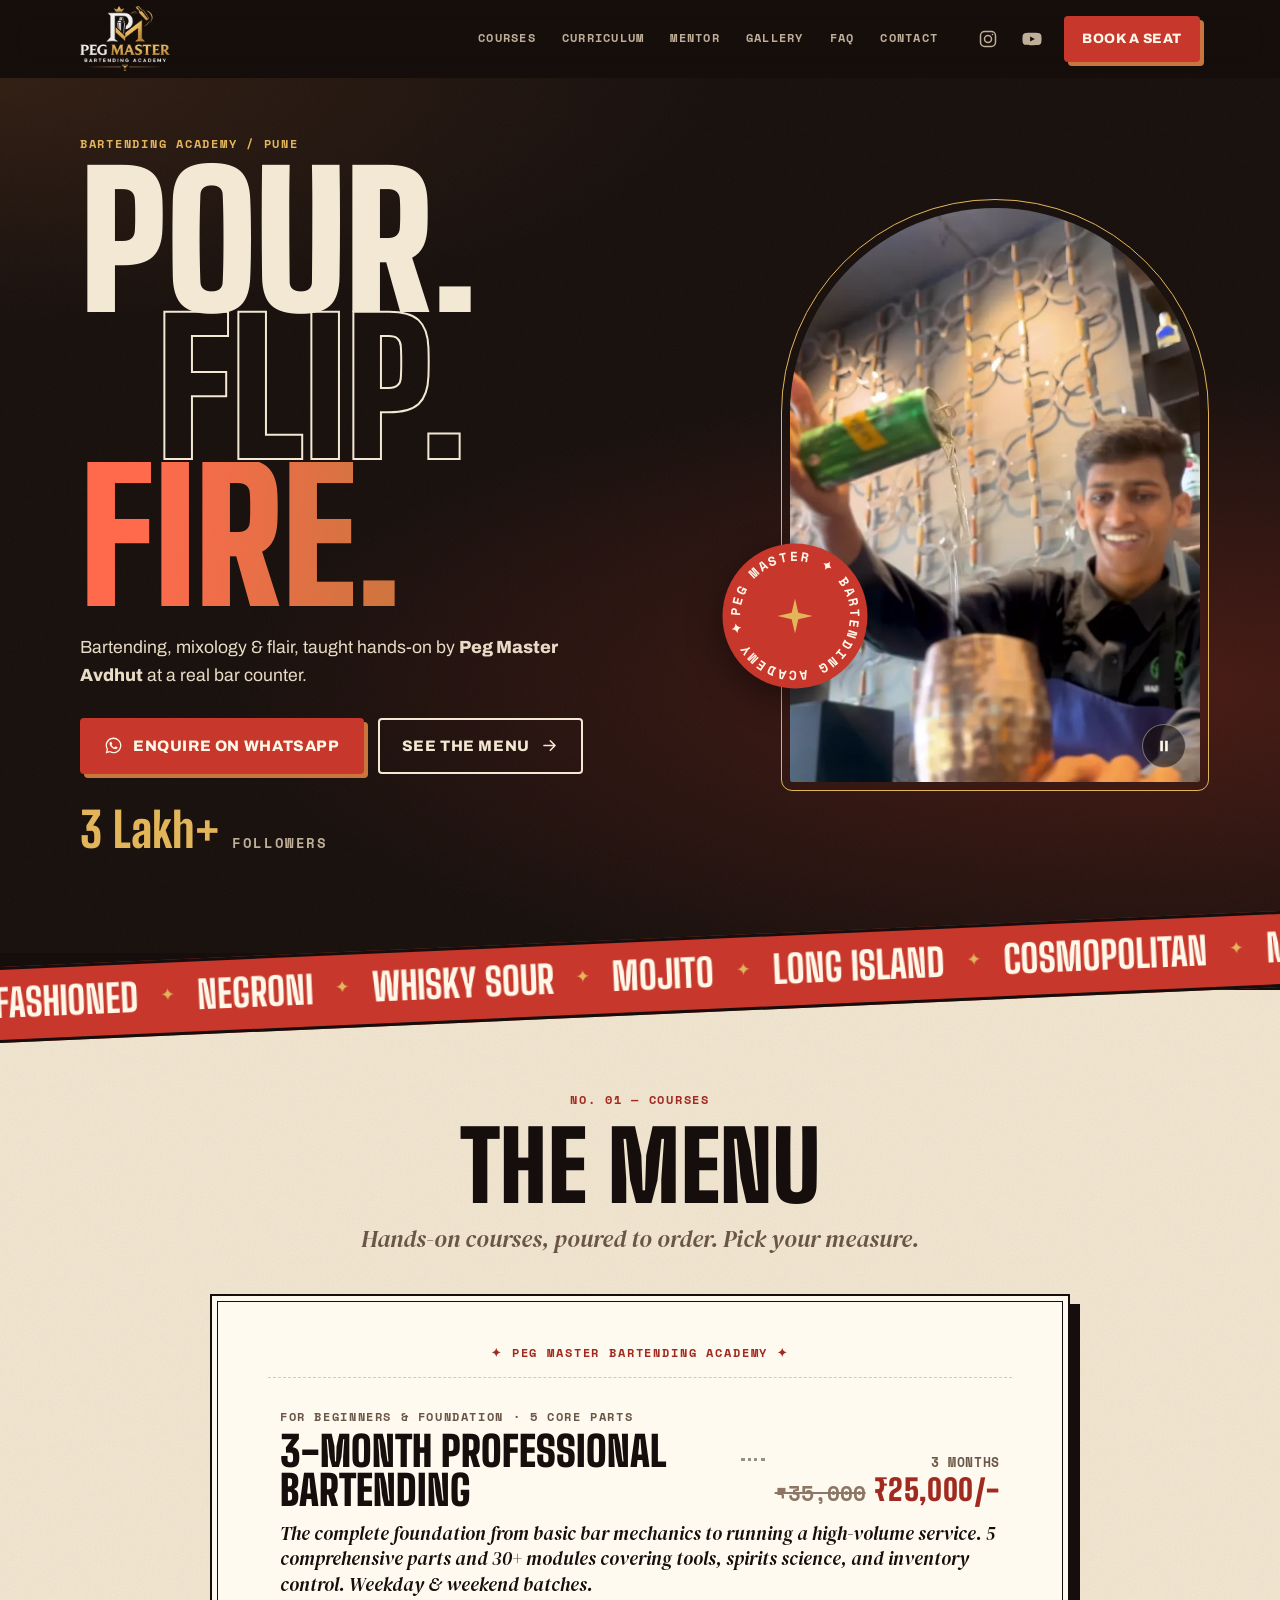
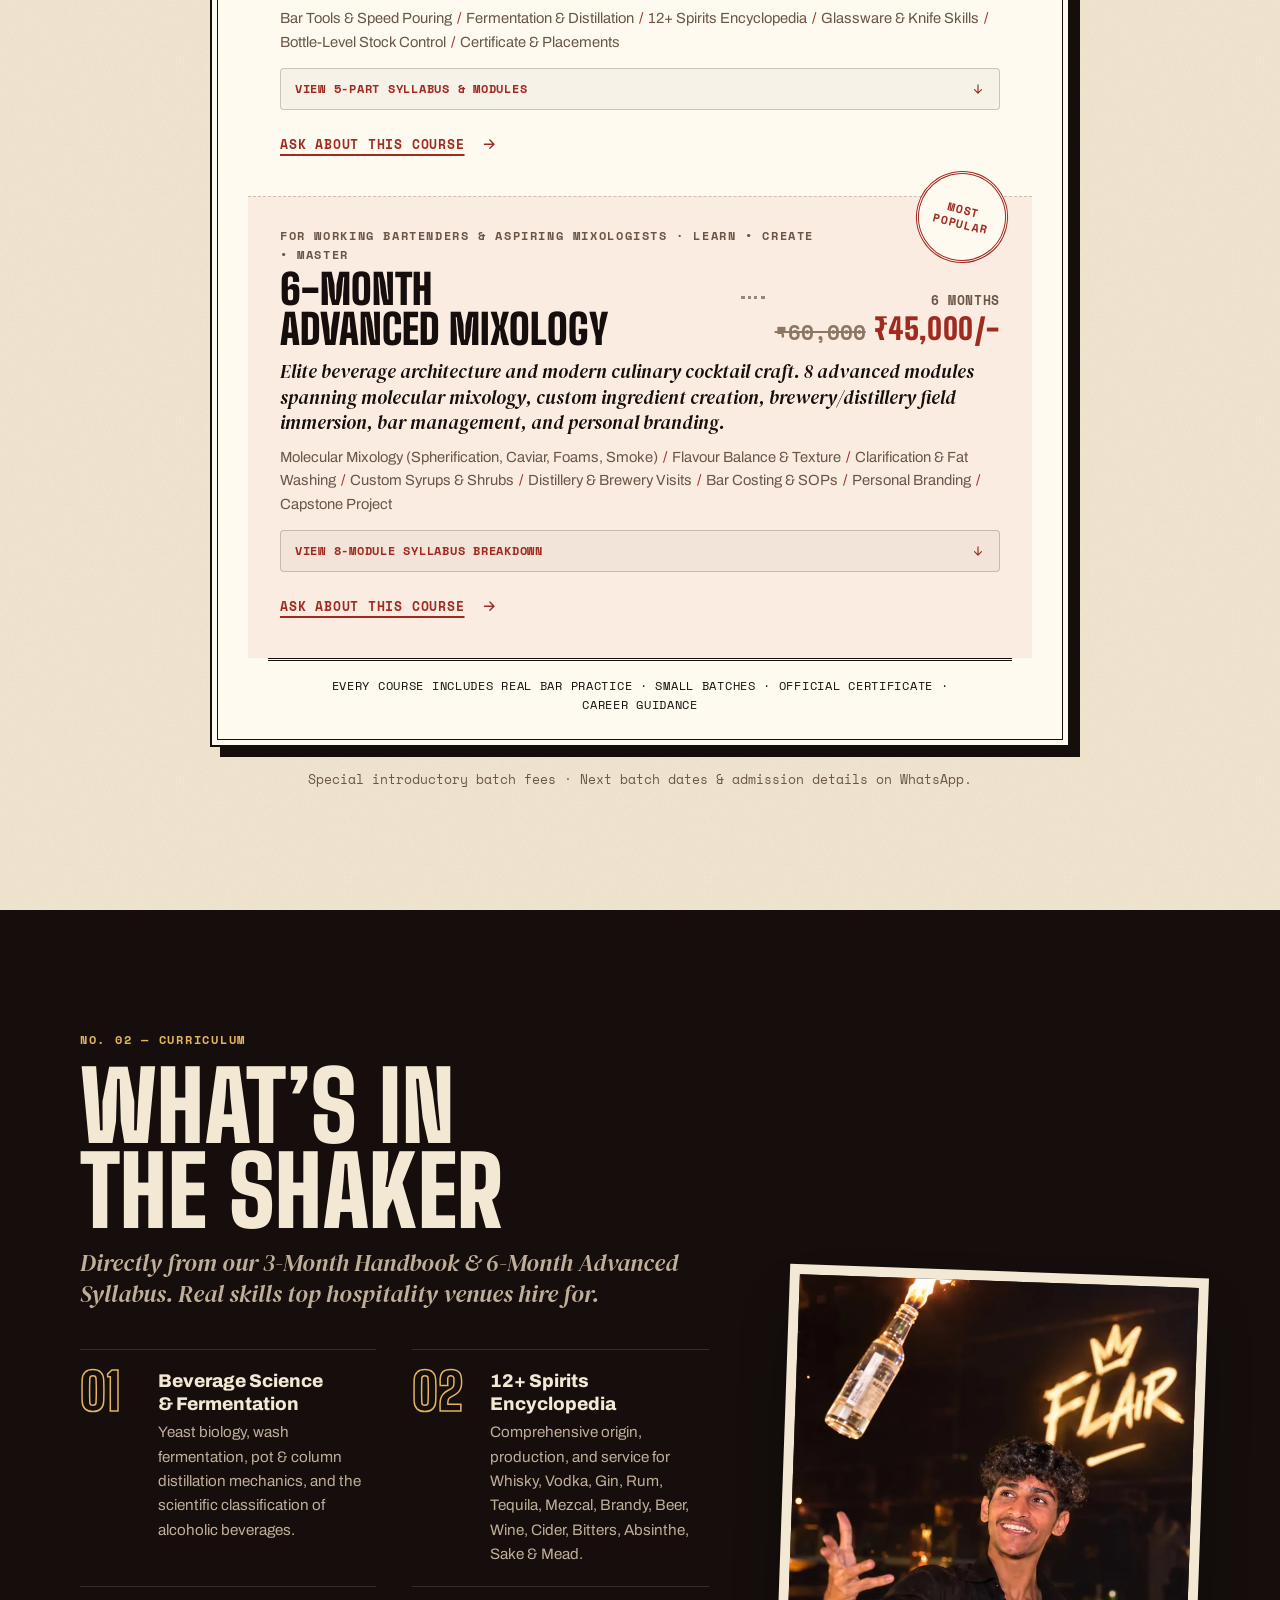
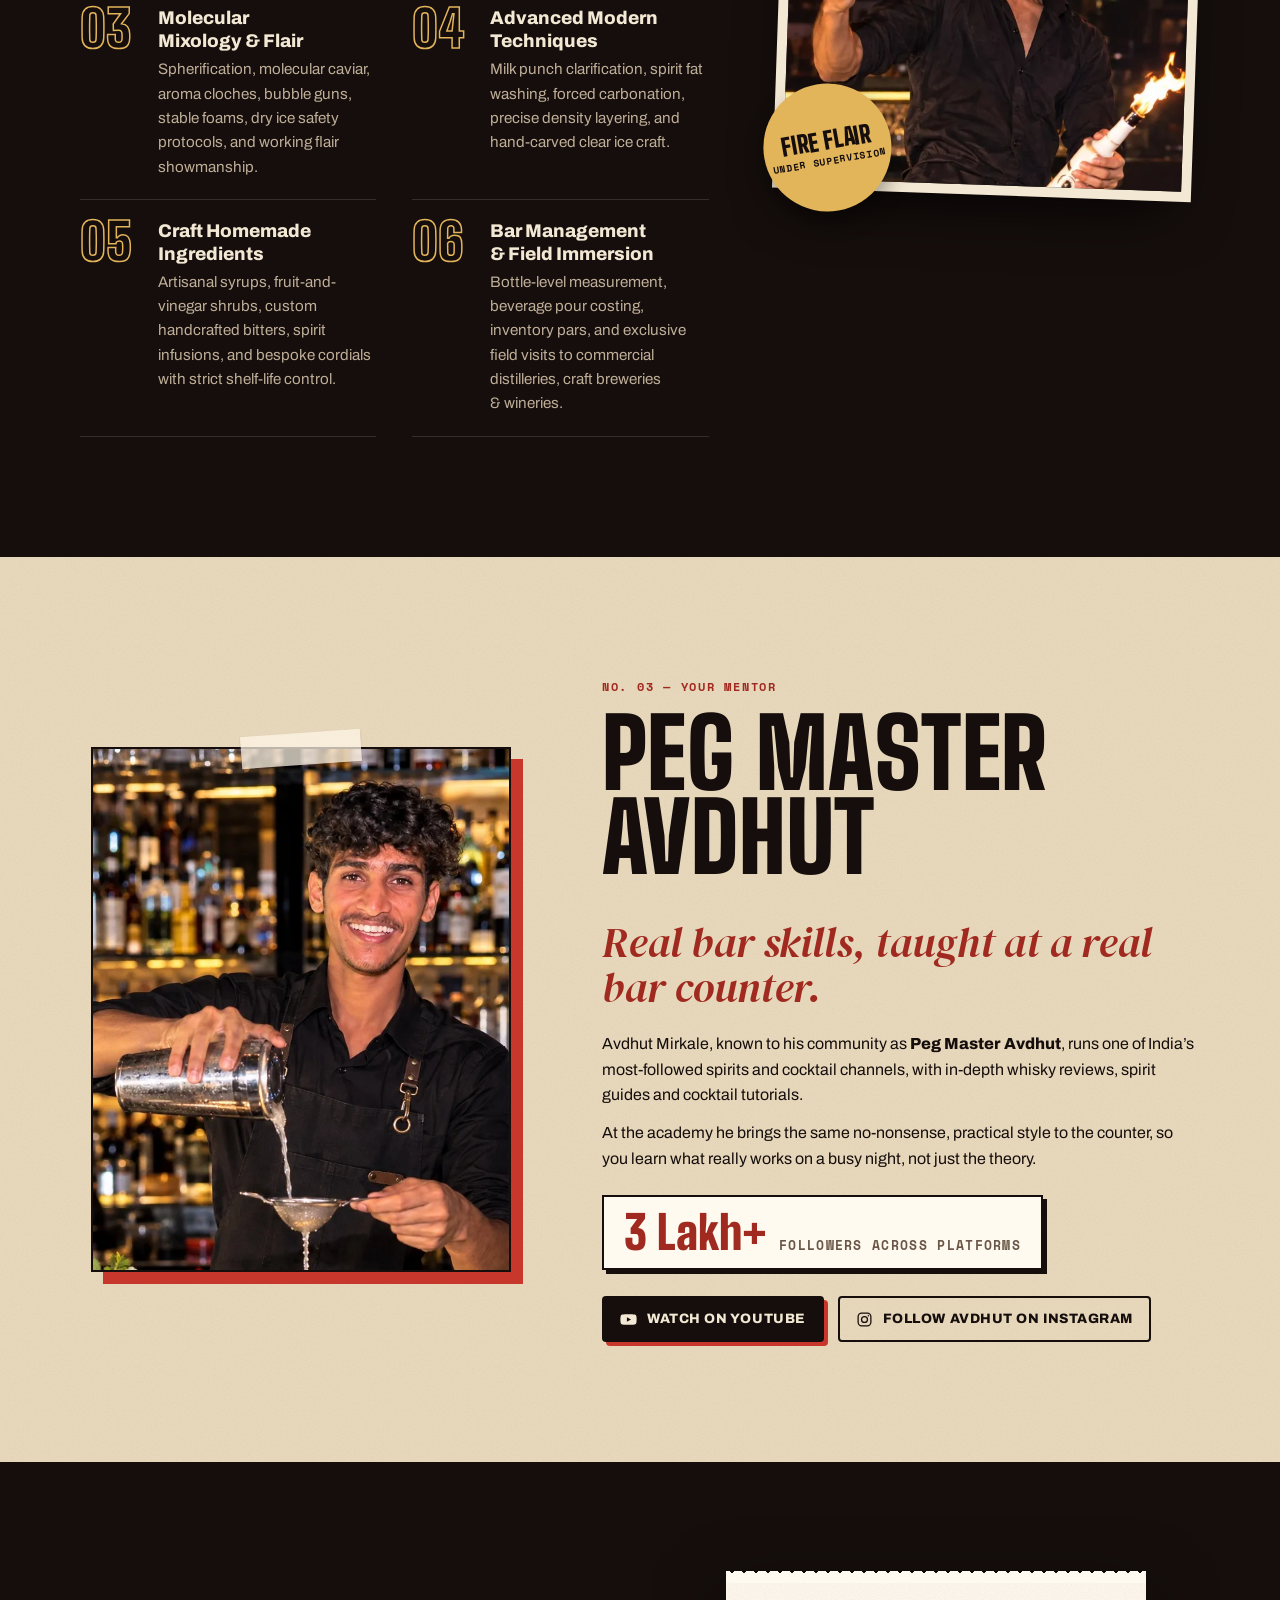
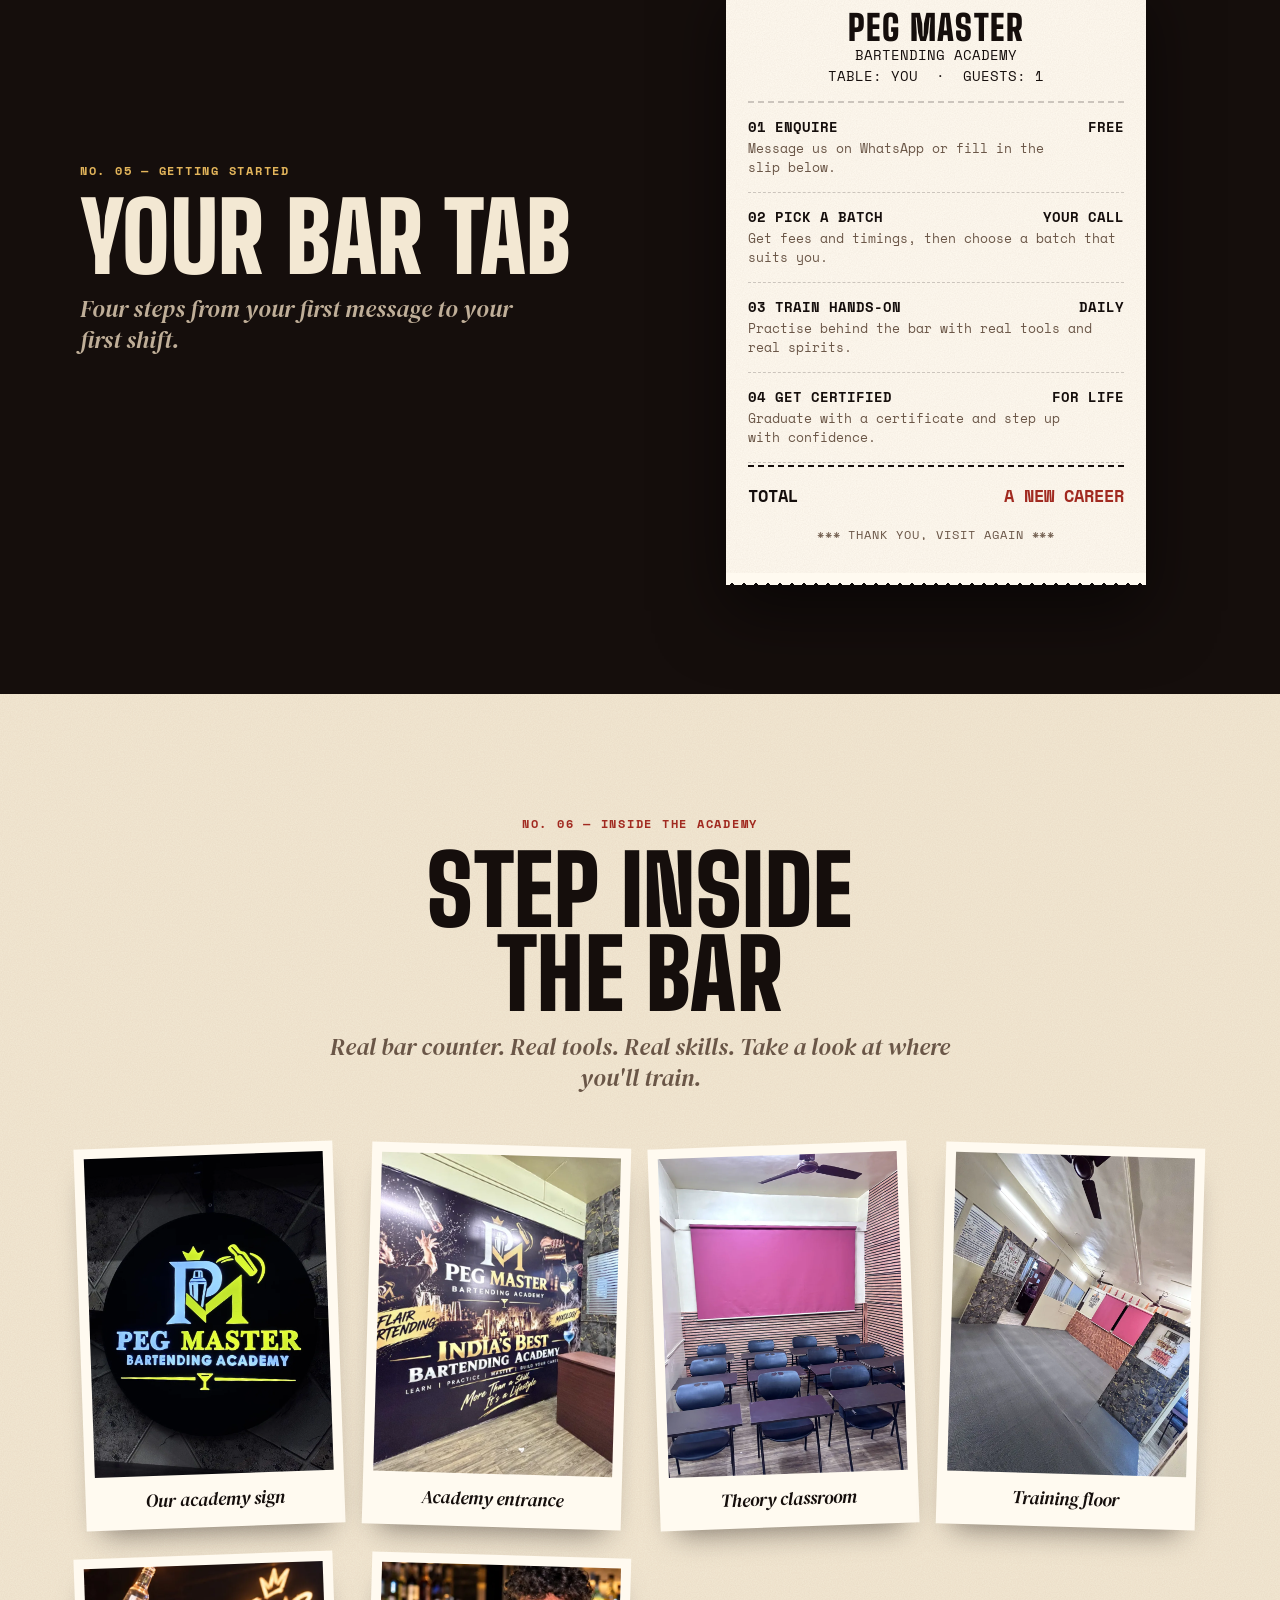
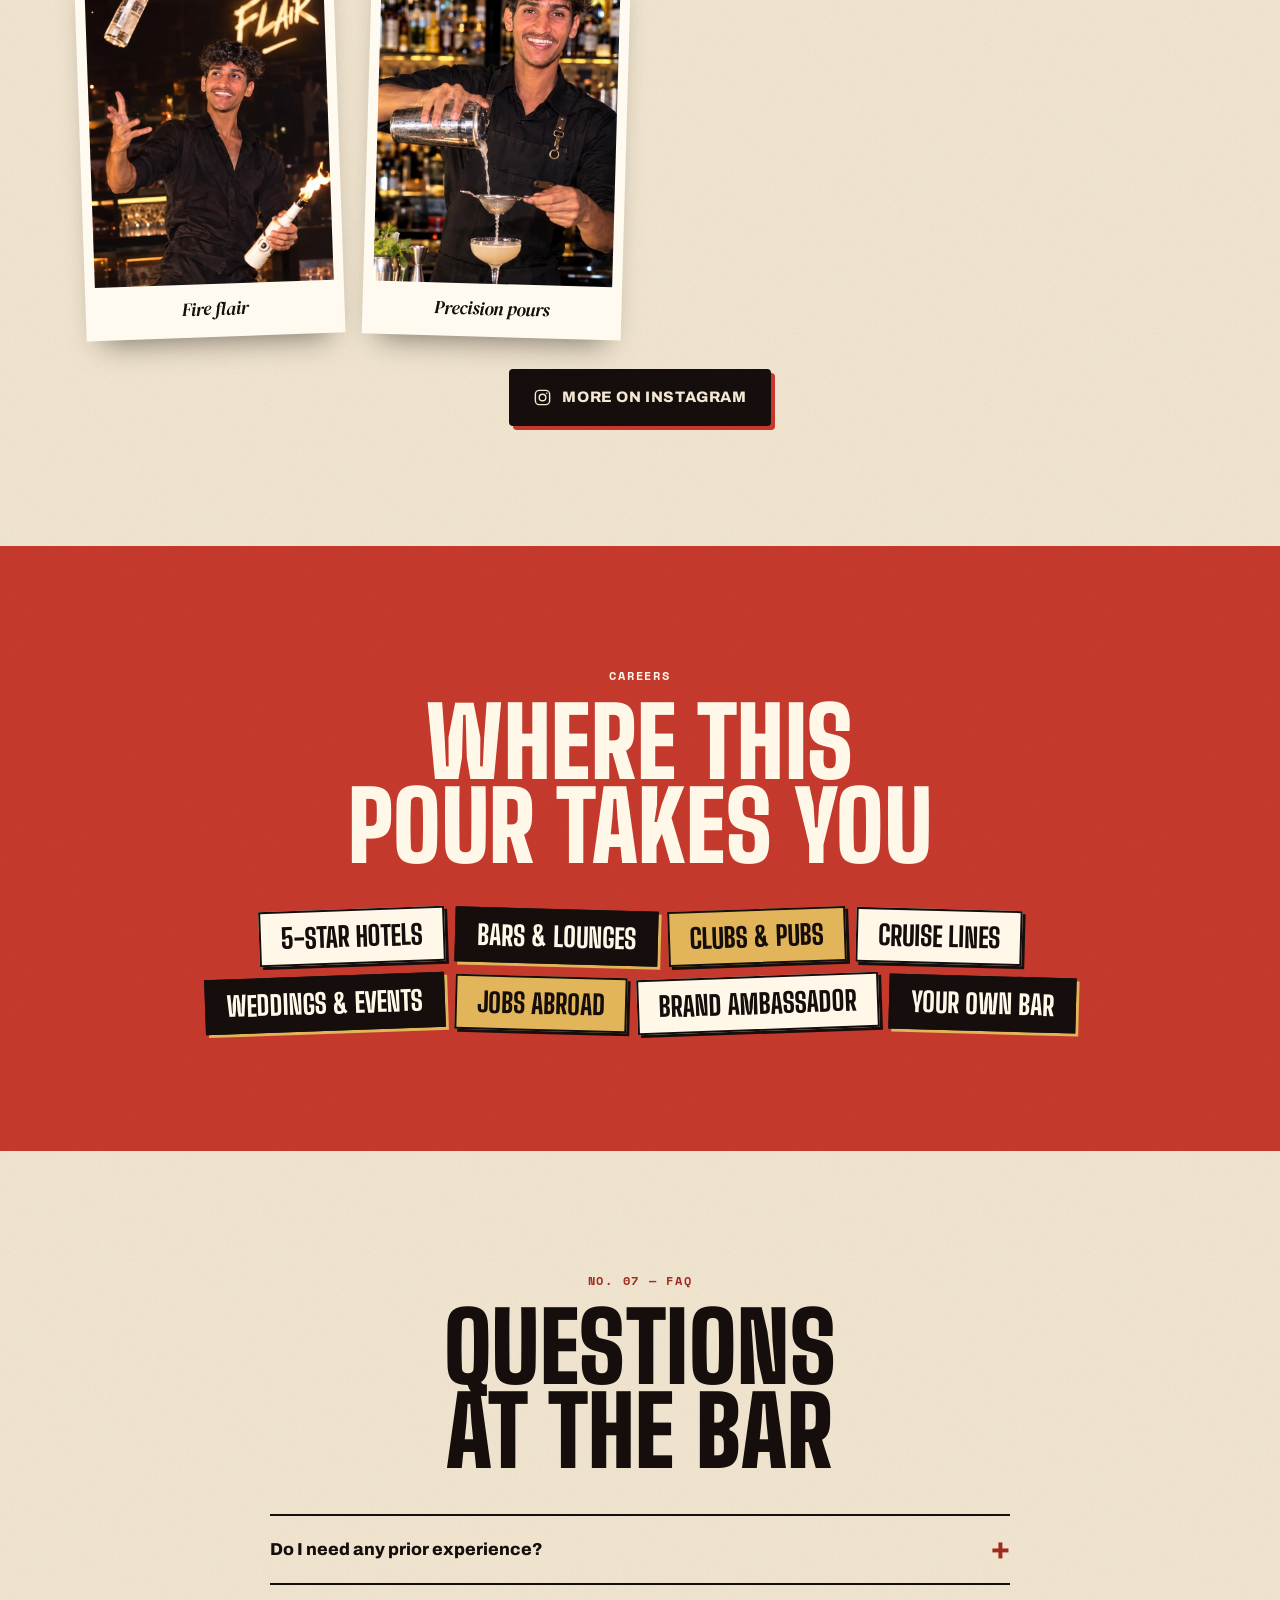
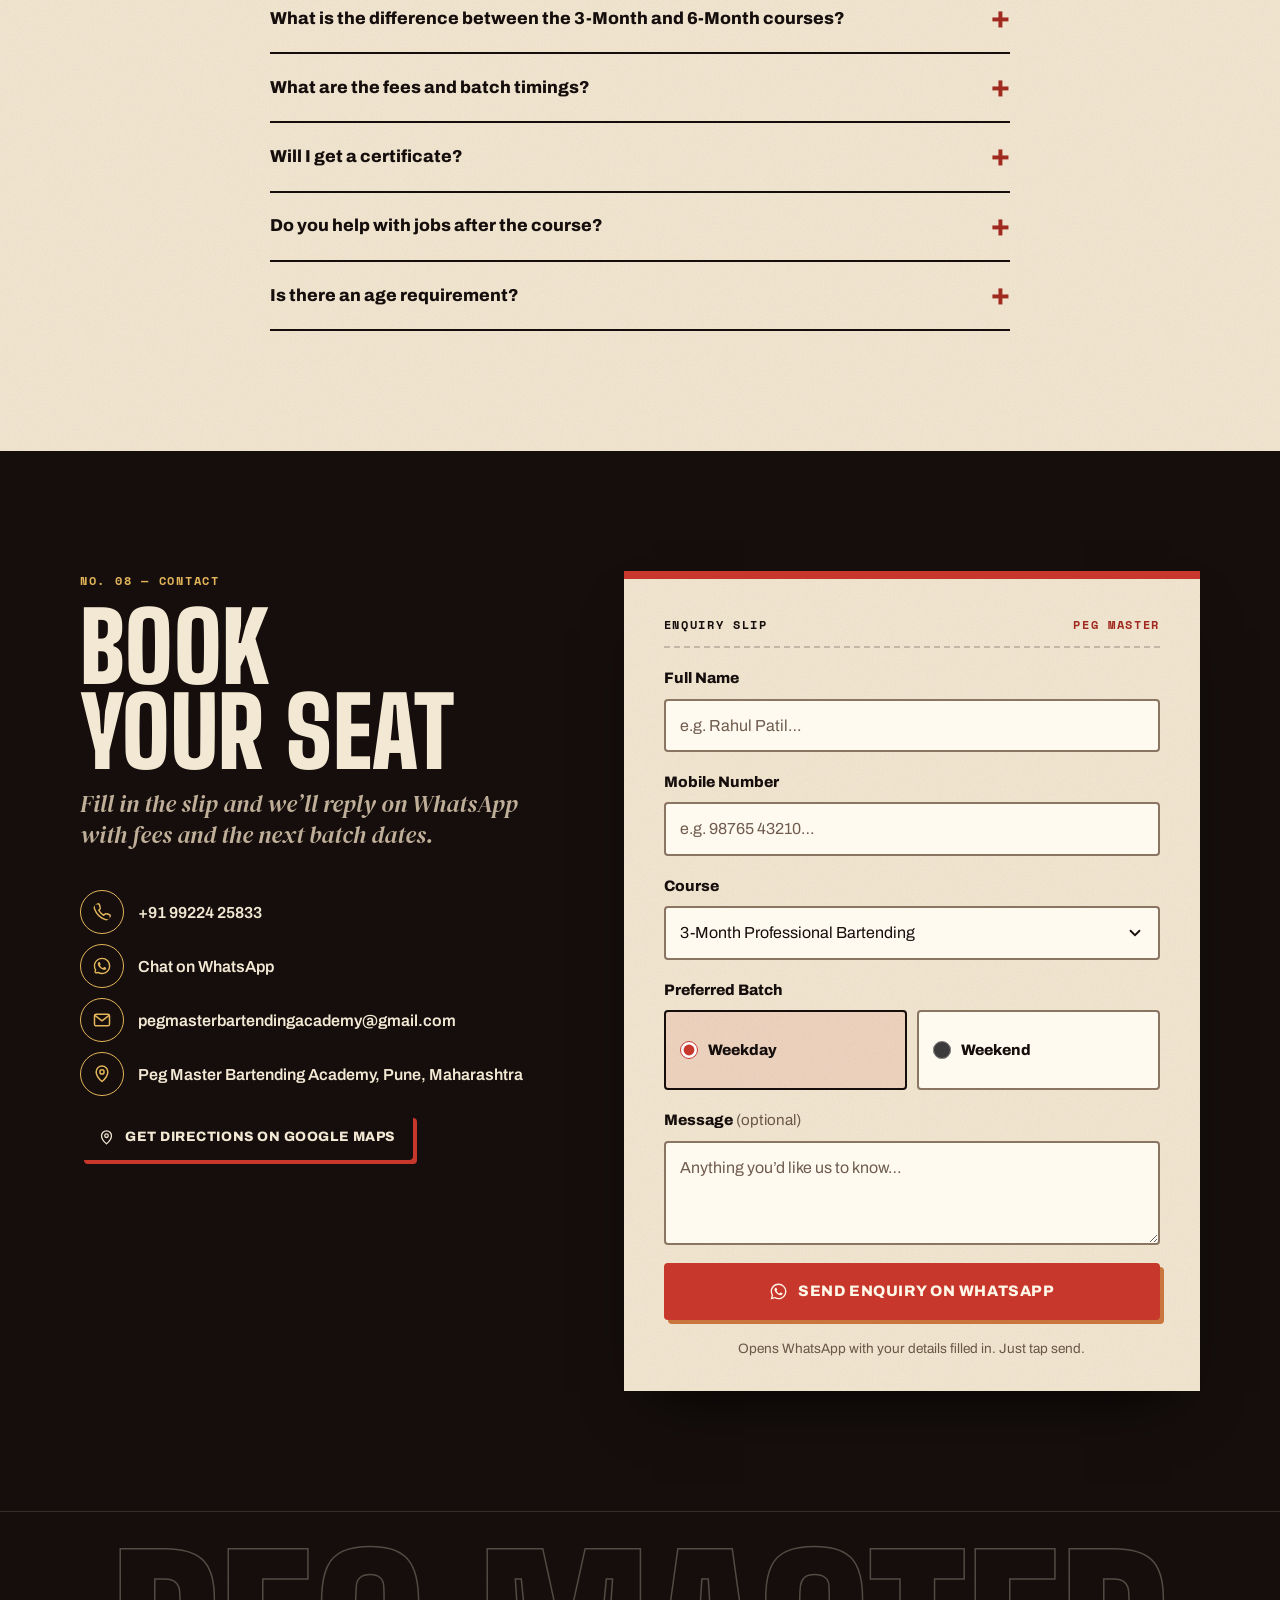
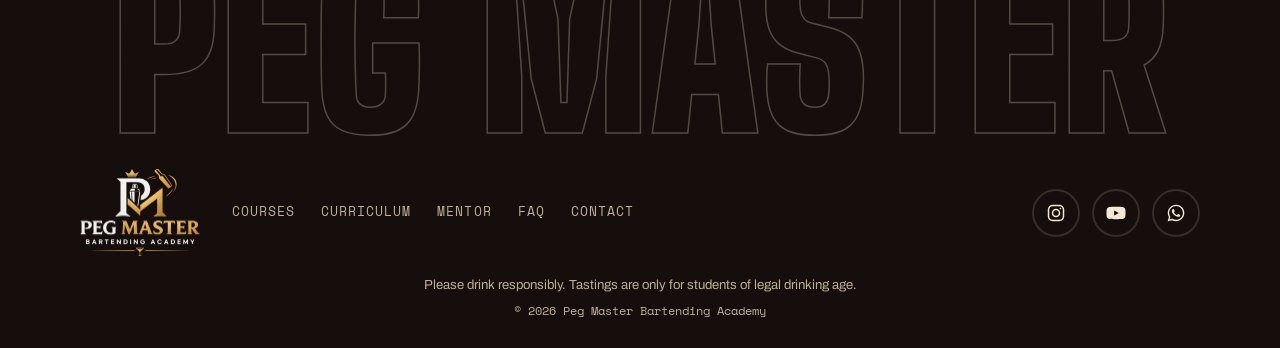
==== index.html @ 6bf7688f "Install Google Tag Manager GTM-MRDVG5FH; send events to dataLayer Official GTM head snippet and nosc" ====
<!doctype html>
<html lang="en-IN">
<head>
  <meta charset="utf-8">
  <meta name="viewport" content="width=device-width, initial-scale=1, viewport-fit=cover">
  <!-- Google Tag Manager -->
  <script>
    if (!/^(localhost|127\.0\.0\.1)$/.test(location.hostname)) {
      (function(w,d,s,l,i){w[l]=w[l]||[];w[l].push({'gtm.start':
      new Date().getTime(),event:'gtm.js'});var f=d.getElementsByTagName(s)[0],
      j=d.createElement(s),dl=l!='dataLayer'?'&l='+l:'';j.async=true;j.src=
      'https://www.googletagmanager.com/gtm.js?id='+i+dl;f.parentNode.insertBefore(j,f);
      })(window,document,'script','dataLayer','GTM-MRDVG5FH');
    }
  </script>
  <!-- End Google Tag Manager -->
  <title>Peg Master Bartending Academy, Pune | Bartending, Mixology &amp; Flair Courses</title>
  <meta name="description" content="Bartending, mixology and flair courses in Pune with Peg Master Avdhut. Hands-on training at a real bar counter, certificate on completion and career guidance. Enquire on WhatsApp: +91 99224 25833.">
  <link rel="canonical" href="https://pegmasterbartendingacademy.in/">
  <link rel="alternate" hreflang="en-IN" href="https://pegmasterbartendingacademy.in/">
  <link rel="alternate" hreflang="x-default" href="https://pegmasterbartendingacademy.in/">
  <meta name="robots" content="index, follow, max-image-preview:large, max-snippet:-1, max-video-preview:-1">
  <meta name="author" content="Peg Master Bartending Academy">
  <meta name="theme-color" content="#150e0c">
  <meta name="color-scheme" content="dark">

  <!-- Local search -->
  <meta name="geo.region" content="IN-MH">
  <meta name="geo.placename" content="Pune, Maharashtra, India">
  <meta name="geo.position" content="18.5598848;73.9126785">
  <meta name="ICBM" content="18.5598848, 73.9126785">

  <meta property="og:type" content="website">
  <meta property="og:site_name" content="Peg Master Bartending Academy">
  <meta property="og:title" content="Peg Master Bartending Academy, Pune">
  <meta property="og:description" content="Bartending, mixology and flair courses in Pune with Peg Master Avdhut. Enquire on WhatsApp.">
  <meta property="og:url" content="https://pegmasterbartendingacademy.in/">
  <meta property="og:image" content="https://pegmasterbartendingacademy.in/assets/og-image.jpg">
  <meta property="og:image:width" content="1200">
  <meta property="og:image:height" content="630">
  <meta property="og:image:alt" content="Peg Master Bartending Academy logo beside a bartender performing fire flair">
  <meta property="og:locale" content="en_IN">
  <meta name="twitter:card" content="summary_large_image">
  <meta name="twitter:title" content="Peg Master Bartending Academy, Pune">
  <meta name="twitter:description" content="Bartending, mixology and flair courses in Pune with Peg Master Avdhut.">
  <meta name="twitter:image" content="https://pegmasterbartendingacademy.in/assets/og-image.jpg">

  <link rel="icon" href="/assets/favicon.ico" sizes="any">
  <link rel="icon" href="/assets/icon-192.png" type="image/png">
  <link rel="apple-touch-icon" href="/assets/apple-touch-icon.png">
  <link rel="manifest" href="/site.webmanifest">
  <link rel="alternate" type="text/plain" href="/llms.txt" title="Summary for AI assistants">

  <link rel="preconnect" href="https://fonts.googleapis.com">
  <link rel="preconnect" href="https://fonts.gstatic.com" crossorigin>
  <link rel="stylesheet" href="https://fonts.googleapis.com/css2?family=Archivo:wght@400;600;800&family=Big+Shoulders+Display:wght@800;900&family=DM+Serif+Display:ital@1&family=Space+Mono:wght@400;700&display=swap">
  <link rel="preload" as="image" href="/assets/hero-poster.webp" fetchpriority="high">
  <link rel="stylesheet" href="/css/styles.css">
  <script>
    document.documentElement.classList.add("js");
    try { if (sessionStorage.getItem("pm-poured")) document.documentElement.classList.add("no-loader"); } catch (e) {}
  </script>

  <!-- Structured data: FAQ and courses are generated from the visible page text. Keep them in sync. -->
  <script type="application/ld+json">
  {
    "@context": "https://schema.org",
    "@graph": [
      {
        "@type": [
          "EducationalOrganization",
          "LocalBusiness"
        ],
        "@id": "https://pegmasterbartendingacademy.in/#organization",
        "name": "Peg Master Bartending Academy",
        "url": "https://pegmasterbartendingacademy.in/",
        "logo": "https://pegmasterbartendingacademy.in/assets/logo.png",
        "image": "https://pegmasterbartendingacademy.in/assets/og-image.jpg",
        "description": "Bartending academy in Pune teaching professional bartending, mixology and flair hands-on at a real bar counter, founded by Peg Master Avdhut.",
        "slogan": "Pour. Flip. Fire.",
        "telephone": "+91-99224-25833",
        "email": "pegmasterbartendingacademy@gmail.com",
        "address": {
          "@type": "PostalAddress",
          "addressLocality": "Pune",
          "addressRegion": "Maharashtra",
          "addressCountry": "IN"
        },
        "areaServed": [
          {
            "@type": "City",
            "name": "Pune"
          },
          {
            "@type": "State",
            "name": "Maharashtra"
          }
        ],
        "contactPoint": {
          "@type": "ContactPoint",
          "contactType": "admissions",
          "telephone": "+91-99224-25833",
          "email": "pegmasterbartendingacademy@gmail.com",
          "url": "https://wa.me/919922425833"
        },
        "founder": {
          "@id": "https://pegmasterbartendingacademy.in/#founder"
        },
        "knowsAbout": [
          "Bartending",
          "Mixology",
          "Flair bartending",
          "Cocktails",
          "Spirits",
          "Bar operations",
          "Hospitality careers"
        ],
        "hasOfferCatalog": {
          "@type": "OfferCatalog",
          "name": "Bartending courses",
          "itemListElement": [
            {
              "@type": "Offer",
              "itemOffered": {
                "@id": "https://pegmasterbartendingacademy.in/#course-1"
              }
            },
            {
              "@type": "Offer",
              "itemOffered": {
                "@id": "https://pegmasterbartendingacademy.in/#course-2"
              }
            }
          ]
        },
        "sameAs": [
          "https://www.instagram.com/pegmasterbartendingacademy/"
        ],
        "geo": {
          "@type": "GeoCoordinates",
          "latitude": 18.5598848,
          "longitude": 73.9126785
        },
        "hasMap": "https://maps.app.goo.gl/MyZ7cU93WrxZB9KKA",
        "priceRange": "₹25,000 – ₹45,000"
      },
      {
        "@type": "Person",
        "@id": "https://pegmasterbartendingacademy.in/#founder",
        "name": "Avdhut Mirkale",
        "alternateName": "Peg Master Avdhut",
        "jobTitle": "Founder and Bartending Mentor",
        "worksFor": {
          "@id": "https://pegmasterbartendingacademy.in/#organization"
        },
        "sameAs": [
          "https://www.instagram.com/peg_master_avdhut/",
          "https://www.youtube.com/@PegMasterAvdhut"
        ]
      },
      {
        "@type": "WebSite",
        "@id": "https://pegmasterbartendingacademy.in/#website",
        "url": "https://pegmasterbartendingacademy.in/",
        "name": "Peg Master Bartending Academy",
        "inLanguage": "en-IN",
        "publisher": {
          "@id": "https://pegmasterbartendingacademy.in/#organization"
        }
      },
      {
        "@type": "WebPage",
        "@id": "https://pegmasterbartendingacademy.in/#webpage",
        "url": "https://pegmasterbartendingacademy.in/",
        "name": "Peg Master Bartending Academy, Pune | Bartending, Mixology & Flair Courses",
        "isPartOf": {
          "@id": "https://pegmasterbartendingacademy.in/#website"
        },
        "about": {
          "@id": "https://pegmasterbartendingacademy.in/#organization"
        },
        "inLanguage": "en-IN",
        "primaryImageOfPage": "https://pegmasterbartendingacademy.in/assets/og-image.jpg",
        "speakable": {
          "@type": "SpeakableSpecification",
          "cssSelector": [
            ".hero-lead",
            ".faq"
          ]
        }
      },
      {
        "@type": "Course",
        "name": "3-Month Professional Bartending Course",
        "description": "Comprehensive foundation covering 5 core parts: bar fundamentals, 19 bar types, bar tools & precision jiggering, beverage science (fermentation & distillation), complete spirits encyclopedia (Whisky, Rum, Gin, Vodka, Tequila, Mezcal, Brandy, Beer, Wine, Cider, Bitters, Absinthe, Sake, Mead), and bottle level measurement & stock control.",
        "timeRequired": "P3M",
        "audience": {
          "@type": "Audience",
          "audienceType": "For beginners and aspiring professional bartenders"
        },
        "provider": {
          "@id": "https://pegmasterbartendingacademy.in/#organization"
        },
        "url": "https://pegmasterbartendingacademy.in/#courses",
        "@id": "https://pegmasterbartendingacademy.in/#course-1",
        "offers": {
          "@type": "Offer",
          "price": "25000",
          "priceCurrency": "INR",
          "category": "Paid",
          "availability": "https://schema.org/InStock",
          "url": "https://pegmasterbartendingacademy.in/#courses"
        },
        "hasCourseInstance": {
          "@type": "CourseInstance",
          "courseMode": "Onsite",
          "courseWorkload": "P3M",
          "location": {
            "@type": "Place",
            "name": "Peg Master Bartending Academy",
            "address": {
              "@type": "PostalAddress",
              "addressLocality": "Pune",
              "addressRegion": "Maharashtra",
              "addressCountry": "IN"
            }
          }
        }
      },
      {
        "@type": "Course",
        "name": "6-Month Advanced Mixology Course",
        "description": "Elite beverage architecture and modern culinary cocktail craft. 8 advanced modules: molecular mixology (spherification, caviar, foams, smoke, bubbles, dry ice safety), flavour profiling & sensory balance, artisanal homemade syrups & bitters, clarification & fat washing, commercial distillery/brewery/winery/meadery field visits, bar management & beverage costing, personal branding & international career preparation, and final practical capstone project.",
        "timeRequired": "P6M",
        "audience": {
          "@type": "Audience",
          "audienceType": "For working bartenders and aspiring mixologists"
        },
        "provider": {
          "@id": "https://pegmasterbartendingacademy.in/#organization"
        },
        "url": "https://pegmasterbartendingacademy.in/#courses",
        "@id": "https://pegmasterbartendingacademy.in/#course-2",
        "offers": {
          "@type": "Offer",
          "price": "45000",
          "priceCurrency": "INR",
          "category": "Paid",
          "availability": "https://schema.org/InStock",
          "url": "https://pegmasterbartendingacademy.in/#courses"
        },
        "hasCourseInstance": {
          "@type": "CourseInstance",
          "courseMode": "Onsite",
          "courseWorkload": "P6M",
          "location": {
            "@type": "Place",
            "name": "Peg Master Bartending Academy",
            "address": {
              "@type": "PostalAddress",
              "addressLocality": "Pune",
              "addressRegion": "Maharashtra",
              "addressCountry": "IN"
            }
          }
        }
      },
      {
        "@type": "FAQPage",
        "@id": "https://pegmasterbartendingacademy.in/#faq",
        "mainEntity": [
          {
            "@type": "Question",
            "name": "Do I need any prior experience?",
            "acceptedAnswer": {
              "@type": "Answer",
              "text": "No. The 3-Month Professional Bartending course starts from the ground up, covering fundamental bar tools, full spirits theory and hands-on speed pouring. If you are a working bartender or want to master molecular mixology, custom ingredient creation and bar management, the 6-Month Advanced Mixology course will elevate your craft to elite global standards."
            }
          },
          {
            "@type": "Question",
            "name": "What is the difference between the 3-Month and 6-Month courses?",
            "acceptedAnswer": {
              "@type": "Answer",
              "text": "The 3-Month Professional Bartending course builds the complete core foundation: bar mechanics, tools, full spirits knowledge (12+ categories), and bottle-level stock control. The 6-Month Advanced Mixology course is an advanced master program covering molecular mixology (spherification, foams, smoke, dry ice), clarification & fat washing, in-house syrups & bitters, field immersion visits to distilleries & breweries, bar costing, personal branding, and a signature cocktail capstone project."
            }
          },
          {
            "@type": "Question",
            "name": "What are the fees and batch timings?",
            "acceptedAnswer": {
              "@type": "Answer",
              "text": "The 3-Month Professional Bartending course is currently offered at ₹25,000/- (regular ₹35,000), and the 6-Month Advanced Mixology course is ₹45,000/- (regular ₹60,000). Weekday and weekend batches are available. Message us on WhatsApp to confirm your seat and get upcoming batch dates."
            }
          },
          {
            "@type": "Question",
            "name": "Will I get a certificate?",
            "acceptedAnswer": {
              "@type": "Answer",
              "text": "Yes. Every student who completes a course receives an official Peg Master Bartending Academy certificate."
            }
          },
          {
            "@type": "Question",
            "name": "Do you help with jobs after the course?",
            "acceptedAnswer": {
              "@type": "Answer",
              "text": "We guide you with interview preparation, CV tips, personal branding, and industry contacts across hotels, bars, cruise lines and event companies."
            }
          },
          {
            "@type": "Question",
            "name": "Is there an age requirement?",
            "acceptedAnswer": {
              "@type": "Answer",
              "text": "Students must meet the legal age requirement for handling and tasting alcohol under Maharashtra law. Contact us if you’re unsure."
            }
          }
        ]
      }
    ]
  }
  </script>
</head>
<body>
  <!-- Google Tag Manager (noscript) -->
  <noscript><iframe src="https://www.googletagmanager.com/ns.html?id=GTM-MRDVG5FH" height="0" width="0" style="display:none;visibility:hidden" title="Google Tag Manager"></iframe></noscript>
  <!-- End Google Tag Manager (noscript) -->
  <a class="skip-link" href="#main">Skip to content</a>

  <!-- ============ LOADER: the logo fills like a poured glass ============ -->
  <div class="loader" aria-hidden="true">
    <div class="loader-glass">
      <span class="loader-stream"></span>
      <img class="loader-logo loader-logo--ghost" src="/assets/logo-sm.webp" alt="" width="240" height="175">
      <img class="loader-logo loader-logo--fill" src="/assets/logo-sm.webp" alt="" width="240" height="175">
    </div>
    <p class="loader-text">Pouring…</p>
  </div>

  <!-- SVG icon sprite -->
  <svg width="0" height="0" style="position:absolute" aria-hidden="true">
    <symbol id="i-whatsapp" viewBox="0 0 24 24"><path fill="currentColor" d="M12.04 2C6.58 2 2.13 6.45 2.13 11.91c0 1.75.46 3.45 1.32 4.95L2.05 22l5.25-1.38a9.9 9.9 0 0 0 4.74 1.21h.01c5.46 0 9.91-4.45 9.91-9.91 0-2.65-1.03-5.14-2.9-7.01A9.82 9.82 0 0 0 12.04 2Zm0 18.15h-.01a8.23 8.23 0 0 1-4.19-1.15l-.3-.18-3.12.82.83-3.04-.2-.31a8.2 8.2 0 0 1-1.26-4.38c0-4.54 3.7-8.24 8.25-8.24a8.2 8.2 0 0 1 5.83 2.42 8.18 8.18 0 0 1 2.41 5.83c0 4.54-3.7 8.23-8.24 8.23Zm4.52-6.16c-.25-.12-1.47-.72-1.69-.81-.23-.08-.39-.12-.56.13-.16.25-.64.81-.79.97-.14.17-.29.19-.54.06-.25-.12-1.05-.39-1.99-1.23-.74-.66-1.23-1.47-1.38-1.72-.14-.25-.01-.38.11-.51.11-.11.25-.29.37-.43.13-.15.17-.25.25-.42.08-.16.04-.31-.02-.43-.06-.13-.56-1.34-.76-1.84-.2-.48-.41-.42-.56-.43h-.48a.92.92 0 0 0-.67.31c-.23.25-.87.85-.87 2.07 0 1.22.89 2.4 1.01 2.56.12.17 1.75 2.67 4.24 3.74.59.26 1.05.41 1.41.52.6.19 1.13.16 1.56.1.48-.07 1.47-.6 1.67-1.18.21-.58.21-1.07.15-1.18-.06-.1-.23-.16-.48-.29Z"/></symbol>
    <symbol id="i-phone" viewBox="0 0 24 24"><path fill="none" stroke="currentColor" stroke-width="1.8" stroke-linecap="round" stroke-linejoin="round" d="M22 16.9v3a2 2 0 0 1-2.2 2 19.8 19.8 0 0 1-8.6-3.1 19.5 19.5 0 0 1-6-6A19.8 19.8 0 0 1 2.1 4.2 2 2 0 0 1 4.1 2h3a2 2 0 0 1 2 1.7c.1 1 .4 1.9.7 2.8a2 2 0 0 1-.4 2.1L8.1 9.9a16 16 0 0 0 6 6l1.3-1.3a2 2 0 0 1 2.1-.4c.9.3 1.8.6 2.8.7a2 2 0 0 1 1.7 2Z"/></symbol>
    <symbol id="i-instagram" viewBox="0 0 24 24"><g fill="none" stroke="currentColor" stroke-width="1.8"><rect x="3" y="3" width="18" height="18" rx="5"/><circle cx="12" cy="12" r="4.2"/><circle cx="17.4" cy="6.6" r="1" fill="currentColor" stroke="none"/></g></symbol>
    <symbol id="i-youtube" viewBox="0 0 24 24"><path fill="currentColor" d="M23 7.2a3 3 0 0 0-2.1-2.1C19 4.6 12 4.6 12 4.6s-7 0-8.9.5A3 3 0 0 0 1 7.2 31 31 0 0 0 .5 12a31 31 0 0 0 .5 4.8 3 3 0 0 0 2.1 2.1c1.9.5 8.9.5 8.9.5s7 0 8.9-.5a3 3 0 0 0 2.1-2.1c.4-1.6.5-4.8.5-4.8s0-3.2-.5-4.8ZM9.75 15.02V8.98L15.5 12l-5.75 3.02Z"/></symbol>
    <symbol id="i-menu" viewBox="0 0 24 24"><path fill="none" stroke="currentColor" stroke-width="2" stroke-linecap="round" d="M4 8h16M4 16h11"/></symbol>
    <symbol id="i-close" viewBox="0 0 24 24"><path fill="none" stroke="currentColor" stroke-width="2" stroke-linecap="round" d="M6 6l12 12M18 6 6 18"/></symbol>
    <symbol id="i-pin" viewBox="0 0 24 24"><g fill="none" stroke="currentColor" stroke-width="1.8" stroke-linecap="round" stroke-linejoin="round"><path d="M12 21s-7-6.1-7-11.5a7 7 0 0 1 14 0C19 14.9 12 21 12 21Z"/><circle cx="12" cy="9.5" r="2.5"/></g></symbol>
    <symbol id="i-mail" viewBox="0 0 24 24"><g fill="none" stroke="currentColor" stroke-width="1.8" stroke-linecap="round" stroke-linejoin="round"><rect x="3" y="5" width="18" height="14" rx="2"/><path d="m3.5 6.5 8.5 6.5 8.5-6.5"/></g></symbol>
    <symbol id="i-play" viewBox="0 0 24 24"><path fill="currentColor" d="M8 5.5v13l10.5-6.5L8 5.5Z"/></symbol>
    <symbol id="i-pause" viewBox="0 0 24 24"><path fill="currentColor" d="M7 5h3.5v14H7zM13.5 5H17v14h-3.5z"/></symbol>
    <symbol id="i-arrow" viewBox="0 0 24 24"><path fill="none" stroke="currentColor" stroke-width="2" stroke-linecap="round" stroke-linejoin="round" d="M5 12h14m-6-6 6 6-6 6"/></symbol>
    <symbol id="i-star" viewBox="0 0 24 24"><path fill="currentColor" d="M12 1.5 14 10l8.5 2-8.5 2-2 8.5-2-8.5-8.5-2L10 10z"/></symbol>
  </svg>

  <!-- ============ HEADER ============ -->
  <header class="site-header" id="top">
    <div class="container header-inner">
      <a class="brand" href="#top" aria-label="Peg Master Bartending Academy, back to top">
        <img src="/assets/logo-sm.webp" alt="" width="240" height="175">
      </a>

      <nav class="nav" id="site-nav" aria-label="Main">
        <ul>
          <li><a href="#courses">Courses</a></li>
          <li><a href="#learn">Curriculum</a></li>
          <li><a href="#mentor">Mentor</a></li>
          <li><a href="#gallery">Gallery</a></li>
          <li><a href="#faq">FAQ</a></li>
          <li><a href="#contact">Contact</a></li>
        </ul>
        <div class="nav-social">
          <a href="https://www.instagram.com/pegmasterbartendingacademy/" target="_blank" rel="noopener" aria-label="Instagram"><svg class="icon" aria-hidden="true"><use href="#i-instagram"/></svg></a>
          <a href="https://www.youtube.com/@PegMasterAvdhut" target="_blank" rel="noopener" aria-label="YouTube"><svg class="icon" aria-hidden="true"><use href="#i-youtube"/></svg></a>
        </div>
      </nav>

      <a class="btn btn-red btn-sm header-cta" href="#contact">Book a Seat</a>
      <button class="nav-toggle" type="button" aria-controls="site-nav" aria-expanded="false" aria-label="Open menu">
        <svg class="icon icon-open" aria-hidden="true"><use href="#i-menu"/></svg>
        <svg class="icon icon-close" aria-hidden="true"><use href="#i-close"/></svg>
      </button>
    </div>
  </header>

  <main id="main">
    <!-- ============ HERO ============ -->
    <section class="hero" aria-labelledby="hero-title">
      <div class="container hero-grid">
        <div class="hero-copy">
          <p class="kicker">Bartending Academy <span aria-hidden="true">/</span> Pune</p>
          <h1 id="hero-title">
            <span class="h1-line">Pour.</span>
            <span class="h1-line h1-indent">Flip.</span>
            <span class="h1-line h1-fire">Fire.</span>
          </h1>
          <p class="hero-lead">Bartending, mixology &amp; flair, taught hands-on by <strong>Peg&nbsp;Master Avdhut</strong> at a real bar counter.</p>
          <div class="hero-actions">
            <a class="btn btn-red" href="https://wa.me/919922425833?text=Hi%20Peg%20Master%2C%20I%27d%20like%20to%20know%20about%20your%20bartending%20courses." target="_blank" rel="noopener">
              <svg class="icon" aria-hidden="true"><use href="#i-whatsapp"/></svg> Enquire on WhatsApp
            </a>
            <a class="btn btn-line" href="#courses">See the Menu <svg class="icon" aria-hidden="true"><use href="#i-arrow"/></svg></a>
          </div>
          <ul class="hero-proof" aria-label="Community">
            <li><a href="https://www.instagram.com/peg_master_avdhut/" target="_blank" rel="noopener"><strong>3 Lakh+</strong><span>Followers</span></a></li>
          </ul>
        </div>

        <div class="hero-visual">
          <div class="arch">
            <video class="hero-video" autoplay muted loop playsinline preload="metadata" poster="/assets/hero-poster.webp" width="720" height="1222" aria-label="A bartender pouring a drink into a copper mug">
              <source src="/assets/hero.mp4" type="video/mp4">
            </video>
            <button class="video-toggle" type="button" aria-label="Pause background video" aria-pressed="false">
              <svg class="icon icon-pause" aria-hidden="true"><use href="#i-pause"/></svg>
              <svg class="icon icon-play" aria-hidden="true"><use href="#i-play"/></svg>
            </button>
          </div>
          <svg class="badge" viewBox="0 0 120 120" aria-hidden="true">
            <defs><path id="badge-circle" d="M60 60m-44 0a44 44 0 1 1 88 0a44 44 0 1 1-88 0"/></defs>
            <circle cx="60" cy="60" r="58" class="badge-bg"/>
            <g class="badge-ring">
              <text><textPath href="#badge-circle" textLength="272">PEG MASTER ✦ BARTENDING ACADEMY ✦ </textPath></text>
            </g>
            <use href="#i-star" x="44" y="44" width="32" height="32" class="badge-star"/>
          </svg>
        </div>
      </div>
    </section>

    <!-- ============ TICKER ============ -->
    <div class="ticker" aria-hidden="true">
      <div class="ticker-track">
        <span>Old Fashioned</span><i>✦</i><span>Negroni</span><i>✦</i><span>Whisky Sour</span><i>✦</i><span>Mojito</span><i>✦</i><span>Long Island</span><i>✦</i><span>Cosmopolitan</span><i>✦</i><span>Margarita</span><i>✦</i><span>Moscow Mule</span><i>✦</i><span>Daiquiri</span><i>✦</i>
        <span>Old Fashioned</span><i>✦</i><span>Negroni</span><i>✦</i><span>Whisky Sour</span><i>✦</i><span>Mojito</span><i>✦</i><span>Long Island</span><i>✦</i><span>Cosmopolitan</span><i>✦</i><span>Margarita</span><i>✦</i><span>Moscow Mule</span><i>✦</i><span>Daiquiri</span><i>✦</i>
      </div>
    </div>

    <!-- ============ COURSES: THE MENU ============ -->
    <section class="section paper" id="courses" aria-labelledby="courses-title">
      <div class="container">
        <header class="sec-head reveal">
          <p class="kicker">No. 01 — Courses</p>
          <h2 id="courses-title">The Menu</h2>
          <p class="sec-lead">Hands-on courses, poured to order. Pick your measure.</p>
        </header>

        <div class="menu-card reveal">
          <p class="menu-top"><span aria-hidden="true">✦</span> Peg Master Bartending Academy <span aria-hidden="true">✦</span></p>

          <!-- 3-Month Professional Bartending Course -->
          <article class="menu-item">
            <p class="menu-for">For beginners &amp; foundation · 5 Core Parts</p>
            <div class="menu-row">
              <h3>3-Month Professional Bartending</h3>
              <span class="dots" aria-hidden="true"></span>
              <div class="menu-meta">
                <span class="menu-dur">3&nbsp;Months</span>
                <span class="menu-fee">
                  <s class="fee-cut">₹35,000</s>
                  <strong class="fee-val">₹25,000/-</strong>
                </span>
              </div>
            </div>
            <p class="menu-desc">The complete foundation from basic bar mechanics to running a high-volume service. 5 comprehensive parts and 30+ modules covering tools, spirits science, and inventory control. Weekday &amp; weekend batches.</p>
            <p class="menu-spec">Bar Tools &amp; Speed Pouring <i>/</i> Fermentation &amp; Distillation <i>/</i> 12+ Spirits Encyclopedia <i>/</i> Glassware &amp; Knife Skills <i>/</i> Bottle-Level Stock Control <i>/</i> Certificate &amp; Placements</p>

            <details class="syllabus-drawer">
              <summary class="syllabus-summary">
                <span>View 5-Part Syllabus &amp; Modules</span>
                <svg class="icon icon-chevron" aria-hidden="true"><use href="#i-arrow"/></svg>
              </summary>
              <div class="syllabus-content">
                <p class="syllabus-tagline">Curriculum from the official Peg Master 3-Month Handbook:</p>
                <div class="syllabus-grid">
                  <div class="syllabus-block">
                    <h4><span class="syllabus-badge">Part 1</span> Fundamentals of Professional Bartending</h4>
                    <p>Introduction to Bartending, history &amp; evolution, bartender vs mixologist vs flair bartender, 19 commercial bar types, hygiene, sanitation, personal safety &amp; professional grooming etiquette.</p>
                  </div>
                  <div class="syllabus-block">
                    <h4><span class="syllabus-badge">Part 2</span> Bar Tools, Glassware &amp; Service</h4>
                    <p>Shakers, strainers, jiggers, spoons &amp; equipment, glassware classification &amp; chilling, speed pouring &amp; measurement accuracy, ice science, garnishing, knife skills &amp; guest handling.</p>
                  </div>
                  <div class="syllabus-block">
                    <h4><span class="syllabus-badge">Part 3</span> Beverage Fundamentals</h4>
                    <p>Fermentation chemistry, distillation processes (pot vs column stills), classification of alcoholic beverages, liqueurs production (maceration &amp; infusion), and mixers &amp; soft drinks.</p>
                  </div>
                  <div class="syllabus-block">
                    <h4><span class="syllabus-badge">Part 4</span> Comprehensive Spirits &amp; Beverages Encyclopedia</h4>
                    <p>In-depth origin, production &amp; tasting: Whisky, Vodka, Gin, Rum, Tequila &amp; Mezcal, Brandy &amp; Cognac, Beer (ales &amp; lagers), Wine &amp; sparkling, Cider, Bitters, Absinthe, Sake &amp; Mead.</p>
                  </div>
                  <div class="syllabus-block">
                    <h4><span class="syllabus-badge">Part 5</span> Bottle Level Measurement &amp; Spirit Stock Control</h4>
                    <p>Measurement techniques, portion control, preventing wastage, pilferage control, inventory pars, variance auditing, cost control &amp; daily sales reporting.</p>
                  </div>
                </div>
              </div>
            </details>

            <a class="menu-link" href="#contact" data-course="3-Month Professional Bartending">Ask About This Course<span class="sr-only">: 3-Month Professional Bartending</span> <svg class="icon" aria-hidden="true"><use href="#i-arrow"/></svg></a>
          </article>

          <!-- 6-Month Advanced Mixology Course -->
          <article class="menu-item menu-item--featured">
            <span class="stamp" aria-hidden="true">Most<br>Popular</span>
            <p class="menu-for">For working bartenders &amp; aspiring mixologists · Learn • Create • Master</p>
            <div class="menu-row">
              <h3>6-Month Advanced Mixology</h3>
              <span class="dots" aria-hidden="true"></span>
              <div class="menu-meta">
                <span class="menu-dur">6&nbsp;Months</span>
                <span class="menu-fee">
                  <s class="fee-cut">₹60,000</s>
                  <strong class="fee-val">₹45,000/-</strong>
                </span>
              </div>
            </div>
            <p class="menu-desc">Elite beverage architecture and modern culinary cocktail craft. 8 advanced modules spanning molecular mixology, custom ingredient creation, brewery/distillery field immersion, bar management, and personal branding.</p>
            <p class="menu-spec">Molecular Mixology (Spherification, Caviar, Foams, Smoke) <i>/</i> Flavour Balance &amp; Texture <i>/</i> Clarification &amp; Fat Washing <i>/</i> Custom Syrups &amp; Shrubs <i>/</i> Distillery &amp; Brewery Visits <i>/</i> Bar Costing &amp; SOPs <i>/</i> Personal Branding <i>/</i> Capstone Project</p>

            <details class="syllabus-drawer">
              <summary class="syllabus-summary">
                <span>View 8-Module Syllabus Breakdown</span>
                <svg class="icon icon-chevron" aria-hidden="true"><use href="#i-arrow"/></svg>
              </summary>
              <div class="syllabus-content">
                <p class="syllabus-tagline">Detailed syllabus from the official Peg Master 6-Month Advanced Mixology Course:</p>
                <div class="syllabus-grid">
                  <div class="syllabus-block">
                    <h4><span class="syllabus-badge">Module 1</span> Advanced Molecular Mixology</h4>
                    <p>Gelification, basic &amp; reverse spherification, molecular caviar, foams &amp; emulsions, flavour encapsulation, smoke &amp; bubble cocktails, dry ice safety protocols, smoking gun &amp; dehydrated molecular garnishes.</p>
                  </div>
                  <div class="syllabus-block">
                    <h4><span class="syllabus-badge">Module 2</span> Advanced Cocktail Development</h4>
                    <p>Flavour profiling &amp; primary wheels, incremental balancing, sensory evaluation (appearance, aroma, finish), texture &amp; mouthfeel engineering, and signature cocktail prototyping from concept to final serve.</p>
                  </div>
                  <div class="syllabus-block">
                    <h4><span class="syllabus-badge">Module 3</span> Homemade Mixology Ingredients</h4>
                    <p>Artisanal syrups (simple, rich, oleo saccharum), fruit-and-vinegar shrubs, custom handcrafted bitters, spirit infusions, bespoke cordials, reductions, food safety, refrigeration &amp; shelf-life tracking.</p>
                  </div>
                  <div class="syllabus-block">
                    <h4><span class="syllabus-badge">Module 4</span> Advanced Cocktail Techniques</h4>
                    <p>Milk &amp; agar clarification, fat washing &amp; freeze-separation, forced carbonation, density layering, flambé &amp; smoking, and hand-carved directional clear ice techniques.</p>
                  </div>
                  <div class="syllabus-block">
                    <h4><span class="syllabus-badge">Module 5</span> Industry Field Immersion &amp; Practical Learning</h4>
                    <p>Commercial distillery visits, craft brewery tours, vineyard &amp; winery immersion, meadery fermentation observation, premium cocktail bar station shadowing, and student reflective review journals.</p>
                  </div>
                  <div class="syllabus-block">
                    <h4><span class="syllabus-badge">Module 6</span> Bar Management &amp; Costing — Basics to Pro</h4>
                    <p>Beverage costing per serve, average recipe costing, menu pricing formulas &amp; profit margins, inventory management, par levels, stock rotation, opening/closing SOPs &amp; Maharashtra licensing compliance.</p>
                  </div>
                  <div class="syllabus-block">
                    <h4><span class="syllabus-badge">Module 7</span> Social Media &amp; Career Development</h4>
                    <p>Bartender content creation, personal branding, brand collaborations, industry networking, career opportunities in luxury hotels, cocktail lounges, cruise lines &amp; international markets, CV &amp; interview prep.</p>
                  </div>
                  <div class="syllabus-block">
                    <h4><span class="syllabus-badge">Module 8</span> Final Practical Capstone Project</h4>
                    <p>Creation of an original signature cocktail, molecular showpiece serve, commercial costing sheet, live speed and hygiene assessment, and final presentation to professional jury.</p>
                  </div>
                </div>
              </div>
            </details>

            <a class="menu-link" href="#contact" data-course="6-Month Advanced Mixology">Ask About This Course<span class="sr-only">: 6-Month Advanced Mixology</span> <svg class="icon" aria-hidden="true"><use href="#i-arrow"/></svg></a>
          </article>

          <p class="menu-foot">Every course includes real bar practice · small batches · official certificate · career guidance</p>
        </div>
        <p class="note">Special introductory batch fees · Next batch dates &amp; admission details on WhatsApp.</p>
      </div>
    </section>

    <!-- ============ CURRICULUM ============ -->
    <section class="section ink" id="learn" aria-labelledby="learn-title">
      <div class="container learn-layout">
        <div class="learn-copy">
          <header class="sec-head sec-head--left reveal">
            <p class="kicker">No. 02 — Curriculum</p>
            <h2 id="learn-title">What’s in the Shaker</h2>
            <p class="sec-lead">Directly from our 3-Month Handbook &amp; 6-Month Advanced Syllabus. Real skills top hospitality venues hire for.</p>
          </header>
          <ol class="skills">
            <li class="reveal"><span class="skill-no" aria-hidden="true">01</span><div><h3>Beverage Science &amp; Fermentation</h3><p>Yeast biology, wash fermentation, pot &amp; column distillation mechanics, and the scientific classification of alcoholic beverages.</p></div></li>
            <li class="reveal"><span class="skill-no" aria-hidden="true">02</span><div><h3>12+ Spirits Encyclopedia</h3><p>Comprehensive origin, production, and service for Whisky, Vodka, Gin, Rum, Tequila, Mezcal, Brandy, Beer, Wine, Cider, Bitters, Absinthe, Sake &amp; Mead.</p></div></li>
            <li class="reveal"><span class="skill-no" aria-hidden="true">03</span><div><h3>Molecular Mixology &amp; Flair</h3><p>Spherification, molecular caviar, aroma cloches, bubble guns, stable foams, dry ice safety protocols, and working flair showmanship.</p></div></li>
            <li class="reveal"><span class="skill-no" aria-hidden="true">04</span><div><h3>Advanced Modern Techniques</h3><p>Milk punch clarification, spirit fat washing, forced carbonation, precise density layering, and hand-carved clear ice craft.</p></div></li>
            <li class="reveal"><span class="skill-no" aria-hidden="true">05</span><div><h3>Craft Homemade Ingredients</h3><p>Artisanal syrups, fruit-and-vinegar shrubs, custom handcrafted bitters, spirit infusions, and bespoke cordials with strict shelf-life control.</p></div></li>
            <li class="reveal"><span class="skill-no" aria-hidden="true">06</span><div><h3>Bar Management &amp; Field Immersion</h3><p>Bottle-level measurement, beverage pour costing, inventory pars, and exclusive field visits to commercial distilleries, craft breweries &amp; wineries.</p></div></li>
          </ol>
        </div>
        <figure class="learn-media reveal">
          <img src="/assets/flair.webp" alt="Bartender performing fire flair, tossing a flaming bottle in front of a neon FLAIR sign" width="676" height="1155" loading="lazy" decoding="async">
          <figcaption class="sticker">Fire flair<br><span>under supervision</span></figcaption>
        </figure>
      </div>
    </section>

    <!-- ============ MENTOR ============ -->
    <section class="section paper-2" id="mentor" aria-labelledby="mentor-title">
      <div class="container mentor-layout">
        <figure class="mentor-media reveal">
          <img src="/assets/pour.webp" alt="Bartender straining a freshly shaken cocktail into a coupe glass" width="676" height="1155" loading="lazy" decoding="async">
          <span class="tape" aria-hidden="true"></span>
        </figure>
        <div class="mentor-copy">
          <header class="sec-head sec-head--left reveal">
            <p class="kicker">No. 03 — Your Mentor</p>
            <h2 id="mentor-title">Peg Master Avdhut</h2>
          </header>
          <p class="mentor-line reveal">Real bar skills, taught at a real bar counter.</p>
          <div class="mentor-body reveal">
            <p>Avdhut Mirkale, known to his community as <strong>Peg&nbsp;Master Avdhut</strong>, runs one of India’s most-followed spirits and cocktail channels, with in-depth whisky reviews, spirit guides and cocktail tutorials.</p>
            <p>At the academy he brings the same no-nonsense, practical style to the counter, so you learn what really works on a busy night, not just the theory.</p>
          </div>
          <div class="mentor-stat reveal">
            <strong>3 Lakh+</strong><span>Followers across platforms</span>
          </div>
          <div class="mentor-links reveal">
            <a class="btn btn-ink btn-sm" href="https://www.youtube.com/@PegMasterAvdhut" target="_blank" rel="noopener"><svg class="icon" aria-hidden="true"><use href="#i-youtube"/></svg> Watch on YouTube</a>
            <a class="btn btn-ink-line btn-sm" href="https://www.instagram.com/peg_master_avdhut/" target="_blank" rel="noopener"><svg class="icon" aria-hidden="true"><use href="#i-instagram"/></svg> Follow Avdhut on Instagram</a>
          </div>
        </div>
      </div>
    </section>

    <!-- ============ HOW IT WORKS: THE BILL ============ -->
    <section class="section ink" aria-labelledby="steps-title">
      <div class="container steps-layout">
        <header class="sec-head sec-head--left reveal">
          <p class="kicker">No. 05 — Getting Started</p>
          <h2 id="steps-title">Your Bar Tab</h2>
          <p class="sec-lead">Four steps from your first message to your first shift.</p>
        </header>
        <div class="receipt reveal">
          <div class="receipt-head" aria-hidden="true">
            <p class="receipt-brand">PEG MASTER</p>
            <p>BARTENDING ACADEMY</p>
            <p>TABLE: YOU &nbsp;·&nbsp; GUESTS: 1</p>
          </div>
          <ol class="receipt-items">
            <li><div class="r-row"><span>01 Enquire</span><b>FREE</b></div><p>Message us on WhatsApp or fill in the slip below.</p></li>
            <li><div class="r-row"><span>02 Pick a batch</span><b>YOUR CALL</b></div><p>Get fees and timings, then choose a batch that suits you.</p></li>
            <li><div class="r-row"><span>03 Train hands-on</span><b>DAILY</b></div><p>Practise behind the bar with real tools and real spirits.</p></li>
            <li><div class="r-row"><span>04 Get certified</span><b>FOR LIFE</b></div><p>Graduate with a certificate and step up with confidence.</p></li>
          </ol>
          <div class="r-row r-total"><span>Total</span><b>A New Career</b></div>
          <p class="receipt-foot" aria-hidden="true">*** THANK YOU, VISIT AGAIN ***</p>
        </div>
      </div>
    </section>

    <!-- ============ GALLERY ============ -->
    <section class="section paper" id="gallery" aria-labelledby="gallery-title">
      <div class="container">
        <header class="sec-head reveal">
          <p class="kicker">No. 06 — Inside the Academy</p>
          <h2 id="gallery-title">Step Inside the Bar</h2>
          <p class="sec-lead">Real bar counter. Real tools. Real skills. Take a look at where you'll train.</p>
        </header>
        <div class="gallery" role="region" tabindex="0" aria-label="Academy photo gallery, scroll sideways for more">
          <figure class="snap reveal">
            <img src="/assets/IMG_9224.webp" alt="Illuminated Peg Master Bartending Academy neon sign at the academy entrance" width="900" height="1200" loading="lazy" decoding="async">
            <figcaption>Our academy sign</figcaption>
          </figure>
          <figure class="snap reveal">
            <img src="/assets/IMG_9214.webp" alt="Peg Master Bartending Academy entrance with India's Best Bartending Academy banner, bar counter and welcome board" width="1200" height="900" loading="lazy" decoding="async">
            <figcaption>Academy entrance</figcaption>
          </figure>
          <figure class="snap reveal">
            <img src="/assets/IMG_9216.webp" alt="Peg Master Bartending Academy classroom with student desks, chairs and projection screen" width="900" height="1200" loading="lazy" decoding="async">
            <figcaption>Theory classroom</figcaption>
          </figure>
          <figure class="snap reveal">
            <img src="/assets/IMG_9215.webp" alt="Peg Master Bartending Academy spacious training floor with bar counter and motivational wall art" width="900" height="1200" loading="lazy" decoding="async">
            <figcaption>Training floor</figcaption>
          </figure>
          <figure class="snap reveal">
            <img src="/assets/flair.webp" alt="Fire flair performance with a flaming bottle mid-air" width="676" height="1155" loading="lazy" decoding="async">
            <figcaption>Fire flair</figcaption>
          </figure>
          <figure class="snap reveal">
            <img src="/assets/pour.webp" alt="Bartender straining a cocktail through a fine strainer" width="676" height="1155" loading="lazy" decoding="async">
            <figcaption>Precision pours</figcaption>
          </figure>
        </div>
        <div class="center reveal">
          <a class="btn btn-ink" href="https://www.instagram.com/pegmasterbartendingacademy/" target="_blank" rel="noopener"><svg class="icon" aria-hidden="true"><use href="#i-instagram"/></svg> More on Instagram</a>
        </div>
      </div>
    </section>

    <!-- ============ CAREERS ============ -->
    <section class="section red" aria-labelledby="careers-title">
      <div class="container">
        <header class="sec-head reveal">
          <p class="kicker">Careers</p>
          <h2 id="careers-title">Where This Pour Takes You</h2>
        </header>
        <ul class="labels reveal">
          <li>5-Star Hotels</li>
          <li>Bars &amp; Lounges</li>
          <li>Clubs &amp; Pubs</li>
          <li>Cruise Lines</li>
          <li>Weddings &amp; Events</li>
          <li>Jobs Abroad</li>
          <li>Brand Ambassador</li>
          <li>Your Own Bar</li>
        </ul>
      </div>
    </section>

    <!-- ============ FAQ ============ -->
    <section class="section paper" id="faq" aria-labelledby="faq-title">
      <div class="container container--narrow">
        <header class="sec-head reveal">
          <p class="kicker">No. 07 — FAQ</p>
          <h2 id="faq-title">Questions at the Bar</h2>
        </header>
        <div class="faq reveal">
          <details>
            <summary>Do I need any prior experience?</summary>
            <p>No. The 3-Month Professional Bartending course starts from the ground up, covering fundamental bar tools, full spirits theory and hands-on speed pouring. If you are a working bartender or want to master molecular mixology, custom ingredient creation and bar management, the 6-Month Advanced Mixology course will elevate your craft to elite global standards.</p>
          </details>
          <details>
            <summary>What is the difference between the 3-Month and 6-Month courses?</summary>
            <p>The 3-Month Professional Bartending course builds the complete core foundation: bar mechanics, tools, full spirits knowledge (12+ categories), and bottle-level stock control. The 6-Month Advanced Mixology course is an advanced master program covering molecular mixology (spherification, foams, smoke, dry ice), clarification &amp; fat washing, in-house syrups &amp; bitters, field immersion visits to distilleries &amp; breweries, bar costing, personal branding, and a signature cocktail capstone project.</p>
          </details>
          <details>
            <summary>What are the fees and batch timings?</summary>
            <p>The 3-Month Professional Bartending course is currently offered at ₹25,000/- (regular ₹35,000), and the 6-Month Advanced Mixology course is ₹45,000/- (regular ₹60,000). Weekday and weekend batches are available. Message us on WhatsApp to confirm your seat and get upcoming batch dates.</p>
          </details>
          <details>
            <summary>Will I get a certificate?</summary>
            <p>Yes. Every student who completes a course receives an official Peg Master Bartending Academy certificate.</p>
          </details>
          <details>
            <summary>Do you help with jobs after the course?</summary>
            <p>We guide you with interview preparation, CV tips, personal branding, and industry contacts across hotels, bars, cruise lines and event companies.</p>
          </details>
          <details>
            <summary>Is there an age requirement?</summary>
            <p>Students must meet the legal age requirement for handling and tasting alcohol under Maharashtra law. Contact us if you’re unsure.</p>
          </details>
        </div>
      </div>
    </section>

    <!-- ============ CONTACT ============ -->
    <section class="section ink" id="contact" aria-labelledby="contact-title">
      <div class="container contact-layout">
        <div class="contact-info">
          <header class="sec-head sec-head--left reveal">
            <p class="kicker">No. 08 — Contact</p>
            <h2 id="contact-title">Book Your Seat</h2>
            <p class="sec-lead">Fill in the slip and we’ll reply on WhatsApp with fees and the next batch dates.</p>
          </header>
          <ul class="contact-list reveal">
            <li><svg class="icon" aria-hidden="true"><use href="#i-phone"/></svg><a href="tel:+919922425833">+91 99224 25833</a></li>
            <li><svg class="icon" aria-hidden="true"><use href="#i-whatsapp"/></svg><a href="https://wa.me/919922425833" target="_blank" rel="noopener">Chat on WhatsApp</a></li>
            <li><svg class="icon" aria-hidden="true"><use href="#i-mail"/></svg><a href="mailto:pegmasterbartendingacademy@gmail.com">pegmasterbartendingacademy@gmail.com</a></li>
            <li><svg class="icon" aria-hidden="true"><use href="#i-pin"/></svg><a href="https://maps.app.goo.gl/MyZ7cU93WrxZB9KKA" target="_blank" rel="noopener">Peg Master Bartending Academy, Pune, Maharashtra</a></li>
          </ul>
          <div class="contact-maps reveal">
            <a class="btn btn-ink btn-sm" href="https://maps.app.goo.gl/MyZ7cU93WrxZB9KKA" target="_blank" rel="noopener">
              <svg class="icon" aria-hidden="true"><use href="#i-pin"/></svg> Get Directions on Google Maps
            </a>
          </div>
        </div>

        <form class="slip reveal" id="enquiry-form" novalidate>
          <p class="slip-head" aria-hidden="true"><span>Enquiry Slip</span><span>Peg Master</span></p>
          <div class="field">
            <label for="f-name">Full Name</label>
            <input id="f-name" name="name" type="text" autocomplete="name" placeholder="e.g. Rahul Patil…" required>
            <p class="field-error" id="f-name-error" aria-live="polite"></p>
          </div>
          <div class="field">
            <label for="f-phone">Mobile Number</label>
            <input id="f-phone" name="phone" type="tel" inputmode="tel" autocomplete="tel" placeholder="e.g. 98765 43210…" required>
            <p class="field-error" id="f-phone-error" aria-live="polite"></p>
          </div>
          <div class="field">
            <label for="f-course">Course</label>
            <select id="f-course" name="course">
              <option>3-Month Professional Bartending</option>
              <option>6-Month Advanced Mixology</option>
              <option>Not sure yet</option>
            </select>
          </div>
          <fieldset class="field">
            <legend>Preferred Batch</legend>
            <div class="radio-row">
              <label class="radio"><input type="radio" name="batch" value="Weekday" checked> Weekday</label>
              <label class="radio"><input type="radio" name="batch" value="Weekend"> Weekend</label>
            </div>
          </fieldset>
          <div class="field">
            <label for="f-msg">Message <span class="optional">(optional)</span></label>
            <textarea id="f-msg" name="message" rows="3" autocomplete="off" placeholder="Anything you’d like us to know…"></textarea>
          </div>
          <button class="btn btn-red btn-block" type="submit">
            <svg class="icon" aria-hidden="true"><use href="#i-whatsapp"/></svg> Send Enquiry on WhatsApp
          </button>
          <p class="form-hint">Opens WhatsApp with your details filled in. Just tap send.</p>
        </form>
      </div>
    </section>
  </main>

  <!-- ============ FOOTER ============ -->
  <footer class="site-footer">
    <div class="container">
      <p class="wordmark" aria-hidden="true">Peg Master</p>
      <div class="footer-inner">
        <img src="/assets/logo-sm.webp" alt="Peg Master Bartending Academy" width="240" height="175" loading="lazy" class="footer-logo">
        <nav aria-label="Footer">
          <ul class="footer-links">
            <li><a href="#courses">Courses</a></li>
            <li><a href="#learn">Curriculum</a></li>
            <li><a href="#mentor">Mentor</a></li>
            <li><a href="#faq">FAQ</a></li>
            <li><a href="#contact">Contact</a></li>
          </ul>
        </nav>
        <div class="footer-social">
          <a href="https://www.instagram.com/pegmasterbartendingacademy/" target="_blank" rel="noopener" aria-label="Instagram"><svg class="icon" aria-hidden="true"><use href="#i-instagram"/></svg></a>
          <a href="https://www.youtube.com/@PegMasterAvdhut" target="_blank" rel="noopener" aria-label="YouTube"><svg class="icon" aria-hidden="true"><use href="#i-youtube"/></svg></a>
          <a href="https://wa.me/919922425833" target="_blank" rel="noopener" aria-label="WhatsApp"><svg class="icon" aria-hidden="true"><use href="#i-whatsapp"/></svg></a>
        </div>
      </div>
      <p class="footer-note">Please drink responsibly. Tastings are only for students of legal drinking age.</p>
      <p class="copyright">© <span id="year">2026</span> Peg Master Bartending Academy</p>
    </div>
  </footer>

  <!-- ============ MOBILE ACTION BAR ============ -->
  <div class="action-bar" role="region" aria-label="Quick contact">
    <a class="action-call" href="tel:+919922425833"><svg class="icon" aria-hidden="true"><use href="#i-phone"/></svg> Call</a>
    <a class="action-wa" href="https://wa.me/919922425833?text=Hi%20Peg%20Master%2C%20I%27d%20like%20to%20know%20about%20your%20bartending%20courses." target="_blank" rel="noopener"><svg class="icon" aria-hidden="true"><use href="#i-whatsapp"/></svg> WhatsApp Us</a>
  </div>

  <script src="/js/analytics.js" defer></script>
  <script src="/js/main.js" defer></script>
</body>
</html>
---- css/styles.css ----
/* =========================================================
   Peg Master Bartending Academy — "the bar after dark"
   Mobile-first. Ink (night bar) / paper (menu card) / red (bitters).
   ========================================================= */

:root {
  --ink: #150e0c;
  --ink-2: #211613;
  --paper: #f3e8d3;
  --paper-2: #eadbbf;
  --paper-hi: #fffaf0;
  --cream: #fff7e8;
  --red: #c7372b;
  --red-ink: #a12a20;
  --red-bright: #ff6a4d;
  --copper: #c8763d;
  --gold: #e3b55b;
  --muted-ink: #bfae98;
  --muted-paper: #6a5647;
  --line-dark: rgba(243, 232, 211, 0.14);
  --line-paper: rgba(21, 14, 12, 0.2);
  --field-border: #8a7462;
  --wa: #25d366;
  --focus: var(--gold);

  --f-display: "Big Shoulders Display", "Arial Narrow", Impact, sans-serif;
  --f-serif: "DM Serif Display", Georgia, serif;
  --f-body: "Archivo", system-ui, -apple-system, "Segoe UI", Roboto, sans-serif;
  --f-mono: "Space Mono", ui-monospace, "Courier New", monospace;

  --header-h: 64px;
  --bar-h: 68px;
  --gutter: 18px;
  --safe-b: env(safe-area-inset-bottom, 0px);
  --grain: url("data:image/svg+xml,%3Csvg xmlns='http://www.w3.org/2000/svg' width='180' height='180'%3E%3Cfilter id='n'%3E%3CfeTurbulence type='fractalNoise' baseFrequency='.85' numOctaves='3' stitchTiles='stitch'/%3E%3CfeColorMatrix values='0 0 0 0 .25 0 0 0 0 .15 0 0 0 0 .08 0 0 0 .09 0'/%3E%3C/filter%3E%3Crect width='100%25' height='100%25' filter='url(%23n)'/%3E%3C/svg%3E");

  color-scheme: dark;
}

/* ---------- Reset & base ---------- */
*, *::before, *::after { box-sizing: border-box; }
* { margin: 0; }
html {
  -webkit-text-size-adjust: 100%;
  scroll-behavior: smooth;
  scroll-padding-top: calc(var(--header-h) + 8px);
  scroll-padding-bottom: calc(var(--bar-h) + var(--safe-b) + 8px);
  overflow-x: clip;
}
body {
  background: var(--ink);
  color: var(--paper);
  font-family: var(--f-body);
  font-size: 1rem;
  line-height: 1.6;
  -webkit-font-smoothing: antialiased;
  overflow-x: clip;
  padding-bottom: calc(var(--bar-h) + var(--safe-b));
  -webkit-tap-highlight-color: rgba(199, 55, 43, 0.25);
}
img, video, svg { display: block; max-width: 100%; }
img, video { height: auto; }
a { color: inherit; }
a, button, input, select, textarea, summary, label { touch-action: manipulation; }
button, input, select, textarea { font: inherit; color: inherit; }
ul, ol { padding: 0; list-style: none; }
h1, h2, h3 { line-height: 1; text-wrap: balance; font-weight: 800; }
p { text-wrap: pretty; }
strong { font-weight: 800; }

:focus-visible { outline: 3px solid var(--focus); outline-offset: 3px; border-radius: 3px; }

.icon { width: 1.25em; height: 1.25em; flex: none; }
.sr-only {
  position: absolute; width: 1px; height: 1px; padding: 0; margin: -1px;
  overflow: hidden; clip: rect(0 0 0 0); white-space: nowrap; border: 0;
}
.skip-link {
  position: absolute; left: 12px; top: -60px; z-index: 200;
  background: var(--red); color: var(--cream);
  padding: 10px 16px; font-weight: 800; text-decoration: none;
  transition: transform 0.2s;
}
.skip-link:focus-visible { transform: translateY(72px); }

.container {
  width: 100%; max-width: 1200px; margin-inline: auto;
  padding-inline: max(var(--gutter), env(safe-area-inset-left)) max(var(--gutter), env(safe-area-inset-right));
}
.container--narrow { max-width: 820px; }
.center { text-align: center; margin-top: 32px; }

/* ---------- Surfaces ---------- */
.ink { background: var(--ink); color: var(--paper); }
.paper, .paper-2 { color: var(--ink); --focus: var(--red-ink); }
.paper { background: var(--grain), var(--paper); }
.paper-2 { background: var(--grain), var(--paper-2); }
.red { background: var(--grain), var(--red); color: var(--cream); --focus: var(--cream); }

/* ---------- Type ---------- */
.kicker {
  font-family: var(--f-mono); font-size: 0.78rem; font-weight: 700;
  letter-spacing: 0.14em; text-transform: uppercase;
  color: var(--gold); margin-bottom: 14px;
}
.paper .kicker, .paper-2 .kicker { color: var(--red-ink); }
.red .kicker { color: var(--cream); }

.sec-head { text-align: center; max-width: 720px; margin: 0 auto 40px; }
.sec-head--left { text-align: left; margin-inline: 0; }
.sec-head h2 {
  font-family: var(--f-display); font-weight: 900; text-transform: uppercase;
  font-size: clamp(3rem, 15vw, 6rem); line-height: 0.88; letter-spacing: 0.005em;
}
.sec-lead {
  margin-top: 14px; font-family: var(--f-serif); font-style: italic;
  font-size: clamp(1.2rem, 4.6vw, 1.5rem); line-height: 1.3; color: var(--muted-ink);
}
.paper .sec-lead, .paper-2 .sec-lead { color: var(--muted-paper); }
.note { margin-top: 22px; text-align: center; font-family: var(--f-mono); font-size: 0.82rem; color: var(--muted-paper); }

/* ---------- Buttons ---------- */
.btn {
  display: inline-flex; align-items: center; justify-content: center; gap: 10px;
  min-height: 54px; padding: 14px 22px;
  border-radius: 4px; border: 2px solid transparent;
  font-family: var(--f-body); font-weight: 800; font-size: 0.95rem;
  letter-spacing: 0.04em; text-transform: uppercase; white-space: nowrap;
  text-decoration: none; cursor: pointer;
  transition: transform 0.15s ease, box-shadow 0.15s ease, background-color 0.2s, color 0.2s, border-color 0.2s;
}
.btn-red { background: var(--red); color: var(--cream); box-shadow: 4px 4px 0 var(--copper); }
.btn-ink { background: var(--ink); color: var(--paper); box-shadow: 4px 4px 0 var(--red); }
.btn-red:hover, .btn-ink:hover { transform: translate(-2px, -2px); }
.btn-red:hover { box-shadow: 6px 6px 0 var(--copper); }
.btn-ink:hover { box-shadow: 6px 6px 0 var(--red); }
.btn-red:active, .btn-ink:active { transform: translate(3px, 3px); box-shadow: 1px 1px 0 var(--copper); }
.btn-line { border-color: var(--paper); color: var(--paper); }
.btn-line:hover { background: var(--paper); color: var(--ink); }
.btn-ink-line { border-color: var(--ink); color: var(--ink); }
.btn-ink-line:hover { background: var(--ink); color: var(--paper); }
.btn-sm { min-height: 46px; padding: 10px 16px; font-size: 0.85rem; }
.btn-block { width: 100%; }

/* ---------- Loader ---------- */
.loader { display: none; }
.js .loader {
  position: fixed; inset: 0; z-index: 300;
  display: grid; place-content: center; justify-items: center; gap: 22px;
  background: var(--grain), var(--ink);
  border-bottom: 8px solid var(--red);
  transition: transform 0.75s cubic-bezier(0.77, 0, 0.18, 1);
}
.no-loader .loader { display: none; }
.loader.is-done { transform: translateY(calc(-100% - 8px)); }
.loader-glass { position: relative; width: min(56vw, 230px); }
.loader-logo { width: 100%; height: auto; }
.loader-logo--ghost { opacity: 0.14; filter: grayscale(1); }
.loader-logo--fill {
  position: absolute; inset: 0;
  clip-path: inset(100% 0 0 0);
  animation: pour-fill 1.25s 0.35s cubic-bezier(0.55, 0, 0.3, 1) forwards;
}
.loader-stream {
  position: absolute; left: 50%; bottom: 30%; width: 3px; height: 100vh;
  margin-left: -1.5px; border-radius: 2px;
  background: linear-gradient(var(--gold), var(--copper));
  transform-origin: top; transform: scaleY(0);
  animation: pour-stream 1.6s 0.05s ease-in-out forwards;
}
.loader-text {
  font-family: var(--f-mono); font-size: 0.78rem; letter-spacing: 0.3em;
  text-transform: uppercase; color: var(--muted-ink);
}
@keyframes pour-fill { to { clip-path: inset(0 0 0 0); } }
@keyframes pour-stream {
  0% { transform: scaleY(0); opacity: 1; }
  25% { transform: scaleY(1); opacity: 1; }
  80% { transform: scaleY(1); opacity: 1; }
  100% { transform: scaleY(1); opacity: 0; }
}

/* ---------- Header ---------- */
.site-header {
  position: sticky; top: 0; z-index: 50; height: var(--header-h);
  background: rgba(21, 14, 12, 0.86);
  backdrop-filter: blur(12px); -webkit-backdrop-filter: blur(12px);
  border-bottom: 1px solid transparent;
  transition: border-color 0.3s;
}
.site-header.is-scrolled { border-bottom-color: var(--line-dark); }
.header-inner { height: 100%; display: flex; align-items: center; gap: 12px; }
.brand { display: block; margin-right: auto; }
.brand img { width: 74px; height: auto; }
.header-cta { display: none; }

.nav-toggle {
  display: inline-grid; place-items: center; width: 48px; height: 48px; margin-right: -8px;
  background: none; border: 0; cursor: pointer; color: var(--paper);
}
.nav-toggle .icon { width: 28px; height: 28px; }
.nav-toggle .icon-close { display: none; }
.nav-open .nav-toggle .icon-open { display: none; }
.nav-open .nav-toggle .icon-close { display: block; }

.nav {
  position: fixed; inset: var(--header-h) 0 0 0;
  background: var(--grain), var(--ink);
  padding: 20px var(--gutter) calc(32px + var(--safe-b));
  display: flex; flex-direction: column; justify-content: space-between; gap: 28px;
  overflow-y: auto; overscroll-behavior: contain;
  opacity: 0; visibility: hidden; transform: translateY(-10px);
  transition: opacity 0.25s ease, transform 0.25s ease, visibility 0s linear 0.25s;
}
.nav-open .nav { opacity: 1; visibility: visible; transform: none; transition-delay: 0s; }
.nav ul a {
  display: block; padding: 10px 0;
  font-family: var(--f-display); font-weight: 900; text-transform: uppercase;
  font-size: clamp(2.4rem, 12vw, 3.4rem); line-height: 1;
  text-decoration: none; transition: color 0.2s;
}
.nav ul a:hover { color: var(--red-bright); }
.nav-social { display: flex; gap: 12px; }
.nav-social a, .footer-social a {
  display: inline-grid; place-items: center; width: 48px; height: 48px;
  border: 2px solid var(--line-dark); border-radius: 50%;
  transition: color 0.2s, border-color 0.2s;
}
.nav-social a:hover, .footer-social a:hover { color: var(--gold); border-color: var(--gold); }
body.nav-open { overflow: hidden; }

/* ---------- Hero ---------- */
.hero {
  position: relative; overflow: hidden;
  background:
    radial-gradient(120% 60% at 90% 70%, rgba(199, 55, 43, 0.28), transparent 60%),
    radial-gradient(80% 40% at 0% 0%, rgba(200, 118, 61, 0.14), transparent 70%),
    var(--grain), var(--ink);
  padding-block: 36px 56px;
}
.hero-grid { display: grid; gap: 40px; }
.hero h1 {
  font-family: var(--f-display); font-weight: 900; text-transform: uppercase;
  font-size: clamp(5rem, 30vw, 11.5rem); line-height: 0.8; letter-spacing: -0.005em;
}
.h1-line { display: block; }
.h1-indent { padding-left: 0.42em; color: transparent; -webkit-text-stroke: 2px var(--paper); }
.h1-fire {
  background: linear-gradient(95deg, var(--red-bright) 10%, var(--copper) 55%, var(--gold) 95%);
  -webkit-background-clip: text; background-clip: text; color: transparent;
}
.hero-lead { margin-top: 24px; font-size: 1.1rem; max-width: 30em; color: #e9dcc6; }
.hero-actions { display: flex; flex-direction: column; gap: 14px; margin-top: 28px; }
.hero-proof { display: flex; gap: 0; margin-top: 30px; }
.hero-proof li + li { border-left: 1px solid var(--line-dark); }
.hero-proof a {
  display: inline-flex; align-items: baseline; gap: 12px; min-height: 44px; padding: 2px 0; text-decoration: none;
}
.hero-proof li + li a { padding-left: 22px; }
.hero-proof strong { font-family: var(--f-display); font-size: clamp(2.4rem, 6vw, 3rem); line-height: 1; color: var(--gold); font-variant-numeric: tabular-nums; }
.hero-proof span { font-family: var(--f-mono); font-size: 0.85rem; font-weight: 700; letter-spacing: 0.12em; text-transform: uppercase; color: var(--muted-ink); }
.hero-proof a:hover strong { color: var(--paper); }

.hero-visual { position: relative; width: min(82%, 400px); margin-left: auto; margin-right: 4px; }
.arch {
  position: relative; aspect-ratio: 3 / 4.2;
  border-radius: 999px 999px 10px 10px; overflow: hidden;
  outline: 1.5px solid var(--gold); outline-offset: 8px;
  background: var(--ink-2);
}
.hero-video { width: 100%; height: 100%; object-fit: cover; object-position: center 30%; }
.video-toggle {
  position: absolute; bottom: 14px; right: 14px; z-index: 2;
  width: 44px; height: 44px; display: grid; place-items: center;
  border-radius: 50%; border: 1px solid rgba(255, 247, 232, 0.4);
  background: rgba(21, 14, 12, 0.6); color: var(--cream); cursor: pointer;
  transition: background-color 0.2s;
}
.video-toggle:hover { background: rgba(21, 14, 12, 0.9); }
.video-toggle .icon { width: 18px; height: 18px; }
.video-toggle .icon-play, .video-toggle[aria-pressed="true"] .icon-pause { display: none; }
.video-toggle[aria-pressed="true"] .icon-play { display: block; }

.badge {
  position: absolute; left: -22%; bottom: 12%; width: 118px; height: 118px;
  filter: drop-shadow(0 10px 18px rgba(0, 0, 0, 0.45));
  will-change: transform;
}
.badge-bg { fill: var(--red); }
.badge text { fill: var(--cream); font-family: var(--f-mono); font-size: 10.5px; font-weight: 700; letter-spacing: 0.06em; }
.badge-star { color: var(--gold); }

/* Hero intro (after loader) */
.js .h1-line, .js .hero-lead, .js .hero-actions, .js .hero-proof {
  opacity: 0; transform: translateY(24px);
  transition: opacity 0.7s ease, transform 0.7s cubic-bezier(0.2, 0.7, 0.2, 1);
}
.js .hero-visual { opacity: 0; transform: scale(0.96); transition: opacity 0.9s ease 0.35s, transform 0.9s cubic-bezier(0.2, 0.7, 0.2, 1) 0.35s; }
.is-ready .h1-line, .is-ready .hero-lead, .is-ready .hero-actions, .is-ready .hero-proof, .is-ready .hero-visual { opacity: 1; transform: none; }
.is-ready .h1-line:nth-child(2) { transition-delay: 0.1s; }
.is-ready .h1-line:nth-child(3) { transition-delay: 0.2s; }
.is-ready .hero-lead { transition-delay: 0.3s; }
.is-ready .hero-actions { transition-delay: 0.4s; }
.is-ready .hero-proof { transition-delay: 0.5s; }

/* ---------- Ticker band ---------- */
.ticker {
  position: relative; z-index: 2;
  margin: -14px -5vw 0; padding-block: 14px;
  background: var(--red); color: var(--cream);
  transform: rotate(-2.5deg);
  overflow: hidden; white-space: nowrap;
  border-block: 3px solid var(--ink);
}
.ticker-track { display: inline-flex; align-items: center; gap: 22px; will-change: transform; }
.ticker span { font-family: var(--f-display); font-weight: 800; font-size: 1.9rem; text-transform: uppercase; line-height: 1; }
.ticker i { font-style: normal; color: var(--gold); font-size: 1.1rem; }

/* ---------- Sections ---------- */
.section { padding-block: 84px; }
.ticker + .section { padding-top: 100px; margin-top: -24px; }

/* ---------- Courses: the menu card ---------- */
.menu-card {
  max-width: 860px; margin-inline: auto;
  padding: 26px 18px 18px;
  background: var(--paper-hi);
  border: 2px solid var(--ink); outline: 1px solid var(--ink); outline-offset: -8px;
  box-shadow: 10px 10px 0 var(--ink);
}
.menu-top {
  text-align: center; font-family: var(--f-mono); font-size: 0.72rem; font-weight: 700;
  letter-spacing: 0.16em; text-transform: uppercase; color: var(--red-ink);
  padding: 4px 12px 14px;
}
.menu-item { position: relative; padding: 26px 8px; border-top: 1.5px dashed var(--line-paper); }
.menu-item--featured {
  margin-inline: -8px; padding-inline: 16px;
  background: rgba(199, 55, 43, 0.07);
}
.menu-for {
  font-family: var(--f-mono); font-size: 0.72rem; font-weight: 700; letter-spacing: 0.14em;
  text-transform: uppercase; color: var(--muted-paper);
}
.menu-row { display: flex; align-items: baseline; gap: 10px; margin-top: 6px; }
.menu-row h3 {
  font-family: var(--f-display); font-weight: 900; text-transform: uppercase;
  font-size: clamp(1.8rem, 8vw, 2.6rem); line-height: 0.95; min-width: 0;
}
.dots { flex: 1 1 24px; min-width: 24px; border-bottom: 3px dotted rgba(21, 14, 12, 0.45); transform: translateY(-6px); }
.menu-meta { display: flex; flex-direction: column; align-items: flex-end; gap: 2px; white-space: nowrap; flex-shrink: 0; }
.menu-dur { font-family: var(--f-mono); font-size: 0.8rem; font-weight: 700; color: var(--muted-paper); text-transform: uppercase; letter-spacing: 0.05em; }
.menu-fee { display: inline-flex; align-items: baseline; gap: 8px; }
.fee-cut {
  font-family: var(--f-mono); font-size: clamp(1.15rem, 3.2vw, 1.3rem); font-weight: 700;
  color: #8c7664; text-decoration: line-through; text-decoration-thickness: 2px;
}
.fee-val {
  font-family: var(--f-display); font-size: clamp(1.4rem, 5vw, 1.85rem); font-weight: 900;
  color: var(--red-ink); letter-spacing: 0.02em; line-height: 1;
}
.menu-desc { margin-top: 10px; font-family: var(--f-serif); font-style: italic; font-size: 1.18rem; line-height: 1.35; }
.menu-spec { margin-top: 10px; font-size: 0.92rem; color: var(--muted-paper); }
.menu-spec i { font-style: normal; color: var(--red-ink); padding-inline: 2px; }
.menu-link {
  display: inline-flex; align-items: center; gap: 8px; min-height: 44px; margin-top: 12px;
  font-family: var(--f-mono); font-size: 0.82rem; font-weight: 700; text-transform: uppercase; letter-spacing: 0.06em;
  color: var(--red-ink); text-decoration: underline; text-underline-offset: 5px; text-decoration-thickness: 2px;
  transition: gap 0.2s, color 0.2s;
}
.menu-link:hover { gap: 14px; color: var(--ink); }
.stamp {
  position: absolute; top: -20px; right: 6px;
  width: 74px; height: 74px; background: var(--paper-hi); display: grid; place-items: center; text-align: center;
  border: 3px double var(--red-ink); border-radius: 50%;
  font-family: var(--f-mono); font-size: 0.66rem; font-weight: 700; line-height: 1.2;
  text-transform: uppercase; letter-spacing: 0.08em; color: var(--red-ink);
  transform: rotate(14deg);
}
.menu-item--featured .menu-for { padding-right: 76px; }
.menu-foot {
  border-top: 3px double var(--ink); padding: 16px 8px 4px; text-align: center;
  font-family: var(--f-mono); font-size: 0.74rem; letter-spacing: 0.06em; text-transform: uppercase;
}

/* Syllabus accordion inside course menu */
.syllabus-drawer {
  margin-top: 14px;
  border: 1px solid var(--line-paper);
  border-radius: 4px;
  background: rgba(21, 14, 12, 0.03);
  overflow: hidden;
  transition: background-color 0.2s;
}
.syllabus-drawer[open] {
  background: rgba(21, 14, 12, 0.05);
  border-color: rgba(21, 14, 12, 0.35);
}
.syllabus-summary {
  display: flex; align-items: center; justify-content: space-between; gap: 8px;
  padding: 10px 14px; cursor: pointer;
  font-family: var(--f-mono); font-size: 0.78rem; font-weight: 700;
  text-transform: uppercase; letter-spacing: 0.06em; color: var(--red-ink);
  user-select: none; list-style: none;
}
.syllabus-summary::-webkit-details-marker { display: none; }
.syllabus-summary .icon-chevron {
  width: 14px; height: 14px; transition: transform 0.25s ease;
  transform: rotate(90deg);
}
.syllabus-drawer[open] .syllabus-summary .icon-chevron {
  transform: rotate(-90deg);
}
.syllabus-content {
  padding: 14px 16px 18px;
  border-top: 1px dashed var(--line-paper);
  font-size: 0.88rem; color: var(--ink);
}
.syllabus-tagline {
  font-family: var(--f-serif); font-style: italic; font-size: 1rem;
  color: var(--red-ink); margin-bottom: 12px;
}
.syllabus-grid { display: grid; gap: 12px; }
.syllabus-block h4 {
  font-family: var(--f-body); font-size: 0.88rem; font-weight: 800;
  color: var(--ink); display: flex; align-items: baseline; gap: 8px; flex-wrap: wrap;
}
.syllabus-badge {
  font-family: var(--f-mono); font-size: 0.68rem; font-weight: 700;
  color: var(--red-ink); background: rgba(199, 55, 43, 0.12);
  padding: 2px 6px; border-radius: 2px; text-transform: uppercase;
}
.syllabus-block p {
  margin-top: 3px; font-size: 0.82rem; line-height: 1.45;
  color: var(--muted-paper);
}

/* ---------- Curriculum ---------- */
.learn-layout { display: grid; gap: 48px; }
.skills { counter-reset: skill; }
.skills li {
  display: grid; grid-template-columns: 64px 1fr; gap: 14px; align-items: start;
  padding: 20px 0; border-top: 1px solid var(--line-dark);
}
.skills li:last-child { border-bottom: 1px solid var(--line-dark); }
.skill-no {
  font-family: var(--f-display); font-weight: 900; font-size: 3.2rem; line-height: 0.85;
  color: transparent; -webkit-text-stroke: 1.5px var(--gold);
}
.skills h3 { font-family: var(--f-body); font-size: 1.15rem; font-weight: 800; line-height: 1.25; }
.skills p { margin-top: 4px; color: var(--muted-ink); font-size: 0.95rem; }

.learn-media { position: relative; max-width: 420px; margin-inline: auto; transform: rotate(2deg); }
.learn-media img {
  width: 100%; aspect-ratio: 4 / 5; object-fit: cover; object-position: center 25%;
  border: 10px solid var(--paper); box-shadow: 0 30px 60px -24px rgba(0, 0, 0, 0.8);
}
.sticker {
  position: absolute; left: -10px; bottom: -22px;
  width: 128px; height: 128px; display: grid; place-content: center; text-align: center;
  border-radius: 50%; background: var(--gold); color: var(--ink);
  font-family: var(--f-display); font-weight: 900; font-size: 1.5rem; line-height: 0.95; text-transform: uppercase;
  transform: rotate(-12deg);
  box-shadow: 0 10px 20px rgba(0, 0, 0, 0.35);
}
.sticker span { font-family: var(--f-mono); font-size: 0.6rem; letter-spacing: 0.08em; font-weight: 700; margin-top: 4px; display: block; }

/* ---------- Mentor ---------- */
.mentor-layout { display: grid; gap: 48px; }
.mentor-media { position: relative; max-width: 420px; width: 88%; margin-inline: auto; }
.mentor-media img {
  width: 100%; aspect-ratio: 4 / 5; object-fit: cover; object-position: center 15%;
  border: 2px solid var(--ink); box-shadow: 12px 12px 0 var(--red);
}
.tape {
  position: absolute; top: -14px; left: 50%; width: 120px; height: 32px; margin-left: -60px;
  background: rgba(255, 247, 232, 0.72); transform: rotate(-4deg);
  box-shadow: 0 1px 2px rgba(0, 0, 0, 0.15);
}
.mentor-line {
  font-family: var(--f-serif); font-style: italic; color: var(--red-ink);
  font-size: clamp(1.7rem, 7vw, 2.6rem); line-height: 1.1; margin-bottom: 20px;
}
.mentor-body p + p { margin-top: 12px; }
.stats {
  display: grid; grid-template-columns: repeat(3, minmax(0, 1fr));
  margin-top: 28px; border-block: 2px solid var(--ink);
}
.stats div { padding: 14px 6px; text-align: center; min-width: 0; }
.stats div + div { border-left: 1px solid var(--line-paper); }
.stats dt { font-family: var(--f-mono); font-size: 0.68rem; font-weight: 700; letter-spacing: 0.1em; text-transform: uppercase; color: var(--muted-paper); }
.stats dd { font-family: var(--f-display); font-weight: 900; font-size: clamp(1.9rem, 9vw, 2.8rem); line-height: 1; margin-top: 4px; font-variant-numeric: tabular-nums; }
.mentor-stat {
  display: inline-flex; align-items: baseline; gap: 12px;
  margin-top: 24px; padding: 12px 20px;
  border: 2px solid var(--ink);
  background: var(--paper-hi);
  box-shadow: 4px 4px 0 var(--ink);
}
.mentor-stat strong {
  font-family: var(--f-display); font-weight: 900;
  font-size: clamp(2.2rem, 7vw, 2.9rem); line-height: 1; color: var(--red-ink);
}
.mentor-stat span {
  font-family: var(--f-mono); font-size: 0.82rem; font-weight: 700;
  letter-spacing: 0.1em; text-transform: uppercase; color: var(--muted-paper);
}
.mentor-links { display: flex; flex-wrap: wrap; gap: 14px; margin-top: 26px; }

/* ---------- Viral reels ---------- */
.reels-section {
  background:
    radial-gradient(70% 50% at 100% 0%, rgba(199, 55, 43, 0.25), transparent 70%),
    var(--grain), var(--ink);
}
.reels-head { display: flex; align-items: flex-end; justify-content: space-between; gap: 24px; }
.reels-nav { display: none; gap: 10px; margin-bottom: 40px; }
.reels-arrow {
  width: 52px; height: 52px; display: grid; place-items: center; cursor: pointer;
  border: 2px solid var(--paper); border-radius: 50%; background: none; color: var(--paper);
  transition: background-color 0.2s, color 0.2s;
}
.reels-arrow:hover { background: var(--paper); color: var(--ink); }
.reels {
  overflow-x: auto; scroll-snap-type: x mandatory; overscroll-behavior-x: contain;
  margin-inline: calc(-1 * var(--gutter)); padding: 4px var(--gutter) 8px;
  scrollbar-width: none;
}
.reels::-webkit-scrollbar { display: none; }
.reels-list { display: grid; grid-auto-flow: column; grid-auto-columns: 62%; gap: 14px; }
.reel {
  position: relative; scroll-snap-align: start;
  aspect-ratio: 9 / 16; border-radius: 14px; overflow: hidden;
  background: var(--ink-2); border: 1px solid var(--line-dark);
}
.reel-btn {
  position: absolute; inset: 0; width: 100%; height: 100%; padding: 0;
  border: 0; background: none; cursor: pointer; text-align: left; color: var(--cream);
}
.reel-btn img { width: 100%; height: 100%; object-fit: cover; transition: transform 0.5s ease; }
.reel-btn:hover img { transform: scale(1.04); }
.reel-btn::after {
  content: ""; position: absolute; inset: 0;
  background: linear-gradient(180deg, transparent 45%, rgba(21, 14, 12, 0.92) 100%);
}
.reel-play {
  position: absolute; top: 12px; right: 12px; z-index: 1;
  width: 44px; height: 44px; display: grid; place-items: center;
  border-radius: 50%; background: var(--red); color: var(--cream);
  box-shadow: 0 6px 16px rgba(0, 0, 0, 0.4);
  transition: transform 0.2s;
}
.reel-play .icon { width: 18px; height: 18px; margin-left: 2px; }
.reel-btn:hover .reel-play { transform: scale(1.1); }
.reel-meta { position: absolute; left: 14px; right: 14px; bottom: 14px; z-index: 1; display: grid; gap: 4px; }
.reel-views { font-family: var(--f-display); font-weight: 900; font-size: 2.6rem; line-height: 0.9; color: var(--gold); }
.reel-views small { font-family: var(--f-mono); font-size: 0.7rem; font-weight: 700; letter-spacing: 0.1em; text-transform: uppercase; color: var(--cream); }
.reel-title { font-weight: 800; font-size: 0.98rem; line-height: 1.25; }
.reel iframe { position: absolute; inset: 0; width: 100%; height: 100%; border: 0; }
.reels-cta { display: flex; flex-direction: column; gap: 14px; margin-top: 32px; }

/* ---------- The bill ---------- */
.steps-layout { display: grid; gap: 8px; }
.receipt {
  position: relative; width: 100%; max-width: 420px; margin: 20px auto 0;
  padding: 28px 22px 30px;
  background: var(--grain), var(--paper-hi); color: var(--ink);
  font-family: var(--f-mono); font-size: 0.86rem; line-height: 1.5;
  transform: rotate(-1.5deg);
  filter: drop-shadow(0 26px 34px rgba(0, 0, 0, 0.55));
  --focus: var(--red-ink);
}
.receipt::before, .receipt::after {
  content: ""; position: absolute; left: 0; right: 0; height: 12px;
  background:
    linear-gradient(-45deg, transparent 6px, var(--paper-hi) 0) 0 0 / 12px 12px repeat-x,
    linear-gradient(45deg, transparent 6px, var(--paper-hi) 0) 0 0 / 12px 12px repeat-x;
}
.receipt::before { top: -11px; transform: rotate(180deg); }
.receipt::after { bottom: -11px; }
.receipt-head { text-align: center; padding-bottom: 14px; border-bottom: 2px dashed var(--line-paper); }
.receipt-brand { font-family: var(--f-display); font-weight: 900; font-size: 2.2rem; line-height: 1; letter-spacing: 0.04em; }
.receipt-items li { padding: 14px 0; border-bottom: 1px dashed var(--line-paper); }
.r-row { display: flex; justify-content: space-between; gap: 12px; font-weight: 700; text-transform: uppercase; }
.r-row b { white-space: nowrap; }
.receipt-items p { margin-top: 2px; color: var(--muted-paper); font-size: 0.8rem; }
.r-total { padding-top: 16px; font-size: 1.05rem; border-top: 2px dashed var(--ink); margin-top: 2px; }
.r-total b { color: var(--red-ink); }
.receipt-foot { margin-top: 18px; text-align: center; font-size: 0.75rem; letter-spacing: 0.08em; color: var(--muted-paper); }

/* ---------- Gallery: snapshots ---------- */
.gallery {
  display: grid; grid-auto-flow: column; grid-auto-columns: 70%; gap: 18px;
  overflow-x: auto; scroll-snap-type: x mandatory; overscroll-behavior-x: contain;
  margin-inline: calc(-1 * var(--gutter)); padding: 24px var(--gutter) 28px;
  scrollbar-width: none;
}
.gallery::-webkit-scrollbar { display: none; }
.snap {
  scroll-snap-align: center;
  background: var(--paper-hi); padding: 10px 10px 0;
  box-shadow: 0 18px 30px -16px rgba(21, 14, 12, 0.55);
}
.snap:nth-child(odd) { transform: rotate(-2deg); }
.snap:nth-child(even) { transform: rotate(1.6deg); }
.snap img, .snap-video { width: 100%; aspect-ratio: 3 / 4; object-fit: cover; }
.snap-video { position: relative; }
.snap-video video { width: 100%; height: 100%; object-fit: cover; }
.snap figcaption { padding: 10px 4px 14px; font-family: var(--f-serif); font-style: italic; font-size: 1.15rem; text-align: center; }
.gallery-play {
  position: absolute; top: 10px; right: 10px;
  width: 44px; height: 44px; display: grid; place-items: center;
  border-radius: 50%; border: 1px solid rgba(255, 247, 232, 0.5);
  background: rgba(21, 14, 12, 0.65); color: var(--cream); cursor: pointer;
  transition: background-color 0.2s;
}
.gallery-play:hover { background: rgba(21, 14, 12, 0.9); }
.gallery-play .icon { width: 18px; height: 18px; }
.gallery-play .icon-pause, .gallery-play[aria-pressed="true"] .icon-play { display: none; }
.gallery-play[aria-pressed="true"] .icon-pause { display: block; }

/* ---------- Careers: bottle labels ---------- */
.labels { display: flex; flex-wrap: wrap; justify-content: center; gap: 12px 10px; max-width: 900px; margin-inline: auto; }
.labels li {
  padding: 10px 16px; border: 2px solid var(--ink);
  font-family: var(--f-display); font-weight: 800; font-size: 1.35rem; line-height: 1; text-transform: uppercase;
  background: var(--cream); color: var(--ink);
  box-shadow: 3px 3px 0 var(--ink);
}
.labels li:nth-child(3n+2) { background: var(--ink); color: var(--cream); box-shadow: 3px 3px 0 var(--gold); }
.labels li:nth-child(3n) { background: var(--gold); }
.labels li:nth-child(odd) { transform: rotate(-2deg); }
.labels li:nth-child(even) { transform: rotate(1.5deg); }

/* ---------- FAQ ---------- */
.faq { border-top: 2px solid var(--ink); }
.faq details { border-bottom: 2px solid var(--ink); }
.faq summary {
  display: flex; align-items: center; justify-content: space-between; gap: 16px;
  min-height: 60px; padding: 16px 0;
  font-weight: 800; font-size: 1.08rem; cursor: pointer; list-style: none;
}
.faq summary::-webkit-details-marker { display: none; }
.faq summary::after {
  content: "+"; flex: none;
  font-family: var(--f-display); font-weight: 900; font-size: 2.2rem; line-height: 1; color: var(--red-ink);
  transition: transform 0.25s ease;
}
.faq details[open] summary::after { transform: rotate(45deg); }
.faq summary:hover { color: var(--red-ink); }
.faq details p { padding: 0 0 20px; color: var(--muted-paper); max-width: 60ch; }

/* ---------- Contact ---------- */
.contact-layout { display: grid; gap: 40px; }
.contact-list { display: grid; gap: 10px; }
.contact-list li { display: flex; align-items: center; gap: 14px; min-width: 0; }
.contact-list .icon {
  width: 44px; height: 44px; padding: 11px; border-radius: 50%;
  border: 1.5px solid var(--gold); color: var(--gold);
}
.contact-list a, .contact-list span { overflow-wrap: anywhere; min-width: 0; }
.contact-list a { display: inline-flex; align-items: center; min-height: 44px; text-decoration: none; font-weight: 600; transition: color 0.2s; }
.contact-list a:hover { color: var(--gold); }
.contact-list span { color: var(--muted-ink); }
.contact-maps { margin-top: 18px; }


.slip {
  display: grid; gap: 18px;
  padding: 22px 18px 24px;
  background: var(--grain), var(--paper); color: var(--ink);
  border-top: 8px solid var(--red);
  box-shadow: 0 30px 60px -28px rgba(0, 0, 0, 0.8);
  --focus: var(--red-ink);
}
.slip-head {
  display: flex; justify-content: space-between; padding-bottom: 12px;
  border-bottom: 2px dashed var(--line-paper);
  font-family: var(--f-mono); font-size: 0.75rem; font-weight: 700; letter-spacing: 0.14em; text-transform: uppercase;
}
.slip-head span:last-child { color: var(--red-ink); }
.field { display: grid; gap: 8px; border: 0; padding: 0; min-width: 0; }
.field label, .field legend { font-weight: 800; font-size: 0.95rem; }
.field legend { margin-bottom: 8px; padding: 0; }
.optional { color: var(--muted-paper); font-weight: 400; }
.field input, .field select, .field textarea {
  width: 100%; min-height: 52px; padding: 12px 14px;
  border-radius: 4px; border: 2px solid var(--field-border);
  background: var(--paper-hi); color: var(--ink);
  font-size: 1rem; /* 16px prevents iOS zoom-on-focus */
  transition: border-color 0.2s, box-shadow 0.2s;
}
.field select {
  appearance: none; -webkit-appearance: none;
  background: var(--paper-hi) url("data:image/svg+xml,%3Csvg xmlns='http://www.w3.org/2000/svg' viewBox='0 0 24 24'%3E%3Cpath fill='none' stroke='%23150e0c' stroke-width='2.4' stroke-linecap='round' d='m6 9 6 6 6-6'/%3E%3C/svg%3E") right 14px center / 18px no-repeat;
  padding-right: 44px;
}
.field select option { background: var(--paper-hi); color: var(--ink); }
.field textarea { resize: vertical; min-height: 96px; }
.field input::placeholder, .field textarea::placeholder { color: #6f5c4e; }
.field input:focus-visible, .field select:focus-visible, .field textarea:focus-visible {
  outline: none; border-color: var(--ink); box-shadow: 0 0 0 3px rgba(199, 55, 43, 0.35);
}
.field [aria-invalid="true"] { border-color: var(--red-ink); }
.field-error { color: var(--red-ink); font-size: 0.88rem; font-weight: 600; }
.field-error:empty { display: none; }
.radio-row { display: flex; gap: 10px; }
.radio {
  flex: 1; display: flex; align-items: center; gap: 10px;
  min-height: 52px; padding: 12px 14px; border-radius: 4px; cursor: pointer;
  border: 2px solid var(--field-border); background: var(--paper-hi);
  font-weight: 700; transition: border-color 0.2s, background-color 0.2s;
}
.radio:has(input:checked) { border-color: var(--ink); background: rgba(199, 55, 43, 0.1); }
.radio input { accent-color: var(--red); width: 18px; height: 18px; }
.form-hint { color: var(--muted-paper); font-size: 0.85rem; text-align: center; }

/* ---------- Footer ---------- */
.site-footer { padding-block: 40px 28px; border-top: 1px solid var(--line-dark); overflow: hidden; }
.wordmark {
  font-family: var(--f-display); font-weight: 900; text-transform: uppercase;
  font-size: clamp(3rem, 18vw, 15rem); line-height: 0.8; white-space: nowrap; text-align: center;
  color: transparent; -webkit-text-stroke: 1.5px rgba(243, 232, 211, 0.28);
  margin-bottom: 32px;
}
.footer-inner { display: grid; gap: 22px; justify-items: center; text-align: center; }
.footer-logo { width: 120px; height: auto; }
.footer-links { display: flex; flex-wrap: wrap; justify-content: center; gap: 0 6px; }
.footer-links a {
  display: inline-flex; align-items: center; min-height: 44px; padding: 0 10px;
  font-family: var(--f-mono); font-size: 0.8rem; text-transform: uppercase; letter-spacing: 0.08em;
  text-decoration: none; color: var(--muted-ink); transition: color 0.2s;
}
.footer-links a:hover { color: var(--paper); }
.footer-social { display: flex; gap: 12px; }
.footer-note, .copyright { margin-top: 18px; text-align: center; color: var(--muted-ink); font-size: 0.82rem; }
.copyright { margin-top: 6px; font-family: var(--f-mono); font-size: 0.75rem; }

/* ---------- Mobile action bar ---------- */
.action-bar {
  position: fixed; left: 0; right: 0; bottom: 0; z-index: 40;
  display: grid; grid-template-columns: 1fr 1.7fr; gap: 10px;
  padding: 10px max(12px, env(safe-area-inset-right)) calc(10px + var(--safe-b)) max(12px, env(safe-area-inset-left));
  background: rgba(21, 14, 12, 0.94);
  backdrop-filter: blur(12px); -webkit-backdrop-filter: blur(12px);
  border-top: 1px solid var(--line-dark);
}
.action-bar a {
  display: flex; align-items: center; justify-content: center; gap: 8px;
  min-height: 48px; border-radius: 4px;
  font-weight: 800; text-transform: uppercase; font-size: 0.9rem; letter-spacing: 0.04em; text-decoration: none;
  transition: transform 0.15s, filter 0.2s;
}
.action-bar a:active { transform: scale(0.97); }
.action-call { border: 2px solid var(--paper); }
.action-wa { background: var(--wa); color: #06210f; }
.action-wa:hover { filter: brightness(1.08); }

/* ---------- Reveal on scroll ---------- */
.js .reveal { opacity: 0; transform: translateY(22px); transition: opacity 0.7s ease, transform 0.7s cubic-bezier(0.2, 0.7, 0.2, 1); }
.js .snap.reveal:nth-child(odd) { transform: translateY(22px) rotate(-2deg); }
.js .snap.reveal:nth-child(even) { transform: translateY(22px) rotate(1.6deg); }
.js .reveal.is-visible { opacity: 1; transform: none; }
.js .snap.reveal.is-visible:nth-child(odd) { transform: rotate(-2deg); }
.js .snap.reveal.is-visible:nth-child(even) { transform: rotate(1.6deg); }
.js .learn-media.reveal.is-visible { transform: rotate(2deg); }

/* =========================================================
   Larger screens
   ========================================================= */
@media (min-width: 600px) {
  :root { --gutter: 28px; }
  .hero-actions { flex-direction: row; flex-wrap: wrap; }
  .menu-card { padding: 34px 34px 22px; }
  .gallery { grid-auto-columns: 40%; }
  .reels-list { grid-auto-columns: 34%; }
  .reels-cta { flex-direction: row; flex-wrap: wrap; }
  .slip { padding: 30px 28px; }
  .badge { width: 136px; height: 136px; }
}

@media (min-width: 960px) {
  :root { --header-h: 78px; --bar-h: 0px; --gutter: 40px; }
  body { padding-bottom: 0; }
  .action-bar { display: none; }

  .brand img { width: 90px; }
  .nav-toggle { display: none; }
  .header-cta { display: inline-flex; }
  .nav {
    position: static; inset: auto; padding: 0; background: none;
    flex-direction: row; align-items: center; gap: 18px;
    opacity: 1; visibility: visible; transform: none; overflow: visible;
  }
  .nav ul { display: flex; gap: 2px; }
  .nav ul a {
    font-family: var(--f-mono); font-weight: 700; font-size: 0.78rem; letter-spacing: 0.1em;
    padding: 10px 12px; color: var(--muted-ink);
  }
  .nav ul a:hover { color: var(--paper); }
  .nav-social { gap: 4px; }
  .nav-social a { width: 40px; height: 40px; border-color: transparent; color: var(--muted-ink); }

  .hero { padding-block: 56px 96px; min-height: calc(100vh - var(--header-h)); display: flex; align-items: center; }
  .hero-grid { grid-template-columns: 1.2fr 0.8fr; align-items: center; gap: 56px; }
  .hero-visual { width: 100%; max-width: 410px; margin: 0 0 0 auto; }
  .badge { left: -70px; bottom: 16%; width: 150px; height: 150px; }

  .section { padding-block: 120px; }
  .ticker span { font-size: 2.4rem; }

  .menu-card { padding: 44px 56px 26px; }
  .menu-item { padding: 30px 12px; }
  .menu-item--featured { margin-inline: -20px; padding-inline: 32px; }
  .stamp { top: -26px; right: 24px; width: 92px; height: 92px; font-size: 0.72rem; }
  .menu-item--featured .menu-for { padding-right: 110px; }

  .learn-layout { grid-template-columns: 1.2fr 0.8fr; gap: 72px; align-items: center; }
  .skills { display: grid; grid-template-columns: 1fr 1fr; column-gap: 36px; }
  .skills li:nth-last-child(2) { border-bottom: 1px solid var(--line-dark); }

  .mentor-layout { grid-template-columns: 0.85fr 1.15fr; gap: 80px; align-items: center; }
  .mentor-media { width: 100%; }

  .reels-nav { display: flex; }
  .reels-list { grid-auto-columns: calc((100% - 3 * 18px) / 4.3); gap: 18px; }

  .steps-layout { grid-template-columns: 1fr 1fr; gap: 64px; align-items: center; }
  .receipt { margin-top: 0; }

  .gallery {
    grid-auto-flow: row; grid-template-columns: repeat(4, 1fr); grid-auto-columns: auto;
    overflow: visible; margin-inline: 0; padding: 12px 0 0; gap: 28px;
  }

  .labels li { font-size: 1.7rem; padding: 12px 20px; }

  .contact-layout { grid-template-columns: 0.9fr 1.1fr; gap: 72px; align-items: start; }
  .slip { padding: 36px 40px 32px; }

  .footer-inner { grid-template-columns: auto 1fr auto; justify-items: start; align-items: center; text-align: left; }
  .footer-links { justify-self: center; }
}

@media (min-width: 960px) and (max-width: 1099px) {
  .nav-social { display: none; }
}

/* ---------- Reduced motion ---------- */
@media (prefers-reduced-motion: reduce) {
  html { scroll-behavior: auto; }
  *, *::before, *::after { transition-duration: 0.01ms !important; animation-duration: 0.01ms !important; }
  .js .loader { display: none; }
  .js .reveal, .js .h1-line, .js .hero-lead, .js .hero-actions, .js .hero-proof, .js .hero-visual { opacity: 1; transform: none; }
}
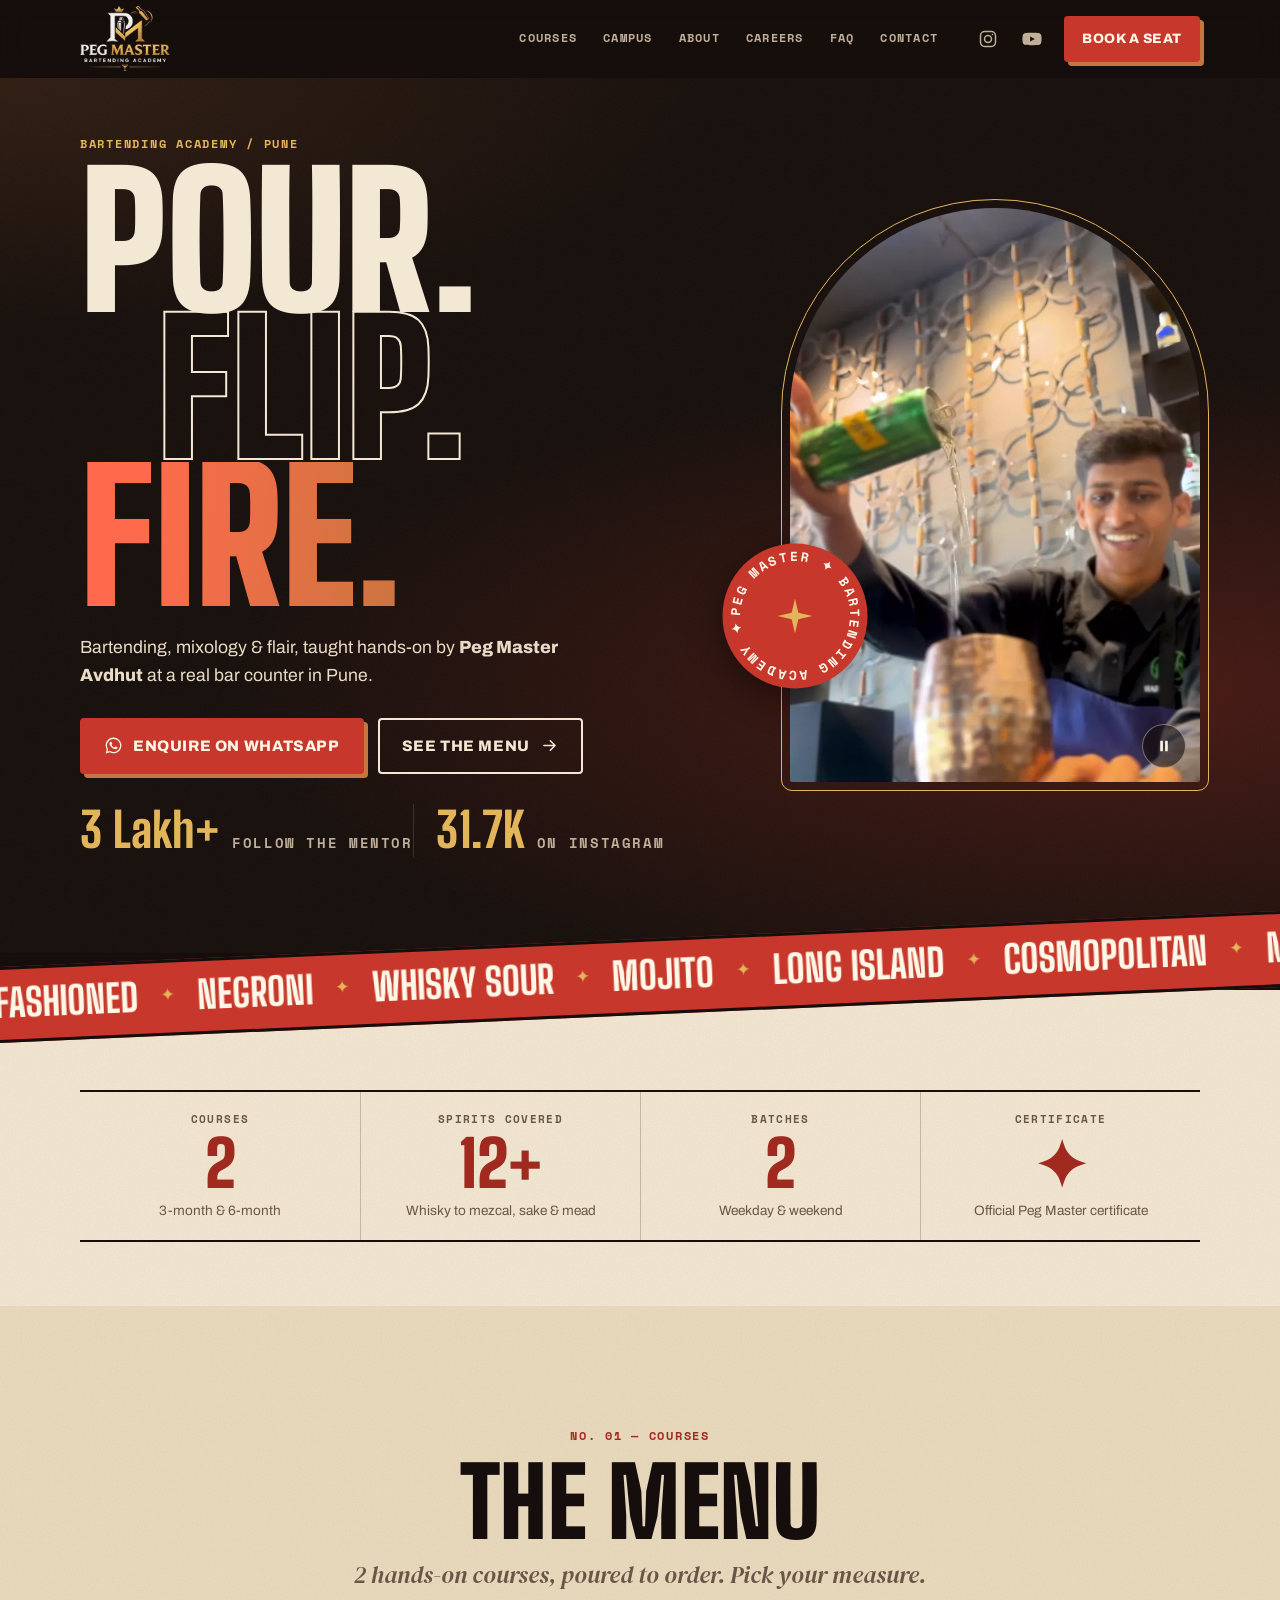
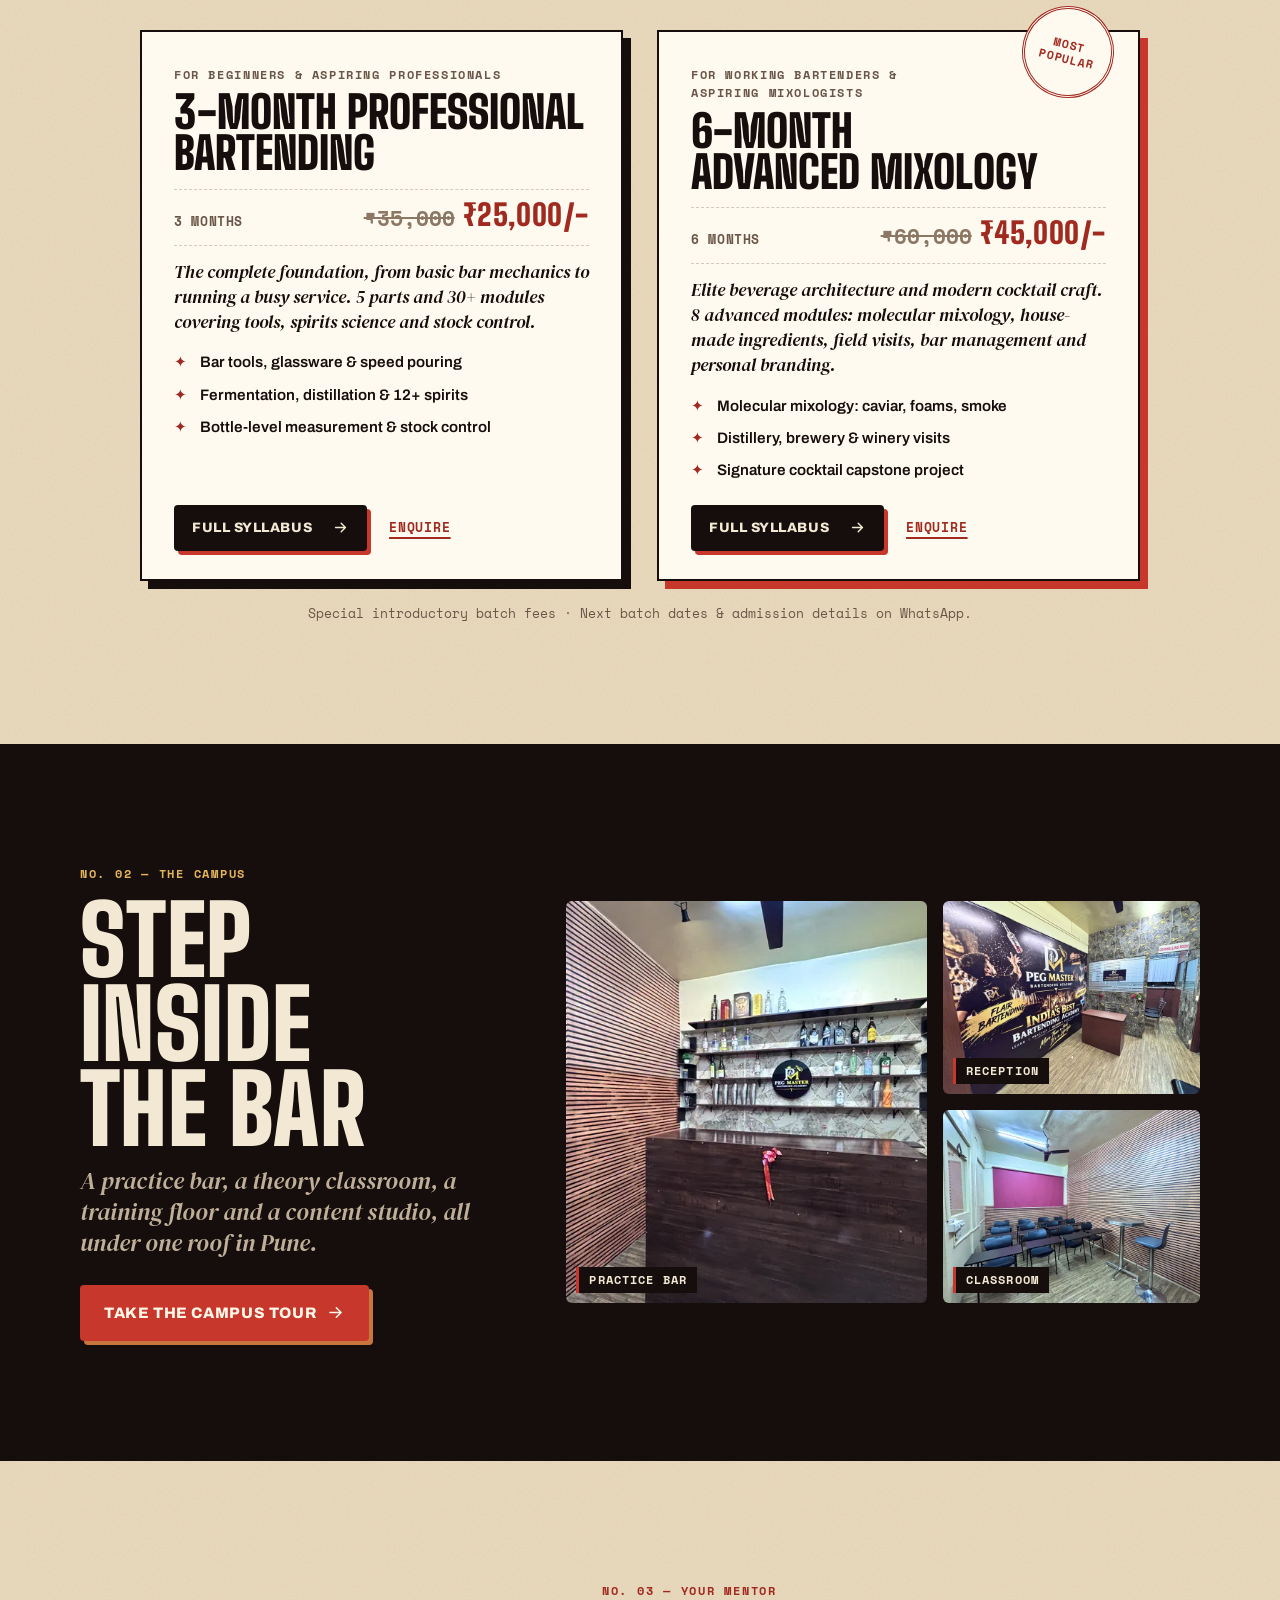
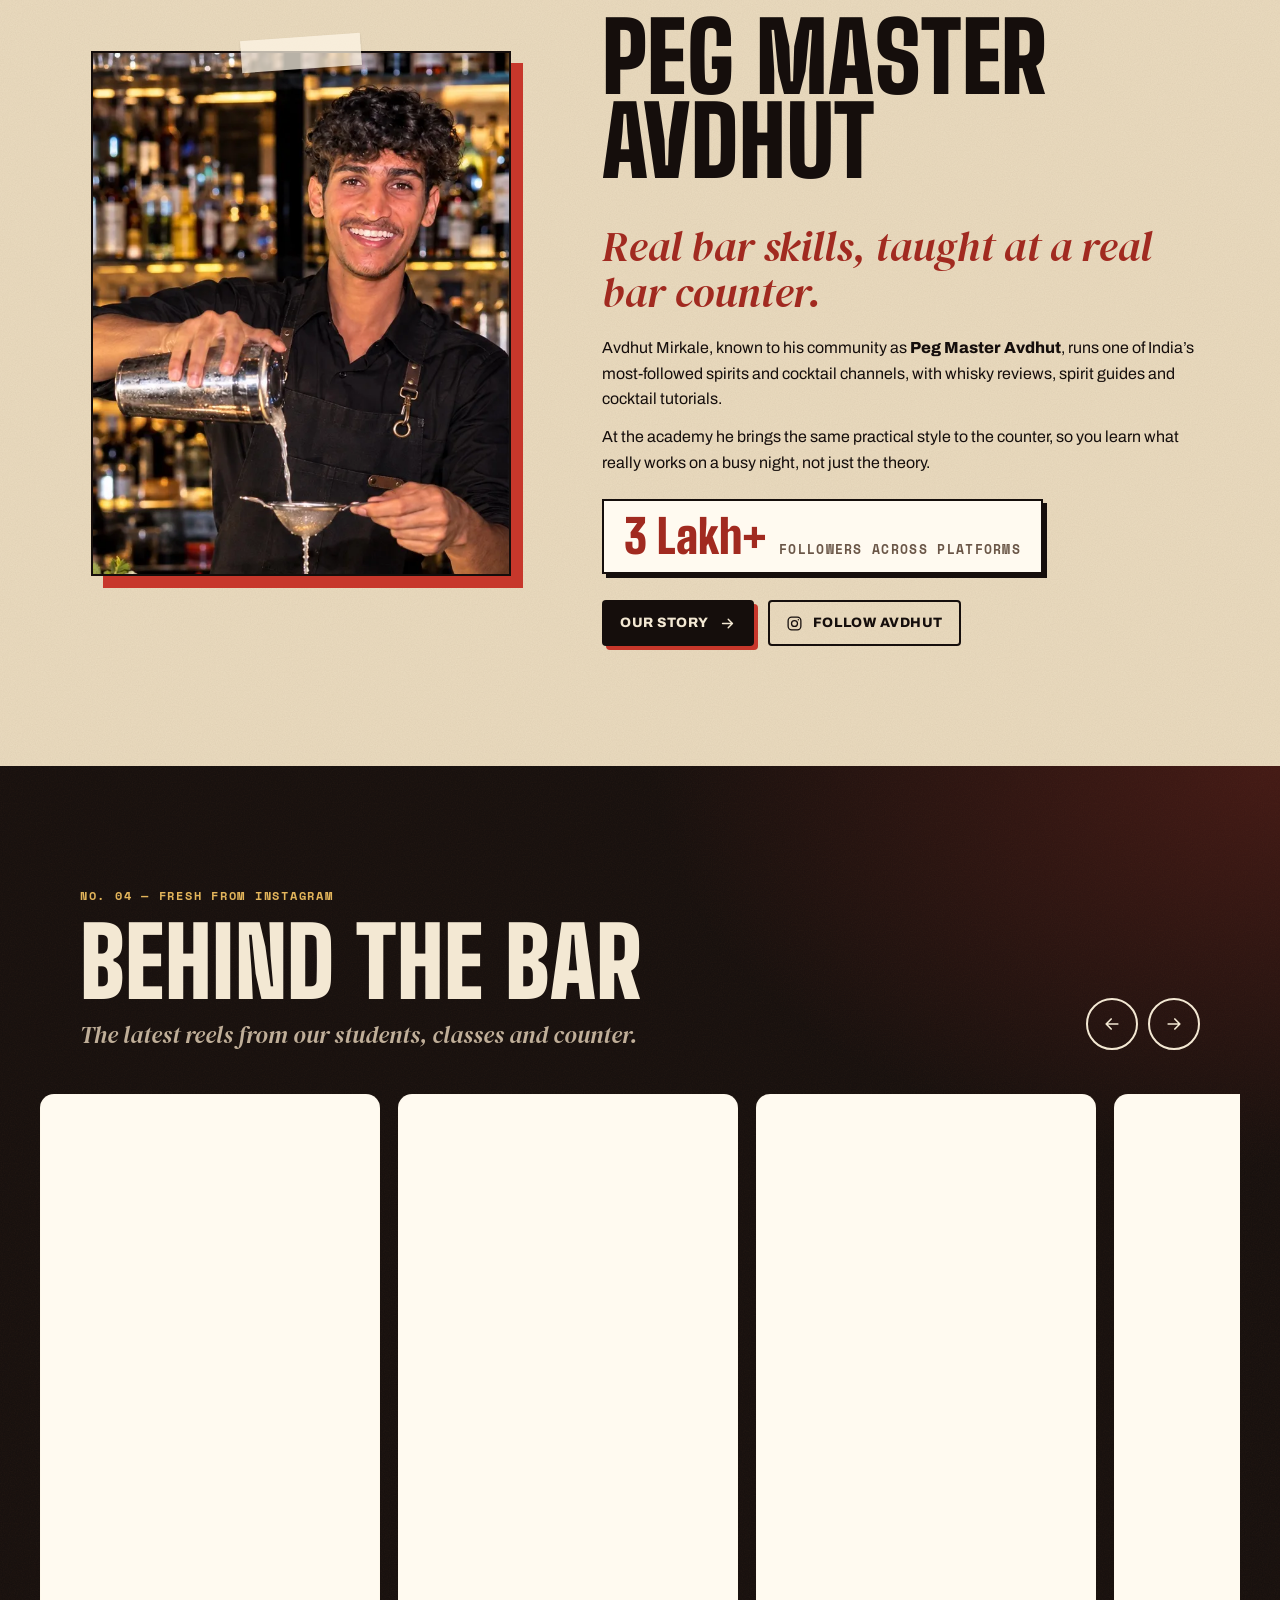
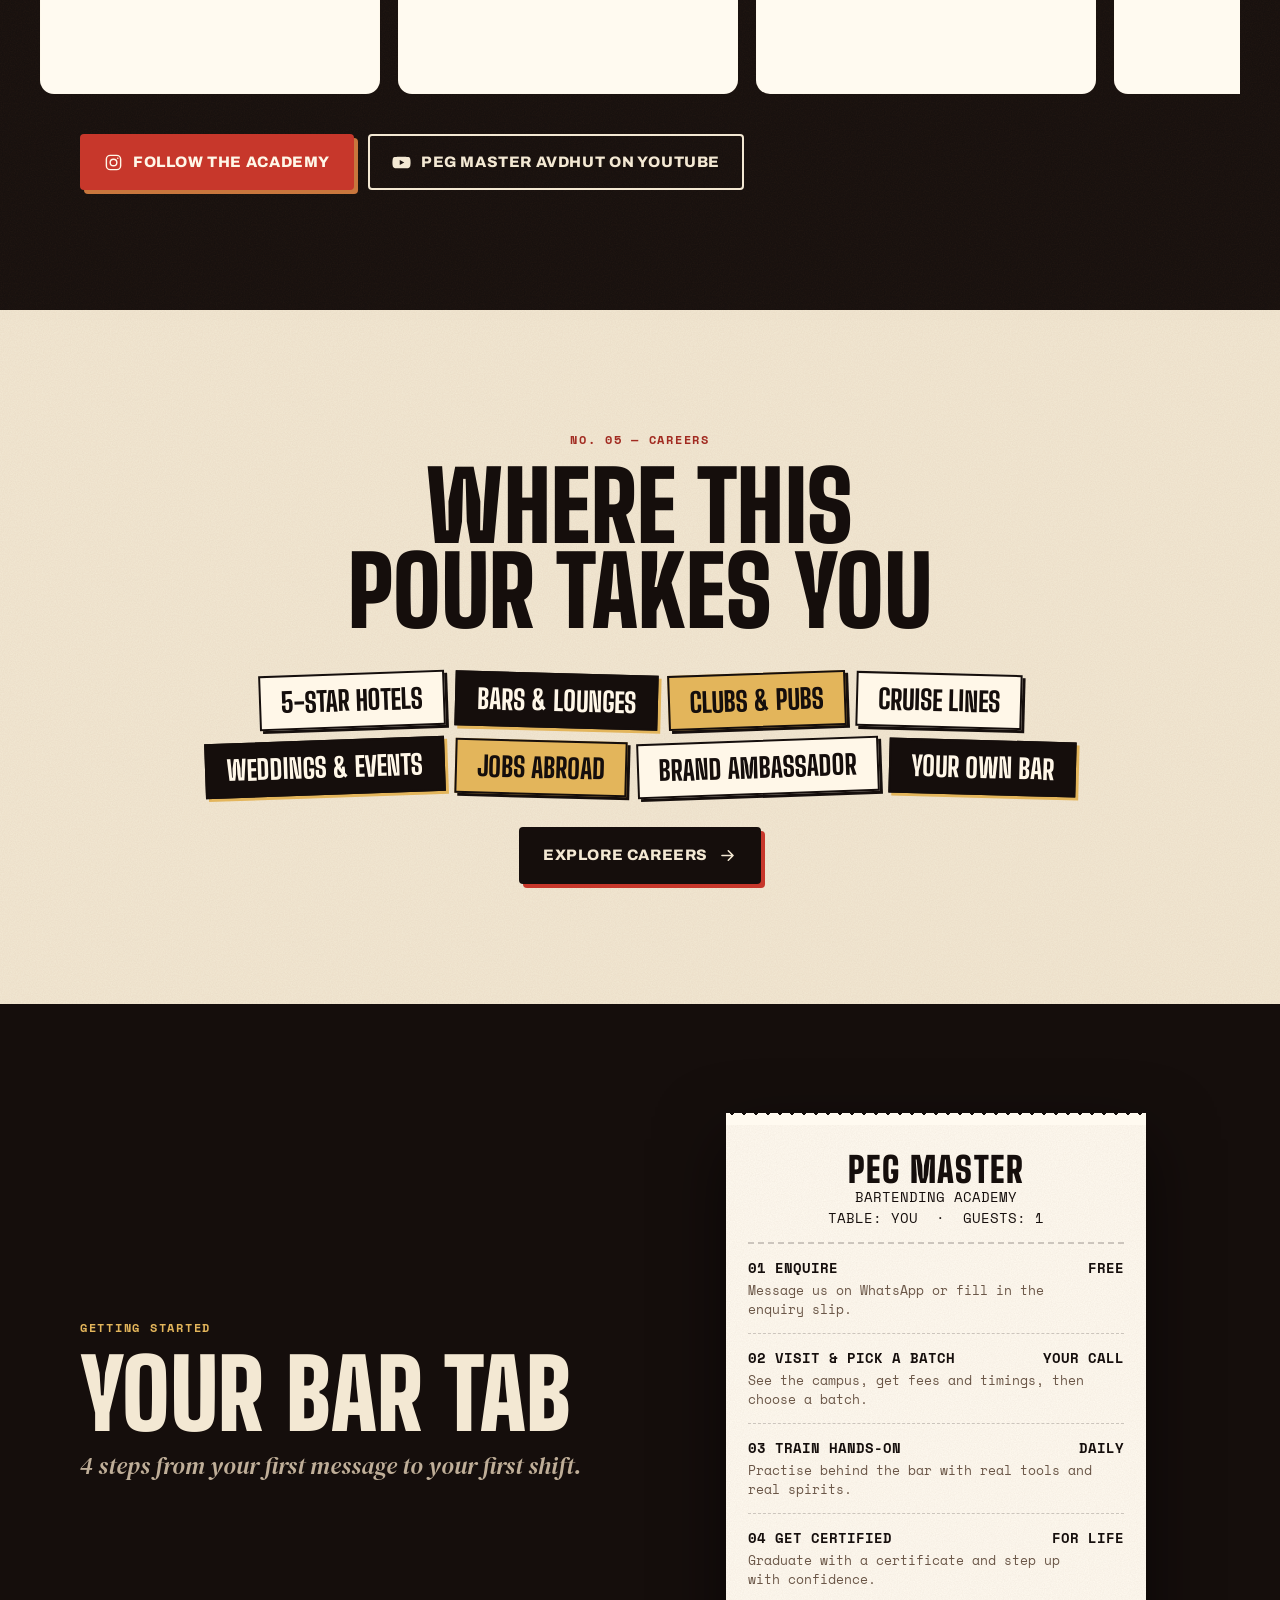
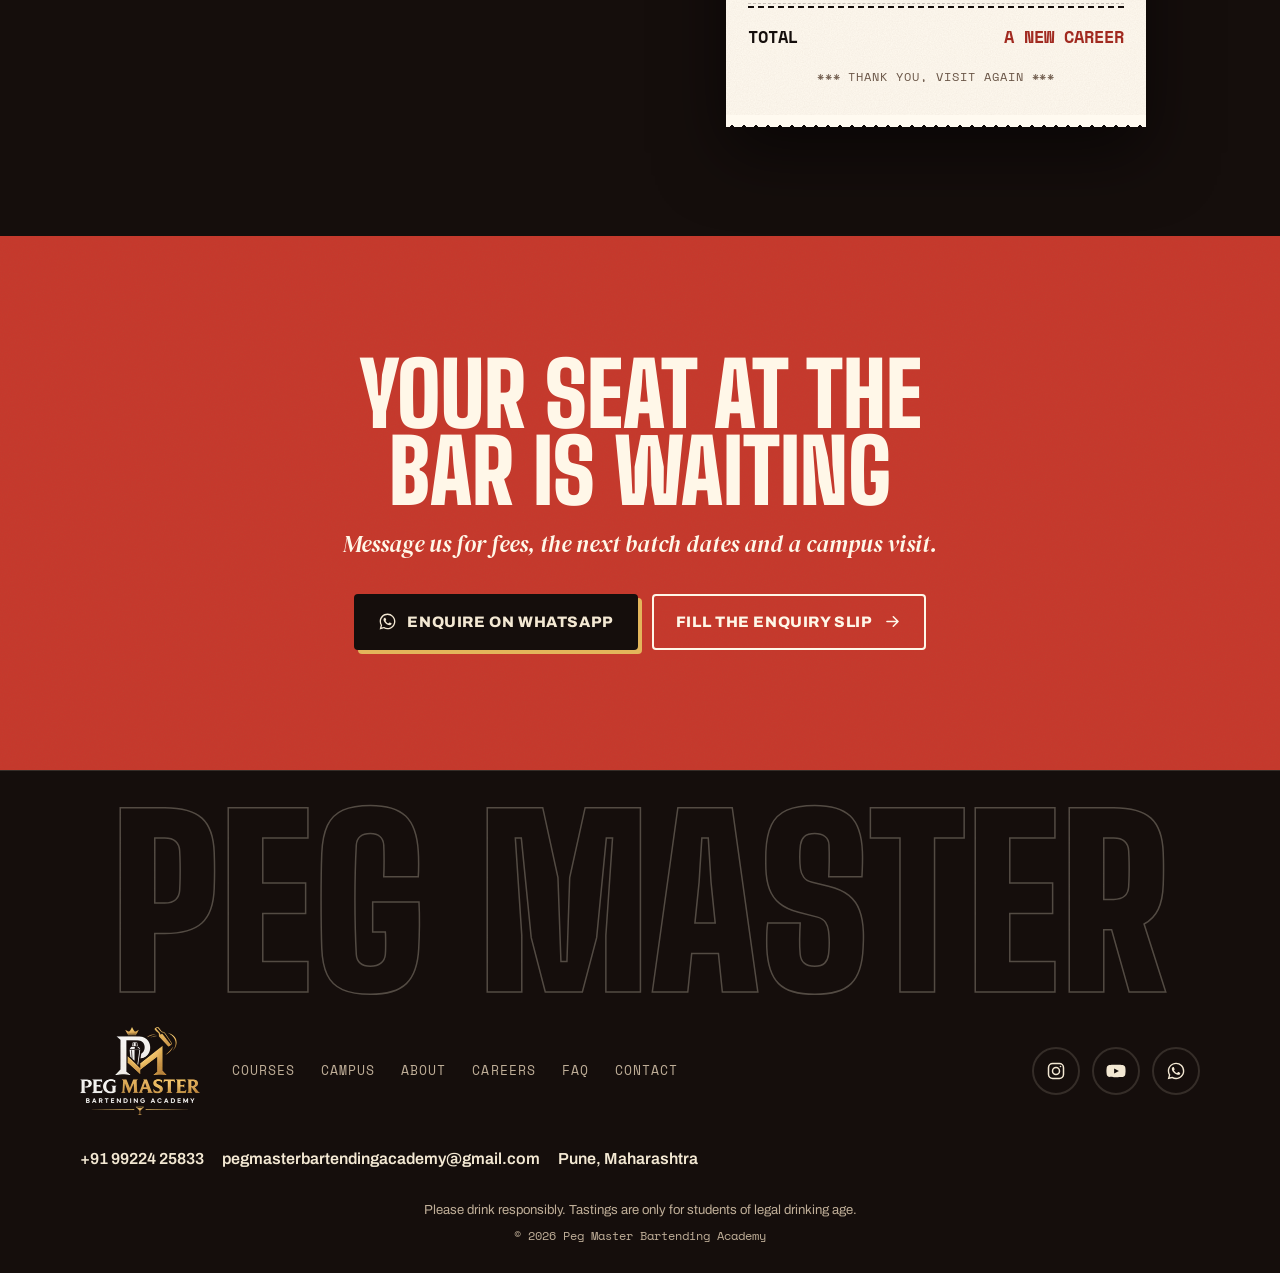
==== commit 1d28bb13: "Turn the site into 7 pages with campus photos and Instagram reels Split the single page into Home, C" ====
--- a/index.html
+++ b/index.html
@@ -33,16 +33,14 @@
   <meta property="og:type" content="website">
   <meta property="og:site_name" content="Peg Master Bartending Academy">
   <meta property="og:title" content="Peg Master Bartending Academy, Pune">
-  <meta property="og:description" content="Bartending, mixology and flair courses in Pune with Peg Master Avdhut. Enquire on WhatsApp.">
+  <meta property="og:description" content="Bartending, mixology and flair courses in Pune with Peg Master Avdhut. Hands-on training at a real bar counter, certificate on completion and career guidance. Enquire on WhatsApp: +91 99224 25833.">
   <meta property="og:url" content="https://pegmasterbartendingacademy.in/">
   <meta property="og:image" content="https://pegmasterbartendingacademy.in/assets/og-image.jpg">
-  <meta property="og:image:width" content="1200">
-  <meta property="og:image:height" content="630">
   <meta property="og:image:alt" content="Peg Master Bartending Academy logo beside a bartender performing fire flair">
   <meta property="og:locale" content="en_IN">
   <meta name="twitter:card" content="summary_large_image">
   <meta name="twitter:title" content="Peg Master Bartending Academy, Pune">
-  <meta name="twitter:description" content="Bartending, mixology and flair courses in Pune with Peg Master Avdhut.">
+  <meta name="twitter:description" content="Bartending, mixology and flair courses in Pune with Peg Master Avdhut. Hands-on training at a real bar counter, certificate on completion and career guidance. Enquire on WhatsApp: +91 99224 25833.">
   <meta name="twitter:image" content="https://pegmasterbartendingacademy.in/assets/og-image.jpg">
 
   <link rel="icon" href="/assets/favicon.ico" sizes="any">
@@ -61,269 +59,220 @@
     try { if (sessionStorage.getItem("pm-poured")) document.documentElement.classList.add("no-loader"); } catch (e) {}
   </script>
 
-  <!-- Structured data: FAQ and courses are generated from the visible page text. Keep them in sync. -->
+  <!-- Structured data (generated). Keep FAQ/course text in sync with the visible page. -->
   <script type="application/ld+json">
-  {
-    "@context": "https://schema.org",
-    "@graph": [
-      {
-        "@type": [
-          "EducationalOrganization",
-          "LocalBusiness"
-        ],
-        "@id": "https://pegmasterbartendingacademy.in/#organization",
-        "name": "Peg Master Bartending Academy",
-        "url": "https://pegmasterbartendingacademy.in/",
-        "logo": "https://pegmasterbartendingacademy.in/assets/logo.png",
-        "image": "https://pegmasterbartendingacademy.in/assets/og-image.jpg",
-        "description": "Bartending academy in Pune teaching professional bartending, mixology and flair hands-on at a real bar counter, founded by Peg Master Avdhut.",
-        "slogan": "Pour. Flip. Fire.",
+{
+  "@context": "https://schema.org",
+  "@graph": [
+    {
+      "@type": [
+        "EducationalOrganization",
+        "LocalBusiness"
+      ],
+      "@id": "https://pegmasterbartendingacademy.in/#organization",
+      "name": "Peg Master Bartending Academy",
+      "url": "https://pegmasterbartendingacademy.in/",
+      "logo": "https://pegmasterbartendingacademy.in/assets/logo.png",
+      "image": [
+        "https://pegmasterbartendingacademy.in/assets/og-image.jpg",
+        "https://pegmasterbartendingacademy.in/assets/campus-reception-1200.webp",
+        "https://pegmasterbartendingacademy.in/assets/campus-practice-bar-1200.webp"
+      ],
+      "description": "Bartending academy in Pune teaching professional bartending, mixology and flair hands-on at a real bar counter, founded by Peg Master Avdhut.",
+      "slogan": "Pour. Flip. Fire.",
+      "telephone": "+91-99224-25833",
+      "email": "pegmasterbartendingacademy@gmail.com",
+      "address": {
+        "@type": "PostalAddress",
+        "addressLocality": "Pune",
+        "addressRegion": "Maharashtra",
+        "addressCountry": "IN"
+      },
+      "areaServed": [
+        {
+          "@type": "City",
+          "name": "Pune"
+        },
+        {
+          "@type": "State",
+          "name": "Maharashtra"
+        }
+      ],
+      "contactPoint": {
+        "@type": "ContactPoint",
+        "contactType": "admissions",
         "telephone": "+91-99224-25833",
         "email": "pegmasterbartendingacademy@gmail.com",
-        "address": {
-          "@type": "PostalAddress",
-          "addressLocality": "Pune",
-          "addressRegion": "Maharashtra",
-          "addressCountry": "IN"
-        },
-        "areaServed": [
+        "url": "https://wa.me/919922425833"
+      },
+      "founder": {
+        "@id": "https://pegmasterbartendingacademy.in/#founder"
+      },
+      "knowsAbout": [
+        "Bartending",
+        "Mixology",
+        "Flair bartending",
+        "Cocktails",
+        "Spirits",
+        "Bar operations",
+        "Hospitality careers"
+      ],
+      "hasOfferCatalog": {
+        "@type": "OfferCatalog",
+        "name": "Bartending courses",
+        "itemListElement": [
           {
-            "@type": "City",
-            "name": "Pune"
-          },
-          {
-            "@type": "State",
-            "name": "Maharashtra"
-          }
-        ],
-        "contactPoint": {
-          "@type": "ContactPoint",
-          "contactType": "admissions",
-          "telephone": "+91-99224-25833",
-          "email": "pegmasterbartendingacademy@gmail.com",
-          "url": "https://wa.me/919922425833"
-        },
-        "founder": {
-          "@id": "https://pegmasterbartendingacademy.in/#founder"
-        },
-        "knowsAbout": [
-          "Bartending",
-          "Mixology",
-          "Flair bartending",
-          "Cocktails",
-          "Spirits",
-          "Bar operations",
-          "Hospitality careers"
-        ],
-        "hasOfferCatalog": {
-          "@type": "OfferCatalog",
-          "name": "Bartending courses",
-          "itemListElement": [
-            {
-              "@type": "Offer",
-              "itemOffered": {
-                "@id": "https://pegmasterbartendingacademy.in/#course-1"
-              }
-            },
-            {
-              "@type": "Offer",
-              "itemOffered": {
-                "@id": "https://pegmasterbartendingacademy.in/#course-2"
-              }
-            }
-          ]
-        },
-        "sameAs": [
-          "https://www.instagram.com/pegmasterbartendingacademy/"
-        ],
-        "geo": {
-          "@type": "GeoCoordinates",
-          "latitude": 18.5598848,
-          "longitude": 73.9126785
-        },
-        "hasMap": "https://maps.app.goo.gl/MyZ7cU93WrxZB9KKA",
-        "priceRange": "₹25,000 – ₹45,000"
-      },
-      {
-        "@type": "Person",
-        "@id": "https://pegmasterbartendingacademy.in/#founder",
-        "name": "Avdhut Mirkale",
-        "alternateName": "Peg Master Avdhut",
-        "jobTitle": "Founder and Bartending Mentor",
-        "worksFor": {
-          "@id": "https://pegmasterbartendingacademy.in/#organization"
-        },
-        "sameAs": [
-          "https://www.instagram.com/peg_master_avdhut/",
-          "https://www.youtube.com/@PegMasterAvdhut"
-        ]
-      },
-      {
-        "@type": "WebSite",
-        "@id": "https://pegmasterbartendingacademy.in/#website",
-        "url": "https://pegmasterbartendingacademy.in/",
-        "name": "Peg Master Bartending Academy",
-        "inLanguage": "en-IN",
-        "publisher": {
-          "@id": "https://pegmasterbartendingacademy.in/#organization"
-        }
-      },
-      {
-        "@type": "WebPage",
-        "@id": "https://pegmasterbartendingacademy.in/#webpage",
-        "url": "https://pegmasterbartendingacademy.in/",
-        "name": "Peg Master Bartending Academy, Pune | Bartending, Mixology & Flair Courses",
-        "isPartOf": {
-          "@id": "https://pegmasterbartendingacademy.in/#website"
-        },
-        "about": {
-          "@id": "https://pegmasterbartendingacademy.in/#organization"
-        },
-        "inLanguage": "en-IN",
-        "primaryImageOfPage": "https://pegmasterbartendingacademy.in/assets/og-image.jpg",
-        "speakable": {
-          "@type": "SpeakableSpecification",
-          "cssSelector": [
-            ".hero-lead",
-            ".faq"
-          ]
-        }
-      },
-      {
-        "@type": "Course",
-        "name": "3-Month Professional Bartending Course",
-        "description": "Comprehensive foundation covering 5 core parts: bar fundamentals, 19 bar types, bar tools & precision jiggering, beverage science (fermentation & distillation), complete spirits encyclopedia (Whisky, Rum, Gin, Vodka, Tequila, Mezcal, Brandy, Beer, Wine, Cider, Bitters, Absinthe, Sake, Mead), and bottle level measurement & stock control.",
-        "timeRequired": "P3M",
-        "audience": {
-          "@type": "Audience",
-          "audienceType": "For beginners and aspiring professional bartenders"
-        },
-        "provider": {
-          "@id": "https://pegmasterbartendingacademy.in/#organization"
-        },
-        "url": "https://pegmasterbartendingacademy.in/#courses",
-        "@id": "https://pegmasterbartendingacademy.in/#course-1",
-        "offers": {
-          "@type": "Offer",
-          "price": "25000",
-          "priceCurrency": "INR",
-          "category": "Paid",
-          "availability": "https://schema.org/InStock",
-          "url": "https://pegmasterbartendingacademy.in/#courses"
-        },
-        "hasCourseInstance": {
-          "@type": "CourseInstance",
-          "courseMode": "Onsite",
-          "courseWorkload": "P3M",
-          "location": {
-            "@type": "Place",
-            "name": "Peg Master Bartending Academy",
-            "address": {
-              "@type": "PostalAddress",
-              "addressLocality": "Pune",
-              "addressRegion": "Maharashtra",
-              "addressCountry": "IN"
-            }
-          }
-        }
-      },
-      {
-        "@type": "Course",
-        "name": "6-Month Advanced Mixology Course",
-        "description": "Elite beverage architecture and modern culinary cocktail craft. 8 advanced modules: molecular mixology (spherification, caviar, foams, smoke, bubbles, dry ice safety), flavour profiling & sensory balance, artisanal homemade syrups & bitters, clarification & fat washing, commercial distillery/brewery/winery/meadery field visits, bar management & beverage costing, personal branding & international career preparation, and final practical capstone project.",
-        "timeRequired": "P6M",
-        "audience": {
-          "@type": "Audience",
-          "audienceType": "For working bartenders and aspiring mixologists"
-        },
-        "provider": {
-          "@id": "https://pegmasterbartendingacademy.in/#organization"
-        },
-        "url": "https://pegmasterbartendingacademy.in/#courses",
-        "@id": "https://pegmasterbartendingacademy.in/#course-2",
-        "offers": {
-          "@type": "Offer",
-          "price": "45000",
-          "priceCurrency": "INR",
-          "category": "Paid",
-          "availability": "https://schema.org/InStock",
-          "url": "https://pegmasterbartendingacademy.in/#courses"
-        },
-        "hasCourseInstance": {
-          "@type": "CourseInstance",
-          "courseMode": "Onsite",
-          "courseWorkload": "P6M",
-          "location": {
-            "@type": "Place",
-            "name": "Peg Master Bartending Academy",
-            "address": {
-              "@type": "PostalAddress",
-              "addressLocality": "Pune",
-              "addressRegion": "Maharashtra",
-              "addressCountry": "IN"
-            }
-          }
-        }
-      },
-      {
-        "@type": "FAQPage",
-        "@id": "https://pegmasterbartendingacademy.in/#faq",
-        "mainEntity": [
-          {
-            "@type": "Question",
-            "name": "Do I need any prior experience?",
-            "acceptedAnswer": {
-              "@type": "Answer",
-              "text": "No. The 3-Month Professional Bartending course starts from the ground up, covering fundamental bar tools, full spirits theory and hands-on speed pouring. If you are a working bartender or want to master molecular mixology, custom ingredient creation and bar management, the 6-Month Advanced Mixology course will elevate your craft to elite global standards."
+            "@type": "Offer",
+            "itemOffered": {
+              "@id": "https://pegmasterbartendingacademy.in/courses#professional"
             }
           },
           {
-            "@type": "Question",
-            "name": "What is the difference between the 3-Month and 6-Month courses?",
-            "acceptedAnswer": {
-              "@type": "Answer",
-              "text": "The 3-Month Professional Bartending course builds the complete core foundation: bar mechanics, tools, full spirits knowledge (12+ categories), and bottle-level stock control. The 6-Month Advanced Mixology course is an advanced master program covering molecular mixology (spherification, foams, smoke, dry ice), clarification & fat washing, in-house syrups & bitters, field immersion visits to distilleries & breweries, bar costing, personal branding, and a signature cocktail capstone project."
-            }
-          },
-          {
-            "@type": "Question",
-            "name": "What are the fees and batch timings?",
-            "acceptedAnswer": {
-              "@type": "Answer",
-              "text": "The 3-Month Professional Bartending course is currently offered at ₹25,000/- (regular ₹35,000), and the 6-Month Advanced Mixology course is ₹45,000/- (regular ₹60,000). Weekday and weekend batches are available. Message us on WhatsApp to confirm your seat and get upcoming batch dates."
-            }
-          },
-          {
-            "@type": "Question",
-            "name": "Will I get a certificate?",
-            "acceptedAnswer": {
-              "@type": "Answer",
-              "text": "Yes. Every student who completes a course receives an official Peg Master Bartending Academy certificate."
-            }
-          },
-          {
-            "@type": "Question",
-            "name": "Do you help with jobs after the course?",
-            "acceptedAnswer": {
-              "@type": "Answer",
-              "text": "We guide you with interview preparation, CV tips, personal branding, and industry contacts across hotels, bars, cruise lines and event companies."
-            }
-          },
-          {
-            "@type": "Question",
-            "name": "Is there an age requirement?",
-            "acceptedAnswer": {
-              "@type": "Answer",
-              "text": "Students must meet the legal age requirement for handling and tasting alcohol under Maharashtra law. Contact us if you’re unsure."
+            "@type": "Offer",
+            "itemOffered": {
+              "@id": "https://pegmasterbartendingacademy.in/courses#advanced"
             }
           }
         ]
+      },
+      "sameAs": [
+        "https://www.instagram.com/pegmasterbartendingacademy/"
+      ],
+      "geo": {
+        "@type": "GeoCoordinates",
+        "latitude": 18.5598848,
+        "longitude": 73.9126785
+      },
+      "hasMap": "https://maps.app.goo.gl/MyZ7cU93WrxZB9KKA",
+      "priceRange": "₹25,000 – ₹45,000"
+    },
+    {
+      "@type": "Person",
+      "@id": "https://pegmasterbartendingacademy.in/#founder",
+      "name": "Avdhut Mirkale",
+      "alternateName": "Peg Master Avdhut",
+      "jobTitle": "Founder and Bartending Mentor",
+      "worksFor": {
+        "@id": "https://pegmasterbartendingacademy.in/#organization"
+      },
+      "sameAs": [
+        "https://www.instagram.com/peg_master_avdhut/",
+        "https://www.youtube.com/@PegMasterAvdhut"
+      ]
+    },
+    {
+      "@type": "WebSite",
+      "@id": "https://pegmasterbartendingacademy.in/#website",
+      "url": "https://pegmasterbartendingacademy.in/",
+      "name": "Peg Master Bartending Academy",
+      "inLanguage": "en-IN",
+      "publisher": {
+        "@id": "https://pegmasterbartendingacademy.in/#organization"
       }
-    ]
-  }
+    },
+    {
+      "@type": "WebPage",
+      "@id": "https://pegmasterbartendingacademy.in/#webpage",
+      "url": "https://pegmasterbartendingacademy.in/",
+      "name": "Peg Master Bartending Academy, Pune | Bartending, Mixology & Flair Courses",
+      "description": "Bartending, mixology and flair courses in Pune with Peg Master Avdhut. Hands-on training at a real bar counter, certificate on completion and career guidance. Enquire on WhatsApp: +91 99224 25833.",
+      "isPartOf": {
+        "@id": "https://pegmasterbartendingacademy.in/#website"
+      },
+      "about": {
+        "@id": "https://pegmasterbartendingacademy.in/#organization"
+      },
+      "inLanguage": "en-IN",
+      "primaryImageOfPage": "https://pegmasterbartendingacademy.in/assets/og-image.jpg",
+      "speakable": {
+        "@type": "SpeakableSpecification",
+        "cssSelector": [
+          ".hero-lead",
+          ".course-desc"
+        ]
+      }
+    },
+    {
+      "@type": "Course",
+      "@id": "https://pegmasterbartendingacademy.in/courses#professional",
+      "name": "3-Month Professional Bartending Course",
+      "description": "Comprehensive foundation covering 5 core parts: bar fundamentals, 19 bar types, bar tools & precision jiggering, beverage science (fermentation & distillation), complete spirits encyclopedia (Whisky, Rum, Gin, Vodka, Tequila, Mezcal, Brandy, Beer, Wine, Cider, Bitters, Absinthe, Sake, Mead), and bottle level measurement & stock control.",
+      "timeRequired": "P3M",
+      "audience": {
+        "@type": "Audience",
+        "audienceType": "For beginners and aspiring professional bartenders"
+      },
+      "provider": {
+        "@id": "https://pegmasterbartendingacademy.in/#organization"
+      },
+      "url": "https://pegmasterbartendingacademy.in/courses#professional",
+      "offers": {
+        "@type": "Offer",
+        "price": "25000",
+        "priceCurrency": "INR",
+        "category": "Paid",
+        "availability": "https://schema.org/InStock",
+        "url": "https://pegmasterbartendingacademy.in/courses#professional"
+      },
+      "hasCourseInstance": {
+        "@type": "CourseInstance",
+        "courseMode": "Onsite",
+        "courseWorkload": "P3M",
+        "location": {
+          "@type": "Place",
+          "name": "Peg Master Bartending Academy",
+          "address": {
+            "@type": "PostalAddress",
+            "addressLocality": "Pune",
+            "addressRegion": "Maharashtra",
+            "addressCountry": "IN"
+          }
+        }
+      }
+    },
+    {
+      "@type": "Course",
+      "@id": "https://pegmasterbartendingacademy.in/courses#advanced",
+      "name": "6-Month Advanced Mixology Course",
+      "description": "Elite beverage architecture and modern culinary cocktail craft. 8 advanced modules: molecular mixology (spherification, caviar, foams, smoke, bubbles, dry ice safety), flavour profiling & sensory balance, artisanal homemade syrups & bitters, clarification & fat washing, commercial distillery/brewery/winery/meadery field visits, bar management & beverage costing, personal branding & international career preparation, and final practical capstone project.",
+      "timeRequired": "P6M",
+      "audience": {
+        "@type": "Audience",
+        "audienceType": "For working bartenders and aspiring mixologists"
+      },
+      "provider": {
+        "@id": "https://pegmasterbartendingacademy.in/#organization"
+      },
+      "url": "https://pegmasterbartendingacademy.in/courses#advanced",
+      "offers": {
+        "@type": "Offer",
+        "price": "45000",
+        "priceCurrency": "INR",
+        "category": "Paid",
+        "availability": "https://schema.org/InStock",
+        "url": "https://pegmasterbartendingacademy.in/courses#advanced"
+      },
+      "hasCourseInstance": {
+        "@type": "CourseInstance",
+        "courseMode": "Onsite",
+        "courseWorkload": "P6M",
+        "location": {
+          "@type": "Place",
+          "name": "Peg Master Bartending Academy",
+          "address": {
+            "@type": "PostalAddress",
+            "addressLocality": "Pune",
+            "addressRegion": "Maharashtra",
+            "addressCountry": "IN"
+          }
+        }
+      }
+    }
+  ]
+}
   </script>
 </head>
-<body>
+<body data-page="">
   <!-- Google Tag Manager (noscript) -->
   <noscript><iframe src="https://www.googletagmanager.com/ns.html?id=GTM-MRDVG5FH" height="0" width="0" style="display:none;visibility:hidden" title="Google Tag Manager"></iframe></noscript>
   <!-- End Google Tag Manager (noscript) -->
@@ -339,7 +288,6 @@
     <p class="loader-text">Pouring…</p>
   </div>
 
-  <!-- SVG icon sprite -->
   <svg width="0" height="0" style="position:absolute" aria-hidden="true">
     <symbol id="i-whatsapp" viewBox="0 0 24 24"><path fill="currentColor" d="M12.04 2C6.58 2 2.13 6.45 2.13 11.91c0 1.75.46 3.45 1.32 4.95L2.05 22l5.25-1.38a9.9 9.9 0 0 0 4.74 1.21h.01c5.46 0 9.91-4.45 9.91-9.91 0-2.65-1.03-5.14-2.9-7.01A9.82 9.82 0 0 0 12.04 2Zm0 18.15h-.01a8.23 8.23 0 0 1-4.19-1.15l-.3-.18-3.12.82.83-3.04-.2-.31a8.2 8.2 0 0 1-1.26-4.38c0-4.54 3.7-8.24 8.25-8.24a8.2 8.2 0 0 1 5.83 2.42 8.18 8.18 0 0 1 2.41 5.83c0 4.54-3.7 8.23-8.24 8.23Zm4.52-6.16c-.25-.12-1.47-.72-1.69-.81-.23-.08-.39-.12-.56.13-.16.25-.64.81-.79.97-.14.17-.29.19-.54.06-.25-.12-1.05-.39-1.99-1.23-.74-.66-1.23-1.47-1.38-1.72-.14-.25-.01-.38.11-.51.11-.11.25-.29.37-.43.13-.15.17-.25.25-.42.08-.16.04-.31-.02-.43-.06-.13-.56-1.34-.76-1.84-.2-.48-.41-.42-.56-.43h-.48a.92.92 0 0 0-.67.31c-.23.25-.87.85-.87 2.07 0 1.22.89 2.4 1.01 2.56.12.17 1.75 2.67 4.24 3.74.59.26 1.05.41 1.41.52.6.19 1.13.16 1.56.1.48-.07 1.47-.6 1.67-1.18.21-.58.21-1.07.15-1.18-.06-.1-.23-.16-.48-.29Z"/></symbol>
     <symbol id="i-phone" viewBox="0 0 24 24"><path fill="none" stroke="currentColor" stroke-width="1.8" stroke-linecap="round" stroke-linejoin="round" d="M22 16.9v3a2 2 0 0 1-2.2 2 19.8 19.8 0 0 1-8.6-3.1 19.5 19.5 0 0 1-6-6A19.8 19.8 0 0 1 2.1 4.2 2 2 0 0 1 4.1 2h3a2 2 0 0 1 2 1.7c.1 1 .4 1.9.7 2.8a2 2 0 0 1-.4 2.1L8.1 9.9a16 16 0 0 0 6 6l1.3-1.3a2 2 0 0 1 2.1-.4c.9.3 1.8.6 2.8.7a2 2 0 0 1 1.7 2Z"/></symbol>
@@ -356,20 +304,20 @@
   </svg>
 
   <!-- ============ HEADER ============ -->
-  <header class="site-header" id="top">
+  <header class="site-header">
     <div class="container header-inner">
-      <a class="brand" href="#top" aria-label="Peg Master Bartending Academy, back to top">
+      <a class="brand" href="/" aria-label="Peg Master Bartending Academy, home">
         <img src="/assets/logo-sm.webp" alt="" width="240" height="175">
       </a>
 
       <nav class="nav" id="site-nav" aria-label="Main">
         <ul>
-          <li><a href="#courses">Courses</a></li>
-          <li><a href="#learn">Curriculum</a></li>
-          <li><a href="#mentor">Mentor</a></li>
-          <li><a href="#gallery">Gallery</a></li>
-          <li><a href="#faq">FAQ</a></li>
-          <li><a href="#contact">Contact</a></li>
+          <li><a href="/courses">Courses</a></li>
+          <li><a href="/campus">Campus</a></li>
+          <li><a href="/about">About</a></li>
+          <li><a href="/careers">Careers</a></li>
+          <li><a href="/faq">FAQ</a></li>
+          <li><a href="/contact">Contact</a></li>
         </ul>
         <div class="nav-social">
           <a href="https://www.instagram.com/pegmasterbartendingacademy/" target="_blank" rel="noopener" aria-label="Instagram"><svg class="icon" aria-hidden="true"><use href="#i-instagram"/></svg></a>
@@ -377,7 +325,7 @@
         </div>
       </nav>
 
-      <a class="btn btn-red btn-sm header-cta" href="#contact">Book a Seat</a>
+      <a class="btn btn-red btn-sm header-cta" href="/contact">Book a Seat</a>
       <button class="nav-toggle" type="button" aria-controls="site-nav" aria-expanded="false" aria-label="Open menu">
         <svg class="icon icon-open" aria-hidden="true"><use href="#i-menu"/></svg>
         <svg class="icon icon-close" aria-hidden="true"><use href="#i-close"/></svg>
@@ -395,16 +343,16 @@
             <span class="h1-line">Pour.</span>
             <span class="h1-line h1-indent">Flip.</span>
             <span class="h1-line h1-fire">Fire.</span>
+            <span class="sr-only">Peg Master Bartending Academy, Pune</span>
           </h1>
-          <p class="hero-lead">Bartending, mixology &amp; flair, taught hands-on by <strong>Peg&nbsp;Master Avdhut</strong> at a real bar counter.</p>
+          <p class="hero-lead">Bartending, mixology &amp; flair, taught hands-on by <strong translate="no">Peg&nbsp;Master Avdhut</strong> at a real bar counter in Pune.</p>
           <div class="hero-actions">
-            <a class="btn btn-red" href="https://wa.me/919922425833?text=Hi%20Peg%20Master%2C%20I%27d%20like%20to%20know%20about%20your%20bartending%20courses." target="_blank" rel="noopener">
-              <svg class="icon" aria-hidden="true"><use href="#i-whatsapp"/></svg> Enquire on WhatsApp
-            </a>
-            <a class="btn btn-line" href="#courses">See the Menu <svg class="icon" aria-hidden="true"><use href="#i-arrow"/></svg></a>
+            <a class="btn btn-red" href="https://wa.me/919922425833?text=Hi%20Peg%20Master%2C%20I%27d%20like%20to%20know%20about%20your%20bartending%20courses." target="_blank" rel="noopener"><svg class="icon" aria-hidden="true"><use href="#i-whatsapp"/></svg> Enquire on WhatsApp</a>
+            <a class="btn btn-line" href="/courses">See the Menu <svg class="icon" aria-hidden="true"><use href="#i-arrow"/></svg></a>
           </div>
           <ul class="hero-proof" aria-label="Community">
-            <li><a href="https://www.instagram.com/peg_master_avdhut/" target="_blank" rel="noopener"><strong>3 Lakh+</strong><span>Followers</span></a></li>
+            <li><a href="https://www.instagram.com/peg_master_avdhut/" target="_blank" rel="noopener"><strong>3 Lakh+</strong><span>Follow the mentor</span></a></li>
+            <li><a href="https://www.instagram.com/pegmasterbartendingacademy/" target="_blank" rel="noopener"><strong>31.7K</strong><span>On Instagram</span></a></li>
           </ul>
         </div>
 
@@ -418,14 +366,16 @@
               <svg class="icon icon-play" aria-hidden="true"><use href="#i-play"/></svg>
             </button>
           </div>
-          <svg class="badge" viewBox="0 0 120 120" aria-hidden="true">
-            <defs><path id="badge-circle" d="M60 60m-44 0a44 44 0 1 1 88 0a44 44 0 1 1-88 0"/></defs>
-            <circle cx="60" cy="60" r="58" class="badge-bg"/>
-            <g class="badge-ring">
-              <text><textPath href="#badge-circle" textLength="272">PEG MASTER ✦ BARTENDING ACADEMY ✦ </textPath></text>
-            </g>
-            <use href="#i-star" x="44" y="44" width="32" height="32" class="badge-star"/>
-          </svg>
+          <div class="badge-wrap" aria-hidden="true">
+            <svg class="badge" viewBox="0 0 120 120">
+              <defs><path id="badge-circle" d="M60 60m-44 0a44 44 0 1 1 88 0a44 44 0 1 1-88 0"/></defs>
+              <circle cx="60" cy="60" r="58" class="badge-bg"/>
+              <g class="badge-ring">
+                <text><textPath href="#badge-circle" textLength="272">PEG MASTER ✦ BARTENDING ACADEMY ✦ </textPath></text>
+              </g>
+              <use href="#i-star" x="44" y="44" width="32" height="32" class="badge-star"/>
+            </svg>
+          </div>
         </div>
       </div>
     </section>
@@ -438,163 +388,71 @@
       </div>
     </div>
 
-    <!-- ============ COURSES: THE MENU ============ -->
-    <section class="section paper" id="courses" aria-labelledby="courses-title">
+    <!-- ============ AT A GLANCE ============ -->
+    <section class="section paper glance" aria-labelledby="glance-title">
+      <div class="container">
+        <h2 id="glance-title" class="sr-only">The academy at a glance</h2>
+        <dl class="stat-strip reveal">
+          <div><dt>Courses</dt><dd>2</dd><p>3-month &amp; 6-month</p></div>
+          <div><dt>Spirits covered</dt><dd>12+</dd><p>Whisky to mezcal, sake &amp; mead</p></div>
+          <div><dt>Batches</dt><dd>2</dd><p>Weekday &amp; weekend</p></div>
+          <div><dt>Certificate</dt><dd>✦</dd><p>Official Peg Master certificate</p></div>
+        </dl>
+      </div>
+    </section>
+
+    <!-- ============ COURSES ============ -->
+    <section class="section paper-2" id="courses" aria-labelledby="courses-title">
       <div class="container">
         <header class="sec-head reveal">
           <p class="kicker">No. 01 — Courses</p>
           <h2 id="courses-title">The Menu</h2>
-          <p class="sec-lead">Hands-on courses, poured to order. Pick your measure.</p>
+          <p class="sec-lead">2 hands-on courses, poured to order. Pick your measure.</p>
         </header>
-
-        <div class="menu-card reveal">
-          <p class="menu-top"><span aria-hidden="true">✦</span> Peg Master Bartending Academy <span aria-hidden="true">✦</span></p>
-
-          <!-- 3-Month Professional Bartending Course -->
-          <article class="menu-item">
-            <p class="menu-for">For beginners &amp; foundation · 5 Core Parts</p>
-            <div class="menu-row">
-              <h3>3-Month Professional Bartending</h3>
-              <span class="dots" aria-hidden="true"></span>
-              <div class="menu-meta">
-                <span class="menu-dur">3&nbsp;Months</span>
-                <span class="menu-fee">
-                  <s class="fee-cut">₹35,000</s>
-                  <strong class="fee-val">₹25,000/-</strong>
-                </span>
-              </div>
+        <div class="course-cards">
+          <article class="course-card reveal">
+            
+            <p class="menu-for">For beginners & aspiring professionals</p>
+            <h3>3-Month Professional Bartending</h3>
+            <p class="course-meta"><span class="menu-dur">3&nbsp;Months</span> <span class="menu-fee"><s class="fee-cut"><span class="sr-only">Regular fee </span>₹35,000</s> <strong class="fee-val"><span class="sr-only">Now </span>₹25,000/-</strong></span></p>
+            <p class="course-desc">The complete foundation, from basic bar mechanics to running a busy service. 5 parts and 30+ modules covering tools, spirits science and stock control.</p>
+            <ul class="ticks"><li>Bar tools, glassware &amp; speed pouring</li><li>Fermentation, distillation &amp; 12+ spirits</li><li>Bottle-level measurement &amp; stock control</li></ul>
+            <div class="course-actions">
+              <a class="btn btn-ink btn-sm" href="/courses#professional">Full Syllabus<span class="sr-only">: 3-Month Professional Bartending</span> <svg class="icon" aria-hidden="true"><use href="#i-arrow"/></svg></a>
+              <a class="menu-link" href="/contact?course=professional" data-course="3-Month Professional Bartending">Enquire<span class="sr-only">: 3-Month Professional Bartending</span></a>
             </div>
-            <p class="menu-desc">The complete foundation from basic bar mechanics to running a high-volume service. 5 comprehensive parts and 30+ modules covering tools, spirits science, and inventory control. Weekday &amp; weekend batches.</p>
-            <p class="menu-spec">Bar Tools &amp; Speed Pouring <i>/</i> Fermentation &amp; Distillation <i>/</i> 12+ Spirits Encyclopedia <i>/</i> Glassware &amp; Knife Skills <i>/</i> Bottle-Level Stock Control <i>/</i> Certificate &amp; Placements</p>
-
-            <details class="syllabus-drawer">
-              <summary class="syllabus-summary">
-                <span>View 5-Part Syllabus &amp; Modules</span>
-                <svg class="icon icon-chevron" aria-hidden="true"><use href="#i-arrow"/></svg>
-              </summary>
-              <div class="syllabus-content">
-                <p class="syllabus-tagline">Curriculum from the official Peg Master 3-Month Handbook:</p>
-                <div class="syllabus-grid">
-                  <div class="syllabus-block">
-                    <h4><span class="syllabus-badge">Part 1</span> Fundamentals of Professional Bartending</h4>
-                    <p>Introduction to Bartending, history &amp; evolution, bartender vs mixologist vs flair bartender, 19 commercial bar types, hygiene, sanitation, personal safety &amp; professional grooming etiquette.</p>
-                  </div>
-                  <div class="syllabus-block">
-                    <h4><span class="syllabus-badge">Part 2</span> Bar Tools, Glassware &amp; Service</h4>
-                    <p>Shakers, strainers, jiggers, spoons &amp; equipment, glassware classification &amp; chilling, speed pouring &amp; measurement accuracy, ice science, garnishing, knife skills &amp; guest handling.</p>
-                  </div>
-                  <div class="syllabus-block">
-                    <h4><span class="syllabus-badge">Part 3</span> Beverage Fundamentals</h4>
-                    <p>Fermentation chemistry, distillation processes (pot vs column stills), classification of alcoholic beverages, liqueurs production (maceration &amp; infusion), and mixers &amp; soft drinks.</p>
-                  </div>
-                  <div class="syllabus-block">
-                    <h4><span class="syllabus-badge">Part 4</span> Comprehensive Spirits &amp; Beverages Encyclopedia</h4>
-                    <p>In-depth origin, production &amp; tasting: Whisky, Vodka, Gin, Rum, Tequila &amp; Mezcal, Brandy &amp; Cognac, Beer (ales &amp; lagers), Wine &amp; sparkling, Cider, Bitters, Absinthe, Sake &amp; Mead.</p>
-                  </div>
-                  <div class="syllabus-block">
-                    <h4><span class="syllabus-badge">Part 5</span> Bottle Level Measurement &amp; Spirit Stock Control</h4>
-                    <p>Measurement techniques, portion control, preventing wastage, pilferage control, inventory pars, variance auditing, cost control &amp; daily sales reporting.</p>
-                  </div>
-                </div>
-              </div>
-            </details>
-
-            <a class="menu-link" href="#contact" data-course="3-Month Professional Bartending">Ask About This Course<span class="sr-only">: 3-Month Professional Bartending</span> <svg class="icon" aria-hidden="true"><use href="#i-arrow"/></svg></a>
           </article>
-
-          <!-- 6-Month Advanced Mixology Course -->
-          <article class="menu-item menu-item--featured">
+          <article class="course-card course-card--featured reveal">
             <span class="stamp" aria-hidden="true">Most<br>Popular</span>
-            <p class="menu-for">For working bartenders &amp; aspiring mixologists · Learn • Create • Master</p>
-            <div class="menu-row">
-              <h3>6-Month Advanced Mixology</h3>
-              <span class="dots" aria-hidden="true"></span>
-              <div class="menu-meta">
-                <span class="menu-dur">6&nbsp;Months</span>
-                <span class="menu-fee">
-                  <s class="fee-cut">₹60,000</s>
-                  <strong class="fee-val">₹45,000/-</strong>
-                </span>
-              </div>
+            <p class="menu-for">For working bartenders &amp; aspiring mixologists</p>
+            <h3>6-Month Advanced Mixology</h3>
+            <p class="course-meta"><span class="menu-dur">6&nbsp;Months</span> <span class="menu-fee"><s class="fee-cut"><span class="sr-only">Regular fee </span>₹60,000</s> <strong class="fee-val"><span class="sr-only">Now </span>₹45,000/-</strong></span></p>
+            <p class="course-desc">Elite beverage architecture and modern cocktail craft. 8 advanced modules: molecular mixology, house-made ingredients, field visits, bar management and personal branding.</p>
+            <ul class="ticks"><li>Molecular mixology: caviar, foams, smoke</li><li>Distillery, brewery &amp; winery visits</li><li>Signature cocktail capstone project</li></ul>
+            <div class="course-actions">
+              <a class="btn btn-ink btn-sm" href="/courses#advanced">Full Syllabus<span class="sr-only">: 6-Month Advanced Mixology</span> <svg class="icon" aria-hidden="true"><use href="#i-arrow"/></svg></a>
+              <a class="menu-link" href="/contact?course=advanced" data-course="6-Month Advanced Mixology">Enquire<span class="sr-only">: 6-Month Advanced Mixology</span></a>
             </div>
-            <p class="menu-desc">Elite beverage architecture and modern culinary cocktail craft. 8 advanced modules spanning molecular mixology, custom ingredient creation, brewery/distillery field immersion, bar management, and personal branding.</p>
-            <p class="menu-spec">Molecular Mixology (Spherification, Caviar, Foams, Smoke) <i>/</i> Flavour Balance &amp; Texture <i>/</i> Clarification &amp; Fat Washing <i>/</i> Custom Syrups &amp; Shrubs <i>/</i> Distillery &amp; Brewery Visits <i>/</i> Bar Costing &amp; SOPs <i>/</i> Personal Branding <i>/</i> Capstone Project</p>
-
-            <details class="syllabus-drawer">
-              <summary class="syllabus-summary">
-                <span>View 8-Module Syllabus Breakdown</span>
-                <svg class="icon icon-chevron" aria-hidden="true"><use href="#i-arrow"/></svg>
-              </summary>
-              <div class="syllabus-content">
-                <p class="syllabus-tagline">Detailed syllabus from the official Peg Master 6-Month Advanced Mixology Course:</p>
-                <div class="syllabus-grid">
-                  <div class="syllabus-block">
-                    <h4><span class="syllabus-badge">Module 1</span> Advanced Molecular Mixology</h4>
-                    <p>Gelification, basic &amp; reverse spherification, molecular caviar, foams &amp; emulsions, flavour encapsulation, smoke &amp; bubble cocktails, dry ice safety protocols, smoking gun &amp; dehydrated molecular garnishes.</p>
-                  </div>
-                  <div class="syllabus-block">
-                    <h4><span class="syllabus-badge">Module 2</span> Advanced Cocktail Development</h4>
-                    <p>Flavour profiling &amp; primary wheels, incremental balancing, sensory evaluation (appearance, aroma, finish), texture &amp; mouthfeel engineering, and signature cocktail prototyping from concept to final serve.</p>
-                  </div>
-                  <div class="syllabus-block">
-                    <h4><span class="syllabus-badge">Module 3</span> Homemade Mixology Ingredients</h4>
-                    <p>Artisanal syrups (simple, rich, oleo saccharum), fruit-and-vinegar shrubs, custom handcrafted bitters, spirit infusions, bespoke cordials, reductions, food safety, refrigeration &amp; shelf-life tracking.</p>
-                  </div>
-                  <div class="syllabus-block">
-                    <h4><span class="syllabus-badge">Module 4</span> Advanced Cocktail Techniques</h4>
-                    <p>Milk &amp; agar clarification, fat washing &amp; freeze-separation, forced carbonation, density layering, flambé &amp; smoking, and hand-carved directional clear ice techniques.</p>
-                  </div>
-                  <div class="syllabus-block">
-                    <h4><span class="syllabus-badge">Module 5</span> Industry Field Immersion &amp; Practical Learning</h4>
-                    <p>Commercial distillery visits, craft brewery tours, vineyard &amp; winery immersion, meadery fermentation observation, premium cocktail bar station shadowing, and student reflective review journals.</p>
-                  </div>
-                  <div class="syllabus-block">
-                    <h4><span class="syllabus-badge">Module 6</span> Bar Management &amp; Costing — Basics to Pro</h4>
-                    <p>Beverage costing per serve, average recipe costing, menu pricing formulas &amp; profit margins, inventory management, par levels, stock rotation, opening/closing SOPs &amp; Maharashtra licensing compliance.</p>
-                  </div>
-                  <div class="syllabus-block">
-                    <h4><span class="syllabus-badge">Module 7</span> Social Media &amp; Career Development</h4>
-                    <p>Bartender content creation, personal branding, brand collaborations, industry networking, career opportunities in luxury hotels, cocktail lounges, cruise lines &amp; international markets, CV &amp; interview prep.</p>
-                  </div>
-                  <div class="syllabus-block">
-                    <h4><span class="syllabus-badge">Module 8</span> Final Practical Capstone Project</h4>
-                    <p>Creation of an original signature cocktail, molecular showpiece serve, commercial costing sheet, live speed and hygiene assessment, and final presentation to professional jury.</p>
-                  </div>
-                </div>
-              </div>
-            </details>
-
-            <a class="menu-link" href="#contact" data-course="6-Month Advanced Mixology">Ask About This Course<span class="sr-only">: 6-Month Advanced Mixology</span> <svg class="icon" aria-hidden="true"><use href="#i-arrow"/></svg></a>
           </article>
-
-          <p class="menu-foot">Every course includes real bar practice · small batches · official certificate · career guidance</p>
         </div>
         <p class="note">Special introductory batch fees · Next batch dates &amp; admission details on WhatsApp.</p>
       </div>
     </section>
 
-    <!-- ============ CURRICULUM ============ -->
-    <section class="section ink" id="learn" aria-labelledby="learn-title">
-      <div class="container learn-layout">
-        <div class="learn-copy">
-          <header class="sec-head sec-head--left reveal">
-            <p class="kicker">No. 02 — Curriculum</p>
-            <h2 id="learn-title">What’s in the Shaker</h2>
-            <p class="sec-lead">Directly from our 3-Month Handbook &amp; 6-Month Advanced Syllabus. Real skills top hospitality venues hire for.</p>
-          </header>
-          <ol class="skills">
-            <li class="reveal"><span class="skill-no" aria-hidden="true">01</span><div><h3>Beverage Science &amp; Fermentation</h3><p>Yeast biology, wash fermentation, pot &amp; column distillation mechanics, and the scientific classification of alcoholic beverages.</p></div></li>
-            <li class="reveal"><span class="skill-no" aria-hidden="true">02</span><div><h3>12+ Spirits Encyclopedia</h3><p>Comprehensive origin, production, and service for Whisky, Vodka, Gin, Rum, Tequila, Mezcal, Brandy, Beer, Wine, Cider, Bitters, Absinthe, Sake &amp; Mead.</p></div></li>
-            <li class="reveal"><span class="skill-no" aria-hidden="true">03</span><div><h3>Molecular Mixology &amp; Flair</h3><p>Spherification, molecular caviar, aroma cloches, bubble guns, stable foams, dry ice safety protocols, and working flair showmanship.</p></div></li>
-            <li class="reveal"><span class="skill-no" aria-hidden="true">04</span><div><h3>Advanced Modern Techniques</h3><p>Milk punch clarification, spirit fat washing, forced carbonation, precise density layering, and hand-carved clear ice craft.</p></div></li>
-            <li class="reveal"><span class="skill-no" aria-hidden="true">05</span><div><h3>Craft Homemade Ingredients</h3><p>Artisanal syrups, fruit-and-vinegar shrubs, custom handcrafted bitters, spirit infusions, and bespoke cordials with strict shelf-life control.</p></div></li>
-            <li class="reveal"><span class="skill-no" aria-hidden="true">06</span><div><h3>Bar Management &amp; Field Immersion</h3><p>Bottle-level measurement, beverage pour costing, inventory pars, and exclusive field visits to commercial distilleries, craft breweries &amp; wineries.</p></div></li>
-          </ol>
-        </div>
-        <figure class="learn-media reveal">
-          <img src="/assets/flair.webp" alt="Bartender performing fire flair, tossing a flaming bottle in front of a neon FLAIR sign" width="676" height="1155" loading="lazy" decoding="async">
-          <figcaption class="sticker">Fire flair<br><span>under supervision</span></figcaption>
-        </figure>
+    <!-- ============ CAMPUS TEASER ============ -->
+    <section class="section ink" id="campus" aria-labelledby="campus-title">
+      <div class="container campus-teaser">
+        <header class="sec-head sec-head--left reveal">
+          <p class="kicker">No. 02 — The Campus</p>
+          <h2 id="campus-title">Step Inside the Bar</h2>
+          <p class="sec-lead">A practice bar, a theory classroom, a training floor and a content studio, all under one roof in Pune.</p>
+          <a class="btn btn-red" href="/campus">Take the Campus Tour <svg class="icon" aria-hidden="true"><use href="#i-arrow"/></svg></a>
+        </header>
+        <div class="mosaic">
+          <figure class="reveal"><img src="/assets/campus-practice-bar-1200.webp" srcset="/assets/campus-practice-bar-720.webp 720w, /assets/campus-practice-bar-1200.webp 1200w" sizes="(min-width: 960px) 40vw, 100vw" alt="Practice bar: wooden bar counter in front of shelves stocked with spirit bottles and the Peg Master logo" width="1200" height="900" loading="lazy" decoding="async"><figcaption>Practice bar</figcaption></figure>
+          <figure class="reveal"><img src="/assets/campus-reception-1200.webp" srcset="/assets/campus-reception-720.webp 720w, /assets/campus-reception-1200.webp 1200w" sizes="(min-width: 960px) 20vw, 50vw" alt="Reception with a large flair bartending mural reading Learn, Practice, Master, Build Your Career, and the counselling room sign" width="1200" height="900" loading="lazy" decoding="async"><figcaption>Reception</figcaption></figure>
+          <figure class="reveal"><img src="/assets/campus-classroom-1200.webp" srcset="/assets/campus-classroom-720.webp 720w, /assets/campus-classroom-1200.webp 1200w" sizes="(min-width: 960px) 20vw, 50vw" alt="Theory classroom with student desk chairs facing a projection screen, plus a high bar table and stool" width="1200" height="900" loading="lazy" decoding="async"><figcaption>Classroom</figcaption></figure>
+        </div>
       </div>
     </section>
 
@@ -608,21 +466,80 @@
         <div class="mentor-copy">
           <header class="sec-head sec-head--left reveal">
             <p class="kicker">No. 03 — Your Mentor</p>
-            <h2 id="mentor-title">Peg Master Avdhut</h2>
+            <h2 id="mentor-title" translate="no">Peg Master Avdhut</h2>
           </header>
           <p class="mentor-line reveal">Real bar skills, taught at a real bar counter.</p>
           <div class="mentor-body reveal">
-            <p>Avdhut Mirkale, known to his community as <strong>Peg&nbsp;Master Avdhut</strong>, runs one of India’s most-followed spirits and cocktail channels, with in-depth whisky reviews, spirit guides and cocktail tutorials.</p>
-            <p>At the academy he brings the same no-nonsense, practical style to the counter, so you learn what really works on a busy night, not just the theory.</p>
+            <p>Avdhut Mirkale, known to his community as <strong translate="no">Peg&nbsp;Master Avdhut</strong>, runs one of India’s most-followed spirits and cocktail channels, with whisky reviews, spirit guides and cocktail tutorials.</p>
+            <p>At the academy he brings the same practical style to the counter, so you learn what really works on a busy night, not just the theory.</p>
           </div>
-          <div class="mentor-stat reveal">
-            <strong>3 Lakh+</strong><span>Followers across platforms</span>
+          <div class="mentor-stat reveal"><strong>3 Lakh+</strong><span>Followers across platforms</span></div>
+          <div class="mentor-links reveal">
+            <a class="btn btn-ink btn-sm" href="/about">Our Story <svg class="icon" aria-hidden="true"><use href="#i-arrow"/></svg></a>
+            <a class="btn btn-ink-line btn-sm" href="https://www.instagram.com/peg_master_avdhut/" target="_blank" rel="noopener"><svg class="icon" aria-hidden="true"><use href="#i-instagram"/></svg> Follow Avdhut</a>
           </div>
-          <div class="mentor-links reveal">
-            <a class="btn btn-ink btn-sm" href="https://www.youtube.com/@PegMasterAvdhut" target="_blank" rel="noopener"><svg class="icon" aria-hidden="true"><use href="#i-youtube"/></svg> Watch on YouTube</a>
-            <a class="btn btn-ink-line btn-sm" href="https://www.instagram.com/peg_master_avdhut/" target="_blank" rel="noopener"><svg class="icon" aria-hidden="true"><use href="#i-instagram"/></svg> Follow Avdhut on Instagram</a>
+        </div>
+      </div>
+    </section>
+
+    <!-- ============ INSTAGRAM REELS ============ -->
+    <section class="section reels-section" id="reels" aria-labelledby="reels-title">
+      <div class="container">
+        <div class="reels-head">
+          <header class="sec-head sec-head--left reveal">
+            <p class="kicker">No. 04 — Fresh From Instagram</p>
+            <h2 id="reels-title">Behind the Bar</h2>
+            <p class="sec-lead">The latest reels from our students, classes and counter.</p>
+          </header>
+          <div class="reels-nav" aria-hidden="true">
+            <button class="reels-arrow" type="button" data-dir="-1" tabindex="-1"><svg class="icon" style="transform:rotate(180deg)"><use href="#i-arrow"/></svg></button>
+            <button class="reels-arrow" type="button" data-dir="1" tabindex="-1"><svg class="icon"><use href="#i-arrow"/></svg></button>
           </div>
         </div>
+        <div class="reels" role="region" tabindex="0" aria-label="Instagram reels, scroll sideways for more">
+          <ul class="reels-list ig-list">
+          <li class="ig-card">
+            <iframe src="https://www.instagram.com/reel/DfbWfRgMqfW/embed/" title="Peg Master Bartending Academy Instagram reel 1" loading="lazy" scrolling="no" allowtransparency="true" allow="encrypted-media; picture-in-picture; fullscreen"></iframe>
+          </li>
+          <li class="ig-card">
+            <iframe src="https://www.instagram.com/reel/DfZNZ2mM-xZ/embed/" title="Peg Master Bartending Academy Instagram reel 2" loading="lazy" scrolling="no" allowtransparency="true" allow="encrypted-media; picture-in-picture; fullscreen"></iframe>
+          </li>
+          <li class="ig-card">
+            <iframe src="https://www.instagram.com/reel/DfW1fjHJhxk/embed/" title="Peg Master Bartending Academy Instagram reel 3" loading="lazy" scrolling="no" allowtransparency="true" allow="encrypted-media; picture-in-picture; fullscreen"></iframe>
+          </li>
+          <li class="ig-card">
+            <iframe src="https://www.instagram.com/reel/DfWcHEBMtI2/embed/" title="Peg Master Bartending Academy Instagram reel 4" loading="lazy" scrolling="no" allowtransparency="true" allow="encrypted-media; picture-in-picture; fullscreen"></iframe>
+          </li>
+          <li class="ig-card">
+            <iframe src="https://www.instagram.com/reel/DfRYLnSs6BI/embed/" title="Peg Master Bartending Academy Instagram reel 5" loading="lazy" scrolling="no" allowtransparency="true" allow="encrypted-media; picture-in-picture; fullscreen"></iframe>
+          </li>
+          <li class="ig-card">
+            <iframe src="https://www.instagram.com/reel/DfPDOKksH2A/embed/" title="Peg Master Bartending Academy Instagram reel 6" loading="lazy" scrolling="no" allowtransparency="true" allow="encrypted-media; picture-in-picture; fullscreen"></iframe>
+          </li>
+          <li class="ig-card">
+            <iframe src="https://www.instagram.com/reel/DfNAHLBMPld/embed/" title="Peg Master Bartending Academy Instagram reel 7" loading="lazy" scrolling="no" allowtransparency="true" allow="encrypted-media; picture-in-picture; fullscreen"></iframe>
+          </li>
+          </ul>
+        </div>
+        <div class="reels-cta reveal">
+          <a class="btn btn-red" href="https://www.instagram.com/pegmasterbartendingacademy/" target="_blank" rel="noopener"><svg class="icon" aria-hidden="true"><use href="#i-instagram"/></svg> Follow the Academy</a>
+          <a class="btn btn-line" href="https://www.youtube.com/@PegMasterAvdhut" target="_blank" rel="noopener"><svg class="icon" aria-hidden="true"><use href="#i-youtube"/></svg> Peg Master Avdhut on YouTube</a>
+        </div>
+      </div>
+    </section>
+
+    <!-- ============ CAREERS TEASER ============ -->
+    <section class="section paper" aria-labelledby="careers-title">
+      <div class="container">
+        <header class="sec-head reveal">
+          <p class="kicker">No. 05 — Careers</p>
+          <h2 id="careers-title">Where This Pour Takes You</h2>
+        </header>
+        <ul class="labels reveal">
+          <li>5-Star Hotels</li><li>Bars &amp; Lounges</li><li>Clubs &amp; Pubs</li><li>Cruise Lines</li>
+          <li>Weddings &amp; Events</li><li>Jobs Abroad</li><li>Brand Ambassador</li><li>Your Own Bar</li>
+        </ul>
+        <div class="center reveal"><a class="btn btn-ink" href="/careers">Explore Careers <svg class="icon" aria-hidden="true"><use href="#i-arrow"/></svg></a></div>
       </div>
     </section>
 
@@ -630,9 +547,9 @@
     <section class="section ink" aria-labelledby="steps-title">
       <div class="container steps-layout">
         <header class="sec-head sec-head--left reveal">
-          <p class="kicker">No. 05 — Getting Started</p>
+          <p class="kicker">Getting Started</p>
           <h2 id="steps-title">Your Bar Tab</h2>
-          <p class="sec-lead">Four steps from your first message to your first shift.</p>
+          <p class="sec-lead">4 steps from your first message to your first shift.</p>
         </header>
         <div class="receipt reveal">
           <div class="receipt-head" aria-hidden="true">
@@ -641,8 +558,8 @@
             <p>TABLE: YOU &nbsp;·&nbsp; GUESTS: 1</p>
           </div>
           <ol class="receipt-items">
-            <li><div class="r-row"><span>01 Enquire</span><b>FREE</b></div><p>Message us on WhatsApp or fill in the slip below.</p></li>
-            <li><div class="r-row"><span>02 Pick a batch</span><b>YOUR CALL</b></div><p>Get fees and timings, then choose a batch that suits you.</p></li>
+            <li><div class="r-row"><span>01 Enquire</span><b>FREE</b></div><p>Message us on WhatsApp or fill in the enquiry slip.</p></li>
+            <li><div class="r-row"><span>02 Visit &amp; pick a batch</span><b>YOUR CALL</b></div><p>See the campus, get fees and timings, then choose a batch.</p></li>
             <li><div class="r-row"><span>03 Train hands-on</span><b>DAILY</b></div><p>Practise behind the bar with real tools and real spirits.</p></li>
             <li><div class="r-row"><span>04 Get certified</span><b>FOR LIFE</b></div><p>Graduate with a certificate and step up with confidence.</p></li>
           </ol>
@@ -652,160 +569,15 @@
       </div>
     </section>
 
-    <!-- ============ GALLERY ============ -->
-    <section class="section paper" id="gallery" aria-labelledby="gallery-title">
-      <div class="container">
-        <header class="sec-head reveal">
-          <p class="kicker">No. 06 — Inside the Academy</p>
-          <h2 id="gallery-title">Step Inside the Bar</h2>
-          <p class="sec-lead">Real bar counter. Real tools. Real skills. Take a look at where you'll train.</p>
-        </header>
-        <div class="gallery" role="region" tabindex="0" aria-label="Academy photo gallery, scroll sideways for more">
-          <figure class="snap reveal">
-            <img src="/assets/IMG_9224.webp" alt="Illuminated Peg Master Bartending Academy neon sign at the academy entrance" width="900" height="1200" loading="lazy" decoding="async">
-            <figcaption>Our academy sign</figcaption>
-          </figure>
-          <figure class="snap reveal">
-            <img src="/assets/IMG_9214.webp" alt="Peg Master Bartending Academy entrance with India's Best Bartending Academy banner, bar counter and welcome board" width="1200" height="900" loading="lazy" decoding="async">
-            <figcaption>Academy entrance</figcaption>
-          </figure>
-          <figure class="snap reveal">
-            <img src="/assets/IMG_9216.webp" alt="Peg Master Bartending Academy classroom with student desks, chairs and projection screen" width="900" height="1200" loading="lazy" decoding="async">
-            <figcaption>Theory classroom</figcaption>
-          </figure>
-          <figure class="snap reveal">
-            <img src="/assets/IMG_9215.webp" alt="Peg Master Bartending Academy spacious training floor with bar counter and motivational wall art" width="900" height="1200" loading="lazy" decoding="async">
-            <figcaption>Training floor</figcaption>
-          </figure>
-          <figure class="snap reveal">
-            <img src="/assets/flair.webp" alt="Fire flair performance with a flaming bottle mid-air" width="676" height="1155" loading="lazy" decoding="async">
-            <figcaption>Fire flair</figcaption>
-          </figure>
-          <figure class="snap reveal">
-            <img src="/assets/pour.webp" alt="Bartender straining a cocktail through a fine strainer" width="676" height="1155" loading="lazy" decoding="async">
-            <figcaption>Precision pours</figcaption>
-          </figure>
-        </div>
-        <div class="center reveal">
-          <a class="btn btn-ink" href="https://www.instagram.com/pegmasterbartendingacademy/" target="_blank" rel="noopener"><svg class="icon" aria-hidden="true"><use href="#i-instagram"/></svg> More on Instagram</a>
-        </div>
-      </div>
-    </section>
-
-    <!-- ============ CAREERS ============ -->
-    <section class="section red" aria-labelledby="careers-title">
-      <div class="container">
-        <header class="sec-head reveal">
-          <p class="kicker">Careers</p>
-          <h2 id="careers-title">Where This Pour Takes You</h2>
-        </header>
-        <ul class="labels reveal">
-          <li>5-Star Hotels</li>
-          <li>Bars &amp; Lounges</li>
-          <li>Clubs &amp; Pubs</li>
-          <li>Cruise Lines</li>
-          <li>Weddings &amp; Events</li>
-          <li>Jobs Abroad</li>
-          <li>Brand Ambassador</li>
-          <li>Your Own Bar</li>
-        </ul>
-      </div>
-    </section>
-
-    <!-- ============ FAQ ============ -->
-    <section class="section paper" id="faq" aria-labelledby="faq-title">
-      <div class="container container--narrow">
-        <header class="sec-head reveal">
-          <p class="kicker">No. 07 — FAQ</p>
-          <h2 id="faq-title">Questions at the Bar</h2>
-        </header>
-        <div class="faq reveal">
-          <details>
-            <summary>Do I need any prior experience?</summary>
-            <p>No. The 3-Month Professional Bartending course starts from the ground up, covering fundamental bar tools, full spirits theory and hands-on speed pouring. If you are a working bartender or want to master molecular mixology, custom ingredient creation and bar management, the 6-Month Advanced Mixology course will elevate your craft to elite global standards.</p>
-          </details>
-          <details>
-            <summary>What is the difference between the 3-Month and 6-Month courses?</summary>
-            <p>The 3-Month Professional Bartending course builds the complete core foundation: bar mechanics, tools, full spirits knowledge (12+ categories), and bottle-level stock control. The 6-Month Advanced Mixology course is an advanced master program covering molecular mixology (spherification, foams, smoke, dry ice), clarification &amp; fat washing, in-house syrups &amp; bitters, field immersion visits to distilleries &amp; breweries, bar costing, personal branding, and a signature cocktail capstone project.</p>
-          </details>
-          <details>
-            <summary>What are the fees and batch timings?</summary>
-            <p>The 3-Month Professional Bartending course is currently offered at ₹25,000/- (regular ₹35,000), and the 6-Month Advanced Mixology course is ₹45,000/- (regular ₹60,000). Weekday and weekend batches are available. Message us on WhatsApp to confirm your seat and get upcoming batch dates.</p>
-          </details>
-          <details>
-            <summary>Will I get a certificate?</summary>
-            <p>Yes. Every student who completes a course receives an official Peg Master Bartending Academy certificate.</p>
-          </details>
-          <details>
-            <summary>Do you help with jobs after the course?</summary>
-            <p>We guide you with interview preparation, CV tips, personal branding, and industry contacts across hotels, bars, cruise lines and event companies.</p>
-          </details>
-          <details>
-            <summary>Is there an age requirement?</summary>
-            <p>Students must meet the legal age requirement for handling and tasting alcohol under Maharashtra law. Contact us if you’re unsure.</p>
-          </details>
-        </div>
-      </div>
-    </section>
-
-    <!-- ============ CONTACT ============ -->
-    <section class="section ink" id="contact" aria-labelledby="contact-title">
-      <div class="container contact-layout">
-        <div class="contact-info">
-          <header class="sec-head sec-head--left reveal">
-            <p class="kicker">No. 08 — Contact</p>
-            <h2 id="contact-title">Book Your Seat</h2>
-            <p class="sec-lead">Fill in the slip and we’ll reply on WhatsApp with fees and the next batch dates.</p>
-          </header>
-          <ul class="contact-list reveal">
-            <li><svg class="icon" aria-hidden="true"><use href="#i-phone"/></svg><a href="tel:+919922425833">+91 99224 25833</a></li>
-            <li><svg class="icon" aria-hidden="true"><use href="#i-whatsapp"/></svg><a href="https://wa.me/919922425833" target="_blank" rel="noopener">Chat on WhatsApp</a></li>
-            <li><svg class="icon" aria-hidden="true"><use href="#i-mail"/></svg><a href="mailto:pegmasterbartendingacademy@gmail.com">pegmasterbartendingacademy@gmail.com</a></li>
-            <li><svg class="icon" aria-hidden="true"><use href="#i-pin"/></svg><a href="https://maps.app.goo.gl/MyZ7cU93WrxZB9KKA" target="_blank" rel="noopener">Peg Master Bartending Academy, Pune, Maharashtra</a></li>
-          </ul>
-          <div class="contact-maps reveal">
-            <a class="btn btn-ink btn-sm" href="https://maps.app.goo.gl/MyZ7cU93WrxZB9KKA" target="_blank" rel="noopener">
-              <svg class="icon" aria-hidden="true"><use href="#i-pin"/></svg> Get Directions on Google Maps
-            </a>
-          </div>
-        </div>
-
-        <form class="slip reveal" id="enquiry-form" novalidate>
-          <p class="slip-head" aria-hidden="true"><span>Enquiry Slip</span><span>Peg Master</span></p>
-          <div class="field">
-            <label for="f-name">Full Name</label>
-            <input id="f-name" name="name" type="text" autocomplete="name" placeholder="e.g. Rahul Patil…" required>
-            <p class="field-error" id="f-name-error" aria-live="polite"></p>
-          </div>
-          <div class="field">
-            <label for="f-phone">Mobile Number</label>
-            <input id="f-phone" name="phone" type="tel" inputmode="tel" autocomplete="tel" placeholder="e.g. 98765 43210…" required>
-            <p class="field-error" id="f-phone-error" aria-live="polite"></p>
-          </div>
-          <div class="field">
-            <label for="f-course">Course</label>
-            <select id="f-course" name="course">
-              <option>3-Month Professional Bartending</option>
-              <option>6-Month Advanced Mixology</option>
-              <option>Not sure yet</option>
-            </select>
-          </div>
-          <fieldset class="field">
-            <legend>Preferred Batch</legend>
-            <div class="radio-row">
-              <label class="radio"><input type="radio" name="batch" value="Weekday" checked> Weekday</label>
-              <label class="radio"><input type="radio" name="batch" value="Weekend"> Weekend</label>
-            </div>
-          </fieldset>
-          <div class="field">
-            <label for="f-msg">Message <span class="optional">(optional)</span></label>
-            <textarea id="f-msg" name="message" rows="3" autocomplete="off" placeholder="Anything you’d like us to know…"></textarea>
-          </div>
-          <button class="btn btn-red btn-block" type="submit">
-            <svg class="icon" aria-hidden="true"><use href="#i-whatsapp"/></svg> Send Enquiry on WhatsApp
-          </button>
-          <p class="form-hint">Opens WhatsApp with your details filled in. Just tap send.</p>
-        </form>
+    <!-- ============ CTA ============ -->
+    <section class="section red cta-band" aria-labelledby="cta-title">
+      <div class="container cta-inner">
+        <h2 id="cta-title" class="reveal">Your Seat at the Bar Is Waiting</h2>
+        <p class="reveal">Message us for fees, the next batch dates and a campus visit.</p>
+        <div class="cta-actions reveal">
+          <a class="btn btn-ink" href="https://wa.me/919922425833?text=Hi%20Peg%20Master%2C%20I%27d%20like%20to%20know%20about%20your%20bartending%20courses." target="_blank" rel="noopener"><svg class="icon" aria-hidden="true"><use href="#i-whatsapp"/></svg> Enquire on WhatsApp</a>
+          <a class="btn btn-cream-line" href="/contact">Fill the Enquiry Slip <svg class="icon" aria-hidden="true"><use href="#i-arrow"/></svg></a>
+        </div>
       </div>
     </section>
   </main>
@@ -813,16 +585,17 @@
   <!-- ============ FOOTER ============ -->
   <footer class="site-footer">
     <div class="container">
-      <p class="wordmark" aria-hidden="true">Peg Master</p>
+      <p class="wordmark" aria-hidden="true" translate="no">Peg Master</p>
       <div class="footer-inner">
-        <img src="/assets/logo-sm.webp" alt="Peg Master Bartending Academy" width="240" height="175" loading="lazy" class="footer-logo">
+        <a href="/" aria-label="Peg Master Bartending Academy, home"><img src="/assets/logo-sm.webp" alt="" width="240" height="175" loading="lazy" class="footer-logo"></a>
         <nav aria-label="Footer">
           <ul class="footer-links">
-            <li><a href="#courses">Courses</a></li>
-            <li><a href="#learn">Curriculum</a></li>
-            <li><a href="#mentor">Mentor</a></li>
-            <li><a href="#faq">FAQ</a></li>
-            <li><a href="#contact">Contact</a></li>
+            <li><a href="/courses">Courses</a></li>
+            <li><a href="/campus">Campus</a></li>
+            <li><a href="/about">About</a></li>
+            <li><a href="/careers">Careers</a></li>
+            <li><a href="/faq">FAQ</a></li>
+            <li><a href="/contact">Contact</a></li>
           </ul>
         </nav>
         <div class="footer-social">
@@ -831,8 +604,13 @@
           <a href="https://wa.me/919922425833" target="_blank" rel="noopener" aria-label="WhatsApp"><svg class="icon" aria-hidden="true"><use href="#i-whatsapp"/></svg></a>
         </div>
       </div>
+      <address class="footer-contact">
+        <a href="tel:+919922425833">+91 99224 25833</a>
+        <a href="mailto:pegmasterbartendingacademy@gmail.com">pegmasterbartendingacademy@gmail.com</a>
+        <a href="https://maps.app.goo.gl/MyZ7cU93WrxZB9KKA" target="_blank" rel="noopener">Pune, Maharashtra</a>
+      </address>
       <p class="footer-note">Please drink responsibly. Tastings are only for students of legal drinking age.</p>
-      <p class="copyright">© <span id="year">2026</span> Peg Master Bartending Academy</p>
+      <p class="copyright">© <span id="year">2026</span> <span translate="no">Peg Master</span> Bartending Academy</p>
     </div>
   </footer>
 
--- a/css/styles.css
+++ b/css/styles.css
@@ -251,7 +251,7 @@
 }
 .hero-lead { margin-top: 24px; font-size: 1.1rem; max-width: 30em; color: #e9dcc6; }
 .hero-actions { display: flex; flex-direction: column; gap: 14px; margin-top: 28px; }
-.hero-proof { display: flex; gap: 0; margin-top: 30px; }
+.hero-proof { display: flex; flex-wrap: wrap; gap: 6px 0; margin-top: 30px; }
 .hero-proof li + li { border-left: 1px solid var(--line-dark); }
 .hero-proof a {
   display: inline-flex; align-items: baseline; gap: 12px; min-height: 44px; padding: 2px 0; text-decoration: none;
@@ -281,11 +281,11 @@
 .video-toggle .icon-play, .video-toggle[aria-pressed="true"] .icon-pause { display: none; }
 .video-toggle[aria-pressed="true"] .icon-play { display: block; }
 
-.badge {
+.badge-wrap {
   position: absolute; left: -22%; bottom: 12%; width: 118px; height: 118px;
   filter: drop-shadow(0 10px 18px rgba(0, 0, 0, 0.45));
-  will-change: transform;
-}
+}
+.badge { width: 100%; height: 100%; will-change: transform; }
 .badge-bg { fill: var(--red); }
 .badge text { fill: var(--cream); font-family: var(--f-mono); font-size: 10.5px; font-weight: 700; letter-spacing: 0.06em; }
 .badge-star { color: var(--gold); }
@@ -498,7 +498,7 @@
   box-shadow: 4px 4px 0 var(--ink);
 }
 .mentor-stat strong {
-  font-family: var(--f-display); font-weight: 900;
+  font-family: var(--f-display); font-weight: 900; white-space: nowrap;
   font-size: clamp(2.2rem, 7vw, 2.9rem); line-height: 1; color: var(--red-ink);
 }
 .mentor-stat span {
@@ -776,7 +776,7 @@
   .reels-list { grid-auto-columns: 34%; }
   .reels-cta { flex-direction: row; flex-wrap: wrap; }
   .slip { padding: 30px 28px; }
-  .badge { width: 136px; height: 136px; }
+  .badge-wrap { width: 136px; height: 136px; }
 }
 
 @media (min-width: 960px) {
@@ -804,7 +804,7 @@
   .hero { padding-block: 56px 96px; min-height: calc(100vh - var(--header-h)); display: flex; align-items: center; }
   .hero-grid { grid-template-columns: 1.2fr 0.8fr; align-items: center; gap: 56px; }
   .hero-visual { width: 100%; max-width: 410px; margin: 0 0 0 auto; }
-  .badge { left: -70px; bottom: 16%; width: 150px; height: 150px; }
+  .badge-wrap { left: -70px; bottom: 16%; width: 150px; height: 150px; }
 
   .section { padding-block: 120px; }
   .ticker span { font-size: 2.4rem; }
@@ -844,6 +844,223 @@
 
 @media (min-width: 960px) and (max-width: 1099px) {
   .nav-social { display: none; }
+}
+
+/* =========================================================
+   Multipage components
+   ========================================================= */
+.nav ul a[aria-current="page"] { color: var(--red-bright); }
+.accent {
+  background: linear-gradient(95deg, var(--red-bright) 10%, var(--copper) 55%, var(--gold) 95%);
+  -webkit-background-clip: text; background-clip: text; color: transparent;
+}
+.btn-cream-line { border-color: var(--cream); color: var(--cream); }
+.btn-cream-line:hover { background: var(--cream); color: var(--red-ink); }
+@media (max-width: 400px) { .btn { white-space: normal; text-align: center; } }
+
+/* Inner page hero */
+.page-hero {
+  position: relative; overflow: hidden;
+  background:
+    radial-gradient(90% 60% at 100% 100%, rgba(199, 55, 43, 0.3), transparent 65%),
+    radial-gradient(70% 40% at 0% 0%, rgba(200, 118, 61, 0.14), transparent 70%),
+    var(--grain), var(--ink);
+  padding-block: 28px 64px;
+  border-bottom: 6px solid var(--red);
+}
+.page-hero-grid { display: grid; gap: 40px; }
+.crumbs ol { display: flex; flex-wrap: wrap; gap: 4px; margin-bottom: 22px; font-family: var(--f-mono); font-size: 0.78rem; text-transform: uppercase; letter-spacing: 0.1em; }
+.crumbs li + li::before { content: "/"; margin-right: 4px; color: var(--copper); }
+.crumbs a { display: inline-flex; align-items: center; min-height: 44px; color: var(--muted-ink); text-decoration: none; }
+.crumbs a:hover { color: var(--paper); }
+.crumbs span { display: inline-flex; align-items: center; min-height: 44px; color: var(--paper); }
+.page-hero h1 {
+  font-family: var(--f-display); font-weight: 900; text-transform: uppercase;
+  font-size: clamp(3.6rem, 18vw, 8rem); line-height: 0.84;
+}
+.page-lead { margin-top: 20px; max-width: 32em; font-family: var(--f-serif); font-style: italic; font-size: clamp(1.2rem, 4.6vw, 1.55rem); line-height: 1.3; color: #e9dcc6; }
+.page-hero-media { width: min(92%, 520px); margin-left: auto; }
+.tilt { transform: rotate(2deg); background: var(--paper-hi); padding: 10px; box-shadow: 0 30px 60px -24px rgba(0, 0, 0, 0.85); }
+.tilt img { width: 100%; aspect-ratio: 4 / 3; object-fit: cover; }
+.tilt--tall { width: min(78%, 360px); margin-left: auto; }
+.tilt--tall img { aspect-ratio: 4 / 5; }
+
+/* At a glance */
+.glance { padding-block: 64px; }
+.stat-strip { display: grid; grid-template-columns: repeat(2, minmax(0, 1fr)); border-block: 2px solid var(--ink); }
+.stat-strip div { padding: 18px 10px; text-align: center; min-width: 0; }
+.stat-strip div:nth-child(even) { border-left: 1px solid var(--line-paper); }
+.stat-strip div:nth-child(n+3) { border-top: 1px solid var(--line-paper); }
+.stat-strip dt { font-family: var(--f-mono); font-size: 0.7rem; font-weight: 700; letter-spacing: 0.12em; text-transform: uppercase; color: var(--muted-paper); }
+.stat-strip dd { font-family: var(--f-display); font-weight: 900; font-size: clamp(2.8rem, 12vw, 4rem); line-height: 1; color: var(--red-ink); margin-top: 4px; }
+.stat-strip p { font-size: 0.85rem; color: var(--muted-paper); margin-top: 4px; }
+
+/* Course cards (home) */
+.course-cards { display: grid; gap: 34px; max-width: 1000px; margin-inline: auto; }
+.course-card {
+  position: relative; display: flex; flex-direction: column;
+  padding: 26px 20px 22px; background: var(--paper-hi);
+  border: 2px solid var(--ink); box-shadow: 8px 8px 0 var(--ink);
+}
+.course-card--featured { box-shadow: 8px 8px 0 var(--red); }
+.course-card--featured .menu-for { padding-right: 76px; }
+.course-card h3 { margin-top: 8px; font-family: var(--f-display); font-weight: 900; text-transform: uppercase; font-size: clamp(2rem, 9vw, 2.8rem); line-height: 0.92; }
+.course-meta { display: flex; flex-wrap: wrap; align-items: baseline; justify-content: space-between; gap: 6px 14px; margin-top: 14px; padding-block: 10px; border-block: 1.5px dashed var(--line-paper); }
+.course-desc { margin-top: 14px; font-family: var(--f-serif); font-style: italic; font-size: 1.15rem; line-height: 1.35; }
+.ticks { display: grid; gap: 8px; margin-top: 16px; }
+.ticks li { position: relative; padding-left: 26px; font-weight: 600; font-size: 0.95rem; }
+.ticks li::before { content: "✦"; position: absolute; left: 0; color: var(--red-ink); }
+.course-actions { display: flex; flex-wrap: wrap; align-items: center; gap: 10px 22px; margin-top: auto; padding-top: 22px; }
+.course-actions .menu-link { margin-top: 0; }
+
+/* Campus teaser mosaic */
+.campus-teaser { display: grid; gap: 36px; }
+.campus-teaser .sec-head { margin-bottom: 0; }
+.campus-teaser .btn { margin-top: 26px; }
+.mosaic { display: grid; grid-template-columns: 1fr 1fr; gap: 12px; }
+.mosaic figure { position: relative; overflow: hidden; border-radius: 6px; }
+.mosaic figure:first-child { grid-column: 1 / -1; }
+.mosaic img { width: 100%; height: 100%; aspect-ratio: 4 / 3; object-fit: cover; transition: transform 0.6s ease; }
+.mosaic figure:hover img { transform: scale(1.04); }
+.mosaic figcaption {
+  position: absolute; left: 10px; bottom: 10px; padding: 4px 10px;
+  background: var(--ink); color: var(--paper); border-left: 3px solid var(--red);
+  font-family: var(--f-mono); font-size: 0.72rem; font-weight: 700; letter-spacing: 0.1em; text-transform: uppercase;
+}
+
+/* Instagram reels */
+.ig-list { grid-auto-columns: min(82%, 340px); }
+.ig-card {
+  scroll-snap-align: start; height: 600px; border-radius: 14px; overflow: hidden;
+  background: var(--paper-hi); border: 1px solid var(--line-dark);
+}
+.ig-card iframe { width: 100%; height: 100%; border: 0; display: block; }
+
+/* CTA band */
+.cta-band { text-align: center; }
+.cta-inner { max-width: 820px; }
+.cta-band h2 { font-family: var(--f-display); font-weight: 900; text-transform: uppercase; font-size: clamp(2.8rem, 13vw, 5.5rem); line-height: 0.88; }
+.cta-band p { margin-top: 16px; font-family: var(--f-serif); font-style: italic; font-size: clamp(1.15rem, 4.4vw, 1.45rem); }
+.cta-actions { display: flex; flex-direction: column; gap: 14px; margin-top: 30px; }
+.cta-band .cta-actions { align-items: center; }
+.cta-band .btn-ink { box-shadow: 4px 4px 0 var(--gold); }
+
+/* Course detail (courses page) */
+.course-stack { display: grid; gap: 64px; }
+.course-full { scroll-margin-top: calc(var(--header-h) + 16px); }
+.course-full-head {
+  position: relative; padding: 26px 20px 24px; background: var(--paper-hi);
+  border: 2px solid var(--ink); outline: 1px solid var(--ink); outline-offset: -8px;
+  box-shadow: 10px 10px 0 var(--ink);
+}
+.course-full--featured .course-full-head { box-shadow: 10px 10px 0 var(--red); }
+.course-full--featured .menu-for { padding-right: 76px; }
+.course-full h2 { margin-top: 8px; font-family: var(--f-display); font-weight: 900; text-transform: uppercase; font-size: clamp(2.4rem, 11vw, 4.4rem); line-height: 0.9; }
+.syl-grid { display: grid; gap: 12px; margin-top: 26px; counter-reset: syl; }
+.syl-block { padding: 16px 16px 18px; border: 1.5px solid var(--line-paper); border-left: 4px solid var(--red); background: rgba(255, 250, 240, 0.55); }
+.syl-block h4 { margin-top: 8px; font-size: 1.05rem; font-weight: 800; line-height: 1.25; }
+.syl-block p { margin-top: 6px; font-size: 0.92rem; color: var(--muted-paper); }
+
+.table-wrap { overflow-x: auto; border: 2px solid var(--ink); background: var(--paper-hi); box-shadow: 8px 8px 0 var(--ink); }
+.compare { width: 100%; border-collapse: collapse; font-size: 0.86rem; }
+.compare th, .compare td { padding: 10px 8px; text-align: left; vertical-align: top; border-bottom: 1px dashed var(--line-paper); overflow-wrap: anywhere; }
+.compare thead th { font-family: var(--f-display); font-weight: 900; font-size: 1.1rem; text-transform: uppercase; line-height: 1; background: var(--ink); color: var(--paper); }
+@media (min-width: 600px) {
+  .compare { font-size: 0.92rem; }
+  .compare th, .compare td { padding: 12px 14px; }
+  .compare thead th { font-size: 1.25rem; }
+}
+.compare thead th:last-child { background: var(--red-ink); color: var(--cream); }
+.compare thead td { background: var(--ink); }
+.compare tbody th { font-family: var(--f-mono); font-size: 0.68rem; letter-spacing: 0.04em; text-transform: uppercase; color: var(--muted-paper); width: 30%; }
+.compare s { color: #8c7664; font-size: 0.85em; margin-left: 4px; }
+
+/* Campus tour */
+.tour { display: grid; gap: 56px; counter-reset: stop; }
+.stop { display: grid; gap: 18px; }
+.stop-media { background: var(--paper-hi); padding: 8px; box-shadow: 0 22px 40px -22px rgba(21, 14, 12, 0.7); transform: rotate(-1deg); }
+.stop:nth-child(even) .stop-media { transform: rotate(1deg); }
+.stop-media img { width: 100%; aspect-ratio: 4 / 3; object-fit: cover; }
+.stop-copy { position: relative; }
+.stop-no { display: block; font-family: var(--f-display); font-weight: 900; font-size: 4.2rem; line-height: 0.85; color: transparent; -webkit-text-stroke: 1.5px var(--red-ink); }
+.stop h3 { margin-top: 6px; font-family: var(--f-display); font-weight: 900; text-transform: uppercase; font-size: clamp(2rem, 9vw, 3rem); line-height: 0.92; }
+.stop p { margin-top: 10px; font-family: var(--f-serif); font-style: italic; font-size: 1.18rem; line-height: 1.4; color: var(--muted-paper); max-width: 30em; }
+
+/* Visit / map */
+.visit-layout { display: grid; gap: 36px; }
+.visit-layout .sec-head { margin-bottom: 0; }
+.visit-layout .sec-head .btn { margin-top: 24px; }
+.map-frame { position: relative; aspect-ratio: 4 / 3; border: 2px solid var(--gold); border-radius: 6px; overflow: hidden; background: var(--ink-2); }
+.paper .map-frame { border-color: var(--ink); box-shadow: 8px 8px 0 var(--ink); }
+.map-frame iframe { position: absolute; inset: 0; width: 100%; height: 100%; border: 0; }
+
+/* About */
+.story-layout { display: grid; gap: 20px; }
+.story-body p + p { margin-top: 14px; }
+.story-body p:not(.mentor-line) { font-size: 1.06rem; max-width: 40em; }
+.pillars { display: grid; gap: 14px; }
+.pillars li { padding: 24px 20px; border: 1px solid var(--line-dark); border-top: 4px solid var(--red); background: rgba(255, 247, 232, 0.03); }
+.pillars span { font-family: var(--f-mono); font-size: 0.78rem; font-weight: 700; color: var(--gold); letter-spacing: 0.12em; }
+.pillars h3 { margin-top: 10px; font-family: var(--f-display); font-weight: 900; text-transform: uppercase; font-size: 2.3rem; line-height: 0.9; }
+.pillars p { margin-top: 8px; color: var(--muted-ink); }
+
+/* Careers */
+.paths { display: grid; gap: 16px; }
+.path { position: relative; padding: 22px 20px; background: var(--paper-hi); border: 2px solid var(--ink); box-shadow: 5px 5px 0 var(--ink); }
+.path:nth-child(3n+2) { box-shadow: 5px 5px 0 var(--red); }
+.path:nth-child(3n) { box-shadow: 5px 5px 0 var(--gold); }
+.path-no { font-family: var(--f-mono); font-size: 0.75rem; font-weight: 700; color: var(--red-ink); letter-spacing: 0.12em; }
+.path h3 { margin-top: 6px; font-family: var(--f-display); font-weight: 900; text-transform: uppercase; font-size: 2rem; line-height: 0.92; }
+.path p { margin-top: 8px; font-size: 0.95rem; color: var(--muted-paper); }
+
+/* FAQ groups */
+.faq-group + .faq-group { margin-top: 48px; }
+.faq-group-title { font-family: var(--f-display); font-weight: 900; text-transform: uppercase; font-size: clamp(2rem, 9vw, 2.8rem); line-height: 0.9; margin-bottom: 16px; color: var(--red-ink); }
+
+/* Contact */
+.contact-title { font-family: var(--f-display); font-weight: 900; text-transform: uppercase; font-size: clamp(2.6rem, 12vw, 4rem); line-height: 0.9; margin-bottom: 20px; }
+.contact-photo { margin-top: 28px; background: var(--paper-hi); padding: 8px 8px 0; transform: rotate(-1.5deg); }
+.contact-photo img { width: 100%; aspect-ratio: 4 / 3; object-fit: cover; }
+.contact-photo figcaption { padding: 8px 4px 10px; text-align: center; font-family: var(--f-serif); font-style: italic; color: var(--ink); }
+
+/* Footer contact */
+.footer-contact { display: flex; flex-wrap: wrap; justify-content: center; gap: 0 18px; margin-top: 22px; font-style: normal; }
+.footer-contact a { display: inline-flex; align-items: center; min-height: 44px; color: var(--paper); text-decoration: none; font-weight: 600; overflow-wrap: anywhere; }
+.footer-contact a:hover { color: var(--gold); }
+
+@media (min-width: 600px) {
+  .stat-strip { grid-template-columns: repeat(4, minmax(0, 1fr)); }
+  .stat-strip div + div { border-left: 1px solid var(--line-paper); }
+  .stat-strip div:nth-child(n+3) { border-top: 0; }
+  .cta-actions { flex-direction: row; flex-wrap: wrap; }
+  .cta-band .cta-actions { justify-content: center; }
+  .syl-grid { grid-template-columns: 1fr 1fr; }
+  .pillars, .paths { grid-template-columns: 1fr 1fr; }
+  .mosaic { gap: 16px; }
+}
+
+@media (min-width: 960px) {
+  .page-hero { padding-block: 40px 96px; }
+  .page-hero--media .page-hero-grid { grid-template-columns: 1.05fr 0.95fr; align-items: center; gap: 64px; }
+  .page-hero-media { width: 100%; }
+  .course-cards { grid-template-columns: 1fr 1fr; }
+  .course-card { padding: 34px 32px 28px; }
+  .campus-teaser { grid-template-columns: 0.8fr 1.2fr; gap: 64px; align-items: center; }
+  .mosaic { grid-template-columns: 1.4fr 1fr; grid-template-rows: 1fr 1fr; }
+  .mosaic figure:first-child { grid-column: 1; grid-row: 1 / 3; }
+  .mosaic figure:first-child img { aspect-ratio: auto; }
+  .course-full-head { padding: 40px 48px 36px; }
+  .course-full--featured .menu-for { padding-right: 110px; }
+  .syl-grid { grid-template-columns: repeat(3, 1fr); }
+  .course-full--featured .syl-grid { grid-template-columns: repeat(4, 1fr); }
+  .tour { gap: 96px; }
+  .stop { grid-template-columns: 1.25fr 0.75fr; gap: 56px; align-items: center; }
+  .stop:nth-child(even) .stop-media { order: 2; }
+  .visit-layout { grid-template-columns: 0.8fr 1.2fr; gap: 64px; align-items: center; }
+  .story-layout { grid-template-columns: 0.8fr 1.2fr; gap: 64px; }
+  .pillars { grid-template-columns: repeat(4, 1fr); }
+  .paths { grid-template-columns: repeat(4, 1fr); }
+  .footer-contact { justify-content: flex-start; }
 }
 
 /* ---------- Reduced motion ---------- */
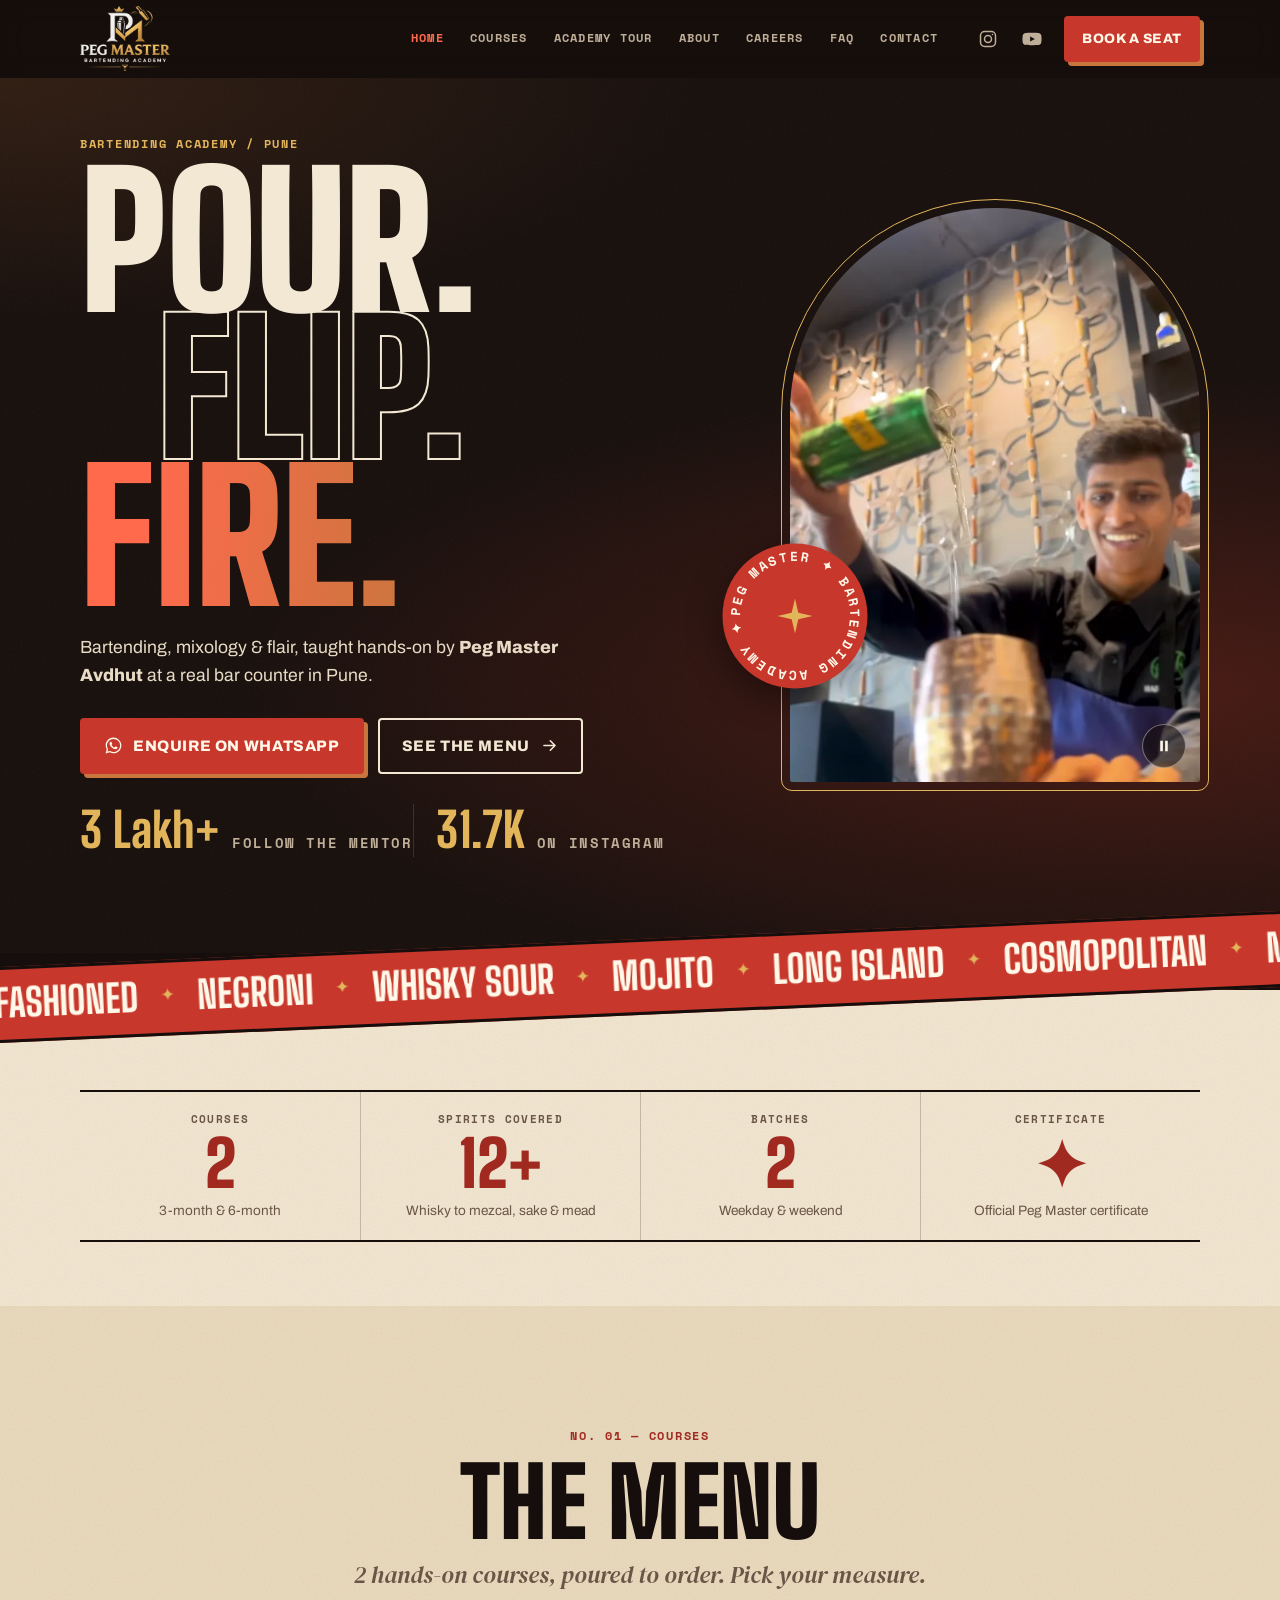
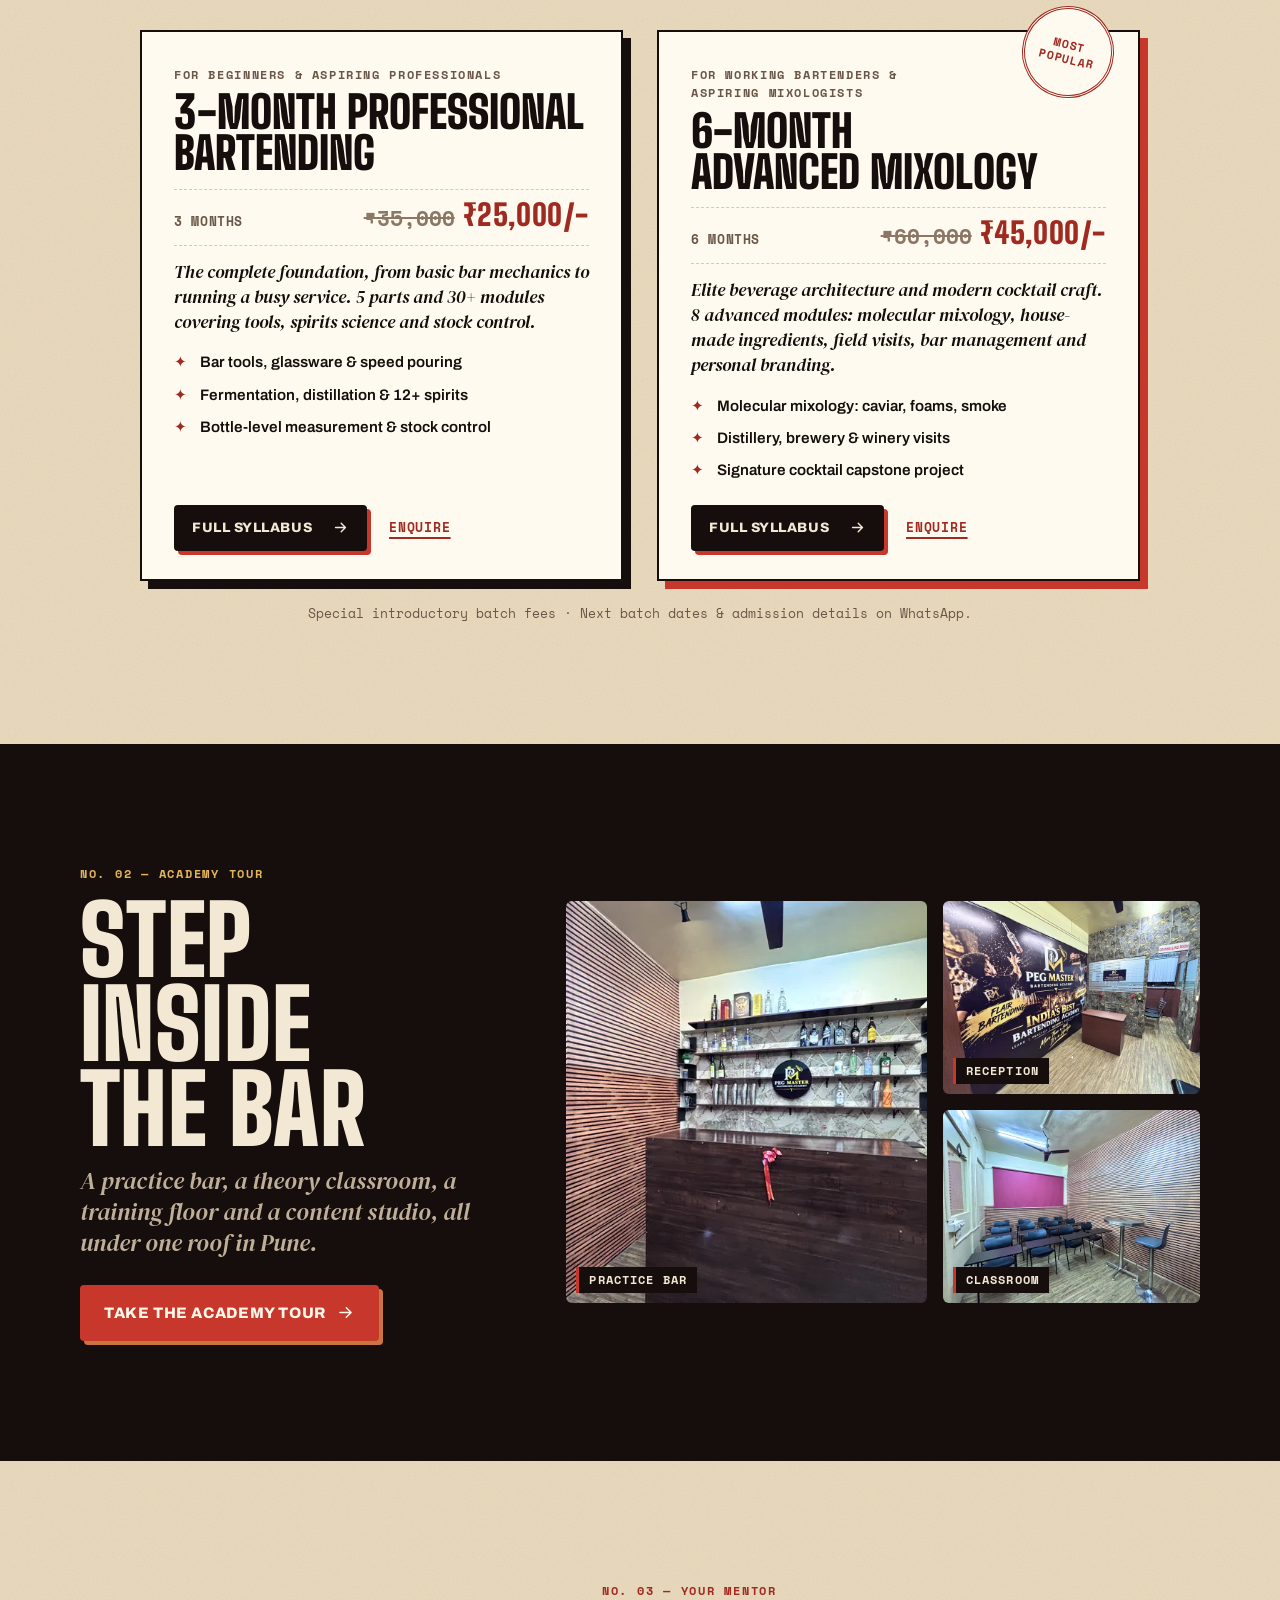
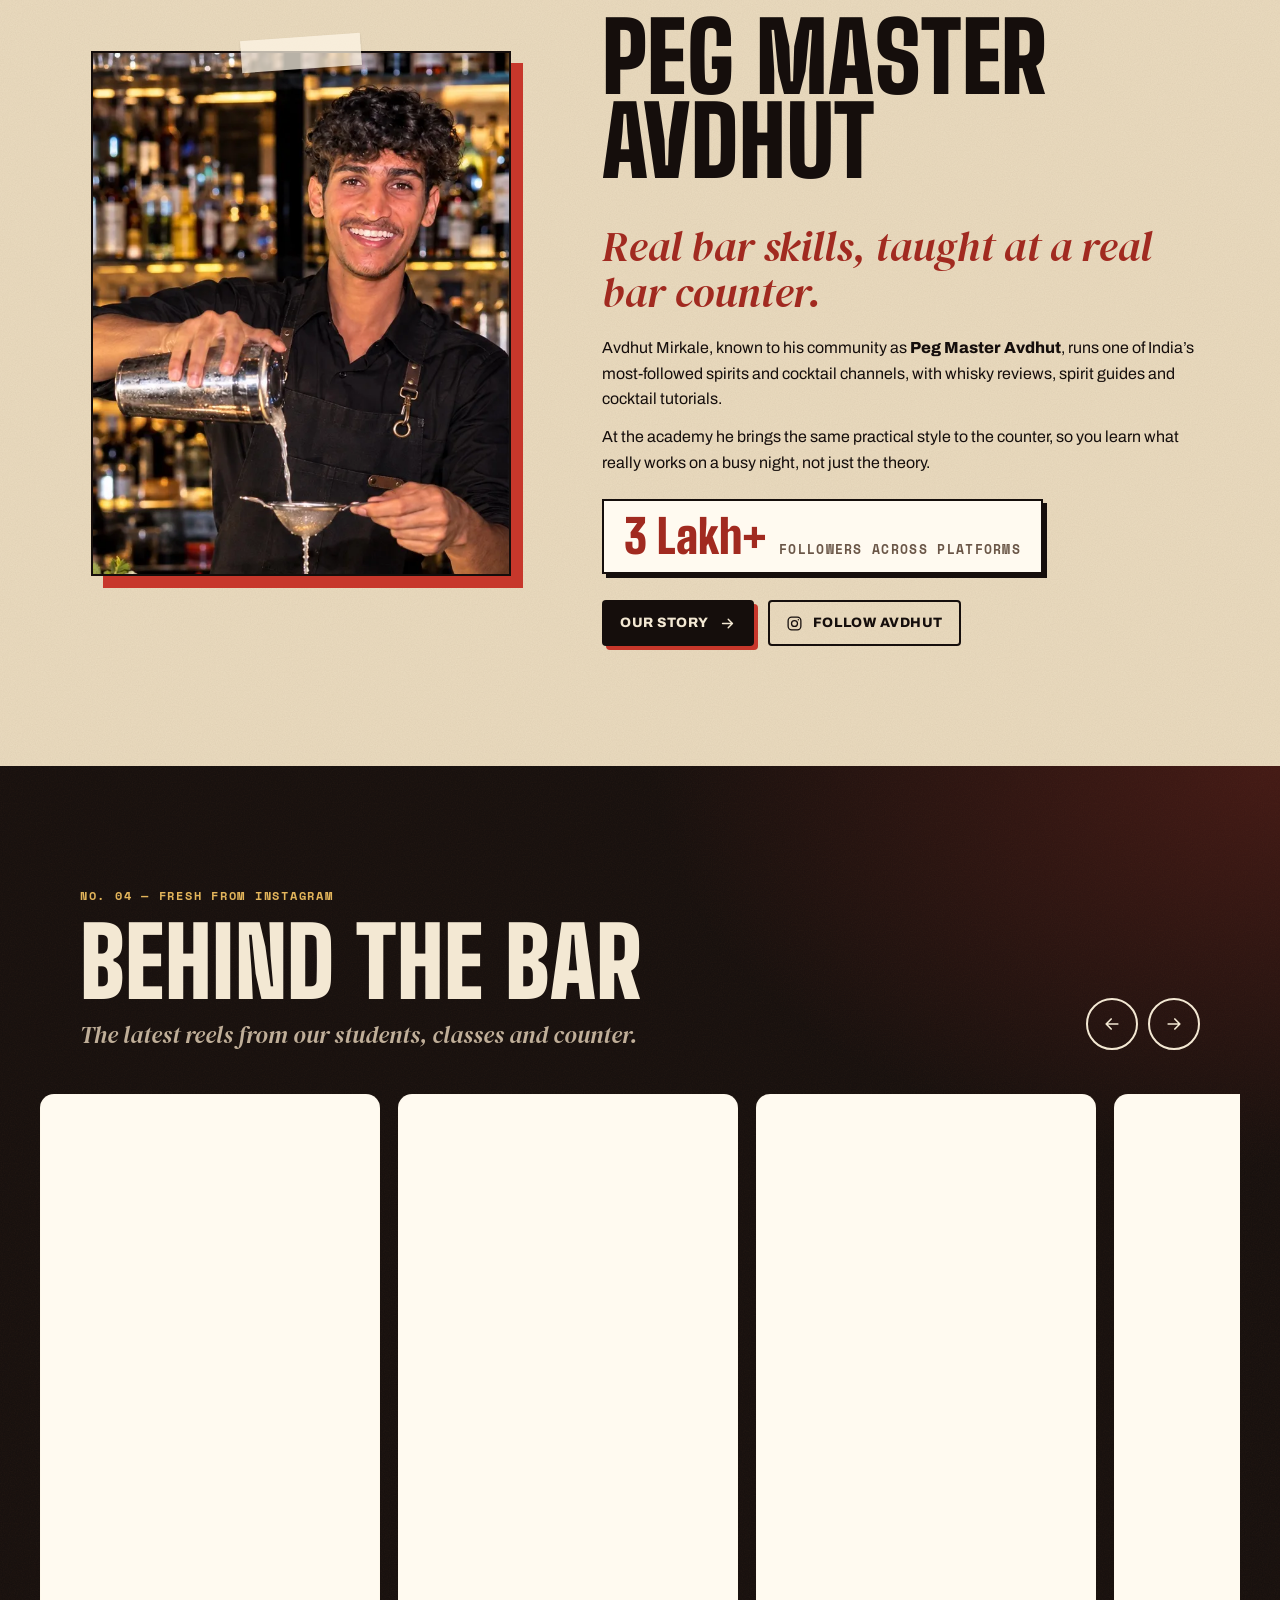
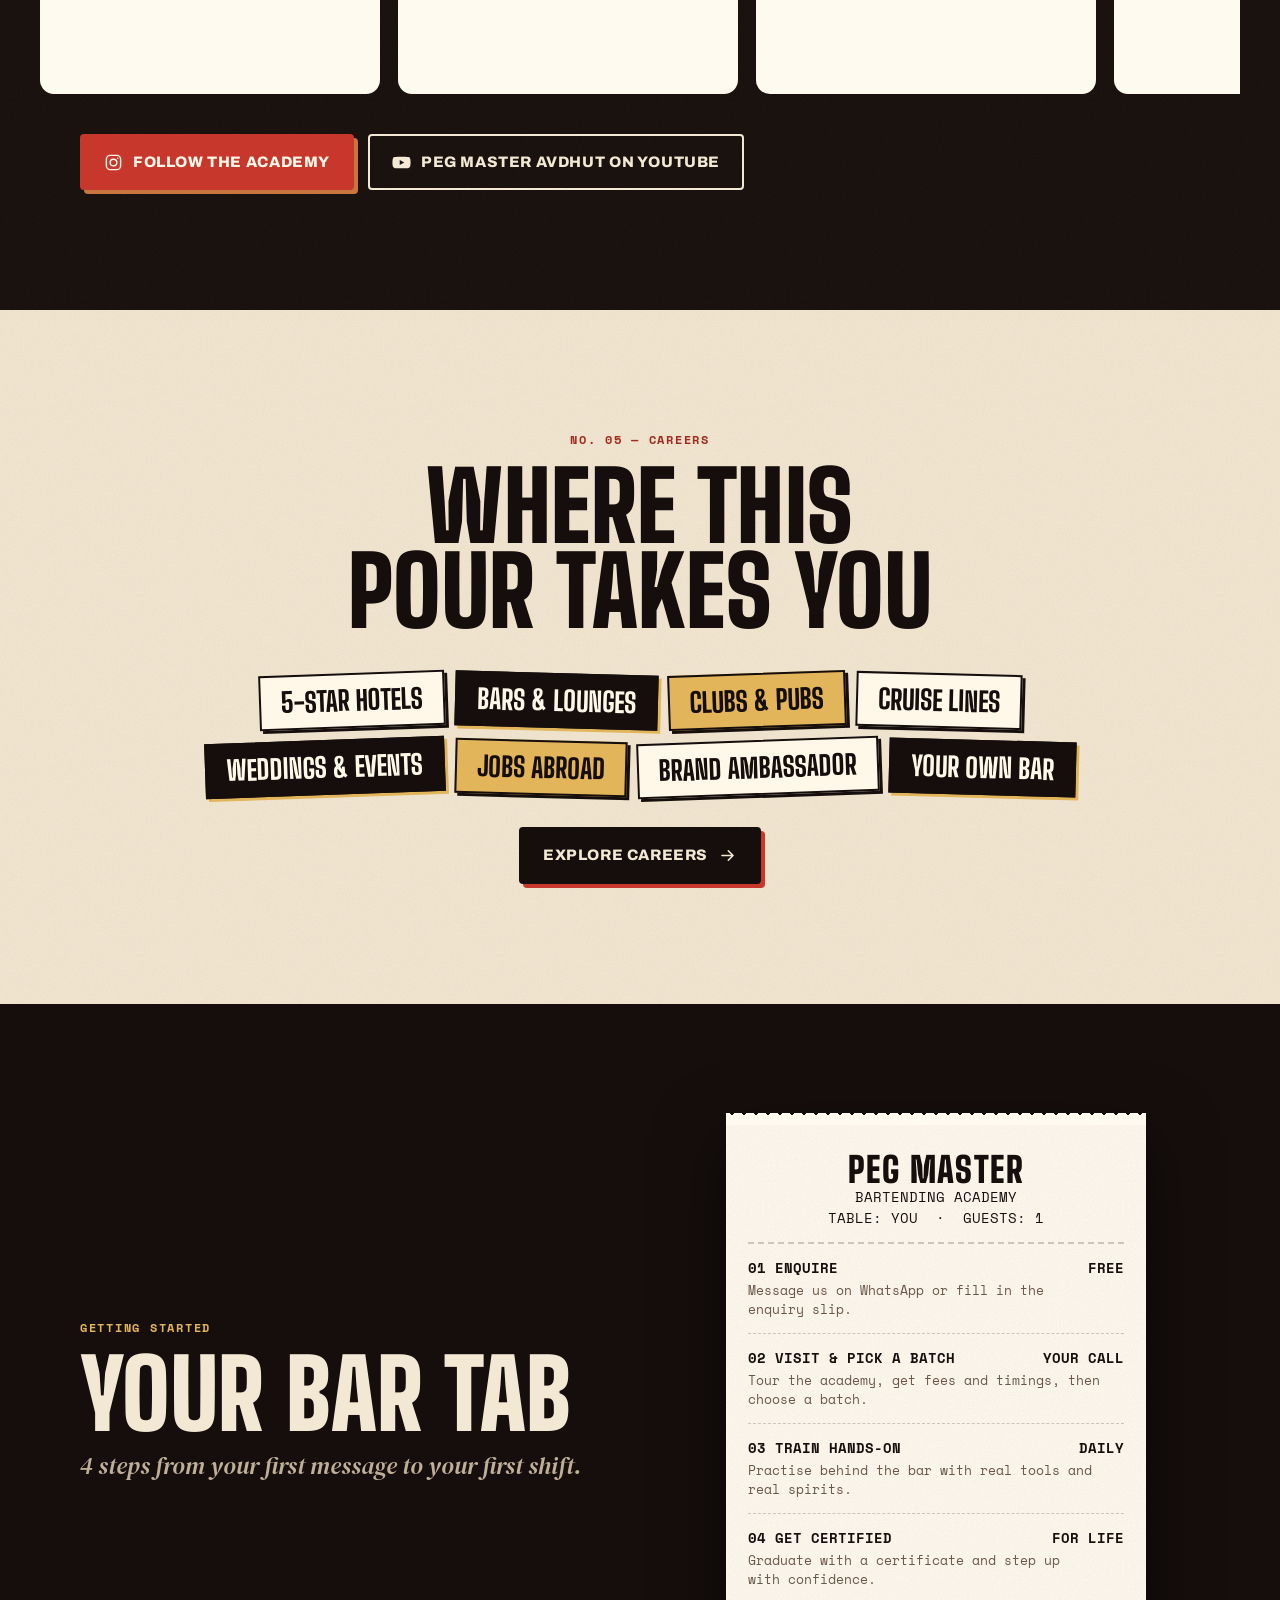
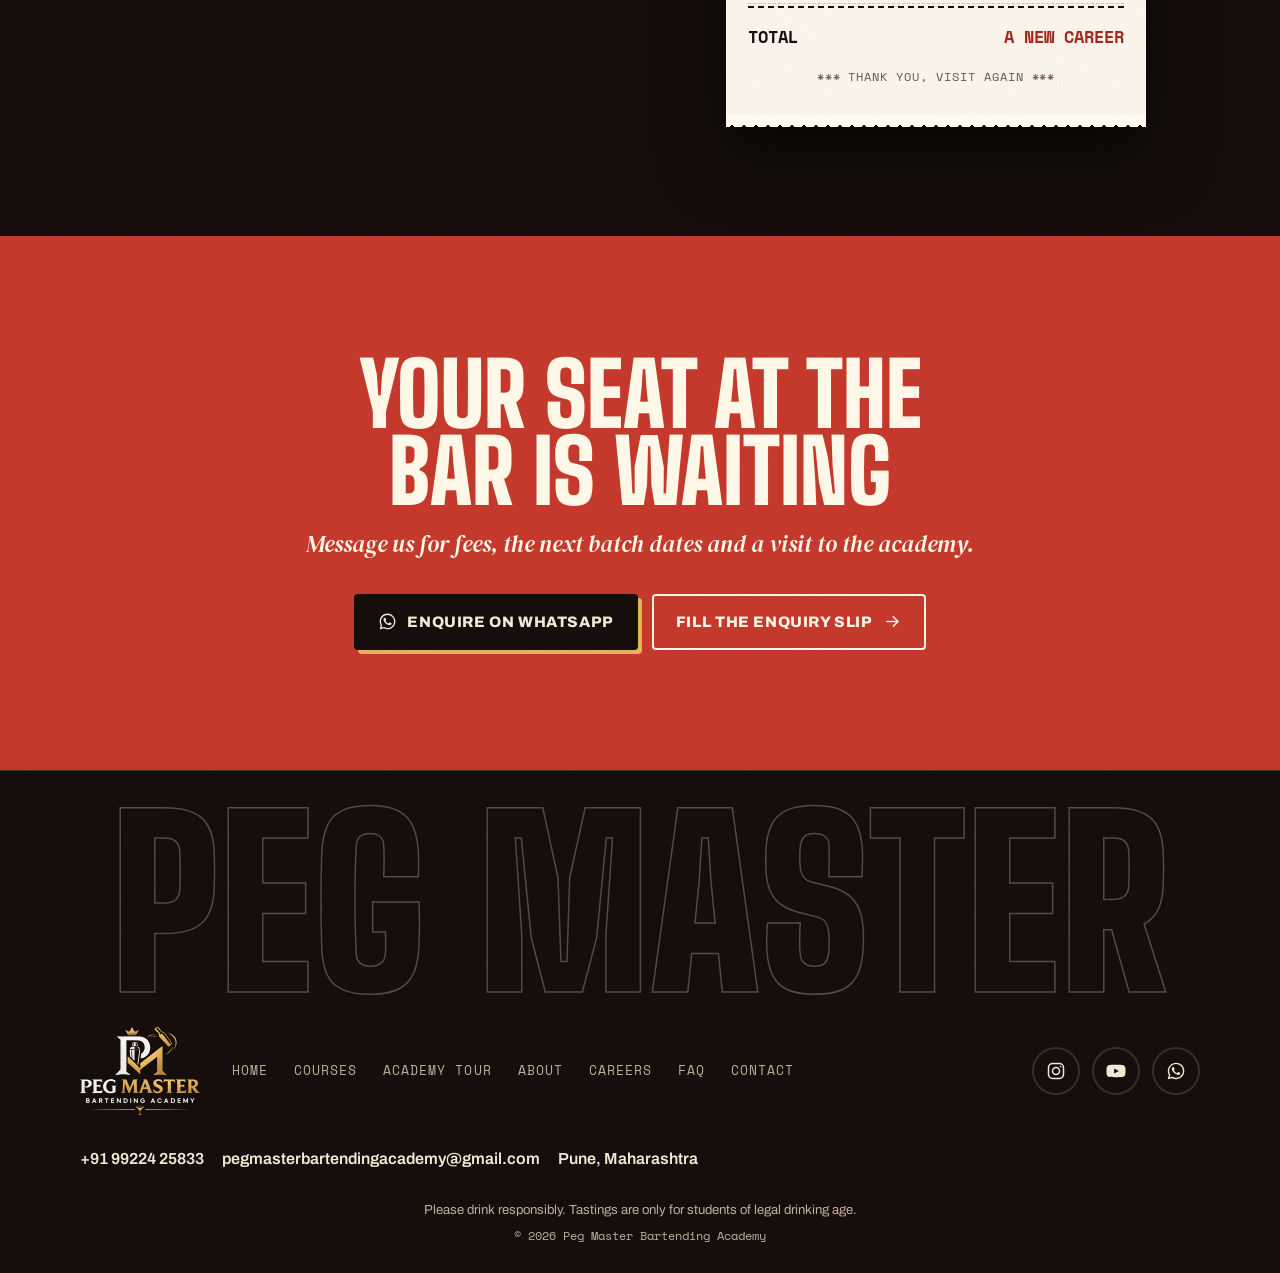
==== commit 585aa0ae: "Add Home to the menu and rename Campus to Academy Tour The tour page moves from /campus to /tour; ve" ====
--- a/index.html
+++ b/index.html
@@ -272,7 +272,7 @@
 }
   </script>
 </head>
-<body data-page="">
+<body data-page="home">
   <!-- Google Tag Manager (noscript) -->
   <noscript><iframe src="https://www.googletagmanager.com/ns.html?id=GTM-MRDVG5FH" height="0" width="0" style="display:none;visibility:hidden" title="Google Tag Manager"></iframe></noscript>
   <!-- End Google Tag Manager (noscript) -->
@@ -312,8 +312,9 @@
 
       <nav class="nav" id="site-nav" aria-label="Main">
         <ul>
+          <li><a href="/" aria-current="page">Home</a></li>
           <li><a href="/courses">Courses</a></li>
-          <li><a href="/campus">Campus</a></li>
+          <li><a href="/tour">Academy Tour</a></li>
           <li><a href="/about">About</a></li>
           <li><a href="/careers">Careers</a></li>
           <li><a href="/faq">FAQ</a></li>
@@ -443,10 +444,10 @@
     <section class="section ink" id="campus" aria-labelledby="campus-title">
       <div class="container campus-teaser">
         <header class="sec-head sec-head--left reveal">
-          <p class="kicker">No. 02 — The Campus</p>
+          <p class="kicker">No. 02 — Academy Tour</p>
           <h2 id="campus-title">Step Inside the Bar</h2>
           <p class="sec-lead">A practice bar, a theory classroom, a training floor and a content studio, all under one roof in Pune.</p>
-          <a class="btn btn-red" href="/campus">Take the Campus Tour <svg class="icon" aria-hidden="true"><use href="#i-arrow"/></svg></a>
+          <a class="btn btn-red" href="/tour">Take the Academy Tour <svg class="icon" aria-hidden="true"><use href="#i-arrow"/></svg></a>
         </header>
         <div class="mosaic">
           <figure class="reveal"><img src="/assets/campus-practice-bar-1200.webp" srcset="/assets/campus-practice-bar-720.webp 720w, /assets/campus-practice-bar-1200.webp 1200w" sizes="(min-width: 960px) 40vw, 100vw" alt="Practice bar: wooden bar counter in front of shelves stocked with spirit bottles and the Peg Master logo" width="1200" height="900" loading="lazy" decoding="async"><figcaption>Practice bar</figcaption></figure>
@@ -559,7 +560,7 @@
           </div>
           <ol class="receipt-items">
             <li><div class="r-row"><span>01 Enquire</span><b>FREE</b></div><p>Message us on WhatsApp or fill in the enquiry slip.</p></li>
-            <li><div class="r-row"><span>02 Visit &amp; pick a batch</span><b>YOUR CALL</b></div><p>See the campus, get fees and timings, then choose a batch.</p></li>
+            <li><div class="r-row"><span>02 Visit &amp; pick a batch</span><b>YOUR CALL</b></div><p>Tour the academy, get fees and timings, then choose a batch.</p></li>
             <li><div class="r-row"><span>03 Train hands-on</span><b>DAILY</b></div><p>Practise behind the bar with real tools and real spirits.</p></li>
             <li><div class="r-row"><span>04 Get certified</span><b>FOR LIFE</b></div><p>Graduate with a certificate and step up with confidence.</p></li>
           </ol>
@@ -573,7 +574,7 @@
     <section class="section red cta-band" aria-labelledby="cta-title">
       <div class="container cta-inner">
         <h2 id="cta-title" class="reveal">Your Seat at the Bar Is Waiting</h2>
-        <p class="reveal">Message us for fees, the next batch dates and a campus visit.</p>
+        <p class="reveal">Message us for fees, the next batch dates and a visit to the academy.</p>
         <div class="cta-actions reveal">
           <a class="btn btn-ink" href="https://wa.me/919922425833?text=Hi%20Peg%20Master%2C%20I%27d%20like%20to%20know%20about%20your%20bartending%20courses." target="_blank" rel="noopener"><svg class="icon" aria-hidden="true"><use href="#i-whatsapp"/></svg> Enquire on WhatsApp</a>
           <a class="btn btn-cream-line" href="/contact">Fill the Enquiry Slip <svg class="icon" aria-hidden="true"><use href="#i-arrow"/></svg></a>
@@ -590,8 +591,9 @@
         <a href="/" aria-label="Peg Master Bartending Academy, home"><img src="/assets/logo-sm.webp" alt="" width="240" height="175" loading="lazy" class="footer-logo"></a>
         <nav aria-label="Footer">
           <ul class="footer-links">
+            <li><a href="/">Home</a></li>
             <li><a href="/courses">Courses</a></li>
-            <li><a href="/campus">Campus</a></li>
+            <li><a href="/tour">Academy Tour</a></li>
             <li><a href="/about">About</a></li>
             <li><a href="/careers">Careers</a></li>
             <li><a href="/faq">FAQ</a></li>
--- a/css/styles.css
+++ b/css/styles.css
@@ -844,6 +844,7 @@
 
 @media (min-width: 960px) and (max-width: 1099px) {
   .nav-social { display: none; }
+  .nav ul a { padding-inline: 8px; letter-spacing: 0.06em; }
 }
 
 /* =========================================================
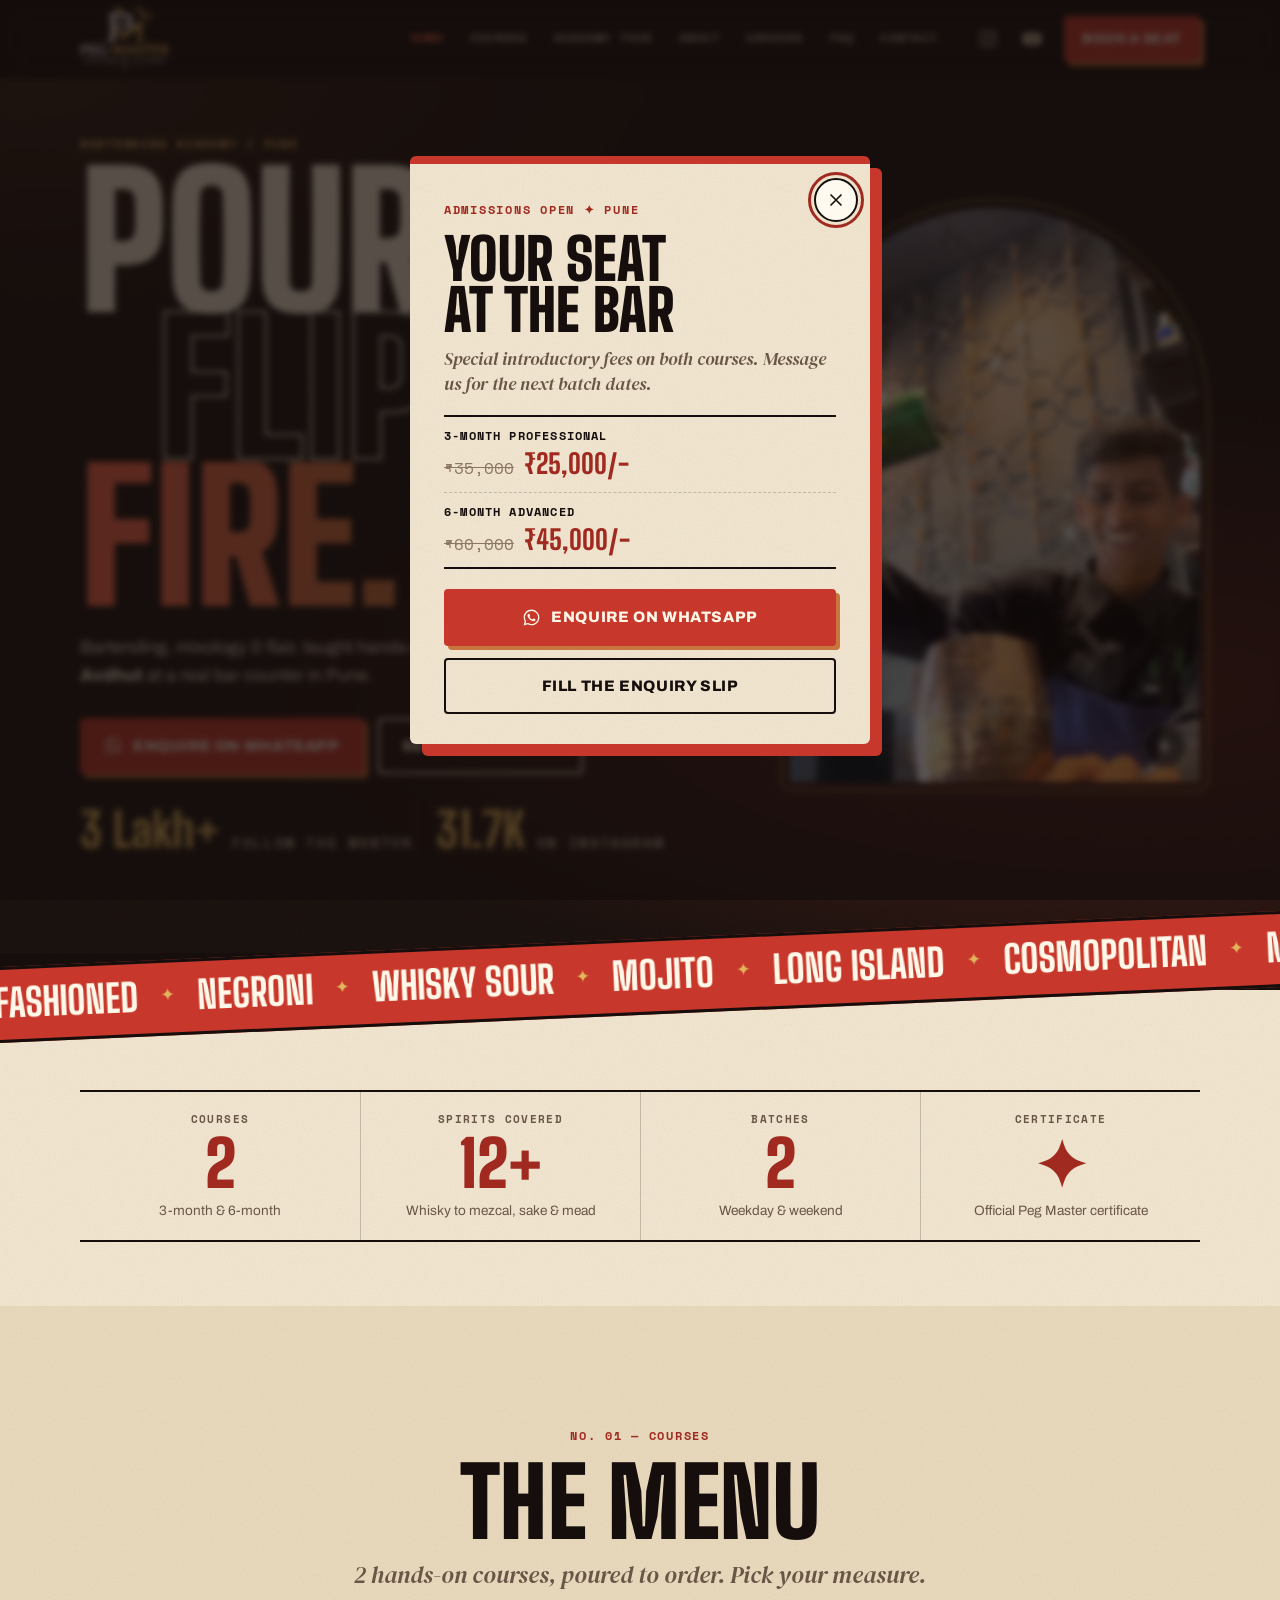
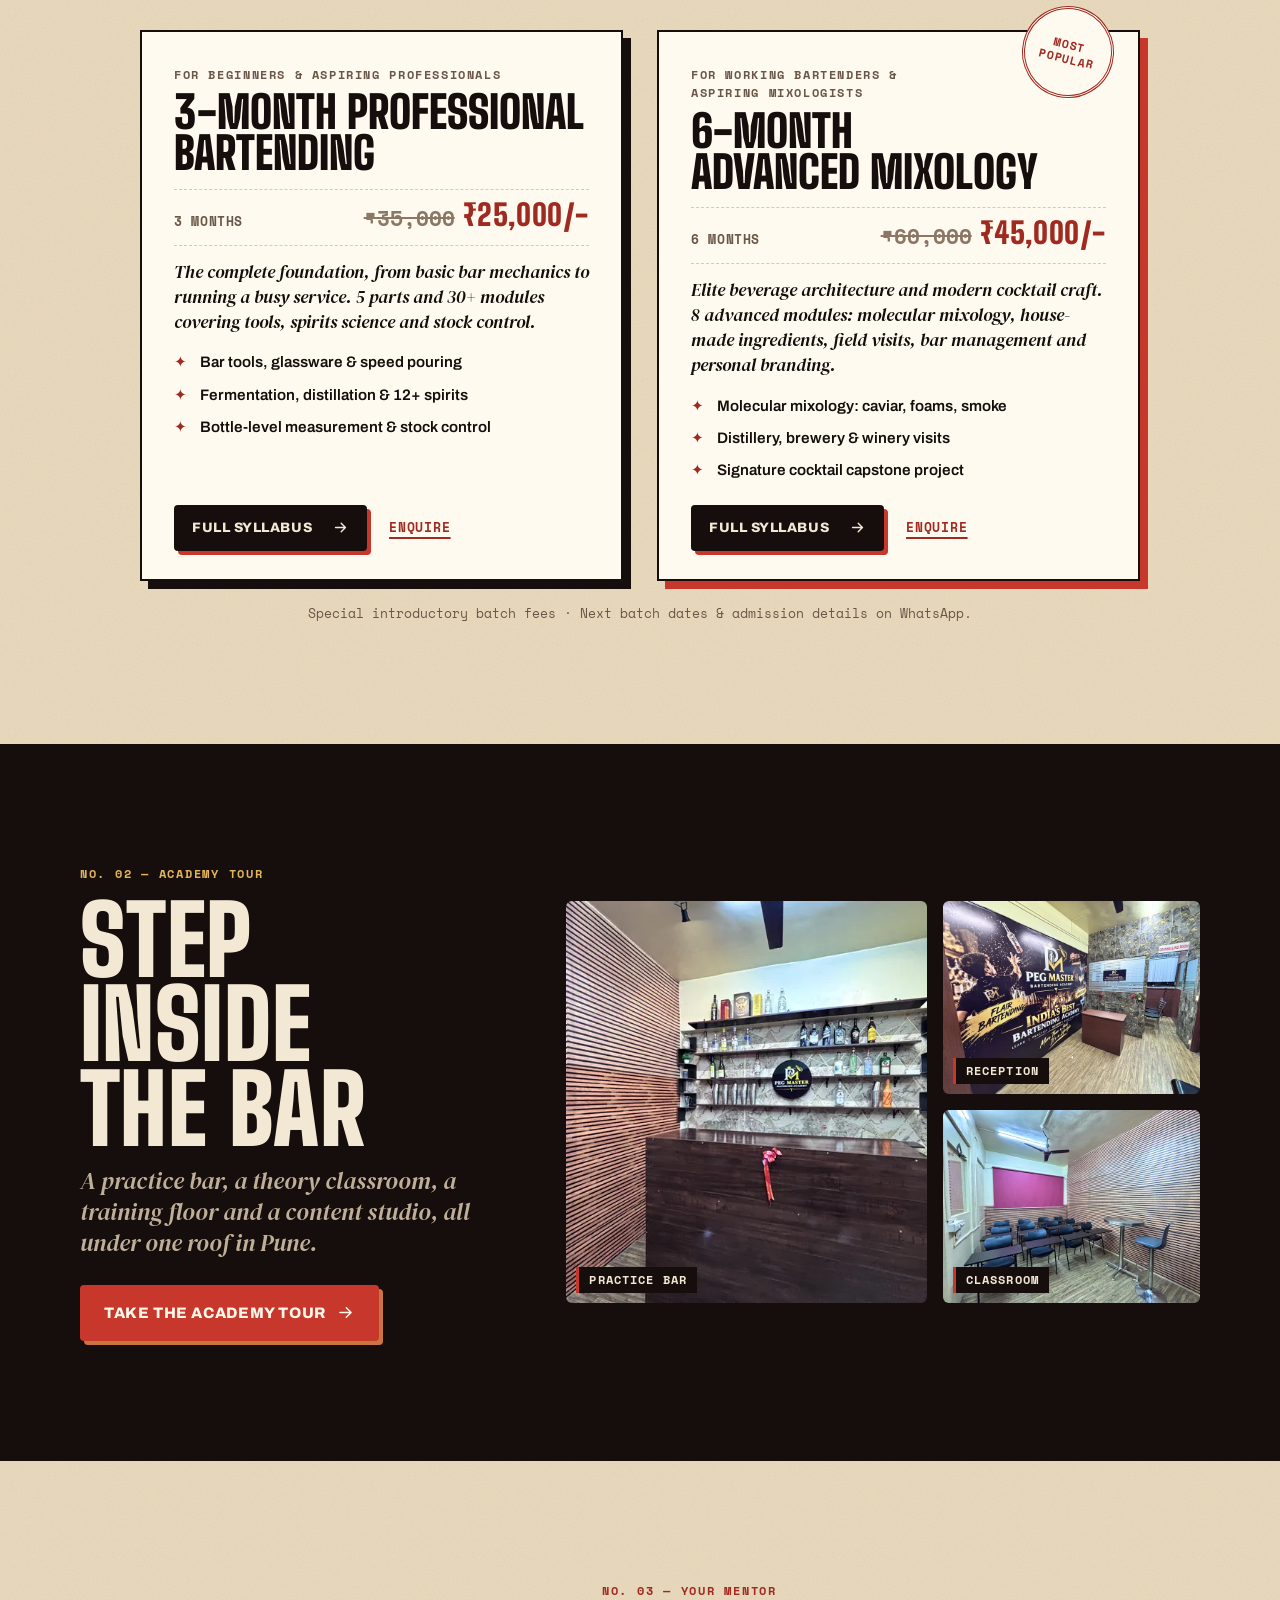
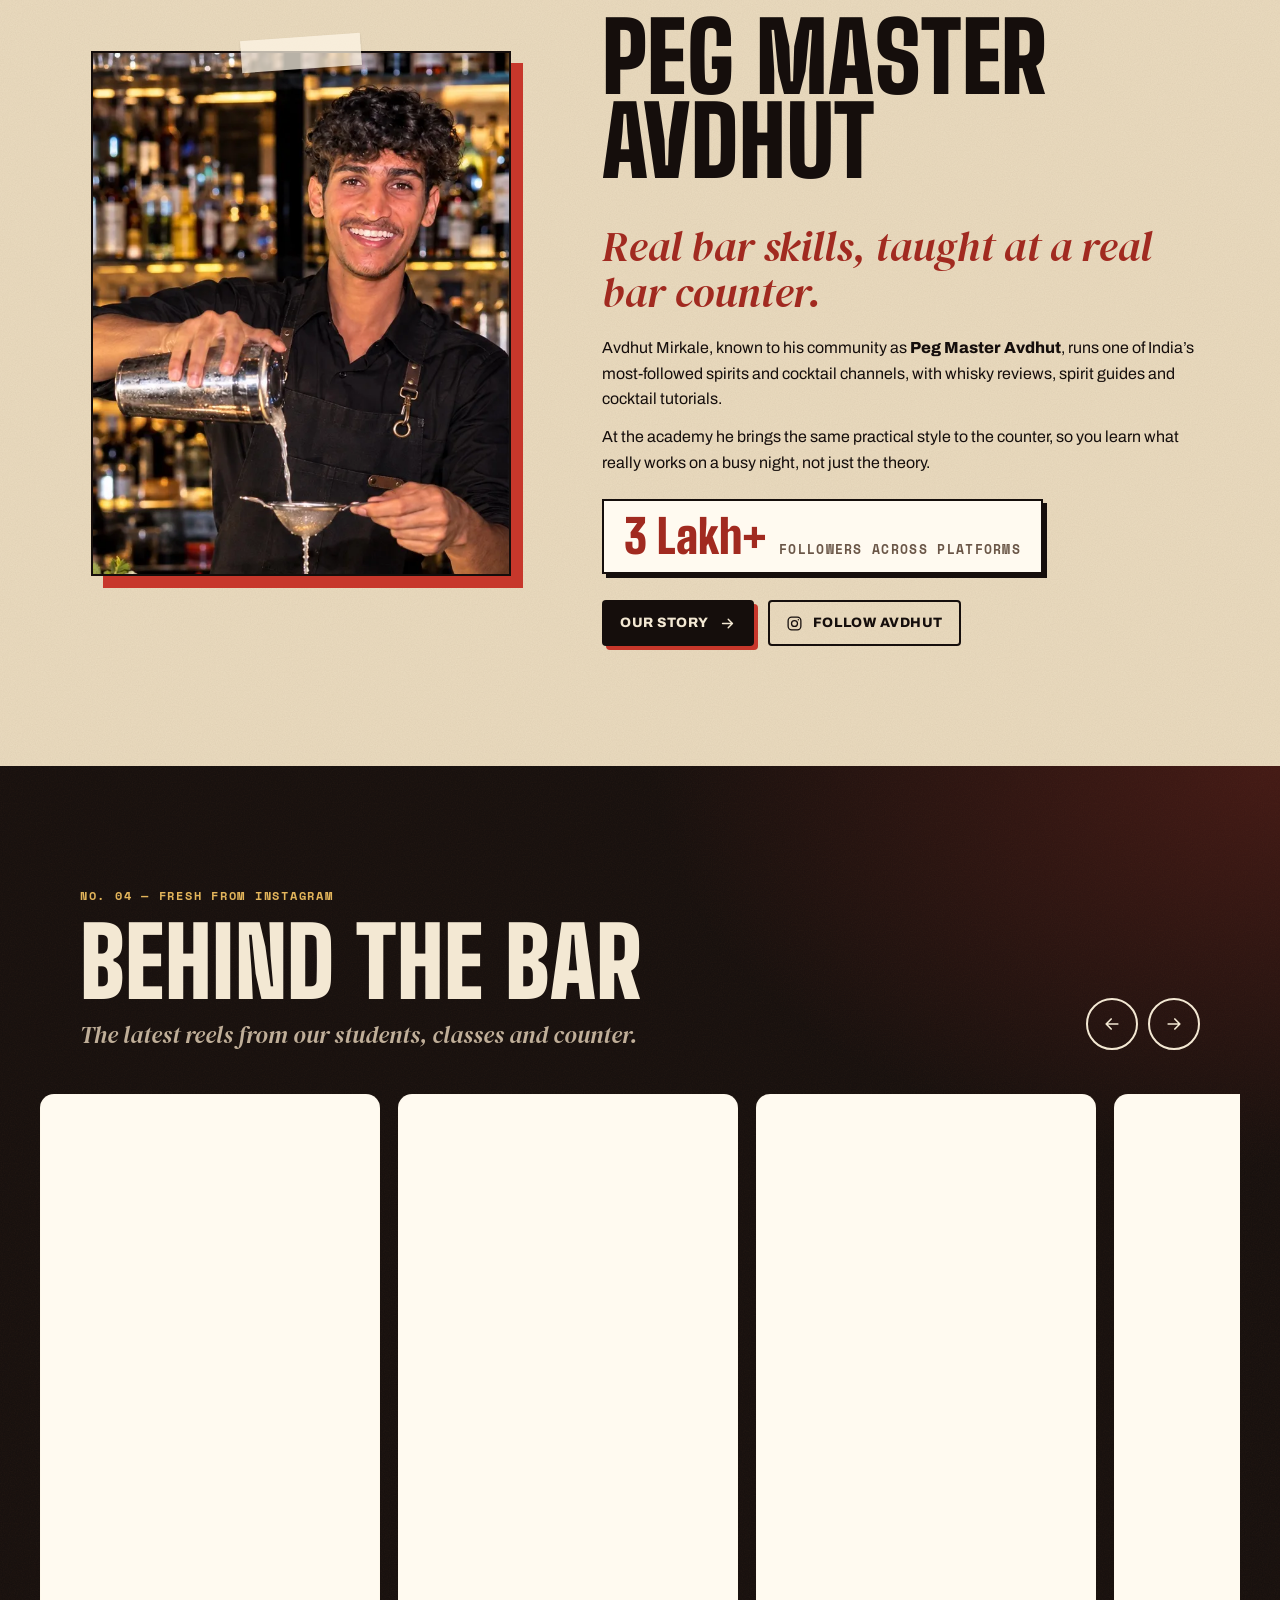
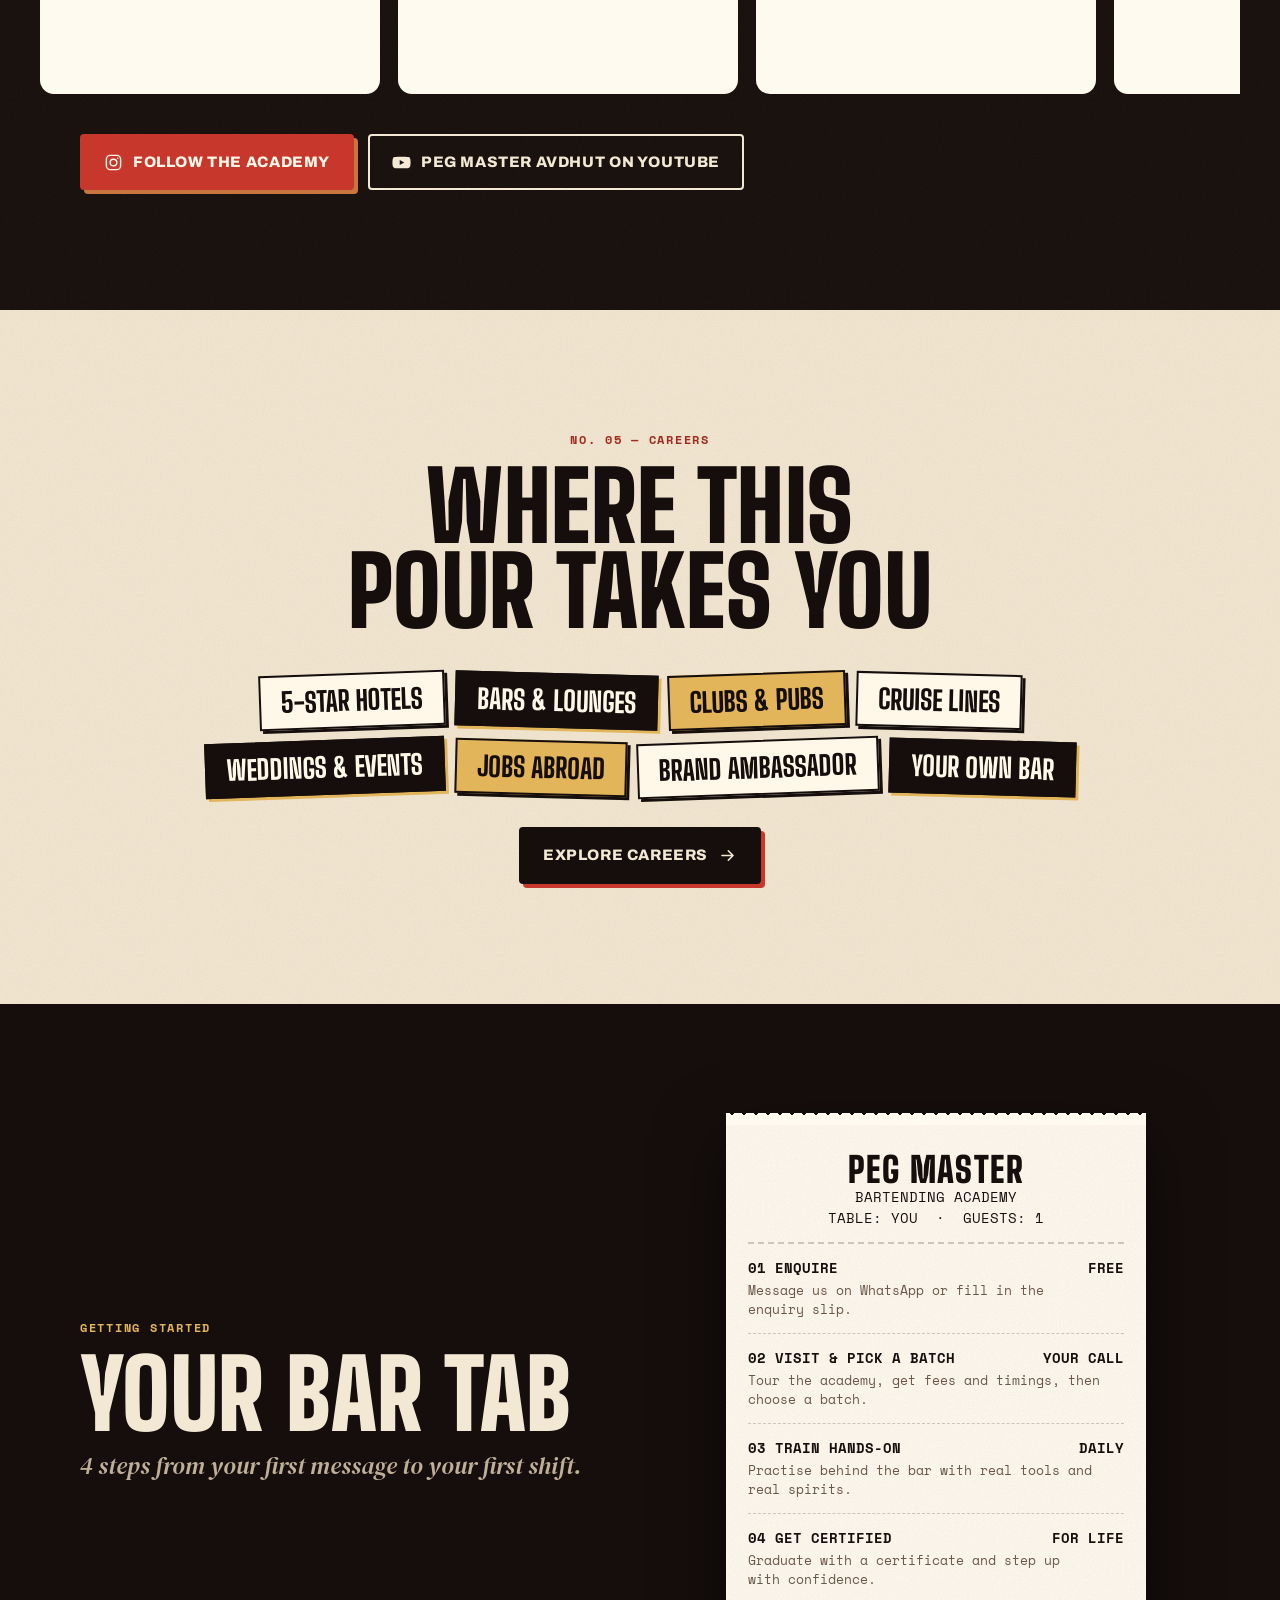
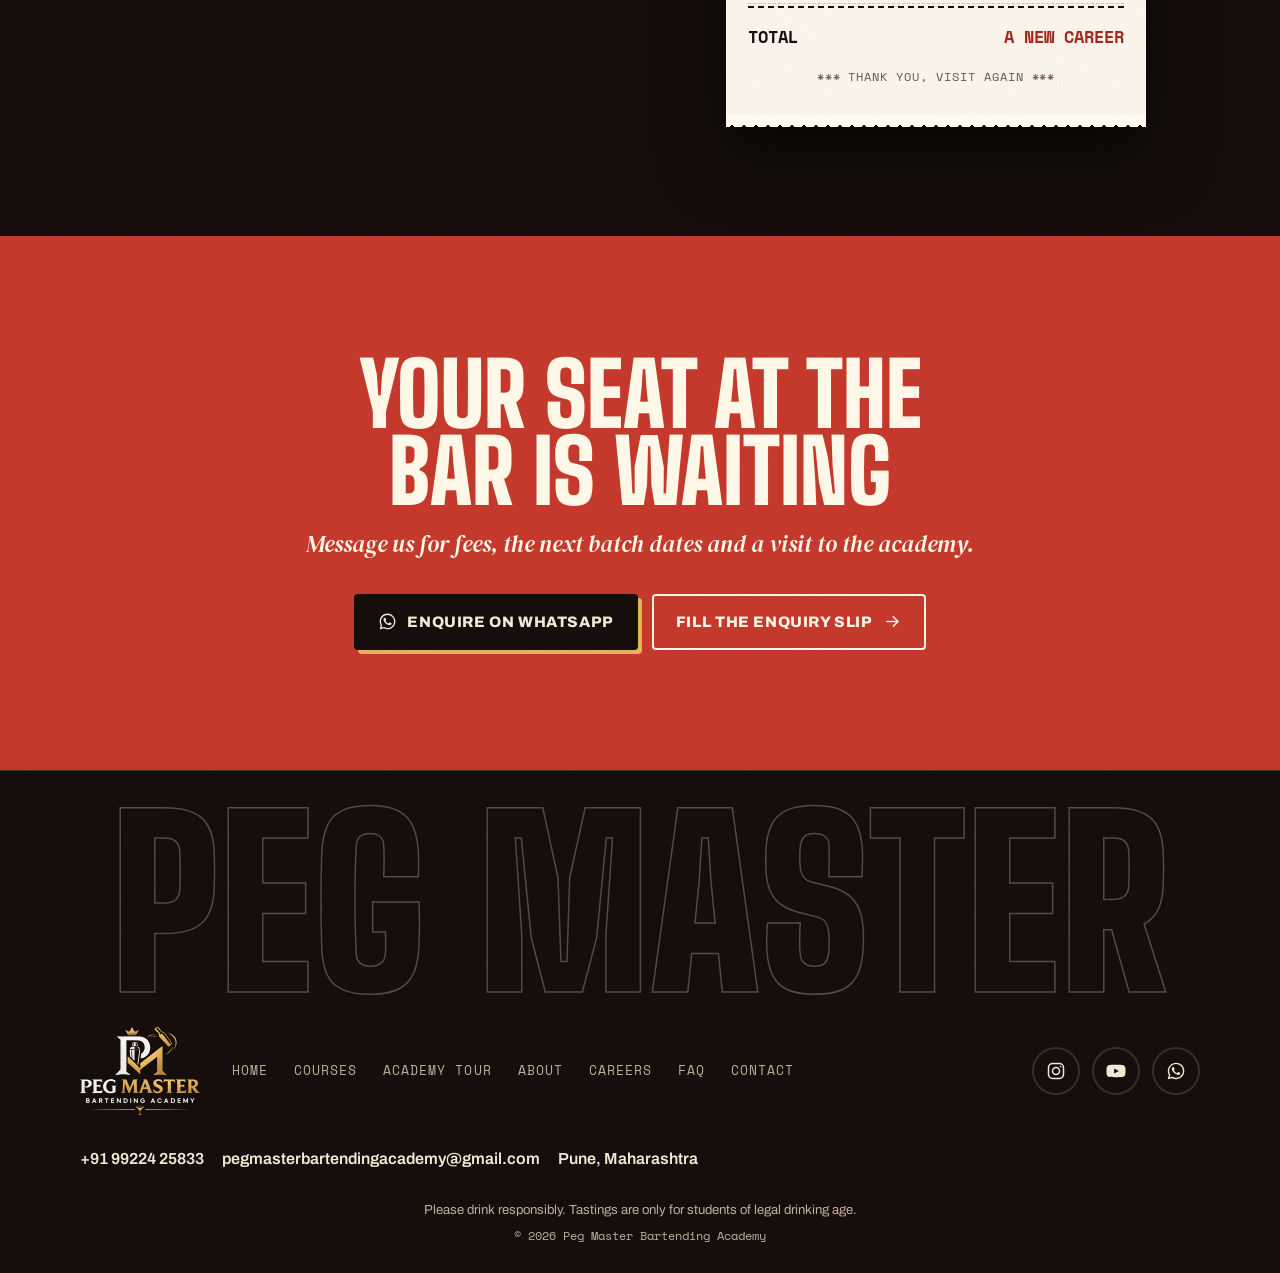
==== commit 7b61356a: "Add an admissions popup with both course fees Shows once per visit after 10 seconds or 40% scroll, n" ====
--- a/index.html
+++ b/index.html
@@ -583,6 +583,22 @@
     </section>
   </main>
 
+  <!-- ============ POPUP: admissions open (main.js shows it once per visit) ============ -->
+  <dialog class="promo" aria-labelledby="promo-title">
+    <button class="promo-close" type="button" aria-label="Close"><svg class="icon" aria-hidden="true"><use href="#i-close"/></svg></button>
+    <p class="kicker">Admissions Open <span aria-hidden="true">✦</span> Pune</p>
+    <h2 id="promo-title">Your Seat at the Bar</h2>
+    <p class="promo-lead">Special introductory fees on both courses. Message us for the next batch dates.</p>
+    <ul class="promo-fees">
+      <li><span>3-Month Professional</span><s>₹35,000</s> <strong>₹25,000/-</strong></li>
+      <li><span>6-Month Advanced</span><s>₹60,000</s> <strong>₹45,000/-</strong></li>
+    </ul>
+    <div class="promo-actions">
+      <a class="btn btn-red btn-block" href="https://wa.me/919922425833?text=Hi%20Peg%20Master%2C%20I%27d%20like%20to%20know%20about%20your%20bartending%20courses." target="_blank" rel="noopener"><svg class="icon" aria-hidden="true"><use href="#i-whatsapp"/></svg> Enquire on WhatsApp</a>
+      <a class="btn btn-ink-line btn-block" href="/contact">Fill the Enquiry Slip</a>
+    </div>
+  </dialog>
+
   <!-- ============ FOOTER ============ -->
   <footer class="site-footer">
     <div class="container">
--- a/css/styles.css
+++ b/css/styles.css
@@ -1064,6 +1064,38 @@
   .footer-contact { justify-content: flex-start; }
 }
 
+/* ---------- Popup: admissions open ---------- */
+.promo {
+  position: fixed; inset: auto 0 0 0; margin: 0; width: 100%; max-width: none; max-height: 88vh; overflow-y: auto;
+  padding: 30px 22px calc(22px + var(--safe-b));
+  border: 0; border-top: 8px solid var(--red); border-radius: 14px 14px 0 0;
+  background: var(--grain), var(--paper); color: var(--ink); --focus: var(--red-ink);
+  box-shadow: 0 -20px 60px rgba(0, 0, 0, 0.5);
+}
+.promo[open] { animation: promo-up 0.45s cubic-bezier(0.2, 0.7, 0.2, 1); }
+.promo::backdrop { background: rgba(21, 14, 12, 0.7); backdrop-filter: blur(3px); }
+.promo .kicker { color: var(--red-ink); }
+.promo h2 { font-family: var(--f-display); font-weight: 900; text-transform: uppercase; font-size: clamp(2.6rem, 12vw, 3.6rem); line-height: 0.88; padding-right: 40px; }
+.promo-lead { margin-top: 12px; font-family: var(--f-serif); font-style: italic; font-size: 1.15rem; line-height: 1.35; color: var(--muted-paper); }
+.promo-fees { margin-top: 18px; border-block: 2px solid var(--ink); }
+.promo-fees li { display: flex; flex-wrap: wrap; align-items: baseline; gap: 4px 10px; padding: 10px 0; }
+.promo-fees li + li { border-top: 1.5px dashed var(--line-paper); }
+.promo-fees span { flex: 1 1 100%; font-family: var(--f-mono); font-size: 0.74rem; font-weight: 700; letter-spacing: 0.1em; text-transform: uppercase; }
+.promo-fees s { font-family: var(--f-mono); color: #8c7664; }
+.promo-fees strong { font-family: var(--f-display); font-size: 1.7rem; line-height: 1; color: var(--red-ink); }
+.promo-actions { display: grid; gap: 12px; margin-top: 20px; }
+.promo-close {
+  position: absolute; top: 14px; right: 12px; width: 44px; height: 44px; display: grid; place-items: center;
+  border: 2px solid var(--ink); border-radius: 50%; background: var(--paper-hi); color: var(--ink); cursor: pointer;
+  transition: background-color 0.2s, color 0.2s;
+}
+.promo-close:hover { background: var(--ink); color: var(--paper); }
+.promo-close .icon { width: 20px; height: 20px; }
+@keyframes promo-up { from { transform: translateY(40px); opacity: 0; } }
+@media (min-width: 600px) {
+  .promo { inset: 0; margin: auto; width: min(460px, calc(100% - 48px)); height: fit-content; padding: 36px 34px 30px; border-radius: 6px; box-shadow: 12px 12px 0 var(--red); }
+}
+
 /* ---------- Reduced motion ---------- */
 @media (prefers-reduced-motion: reduce) {
   html { scroll-behavior: auto; }
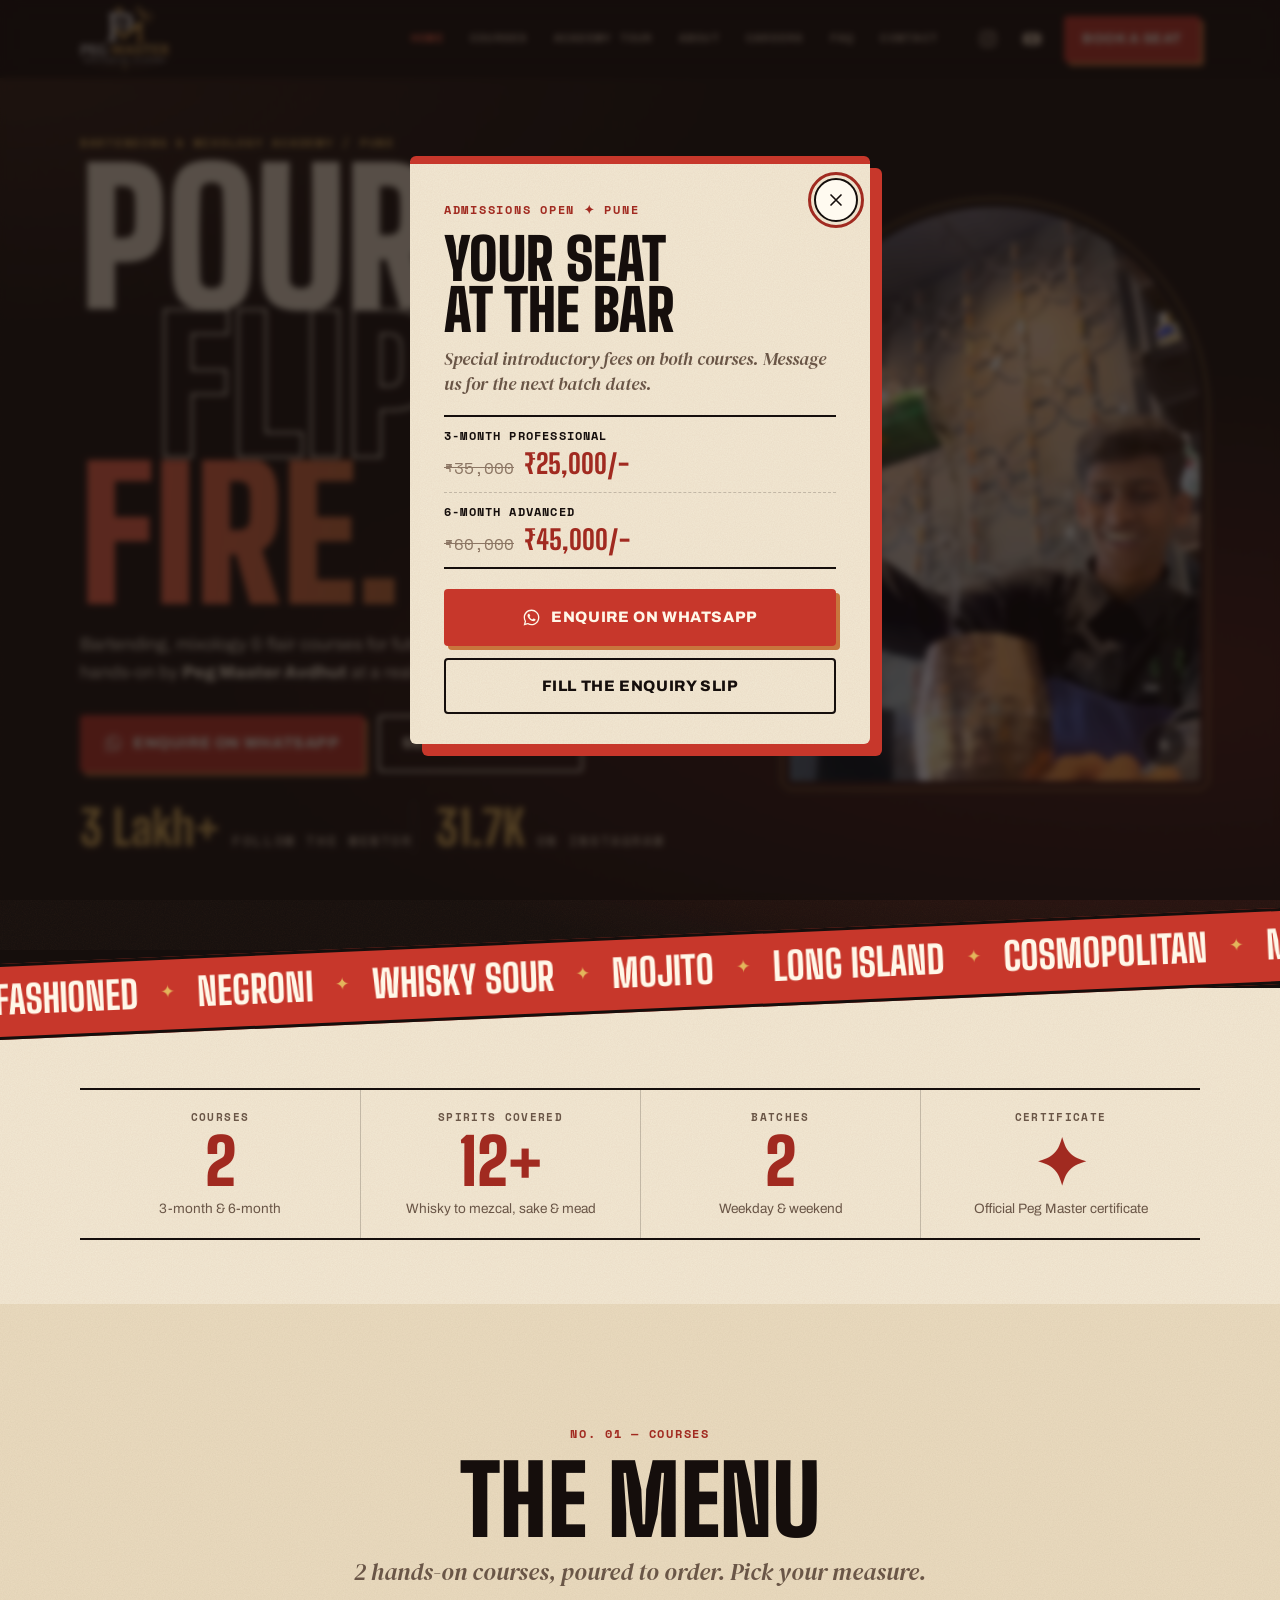
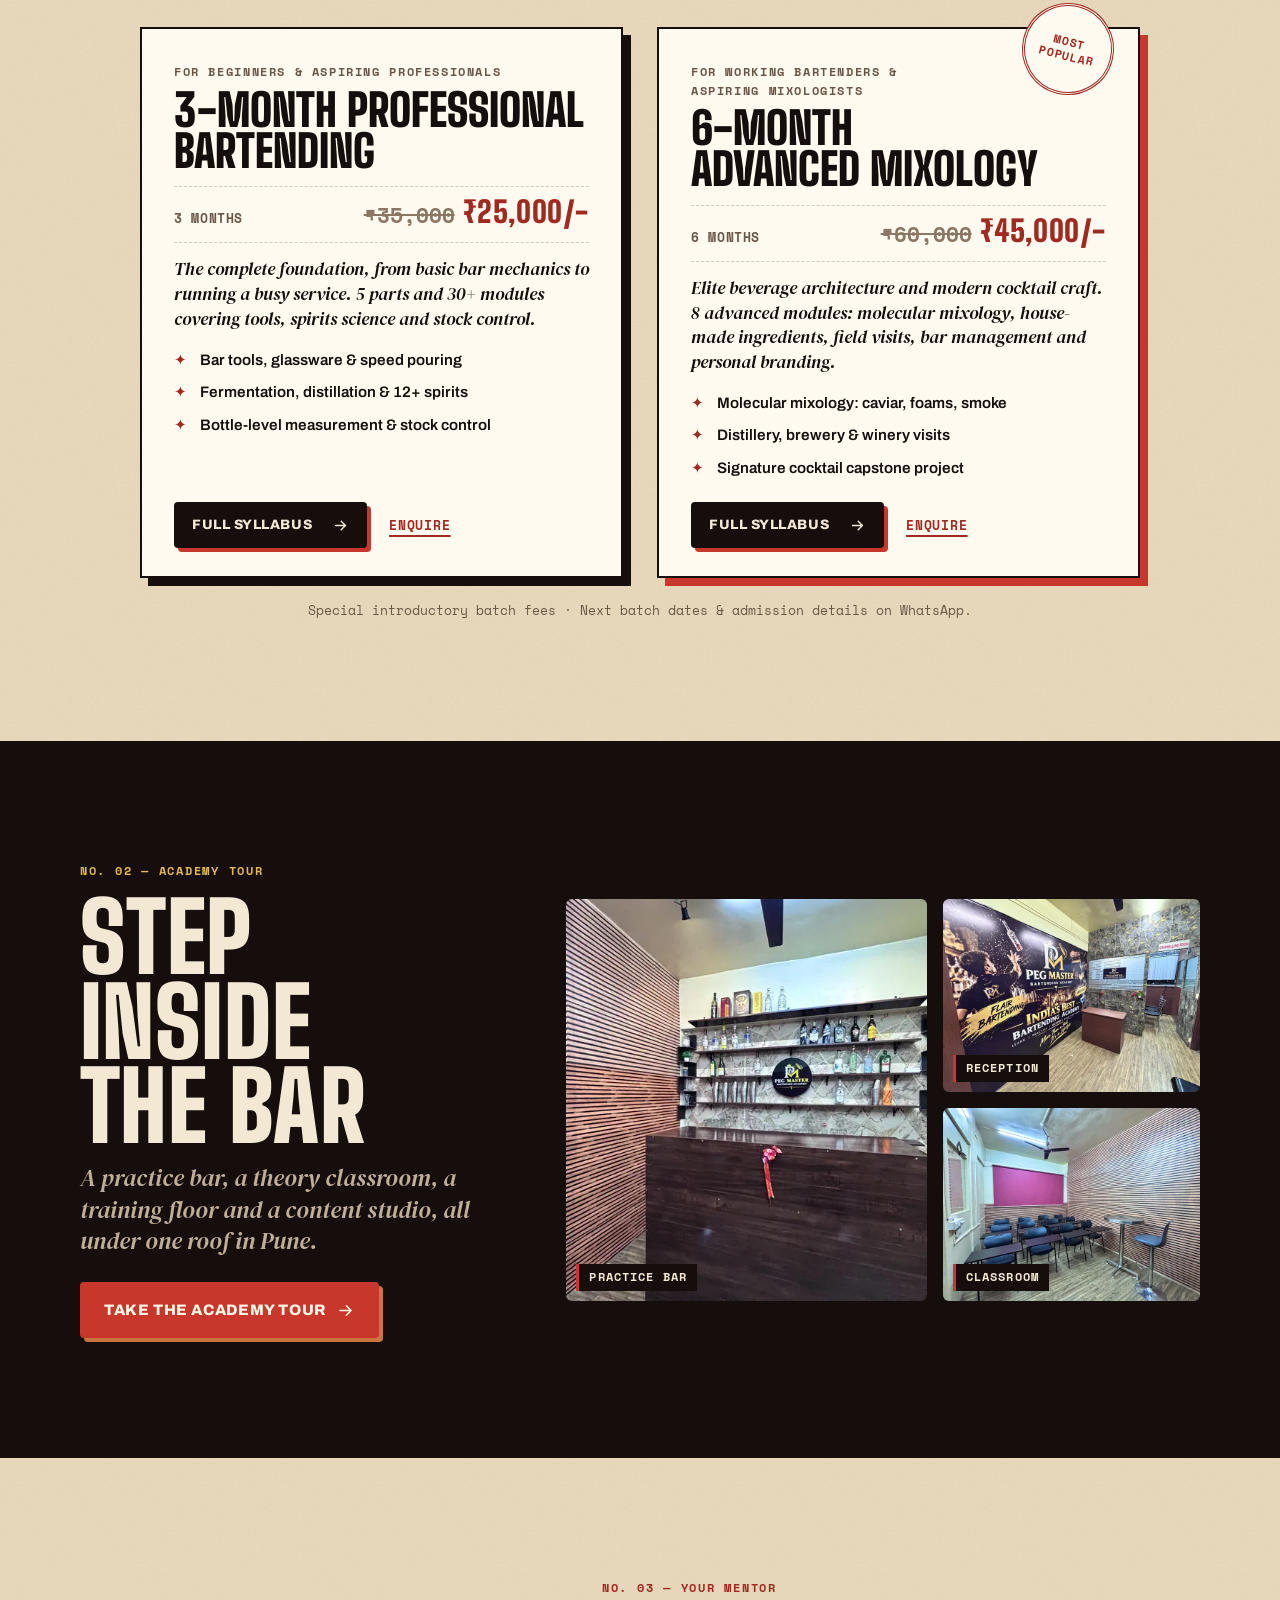
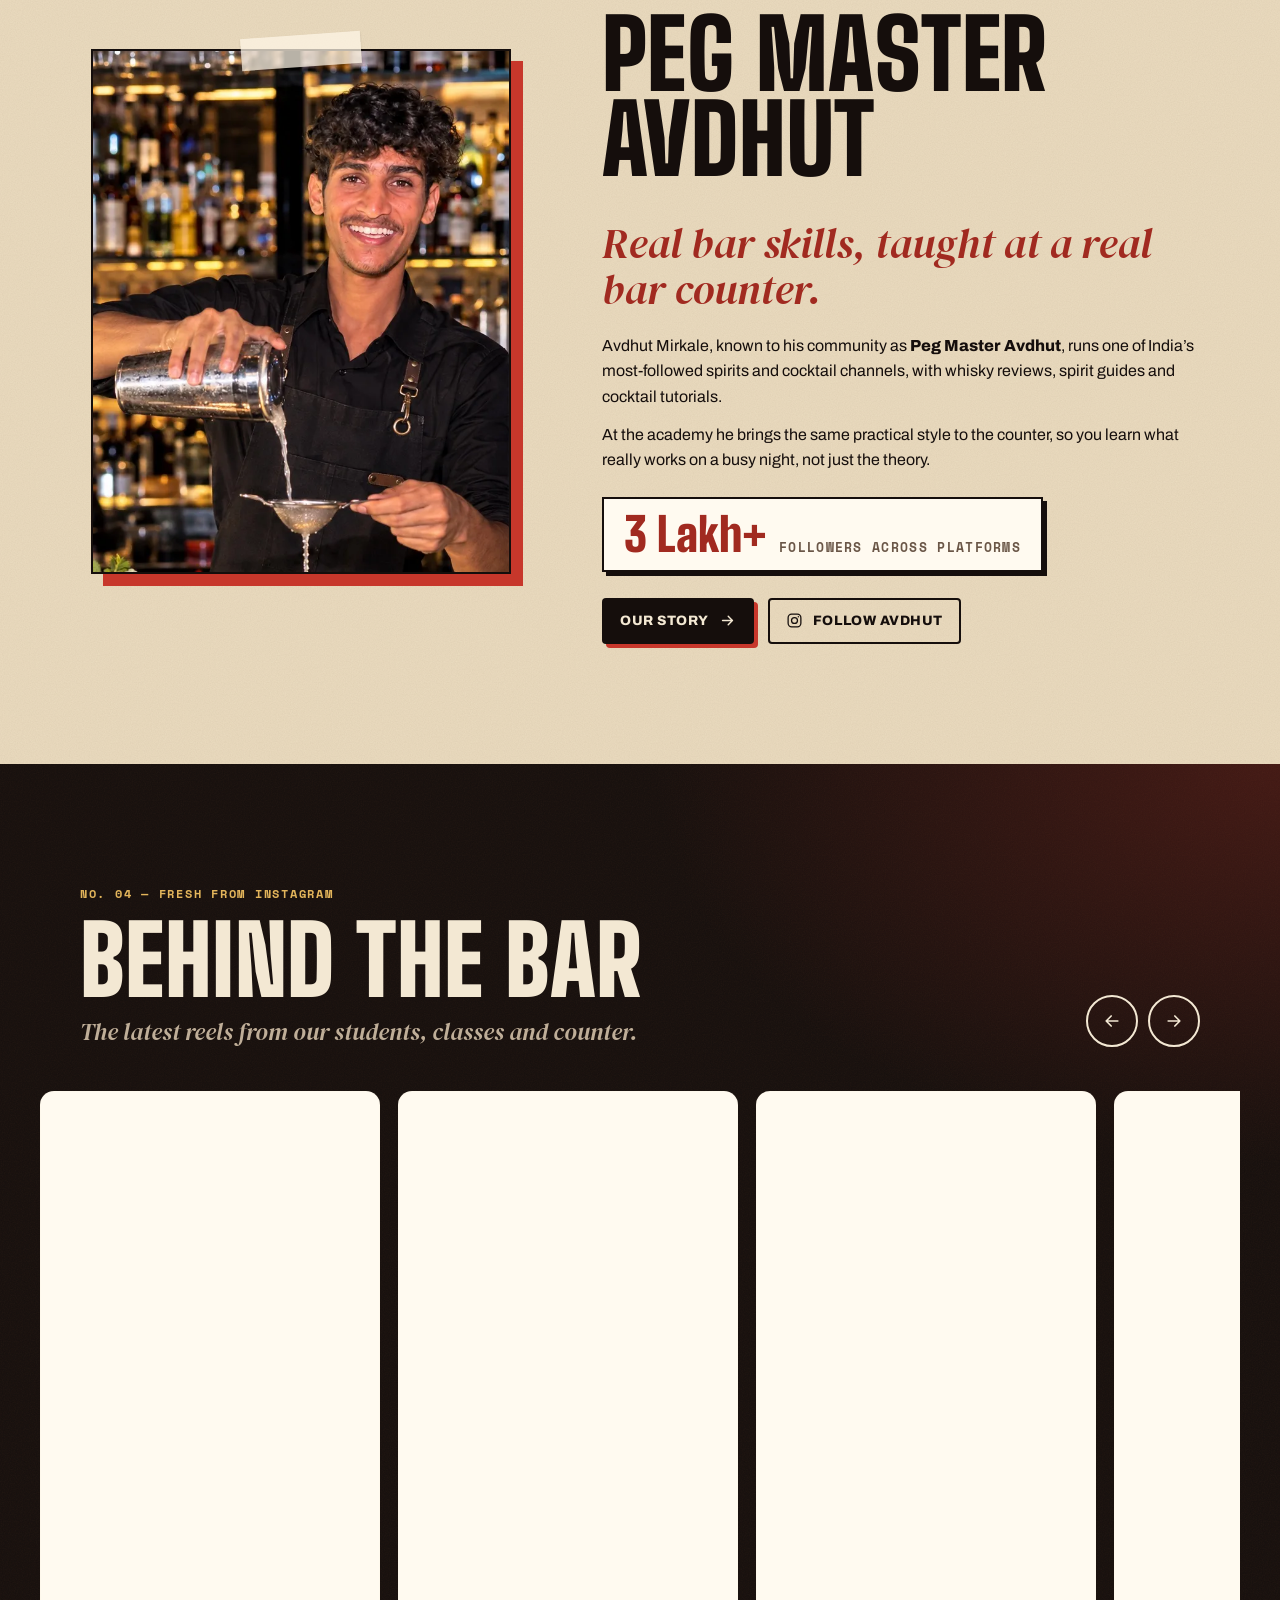
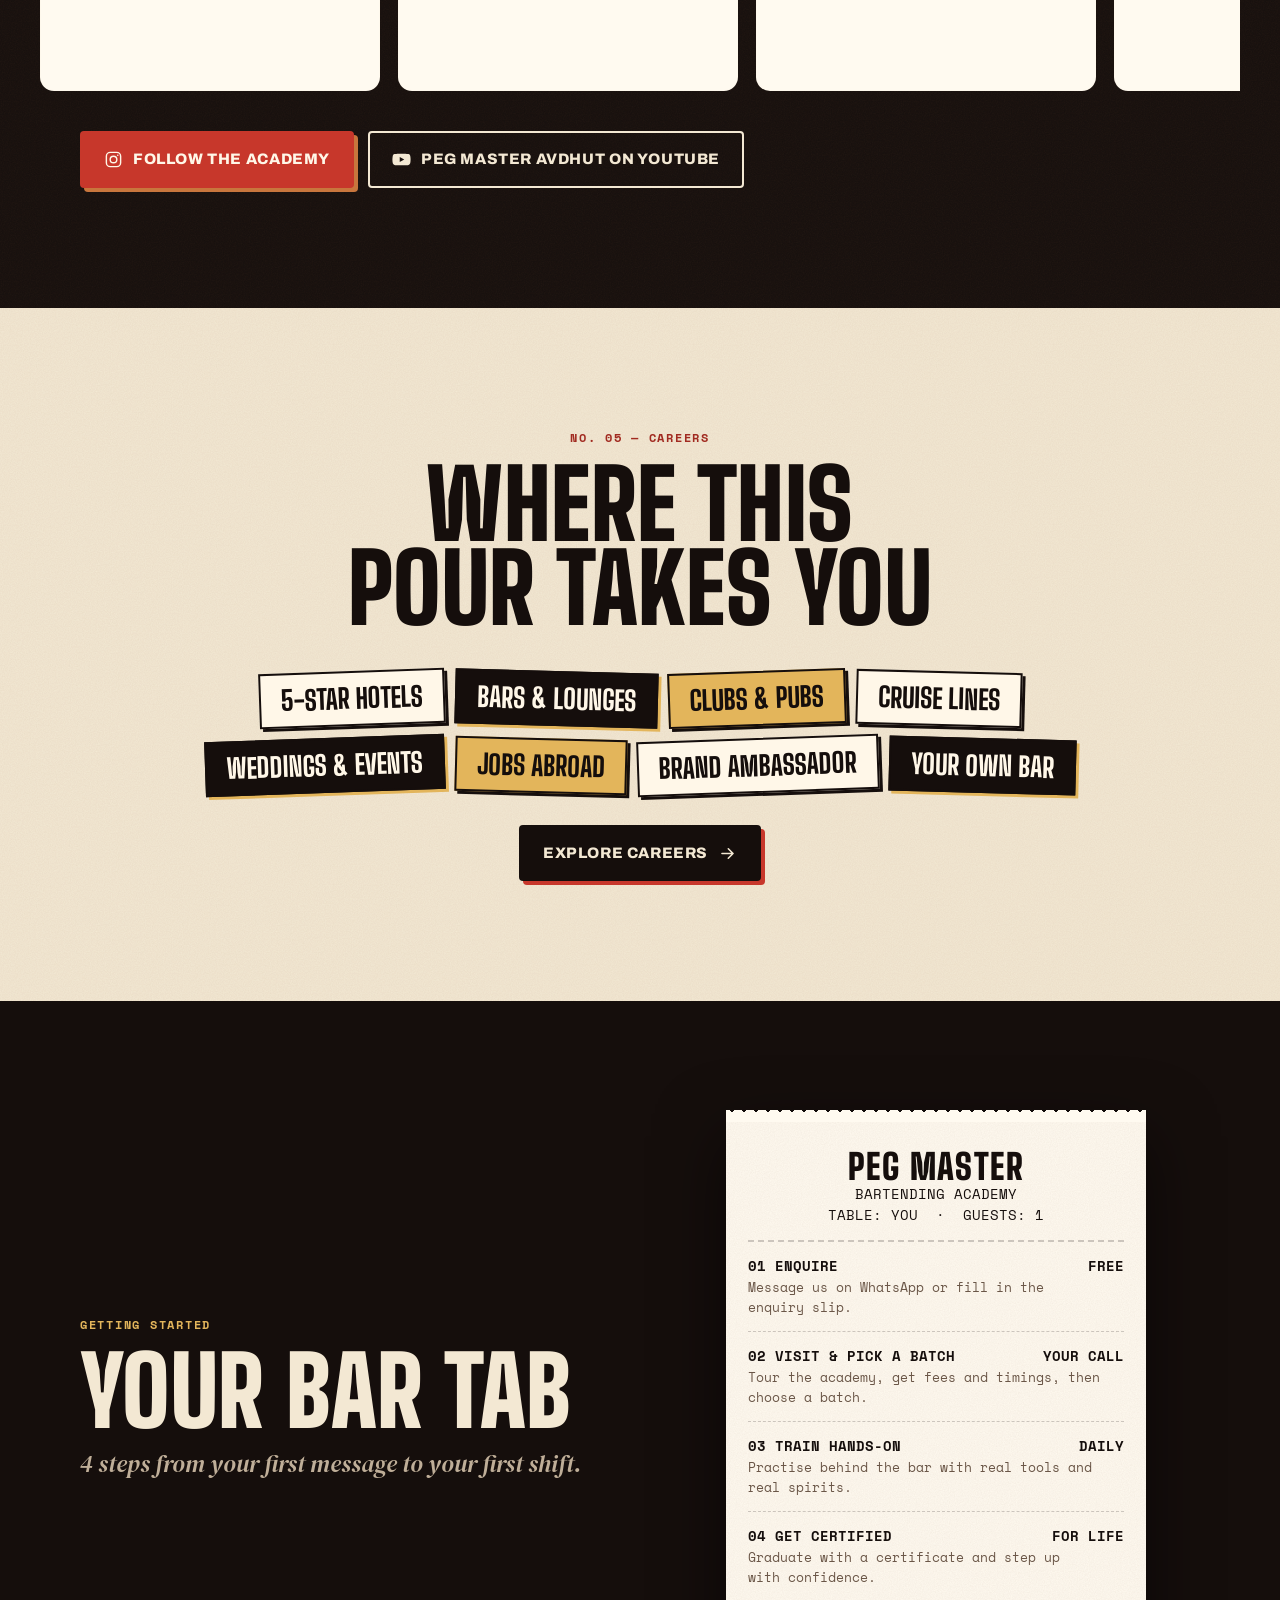
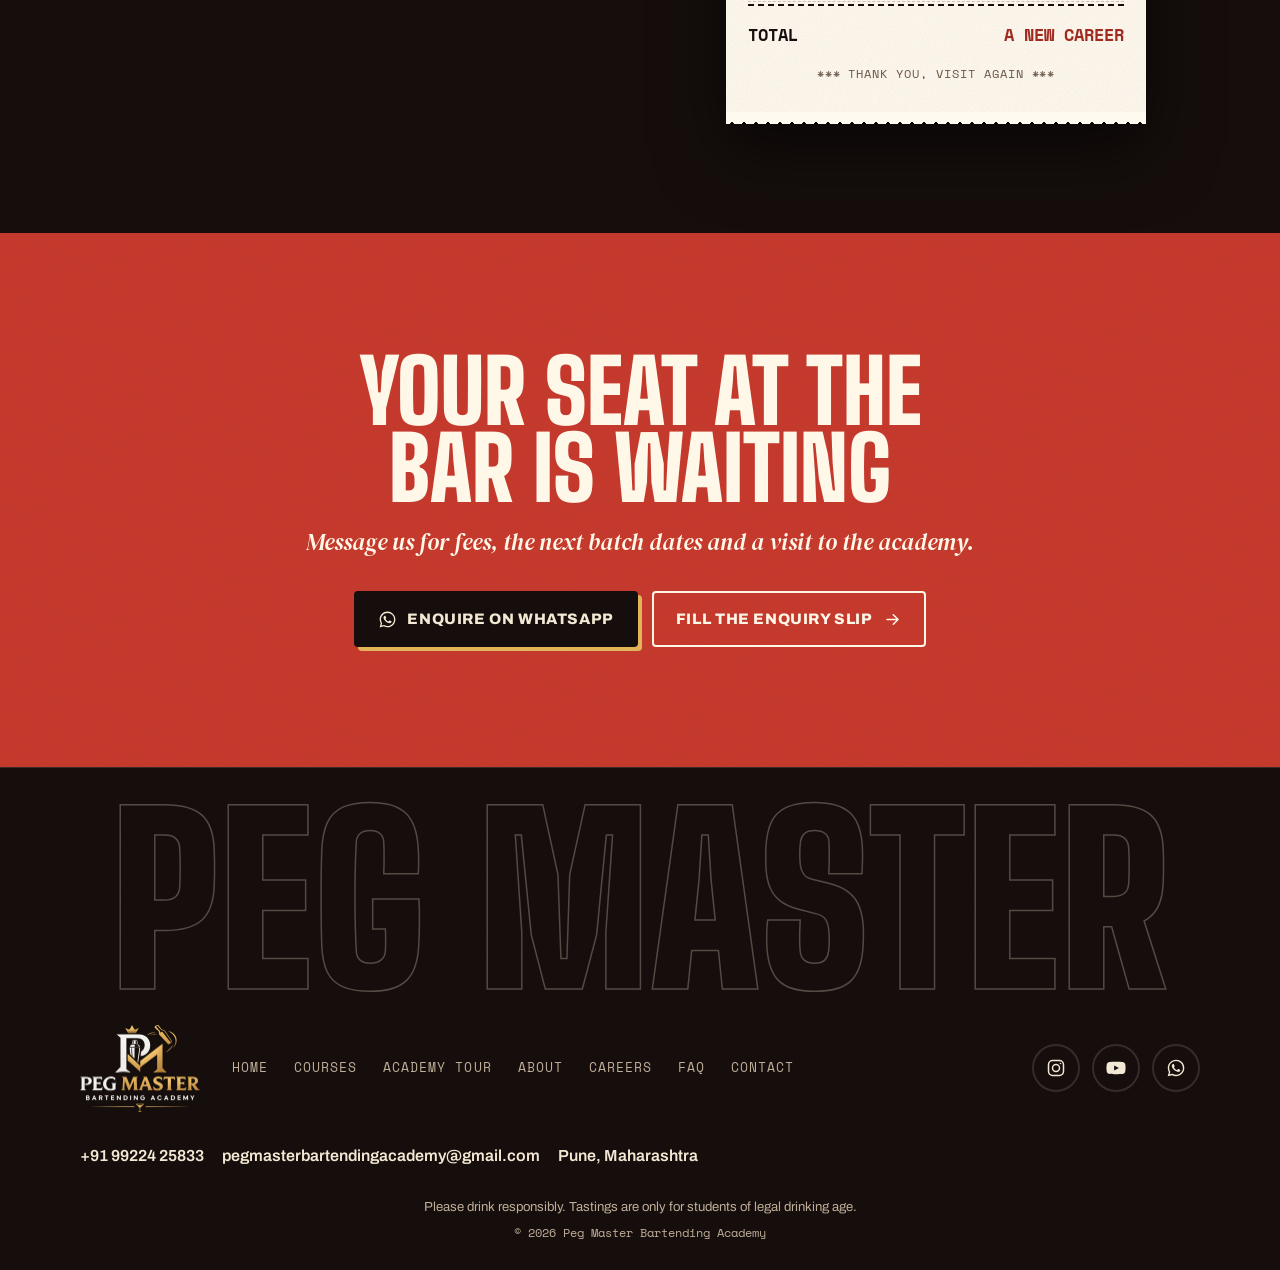
==== commit 17a6c5d3: "Target bartending, bartender, mixology and Pegmaster searches Put a keyword line into each page's h1" ====
--- a/index.html
+++ b/index.html
@@ -14,8 +14,8 @@
     }
   </script>
   <!-- End Google Tag Manager -->
-  <title>Peg Master Bartending Academy, Pune | Bartending, Mixology &amp; Flair Courses</title>
-  <meta name="description" content="Bartending, mixology and flair courses in Pune with Peg Master Avdhut. Hands-on training at a real bar counter, certificate on completion and career guidance. Enquire on WhatsApp: +91 99224 25833.">
+  <title>Peg Master Bartending Academy Pune | Bartender, Mixology &amp; Flair Courses</title>
+  <meta name="description" content="Bartending course, mixology classes and flair bartender training in Pune with Peg Master Avdhut. Hands-on practice at a real bar counter, certificate on completion and career guidance. Enquire on WhatsApp: +91 99224 25833.">
   <link rel="canonical" href="https://pegmasterbartendingacademy.in/">
   <link rel="alternate" hreflang="en-IN" href="https://pegmasterbartendingacademy.in/">
   <link rel="alternate" hreflang="x-default" href="https://pegmasterbartendingacademy.in/">
@@ -33,14 +33,14 @@
   <meta property="og:type" content="website">
   <meta property="og:site_name" content="Peg Master Bartending Academy">
   <meta property="og:title" content="Peg Master Bartending Academy, Pune">
-  <meta property="og:description" content="Bartending, mixology and flair courses in Pune with Peg Master Avdhut. Hands-on training at a real bar counter, certificate on completion and career guidance. Enquire on WhatsApp: +91 99224 25833.">
+  <meta property="og:description" content="Bartending course, mixology classes and flair bartender training in Pune with Peg Master Avdhut. Hands-on practice at a real bar counter, certificate on completion and career guidance. Enquire on WhatsApp: +91 99224 25833.">
   <meta property="og:url" content="https://pegmasterbartendingacademy.in/">
   <meta property="og:image" content="https://pegmasterbartendingacademy.in/assets/og-image.jpg">
   <meta property="og:image:alt" content="Peg Master Bartending Academy logo beside a bartender performing fire flair">
   <meta property="og:locale" content="en_IN">
   <meta name="twitter:card" content="summary_large_image">
   <meta name="twitter:title" content="Peg Master Bartending Academy, Pune">
-  <meta name="twitter:description" content="Bartending, mixology and flair courses in Pune with Peg Master Avdhut. Hands-on training at a real bar counter, certificate on completion and career guidance. Enquire on WhatsApp: +91 99224 25833.">
+  <meta name="twitter:description" content="Bartending course, mixology classes and flair bartender training in Pune with Peg Master Avdhut. Hands-on practice at a real bar counter, certificate on completion and career guidance. Enquire on WhatsApp: +91 99224 25833.">
   <meta name="twitter:image" content="https://pegmasterbartendingacademy.in/assets/og-image.jpg">
 
   <link rel="icon" href="/assets/favicon.ico" sizes="any">
@@ -71,6 +71,12 @@
       ],
       "@id": "https://pegmasterbartendingacademy.in/#organization",
       "name": "Peg Master Bartending Academy",
+      "alternateName": [
+        "Pegmaster",
+        "Pegmaster Bartending Academy",
+        "Peg Master Academy",
+        "Peg Master Bartending and Mixology Academy"
+      ],
       "url": "https://pegmasterbartendingacademy.in/",
       "logo": "https://pegmasterbartendingacademy.in/assets/logo.png",
       "image": [
@@ -78,7 +84,7 @@
         "https://pegmasterbartendingacademy.in/assets/campus-reception-1200.webp",
         "https://pegmasterbartendingacademy.in/assets/campus-practice-bar-1200.webp"
       ],
-      "description": "Bartending academy in Pune teaching professional bartending, mixology and flair hands-on at a real bar counter, founded by Peg Master Avdhut.",
+      "description": "Bartending and mixology academy in Pune offering bartender training, mixology classes and flair hands-on at a real bar counter, founded by Peg Master Avdhut.",
       "slogan": "Pour. Flip. Fire.",
       "telephone": "+91-99224-25833",
       "email": "pegmasterbartendingacademy@gmail.com",
@@ -110,11 +116,14 @@
       },
       "knowsAbout": [
         "Bartending",
+        "Bartender training",
         "Mixology",
+        "Molecular mixology",
         "Flair bartending",
         "Cocktails",
         "Spirits",
         "Bar operations",
+        "Bar management",
         "Hospitality careers"
       ],
       "hasOfferCatalog": {
@@ -165,6 +174,12 @@
       "@id": "https://pegmasterbartendingacademy.in/#website",
       "url": "https://pegmasterbartendingacademy.in/",
       "name": "Peg Master Bartending Academy",
+      "alternateName": [
+        "Pegmaster",
+        "Pegmaster Bartending Academy",
+        "Peg Master Academy",
+        "Peg Master Bartending and Mixology Academy"
+      ],
       "inLanguage": "en-IN",
       "publisher": {
         "@id": "https://pegmasterbartendingacademy.in/#organization"
@@ -174,8 +189,8 @@
       "@type": "WebPage",
       "@id": "https://pegmasterbartendingacademy.in/#webpage",
       "url": "https://pegmasterbartendingacademy.in/",
-      "name": "Peg Master Bartending Academy, Pune | Bartending, Mixology & Flair Courses",
-      "description": "Bartending, mixology and flair courses in Pune with Peg Master Avdhut. Hands-on training at a real bar counter, certificate on completion and career guidance. Enquire on WhatsApp: +91 99224 25833.",
+      "name": "Peg Master Bartending Academy Pune | Bartender, Mixology & Flair Courses",
+      "description": "Bartending course, mixology classes and flair bartender training in Pune with Peg Master Avdhut. Hands-on practice at a real bar counter, certificate on completion and career guidance. Enquire on WhatsApp: +91 99224 25833.",
       "isPartOf": {
         "@id": "https://pegmasterbartendingacademy.in/#website"
       },
@@ -339,14 +354,14 @@
     <section class="hero" aria-labelledby="hero-title">
       <div class="container hero-grid">
         <div class="hero-copy">
-          <p class="kicker">Bartending Academy <span aria-hidden="true">/</span> Pune</p>
           <h1 id="hero-title">
+            <span class="kicker h1-kicker">Bartending &amp; Mixology Academy <span aria-hidden="true">/</span><span class="sr-only">in</span> Pune<span class="sr-only">:</span></span>
             <span class="h1-line">Pour.</span>
             <span class="h1-line h1-indent">Flip.</span>
             <span class="h1-line h1-fire">Fire.</span>
-            <span class="sr-only">Peg Master Bartending Academy, Pune</span>
+            <span class="sr-only">Peg Master Bartending Academy</span>
           </h1>
-          <p class="hero-lead">Bartending, mixology &amp; flair, taught hands-on by <strong translate="no">Peg&nbsp;Master Avdhut</strong> at a real bar counter in Pune.</p>
+          <p class="hero-lead">Bartending, mixology &amp; flair courses for future bartenders, taught hands-on by <strong translate="no">Peg&nbsp;Master Avdhut</strong> at a real bar counter in Pune.</p>
           <div class="hero-actions">
             <a class="btn btn-red" href="https://wa.me/919922425833?text=Hi%20Peg%20Master%2C%20I%27d%20like%20to%20know%20about%20your%20bartending%20courses." target="_blank" rel="noopener"><svg class="icon" aria-hidden="true"><use href="#i-whatsapp"/></svg> Enquire on WhatsApp</a>
             <a class="btn btn-line" href="/courses">See the Menu <svg class="icon" aria-hidden="true"><use href="#i-arrow"/></svg></a>
--- a/css/styles.css
+++ b/css/styles.css
@@ -104,6 +104,7 @@
   color: var(--gold); margin-bottom: 14px;
 }
 .paper .kicker, .paper-2 .kicker { color: var(--red-ink); }
+.h1-kicker { display: block; font-style: normal; line-height: 1.4; }
 .red .kicker { color: var(--cream); }
 
 .sec-head { text-align: center; max-width: 720px; margin: 0 auto 40px; }
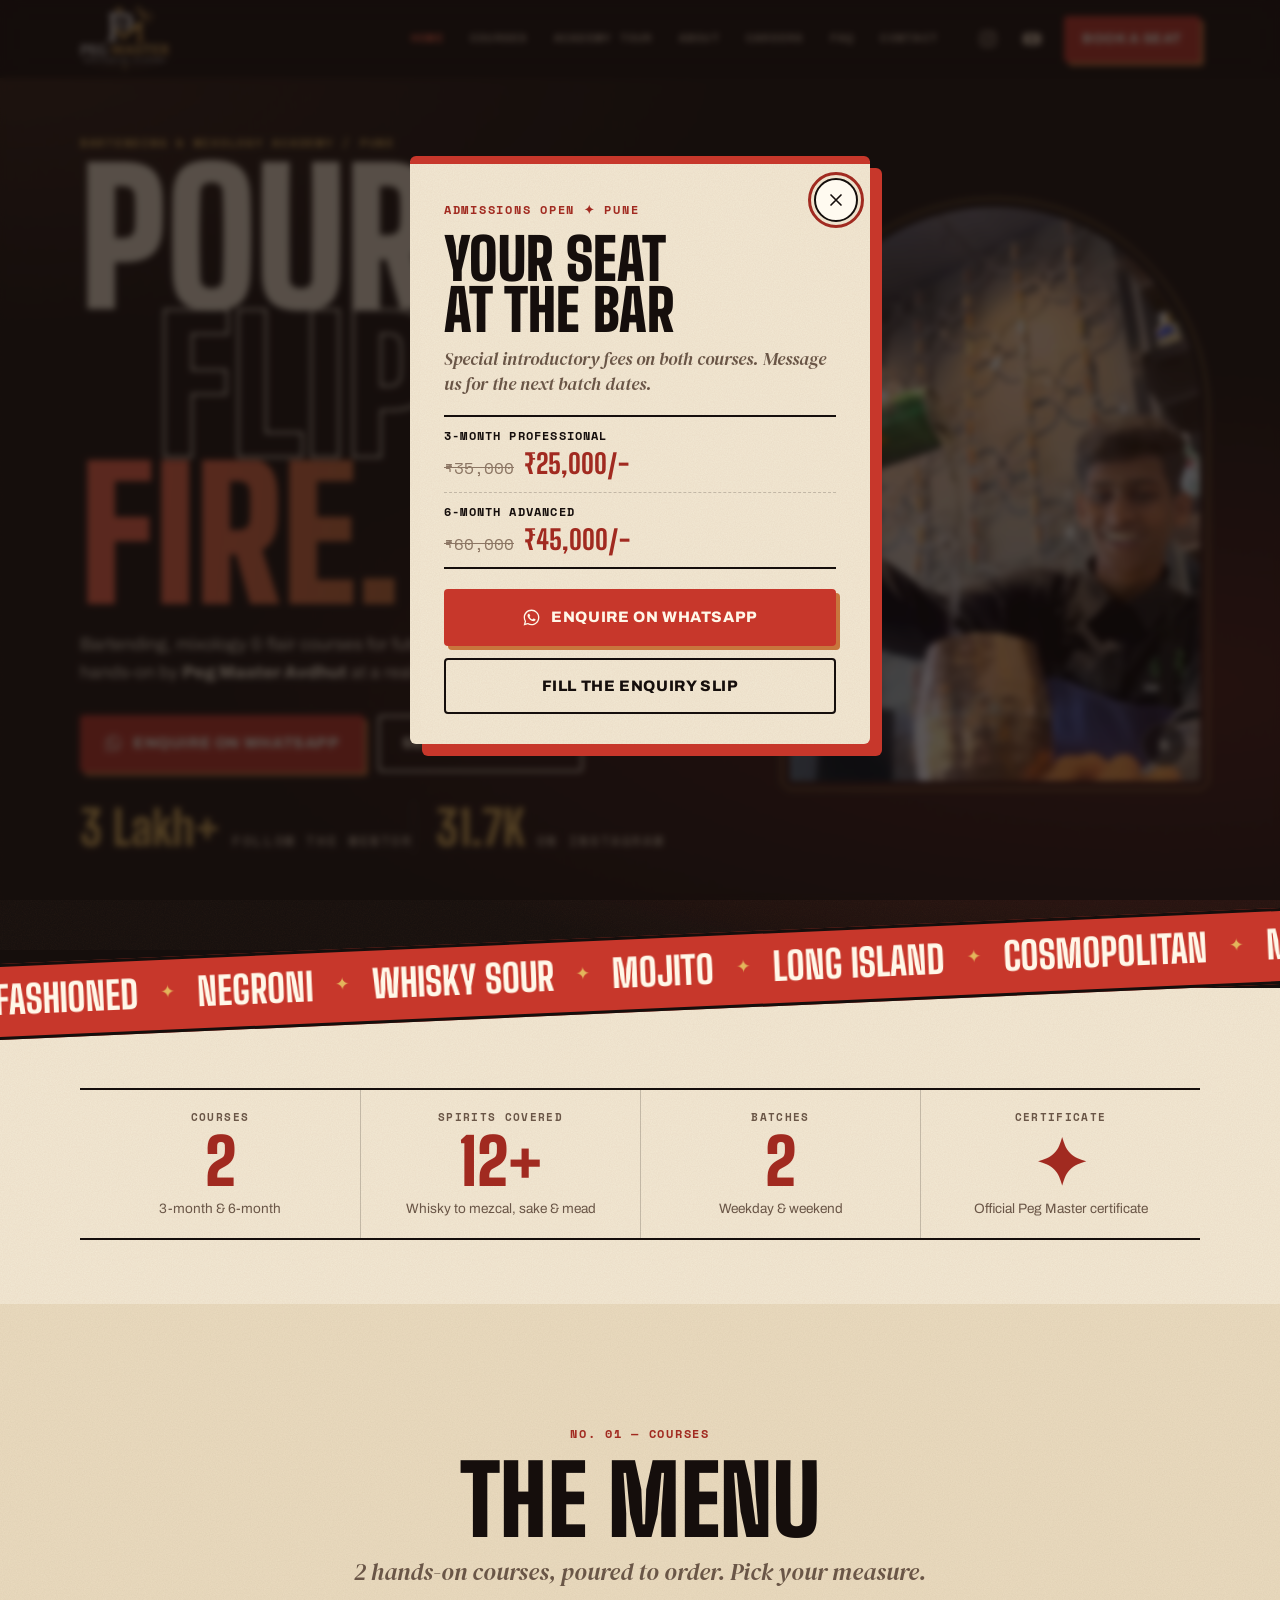
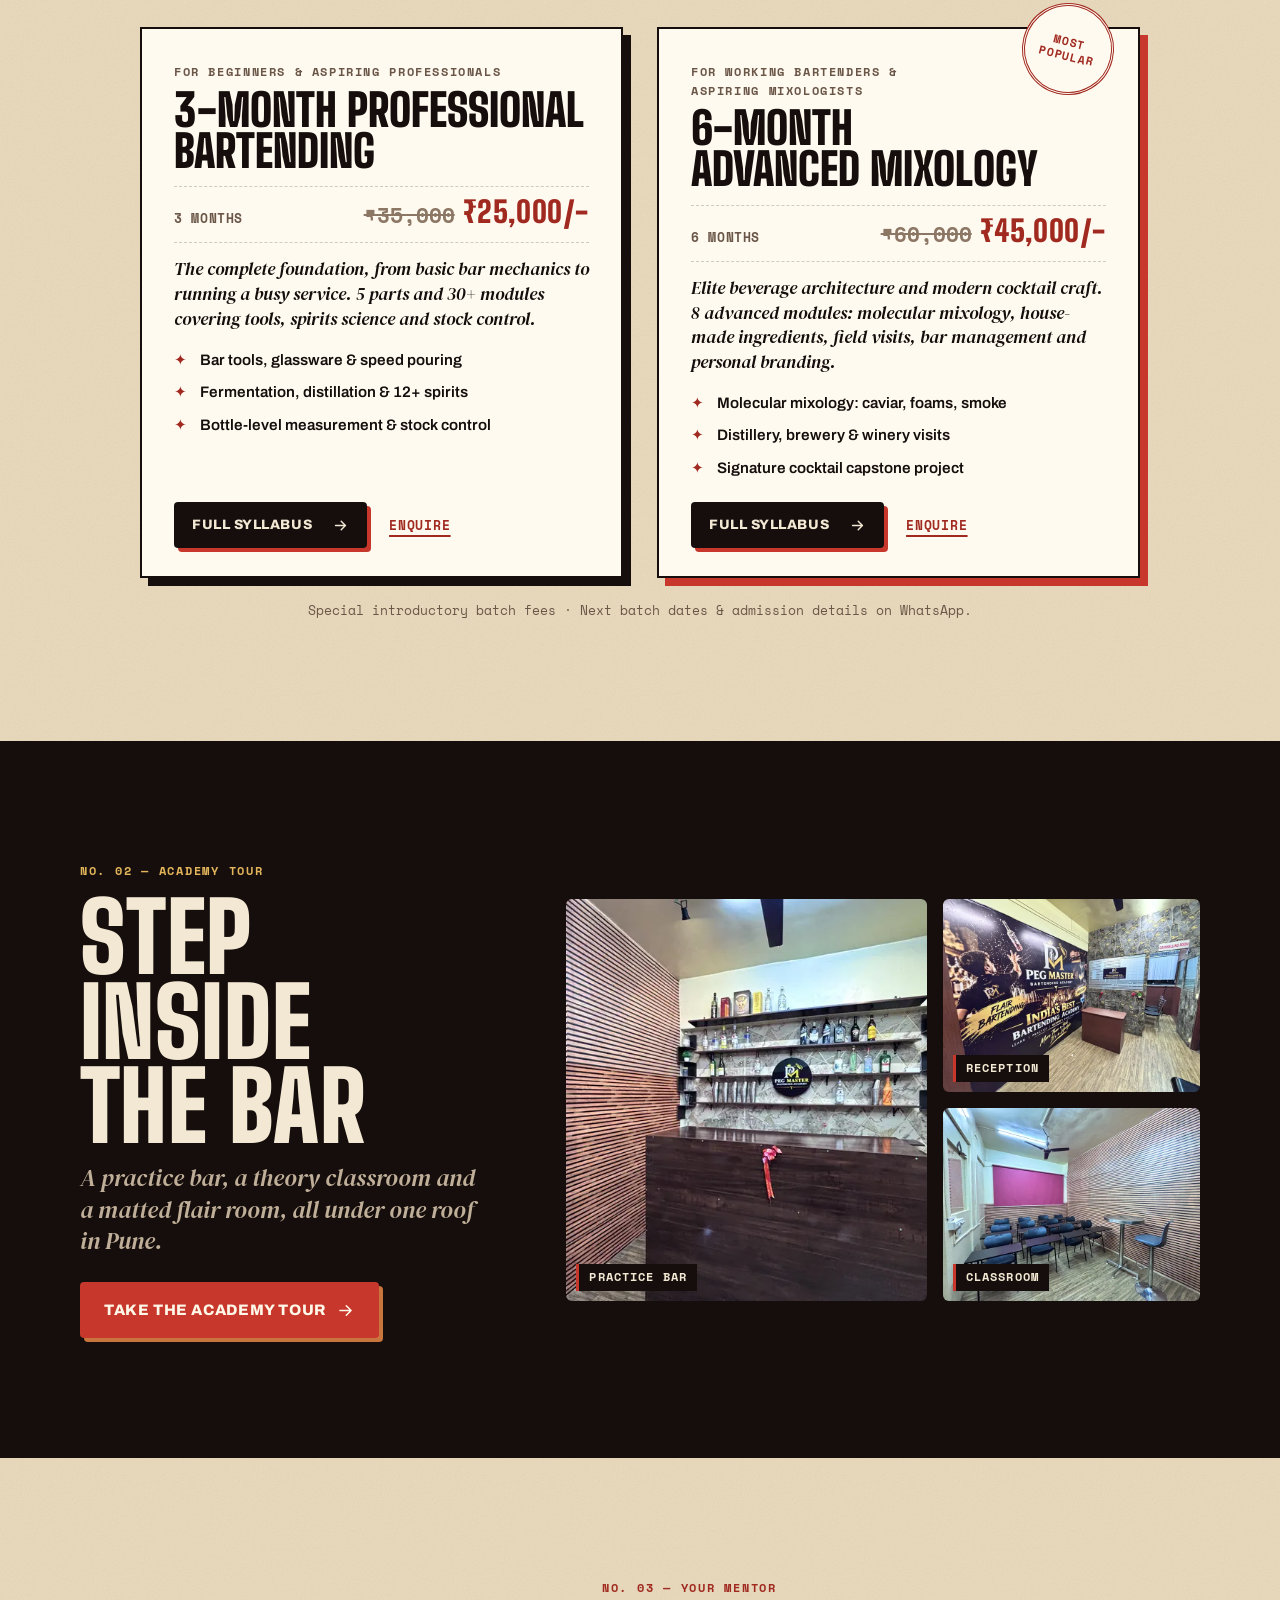
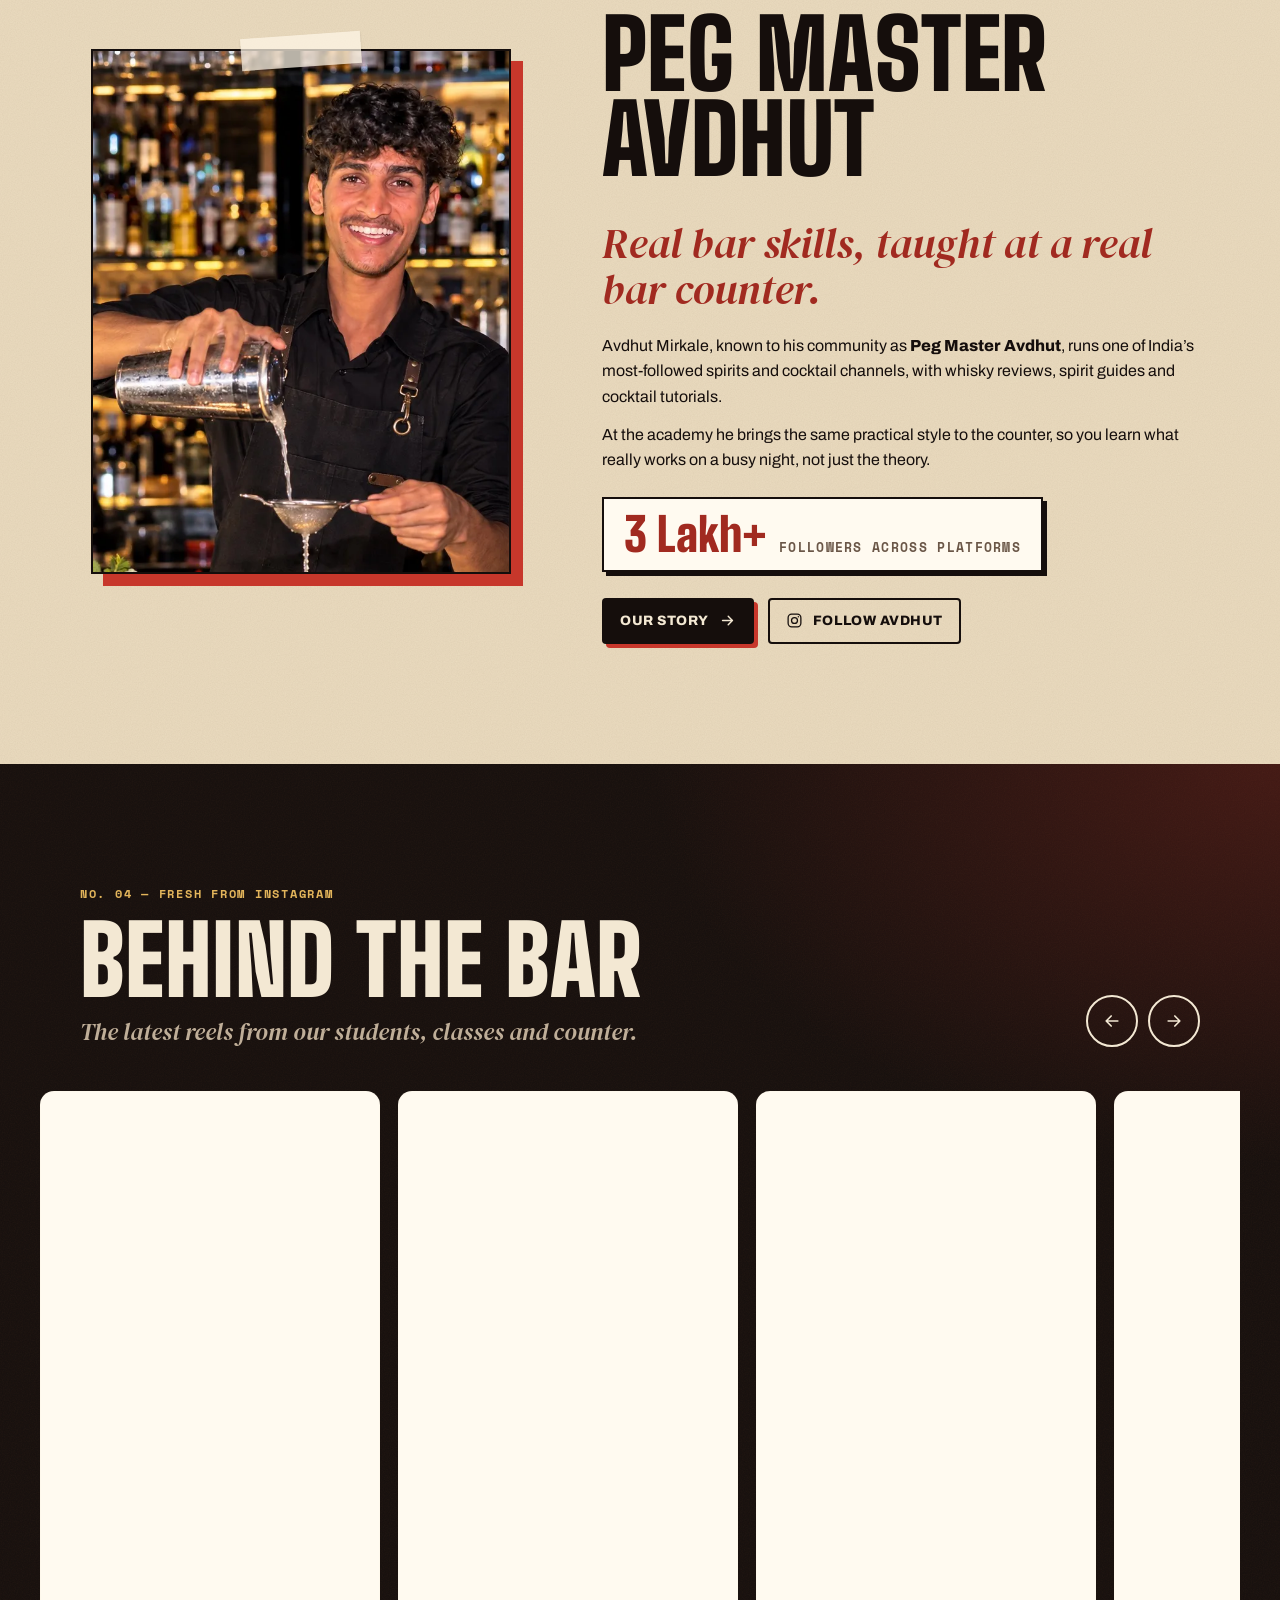
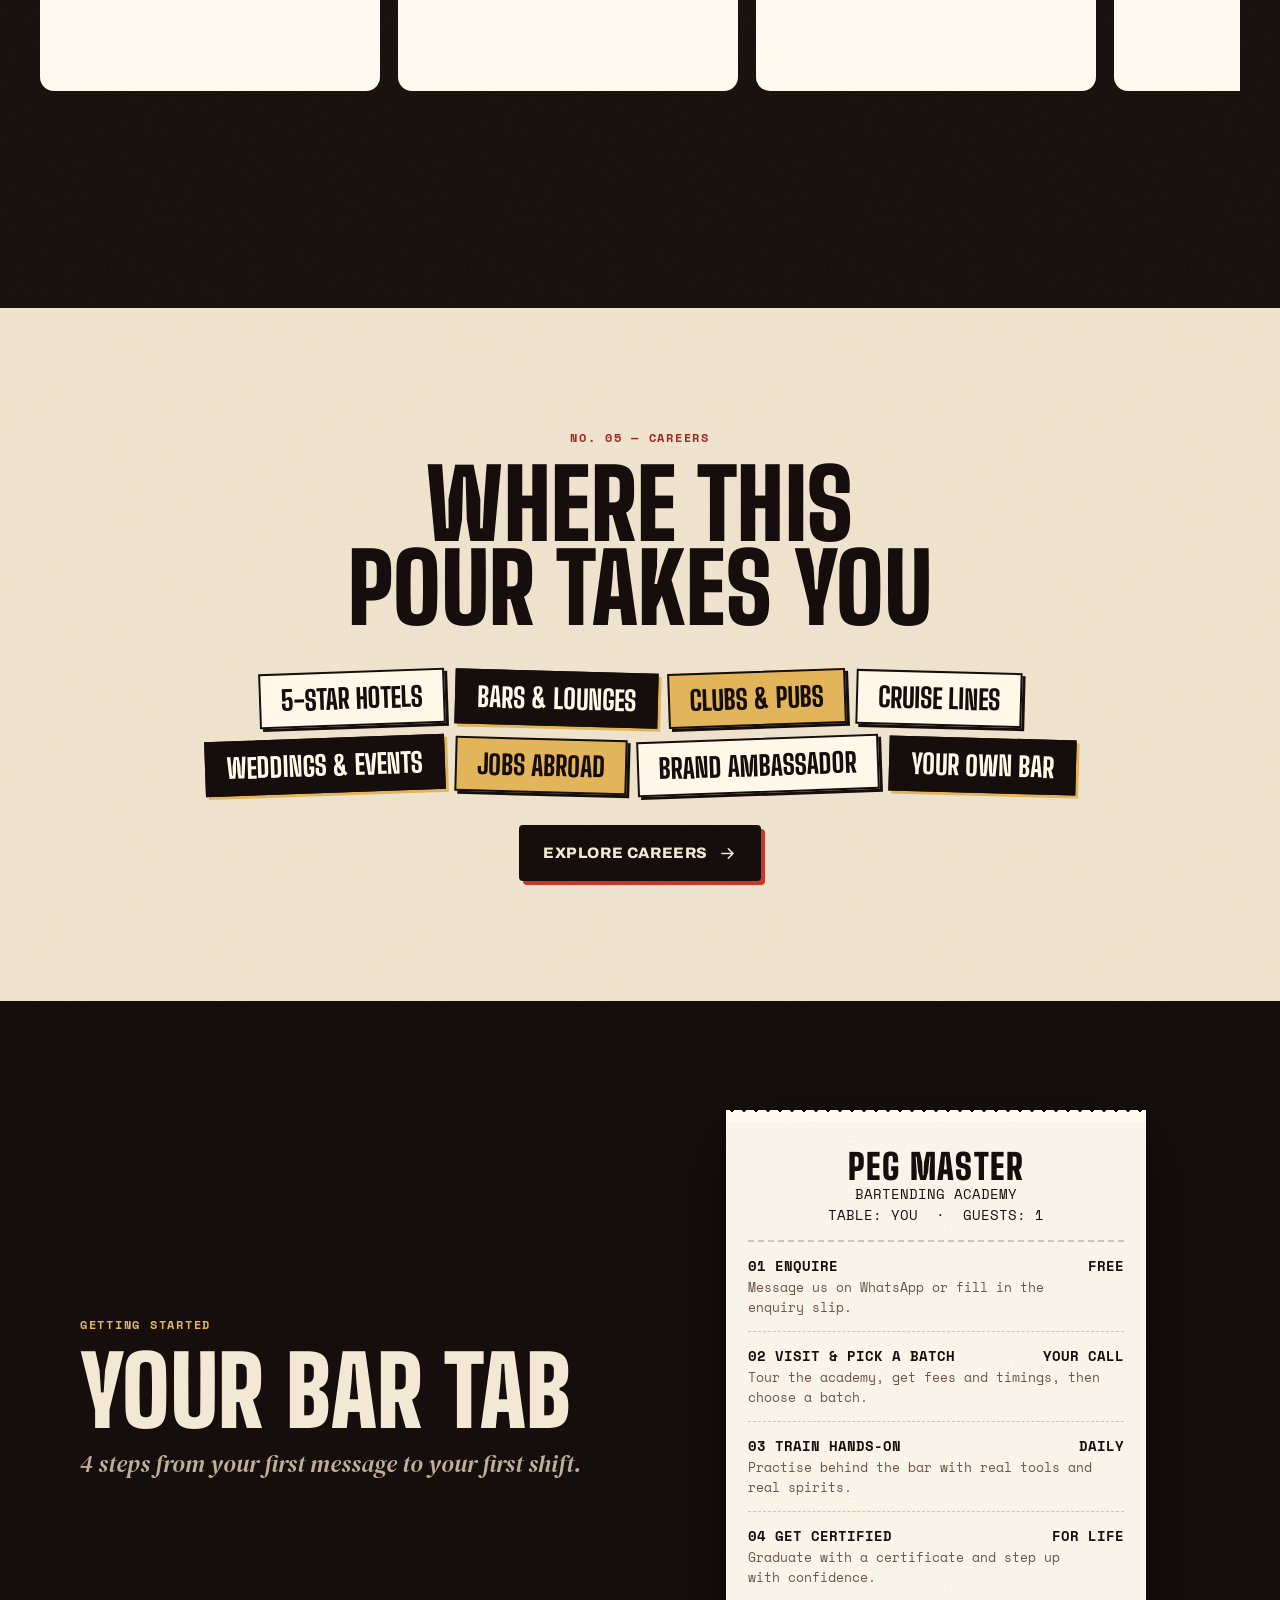
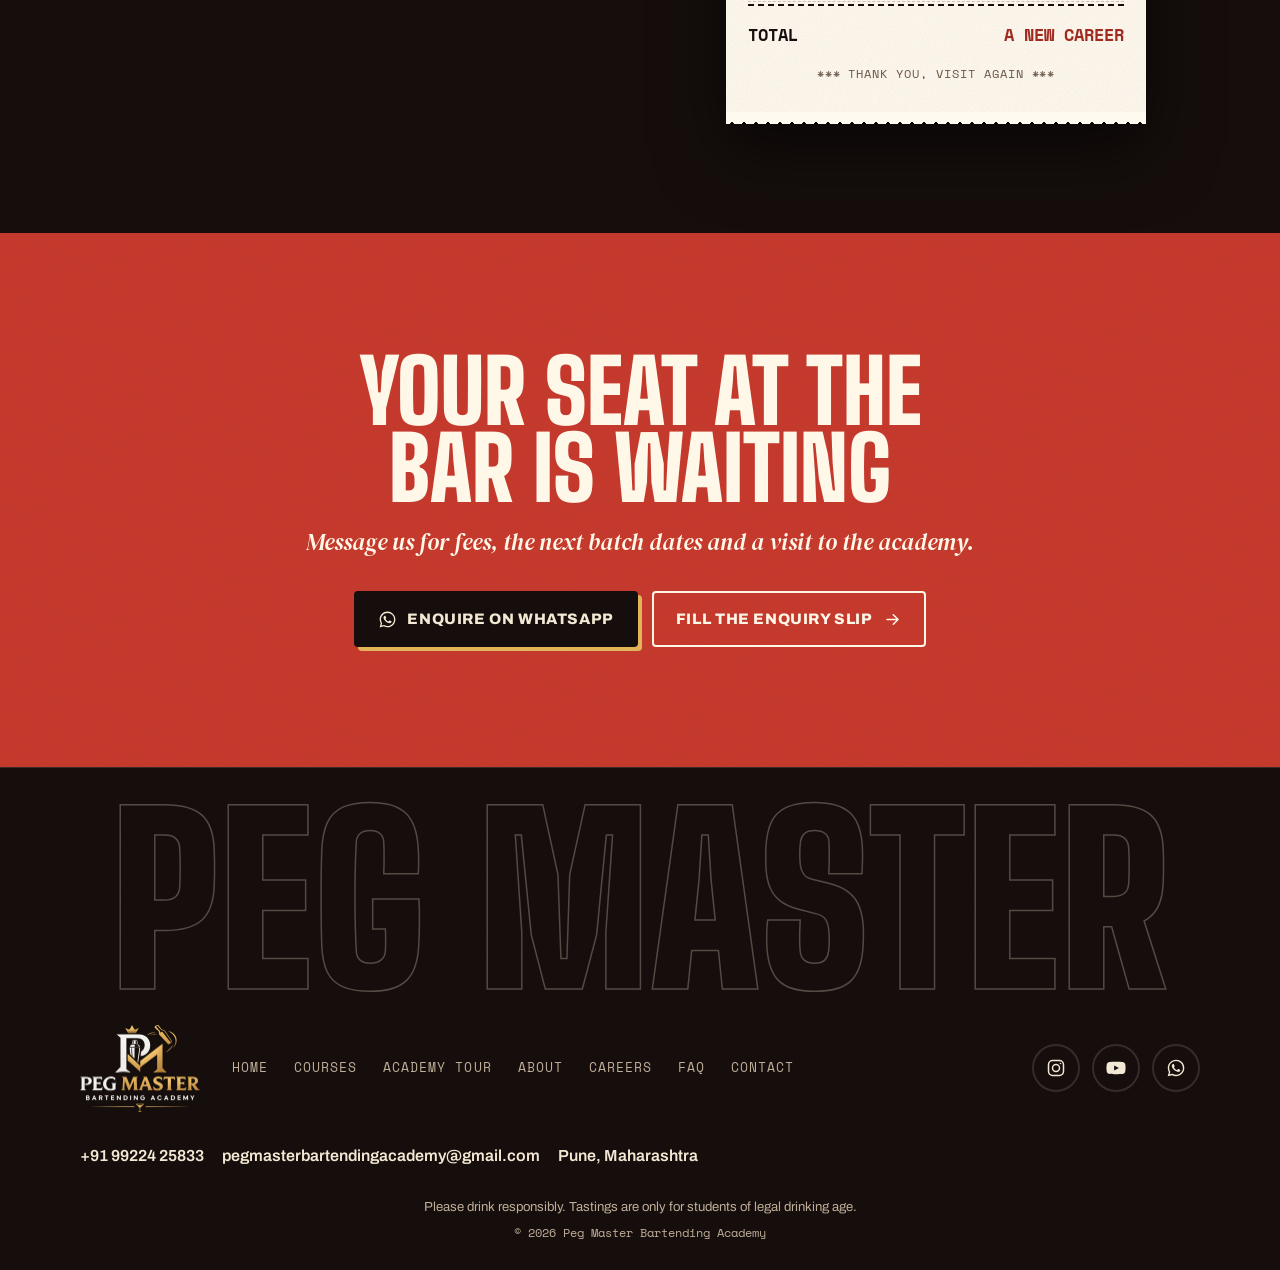
==== commit 215618ac: "Merge the matted room photos into a Flair Room tour stop IMG_9284 and IMG_9285 show the same matted " ====
--- a/index.html
+++ b/index.html
@@ -461,7 +461,7 @@
         <header class="sec-head sec-head--left reveal">
           <p class="kicker">No. 02 — Academy Tour</p>
           <h2 id="campus-title">Step Inside the Bar</h2>
-          <p class="sec-lead">A practice bar, a theory classroom, a training floor and a content studio, all under one roof in Pune.</p>
+          <p class="sec-lead">A practice bar, a theory classroom and a matted flair room, all under one roof in Pune.</p>
           <a class="btn btn-red" href="/tour">Take the Academy Tour <svg class="icon" aria-hidden="true"><use href="#i-arrow"/></svg></a>
         </header>
         <div class="mosaic">
--- a/css/styles.css
+++ b/css/styles.css
@@ -983,6 +983,8 @@
 .stop-media { background: var(--paper-hi); padding: 8px; box-shadow: 0 22px 40px -22px rgba(21, 14, 12, 0.7); transform: rotate(-1deg); }
 .stop:nth-child(even) .stop-media { transform: rotate(1deg); }
 .stop-media img { width: 100%; aspect-ratio: 4 / 3; object-fit: cover; }
+.stop-media--pair { display: grid; gap: 8px; }
+@media (min-width: 600px) { .stop-media--pair { grid-template-columns: 1fr 1fr; } }
 .stop-copy { position: relative; }
 .stop-no { display: block; font-family: var(--f-display); font-weight: 900; font-size: 4.2rem; line-height: 0.85; color: transparent; -webkit-text-stroke: 1.5px var(--red-ink); }
 .stop h3 { margin-top: 6px; font-family: var(--f-display); font-weight: 900; text-transform: uppercase; font-size: clamp(2rem, 9vw, 3rem); line-height: 0.92; }
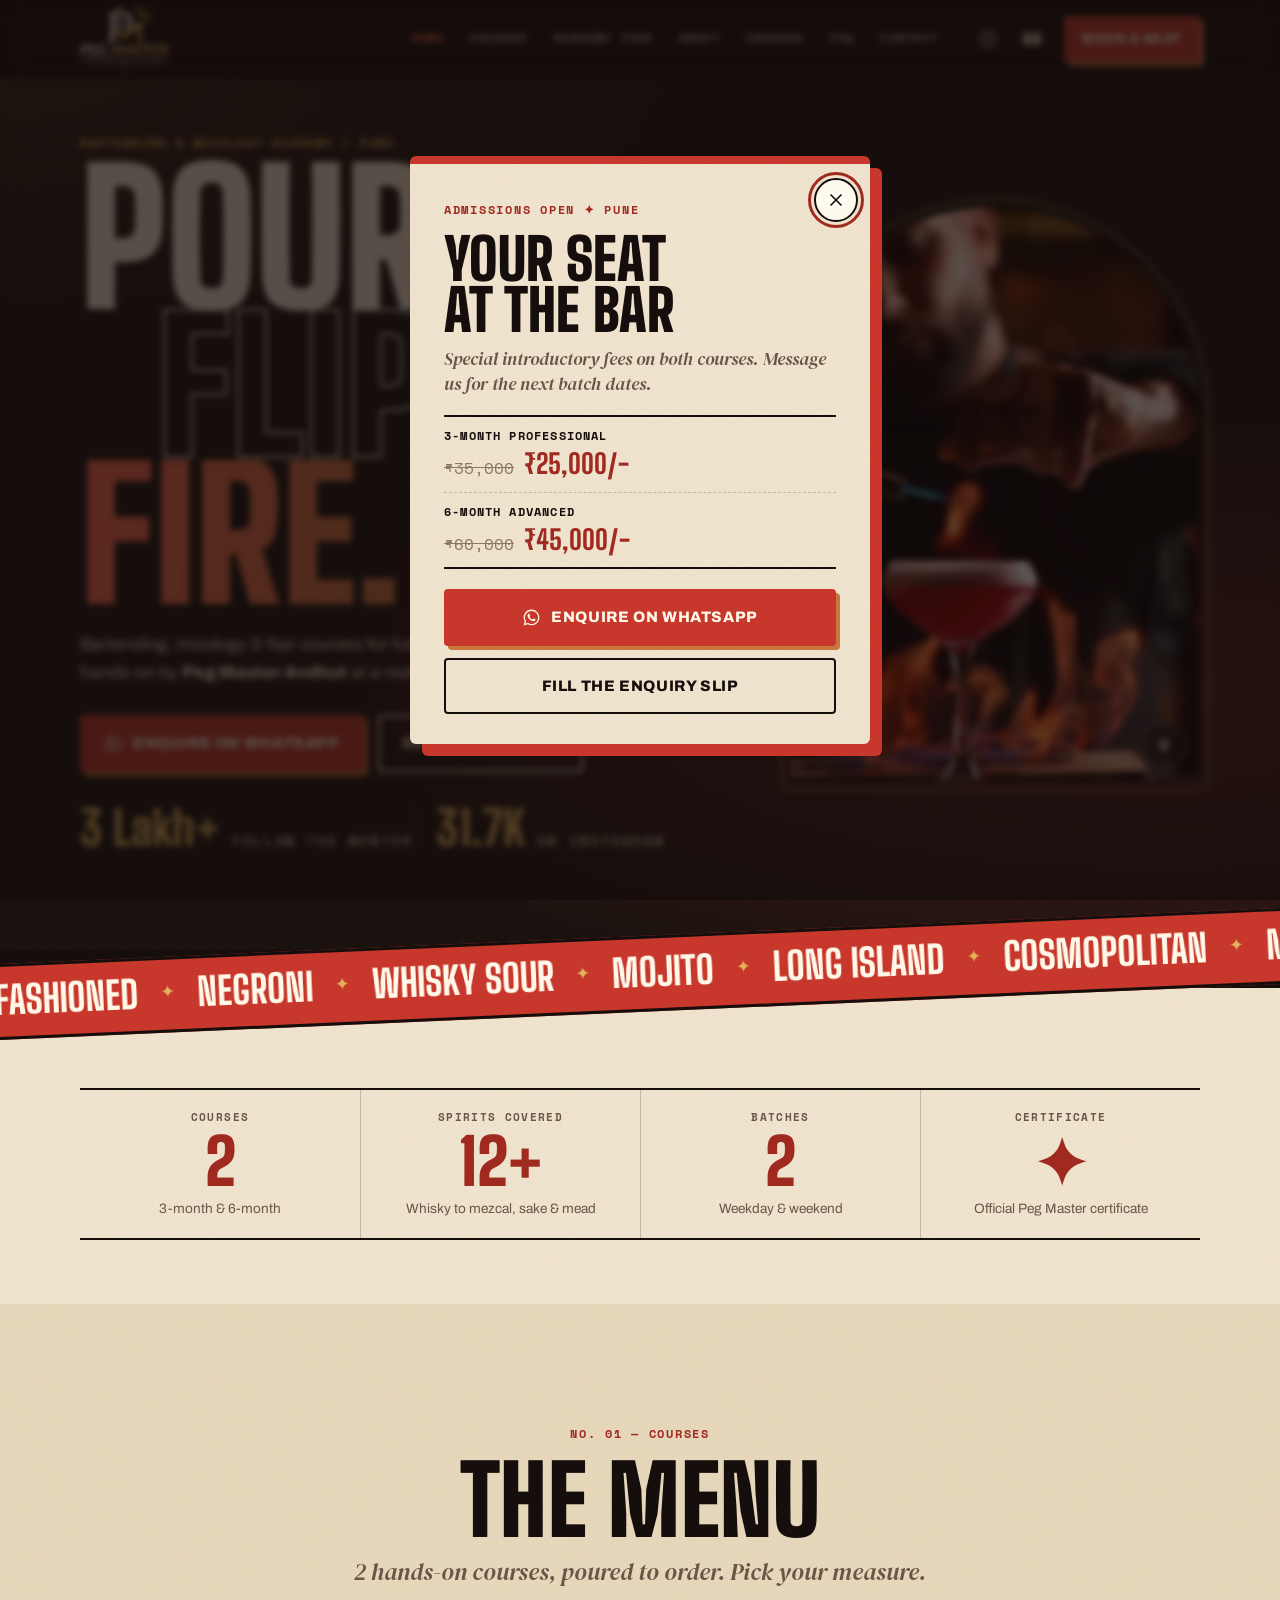
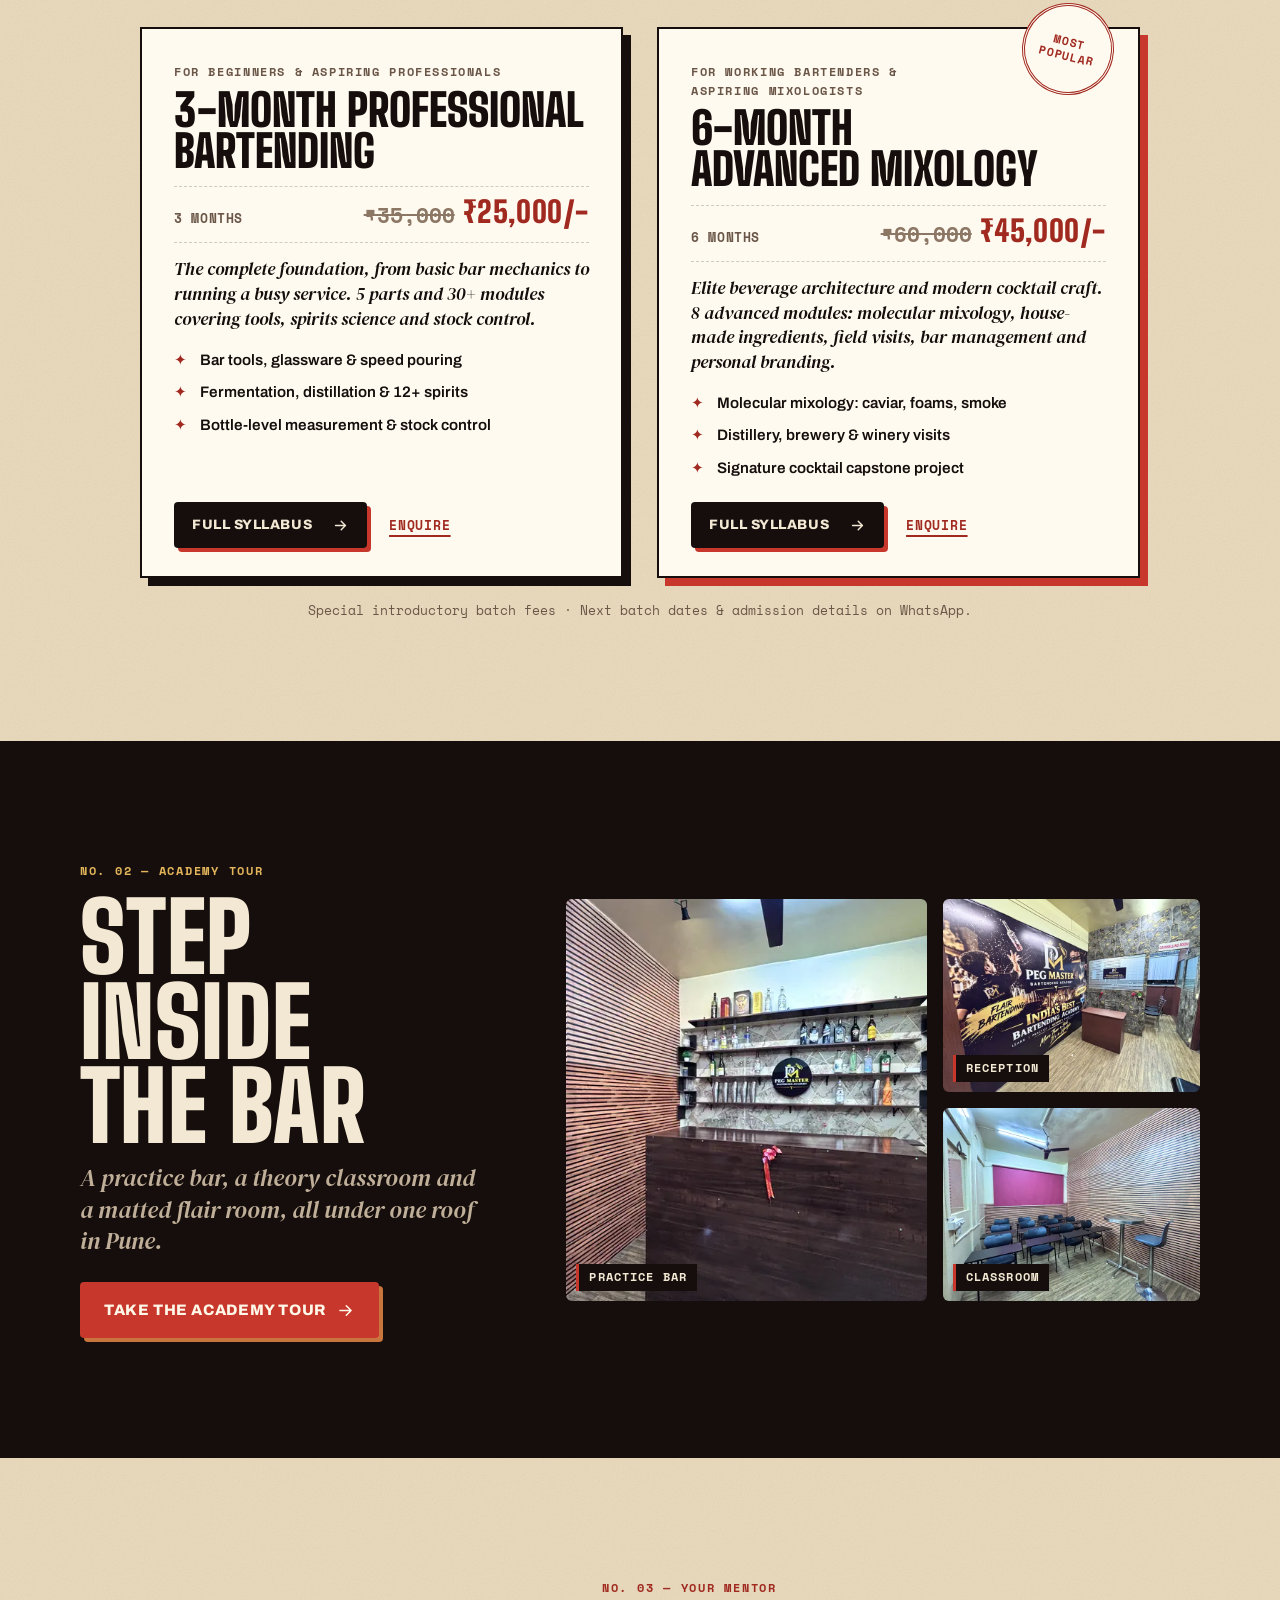
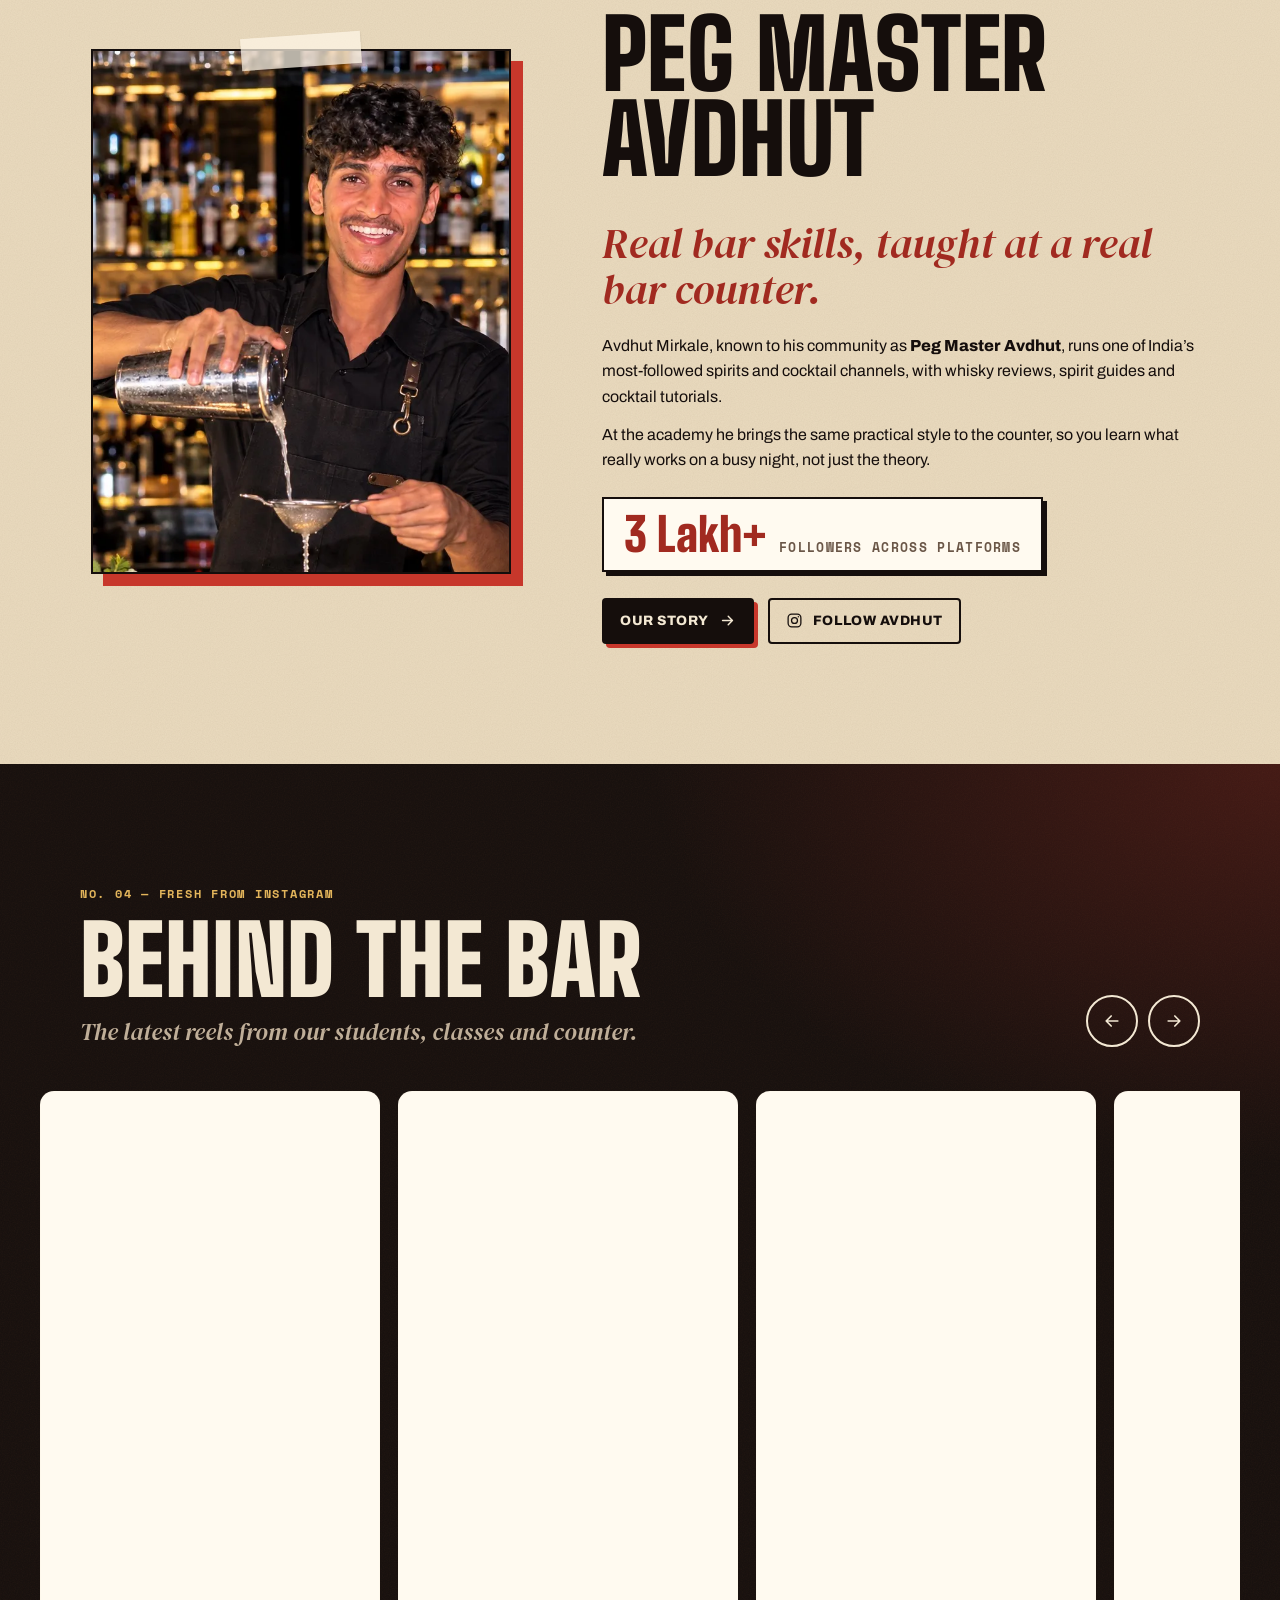
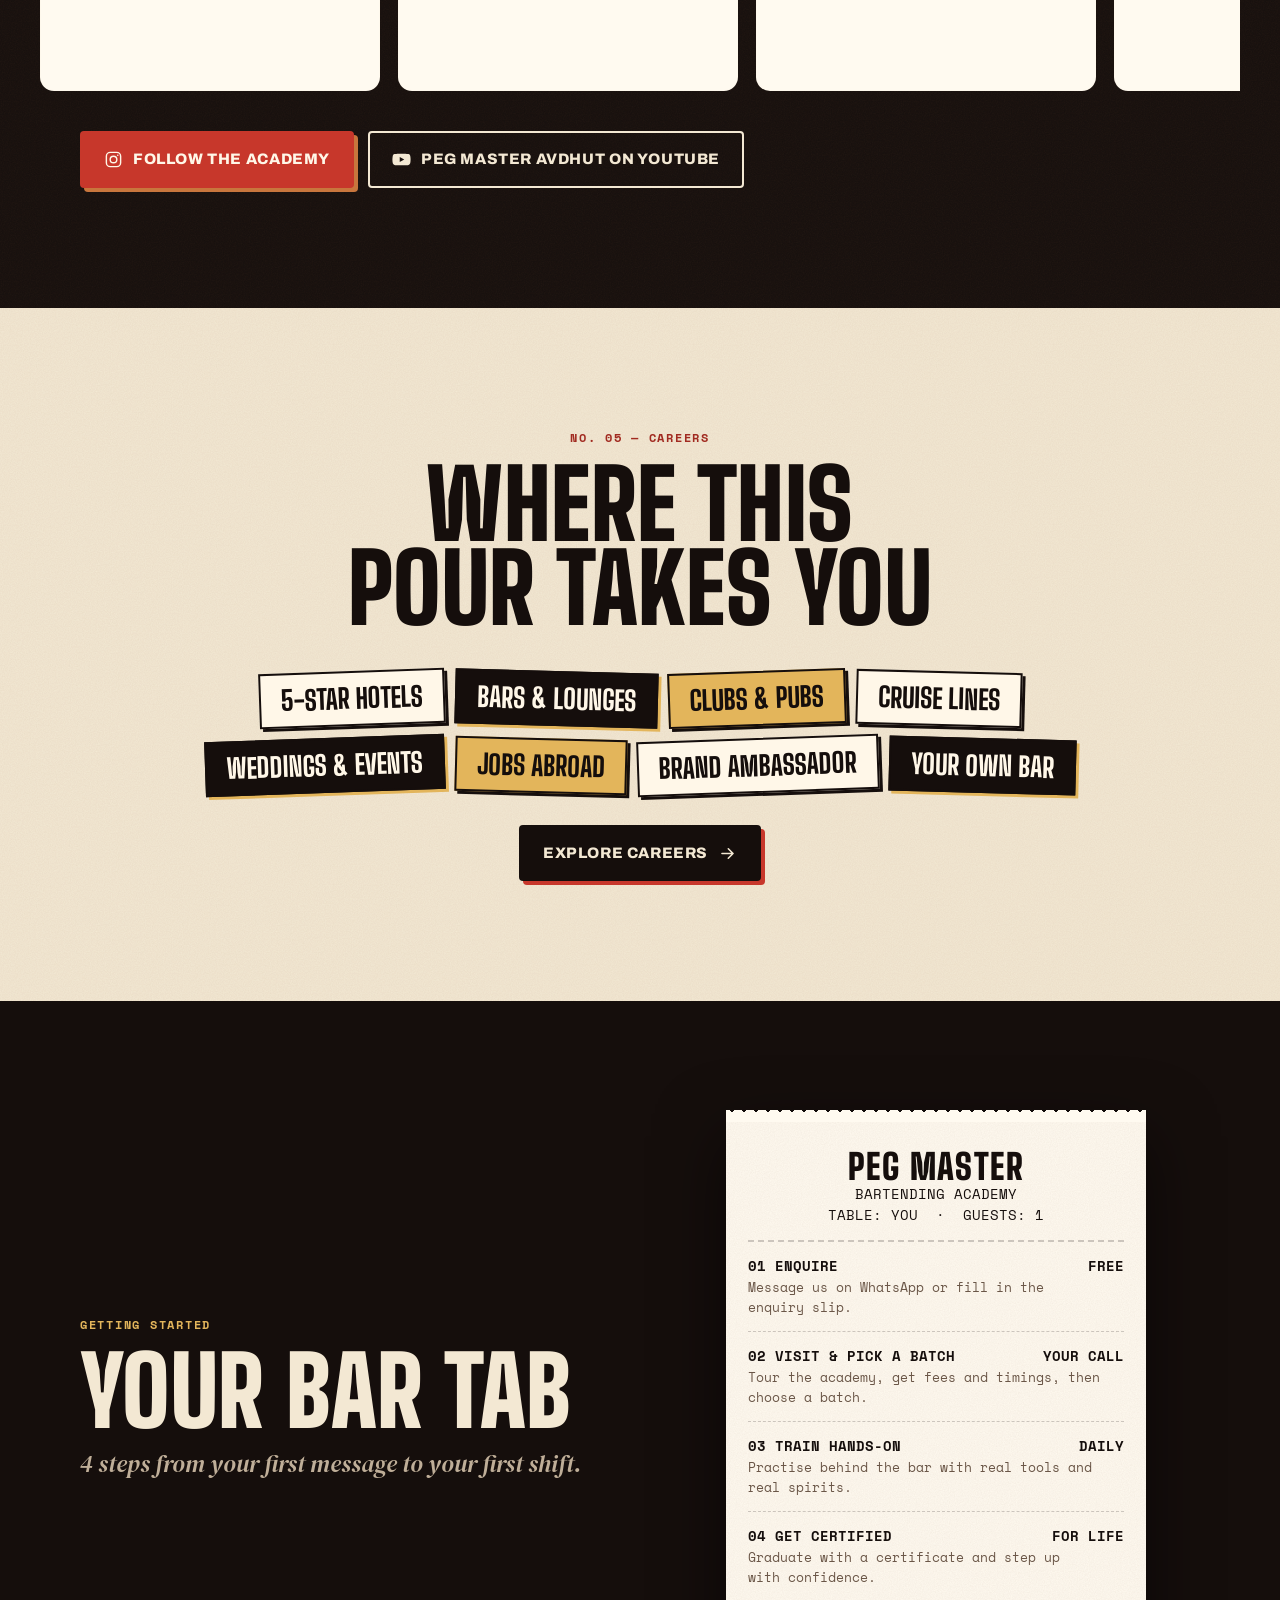
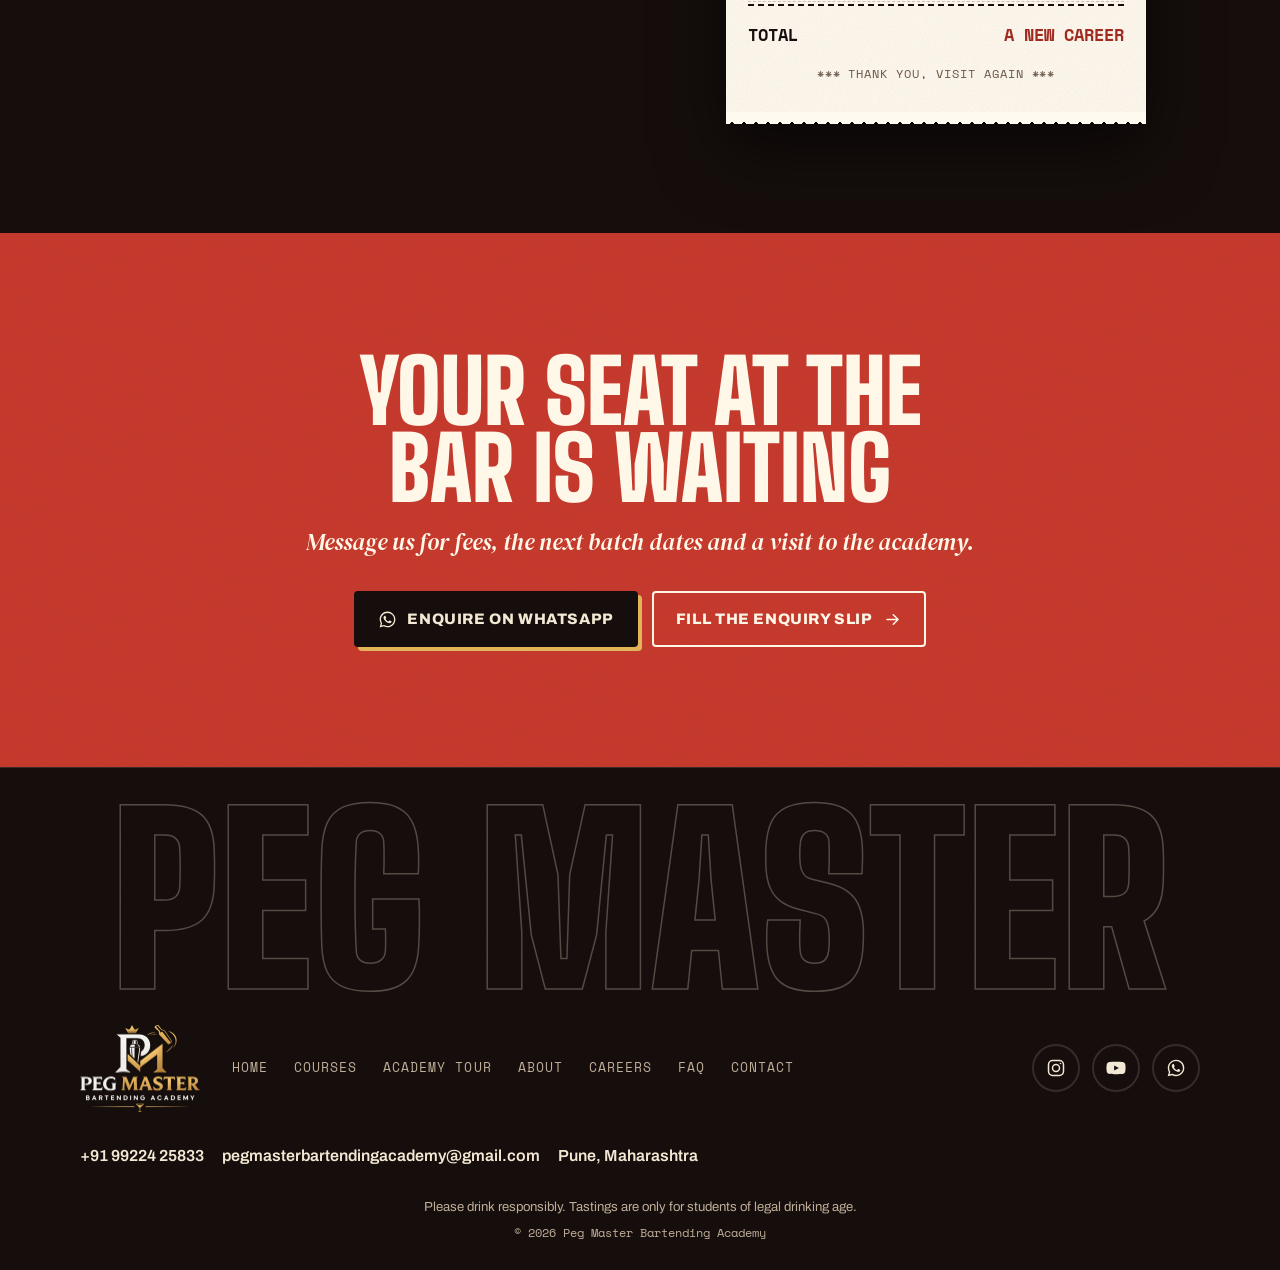
==== commit 4b8d57df: "Swap the hero video for the cocktail-making clip New 720p H.264 clip (1.4 MB, no audio) with the scr" ====
--- a/index.html
+++ b/index.html
@@ -52,7 +52,7 @@
   <link rel="preconnect" href="https://fonts.googleapis.com">
   <link rel="preconnect" href="https://fonts.gstatic.com" crossorigin>
   <link rel="stylesheet" href="https://fonts.googleapis.com/css2?family=Archivo:wght@400;600;800&family=Big+Shoulders+Display:wght@800;900&family=DM+Serif+Display:ital@1&family=Space+Mono:wght@400;700&display=swap">
-  <link rel="preload" as="image" href="/assets/hero-poster.webp" fetchpriority="high">
+  <link rel="preload" as="image" href="/assets/hero-mixology-poster.webp" fetchpriority="high">
   <link rel="stylesheet" href="/css/styles.css">
   <script>
     document.documentElement.classList.add("js");
@@ -374,8 +374,8 @@
 
         <div class="hero-visual">
           <div class="arch">
-            <video class="hero-video" autoplay muted loop playsinline preload="metadata" poster="/assets/hero-poster.webp" width="720" height="1222" aria-label="A bartender pouring a drink into a copper mug">
-              <source src="/assets/hero.mp4" type="video/mp4">
+            <video class="hero-video" autoplay muted loop playsinline preload="metadata" poster="/assets/hero-mixology-poster.webp" width="720" height="1198" aria-label="Bartenders making cocktails: torching a drink, shaking, pouring and garnishing with mint">
+              <source src="/assets/hero-mixology.mp4" type="video/mp4">
             </video>
             <button class="video-toggle" type="button" aria-label="Pause background video" aria-pressed="false">
               <svg class="icon icon-pause" aria-hidden="true"><use href="#i-pause"/></svg>
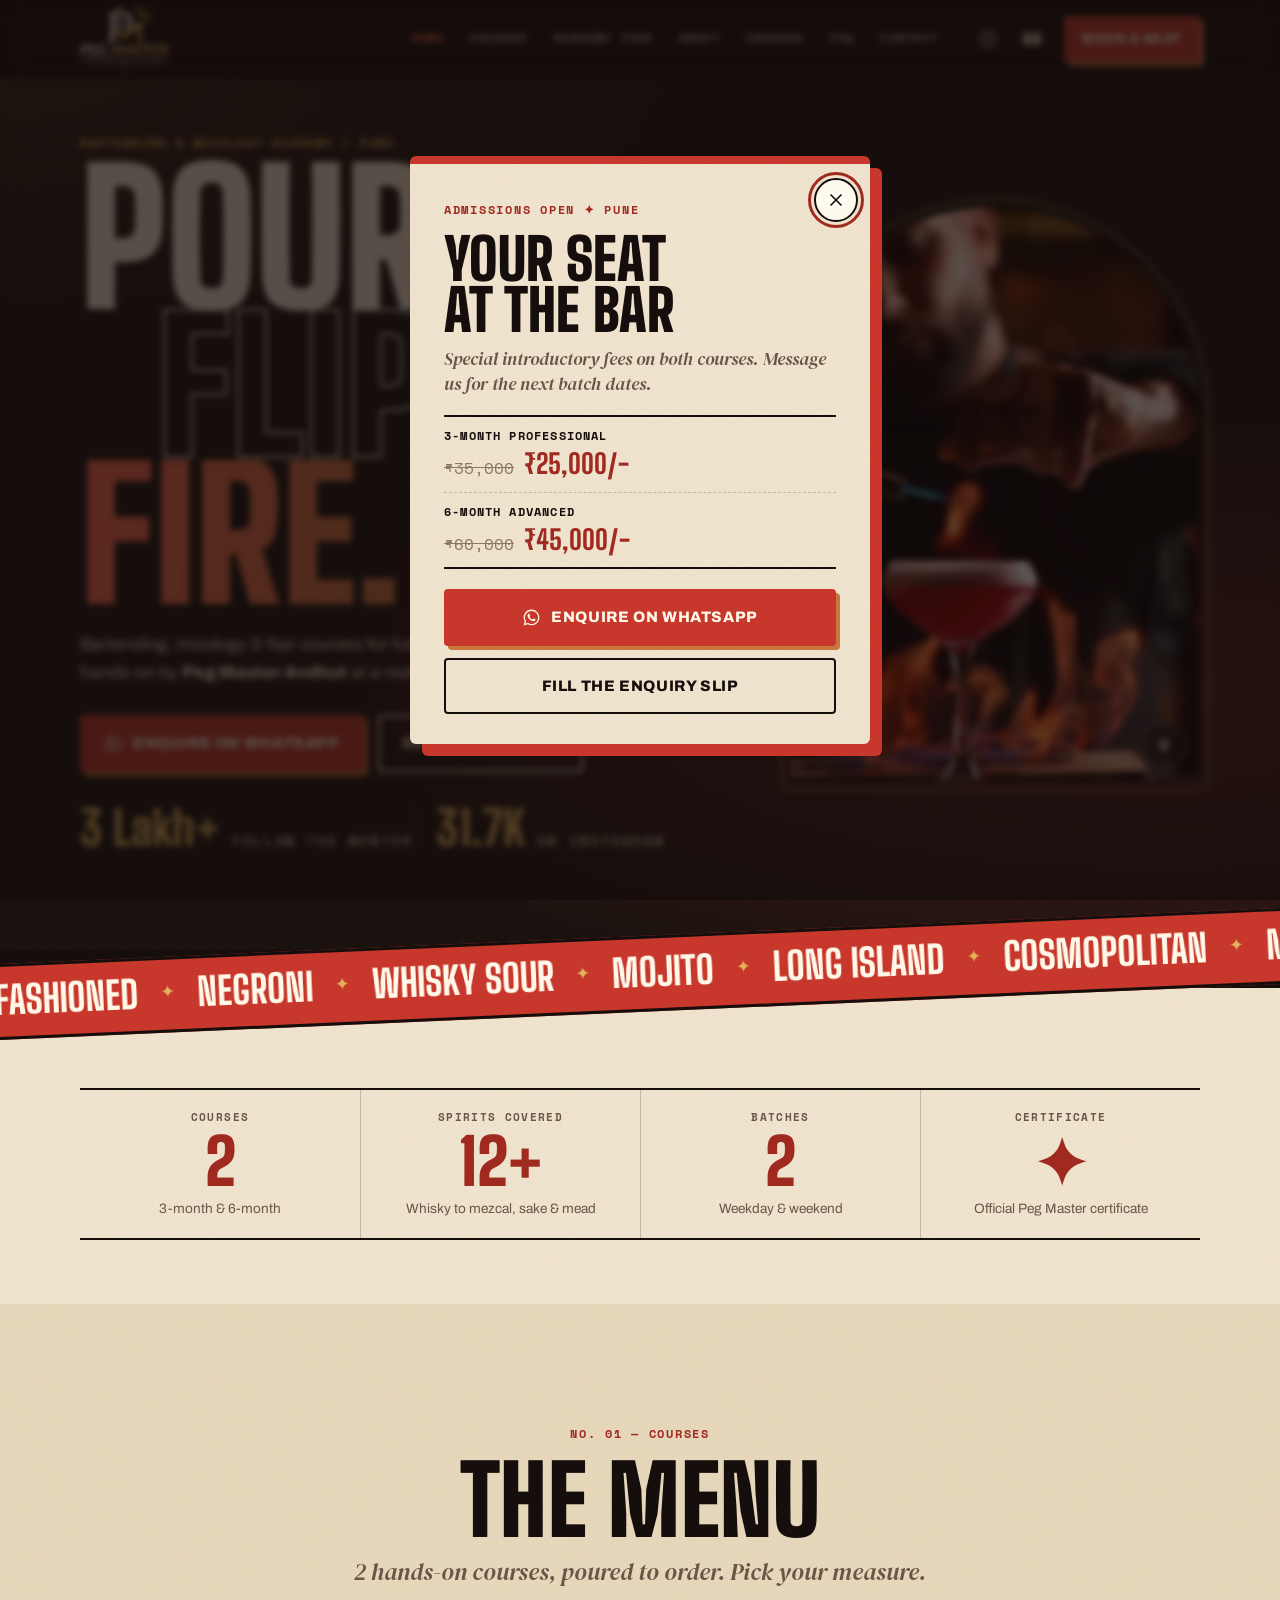
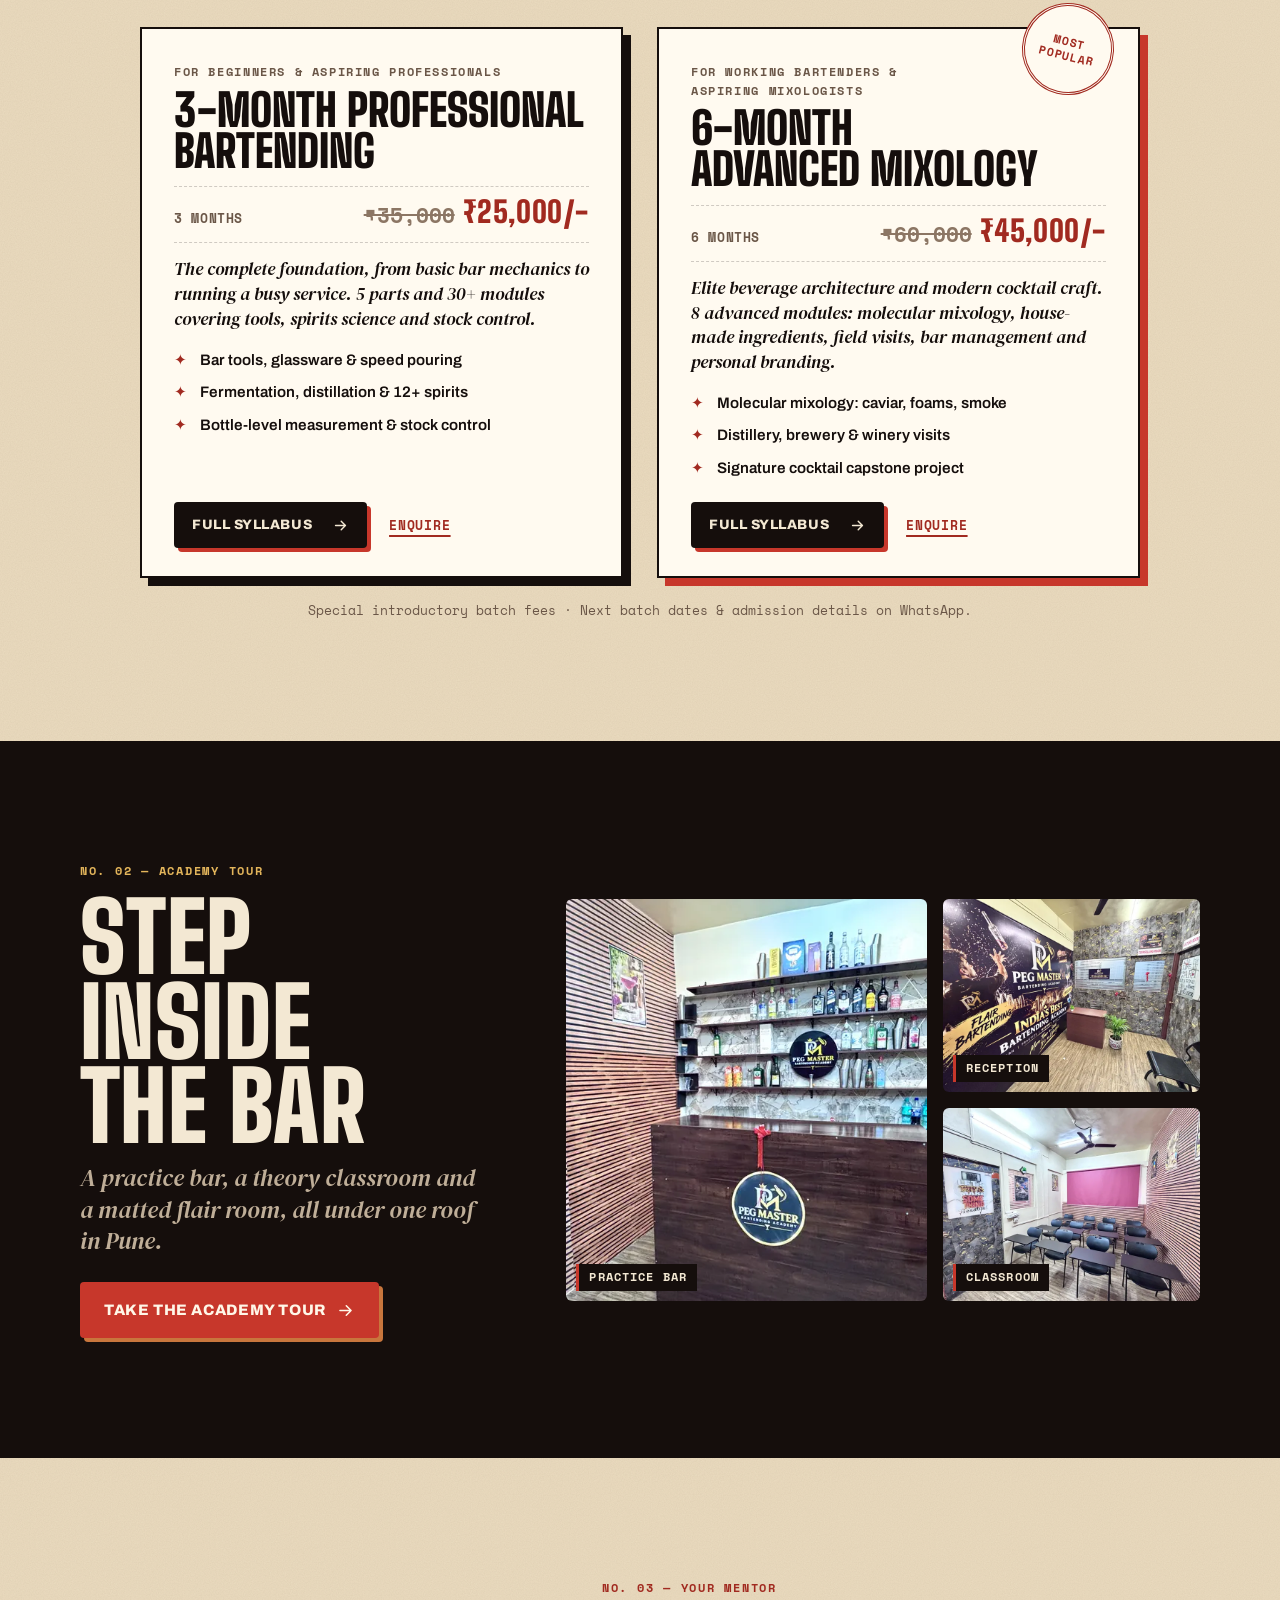
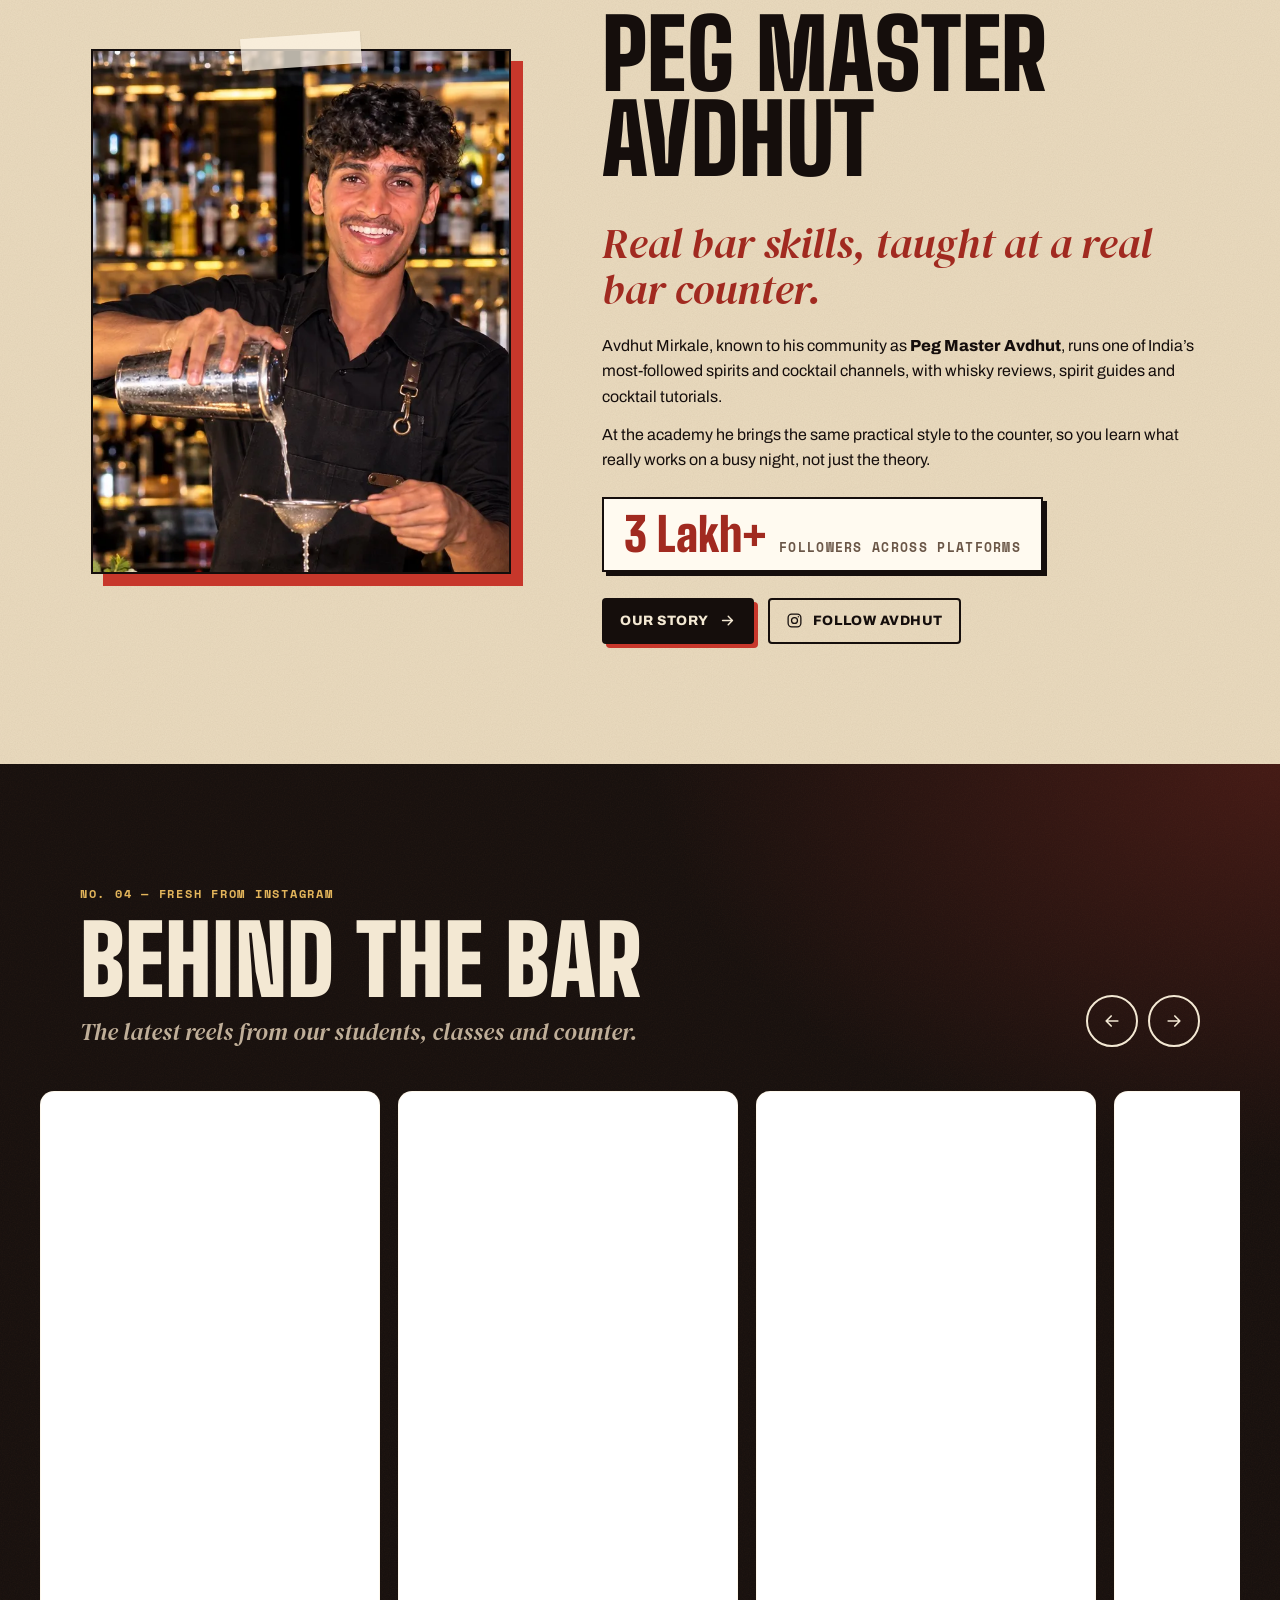
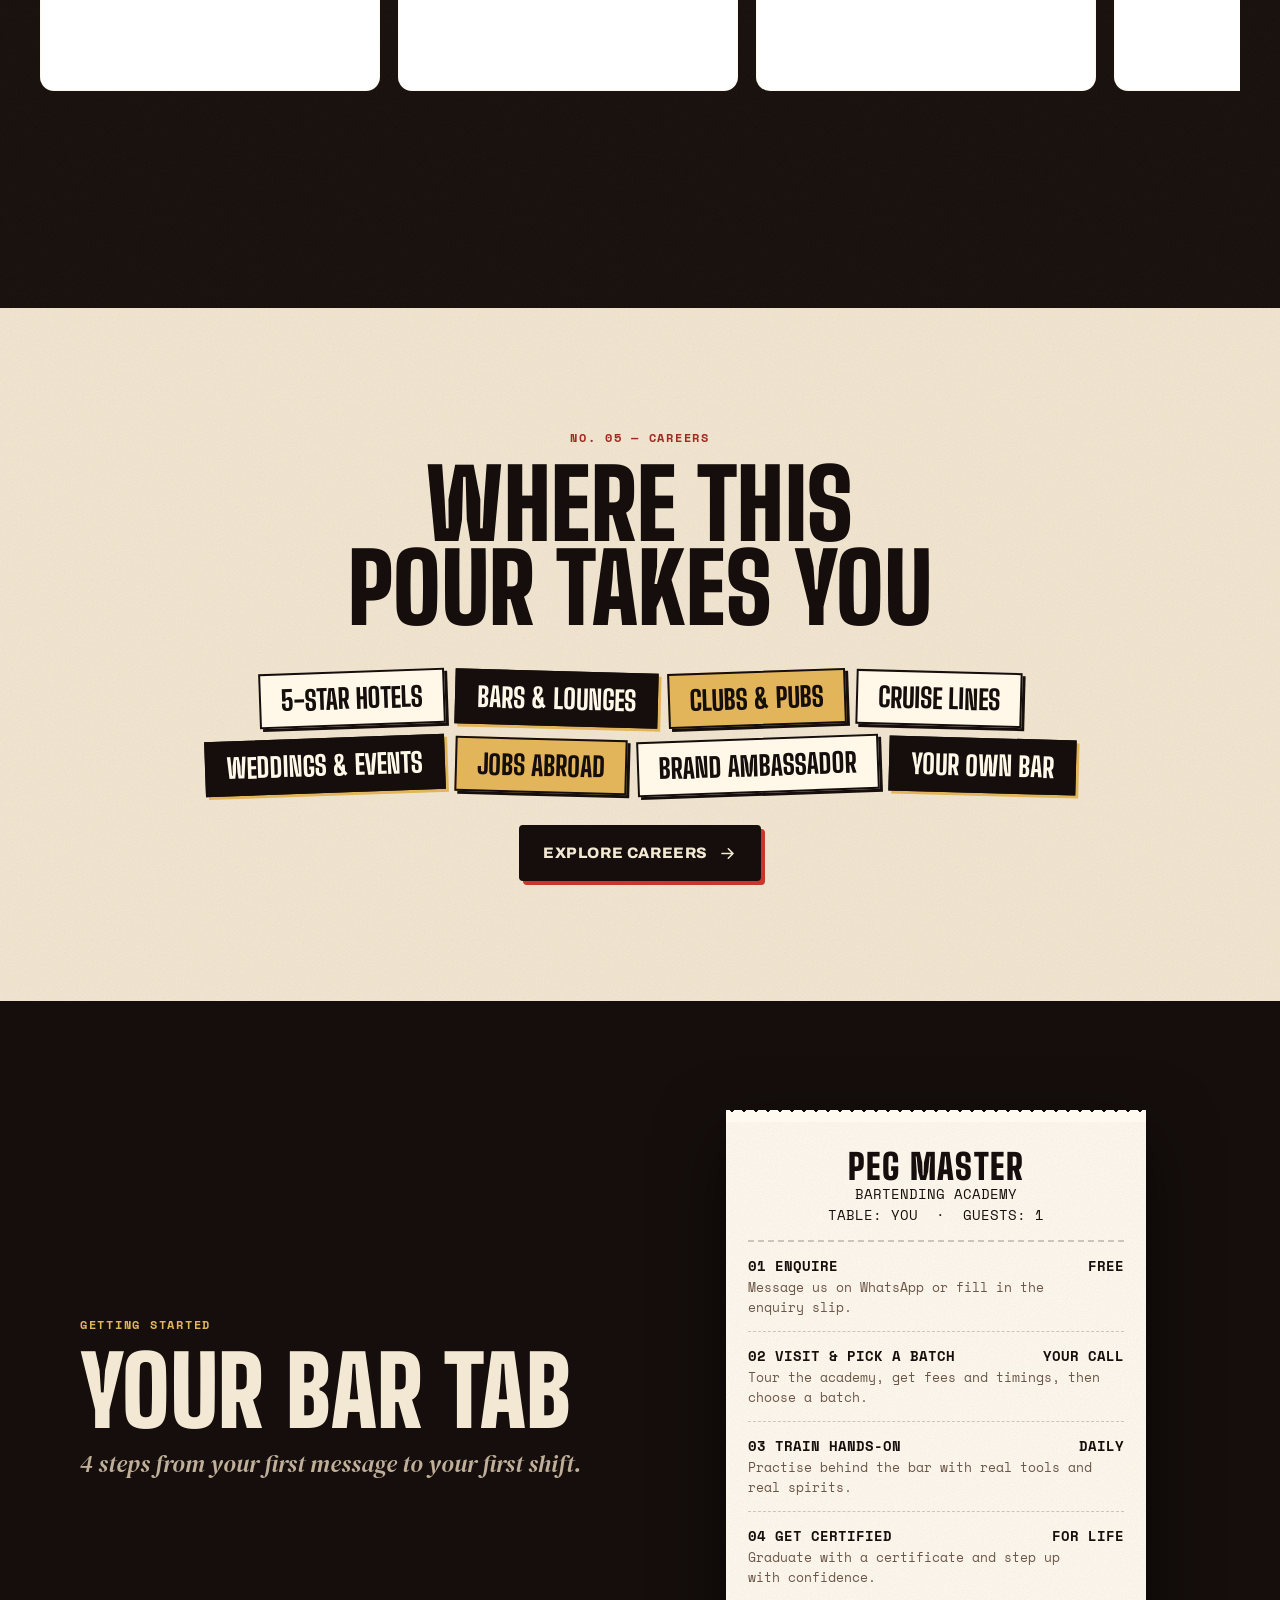
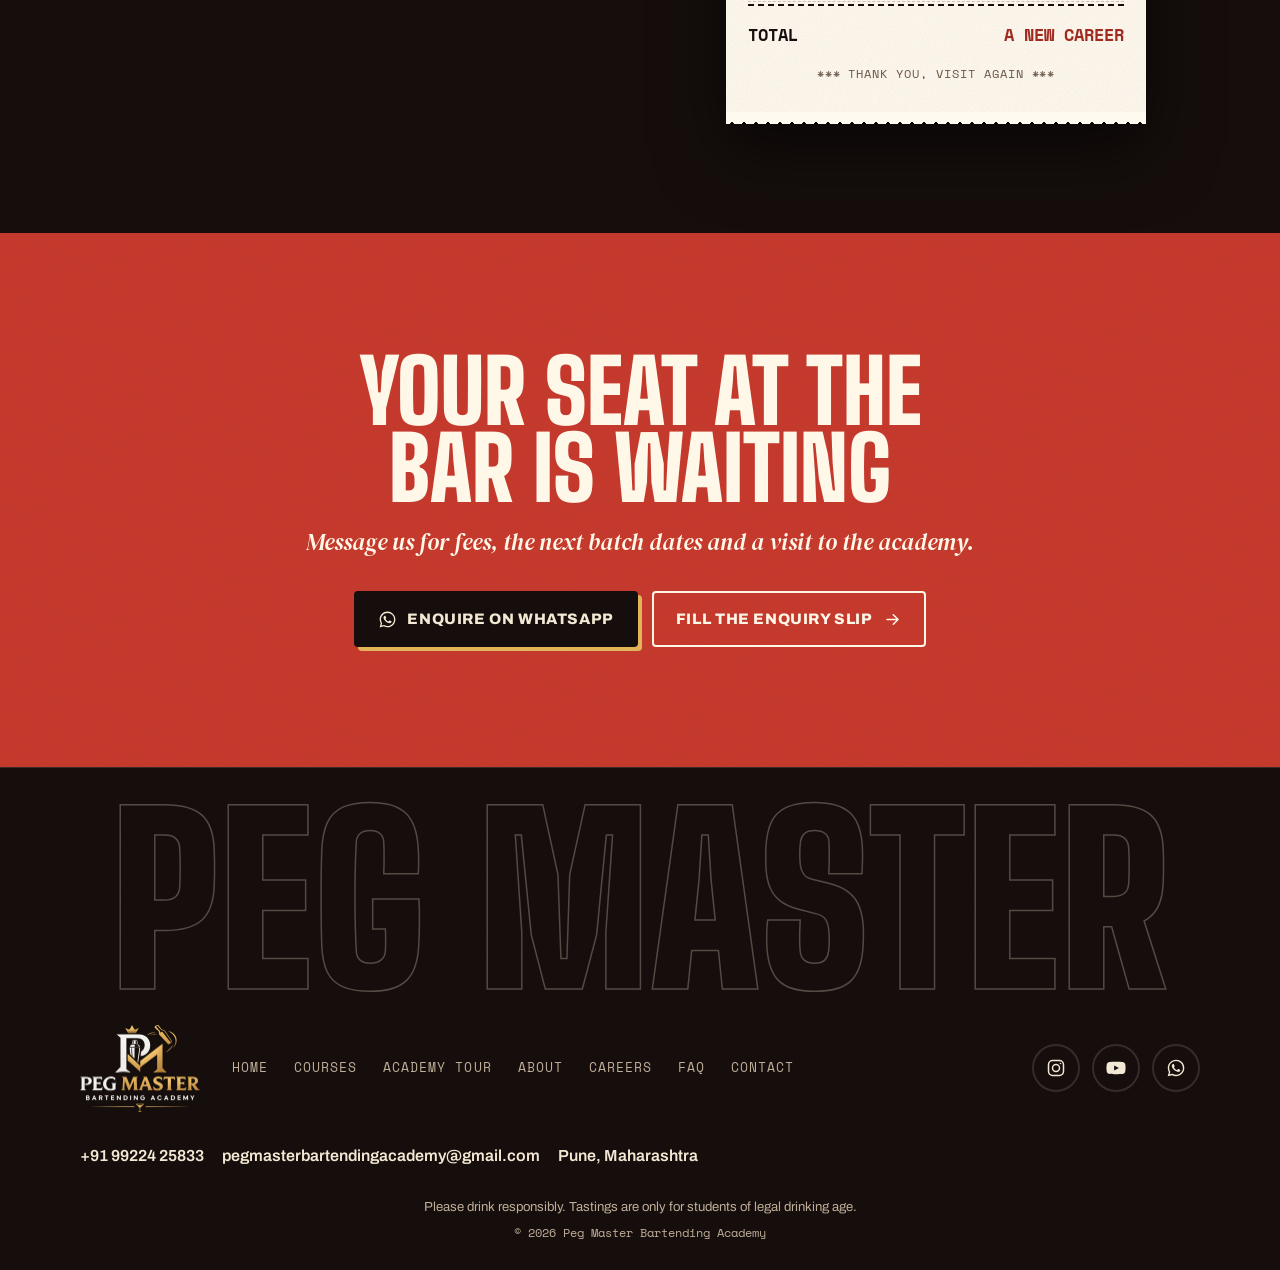
==== commit c72fe332: "Replace six academy photos with the new shots Counselling room, reception, flair room (both ends), c" ====
--- a/index.html
+++ b/index.html
@@ -81,8 +81,8 @@
       "logo": "https://pegmasterbartendingacademy.in/assets/logo.png",
       "image": [
         "https://pegmasterbartendingacademy.in/assets/og-image.jpg",
-        "https://pegmasterbartendingacademy.in/assets/campus-reception-1200.webp",
-        "https://pegmasterbartendingacademy.in/assets/campus-practice-bar-1200.webp"
+        "https://pegmasterbartendingacademy.in/assets/campus-reception-v2-1200.webp",
+        "https://pegmasterbartendingacademy.in/assets/campus-practice-bar-v2-1200.webp"
       ],
       "description": "Bartending and mixology academy in Pune offering bartender training, mixology classes and flair hands-on at a real bar counter, founded by Peg Master Avdhut.",
       "slogan": "Pour. Flip. Fire.",
@@ -465,9 +465,9 @@
           <a class="btn btn-red" href="/tour">Take the Academy Tour <svg class="icon" aria-hidden="true"><use href="#i-arrow"/></svg></a>
         </header>
         <div class="mosaic">
-          <figure class="reveal"><img src="/assets/campus-practice-bar-1200.webp" srcset="/assets/campus-practice-bar-720.webp 720w, /assets/campus-practice-bar-1200.webp 1200w" sizes="(min-width: 960px) 40vw, 100vw" alt="Practice bar: wooden bar counter in front of shelves stocked with spirit bottles and the Peg Master logo" width="1200" height="900" loading="lazy" decoding="async"><figcaption>Practice bar</figcaption></figure>
-          <figure class="reveal"><img src="/assets/campus-reception-1200.webp" srcset="/assets/campus-reception-720.webp 720w, /assets/campus-reception-1200.webp 1200w" sizes="(min-width: 960px) 20vw, 50vw" alt="Reception with a large flair bartending mural reading Learn, Practice, Master, Build Your Career, and the counselling room sign" width="1200" height="900" loading="lazy" decoding="async"><figcaption>Reception</figcaption></figure>
-          <figure class="reveal"><img src="/assets/campus-classroom-1200.webp" srcset="/assets/campus-classroom-720.webp 720w, /assets/campus-classroom-1200.webp 1200w" sizes="(min-width: 960px) 20vw, 50vw" alt="Theory classroom with student desk chairs facing a projection screen, plus a high bar table and stool" width="1200" height="900" loading="lazy" decoding="async"><figcaption>Classroom</figcaption></figure>
+          <figure class="reveal"><img src="/assets/campus-practice-bar-v2-1200.webp" srcset="/assets/campus-practice-bar-v2-720.webp 720w, /assets/campus-practice-bar-v2-1200.webp 1200w" sizes="(min-width: 960px) 40vw, 100vw" alt="Practice bar: wooden bar counter in front of shelves stocked with spirit bottles and the Peg Master logo" width="1200" height="900" loading="lazy" decoding="async"><figcaption>Practice bar</figcaption></figure>
+          <figure class="reveal"><img src="/assets/campus-reception-v2-1200.webp" srcset="/assets/campus-reception-v2-720.webp 720w, /assets/campus-reception-v2-1200.webp 1200w" sizes="(min-width: 960px) 20vw, 50vw" alt="Reception with a large flair bartending mural reading India's Best Bartending Academy, a desk with a plant, and the counselling room sign" width="1200" height="900" loading="lazy" decoding="async"><figcaption>Reception</figcaption></figure>
+          <figure class="reveal"><img src="/assets/campus-classroom-v2-1200.webp" srcset="/assets/campus-classroom-v2-720.webp 720w, /assets/campus-classroom-v2-1200.webp 1200w" sizes="(min-width: 960px) 20vw, 50vw" alt="Theory classroom with rows of student desk chairs facing a pink window blind, with framed posters on the walls" width="1200" height="900" loading="lazy" decoding="async"><figcaption>Classroom</figcaption></figure>
         </div>
       </div>
     </section>
